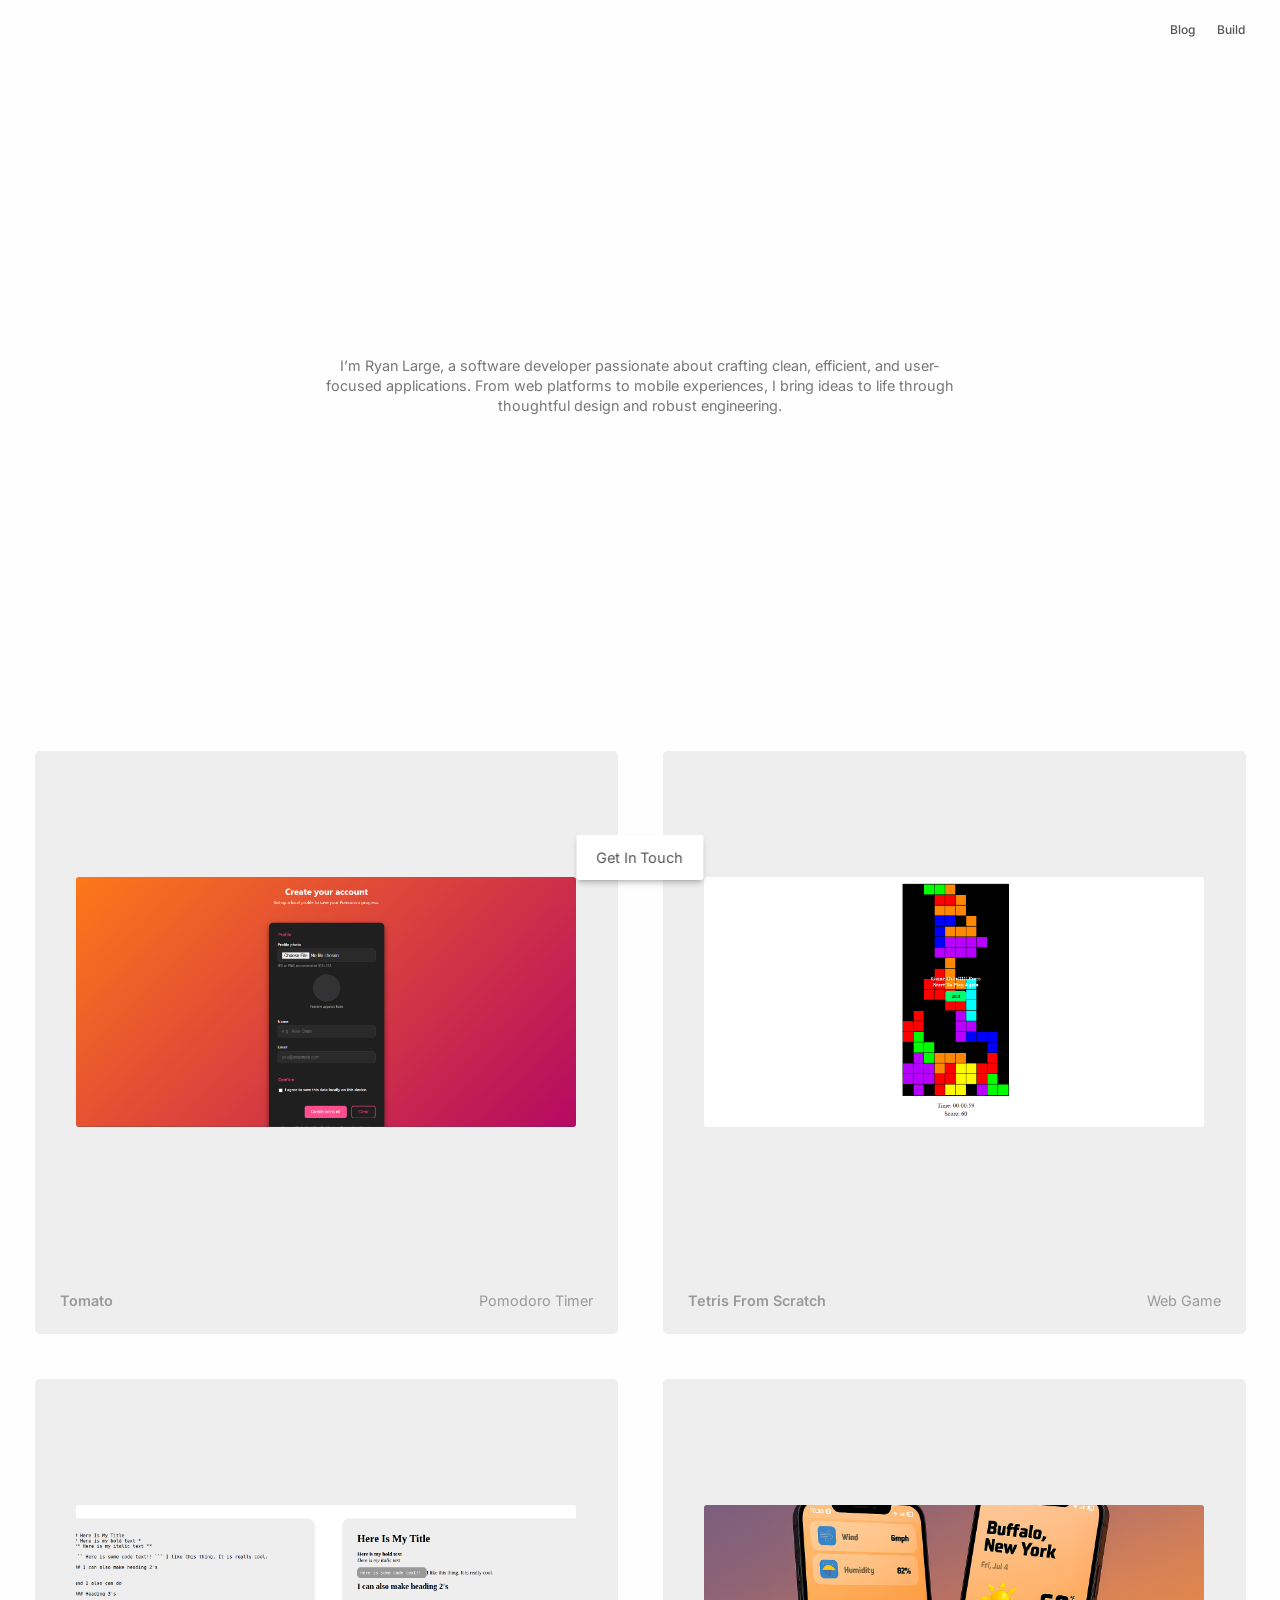
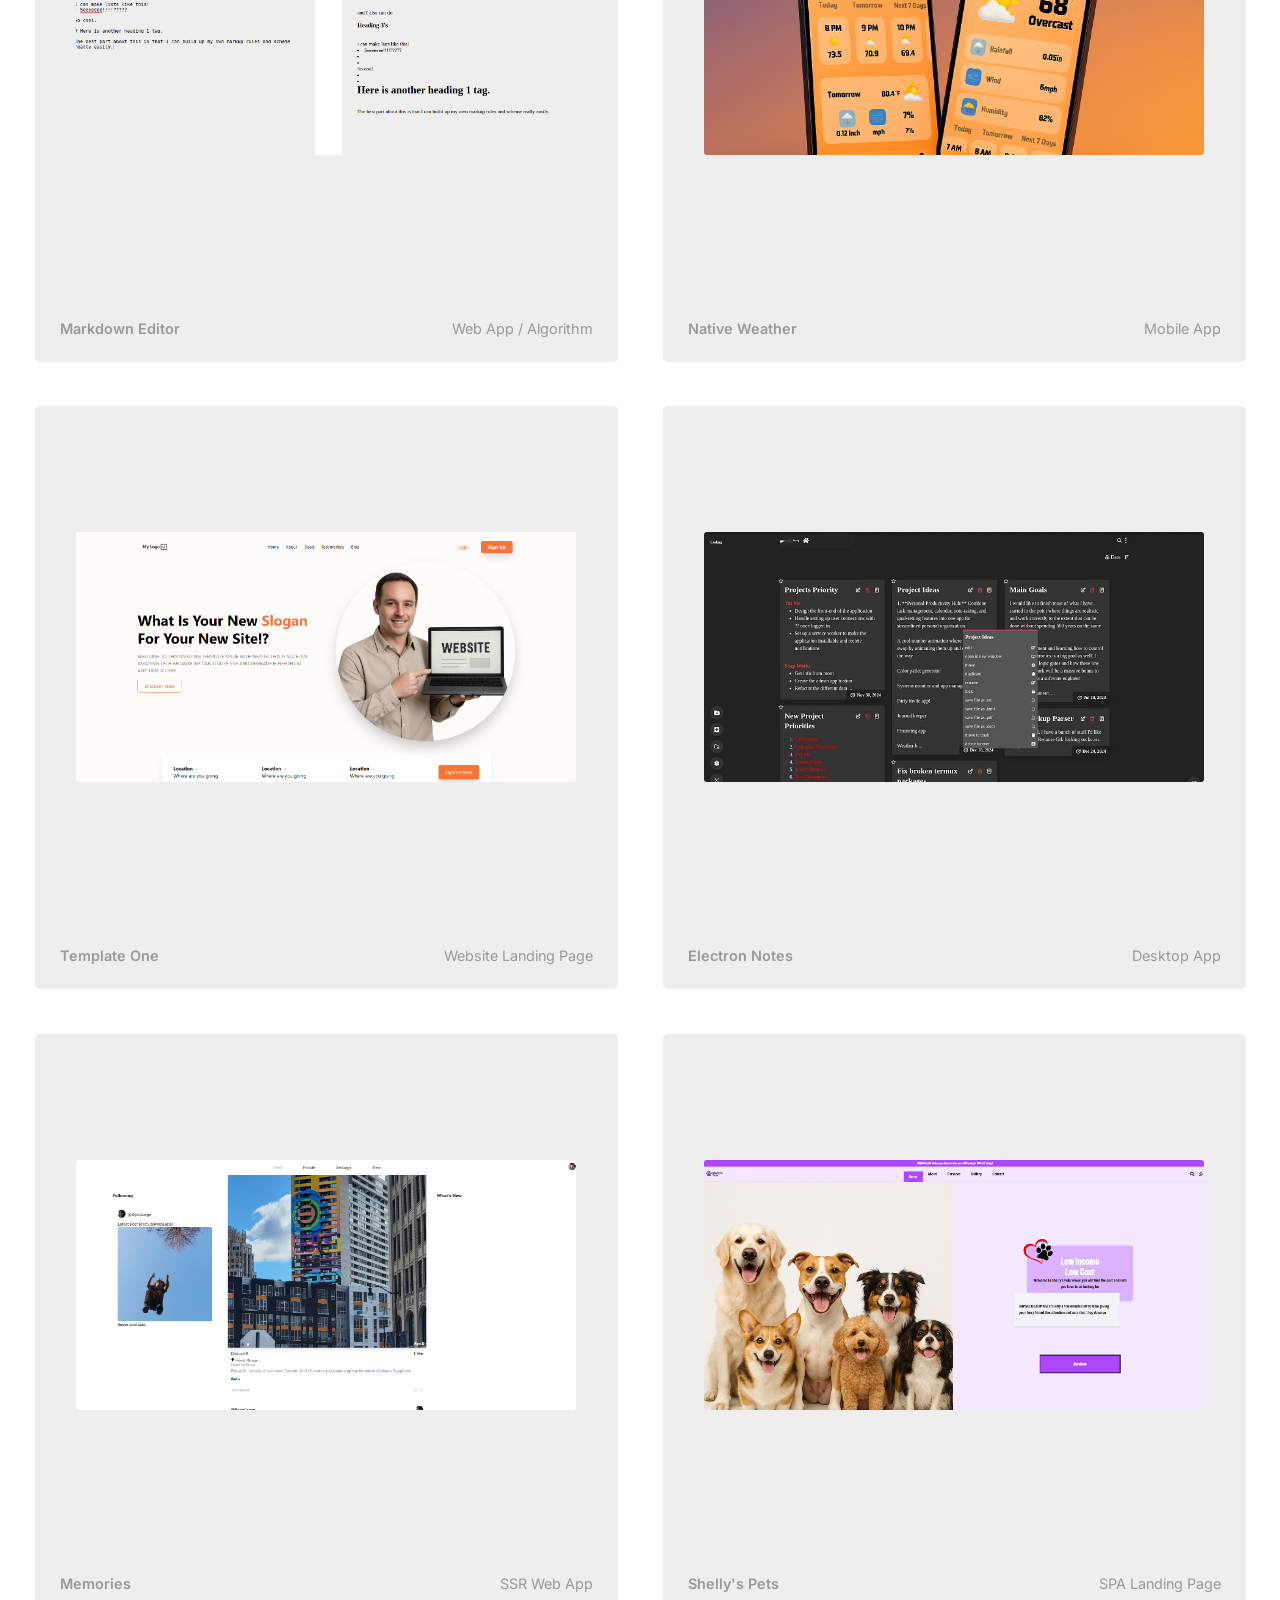
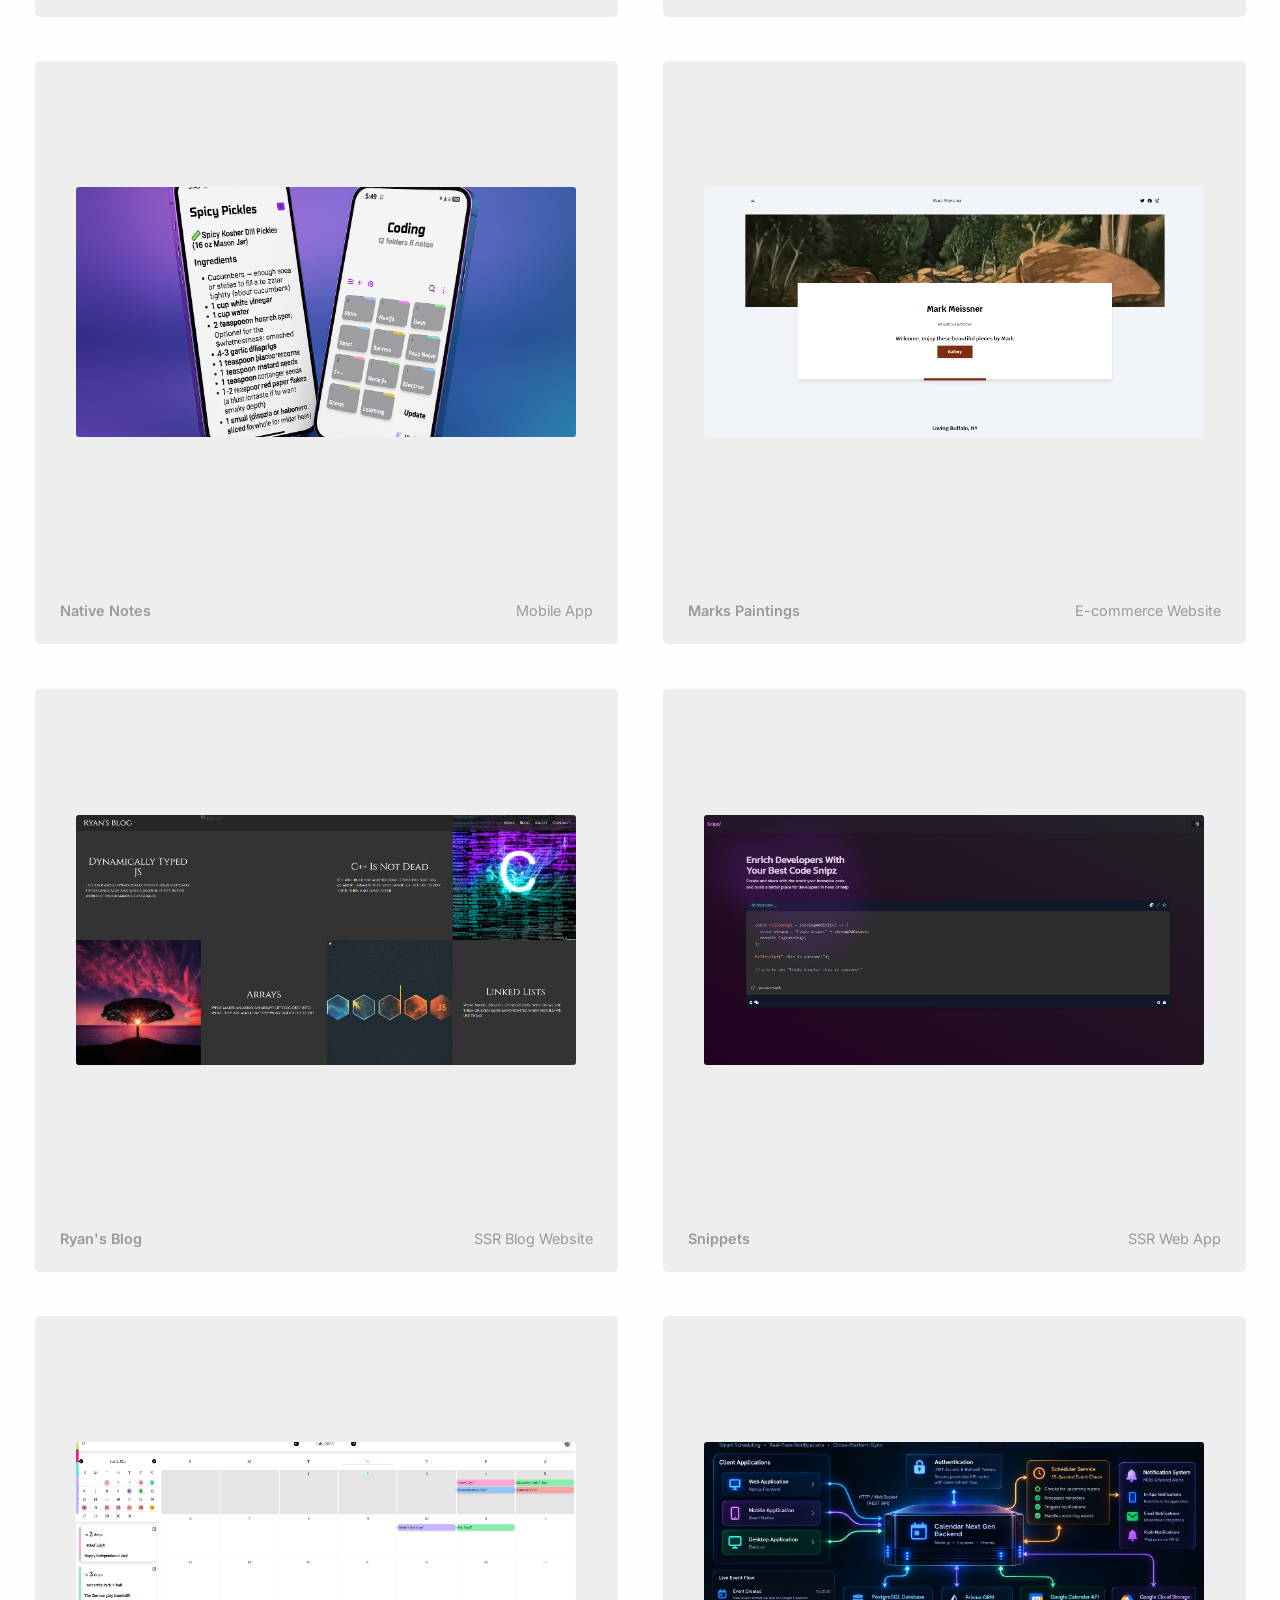
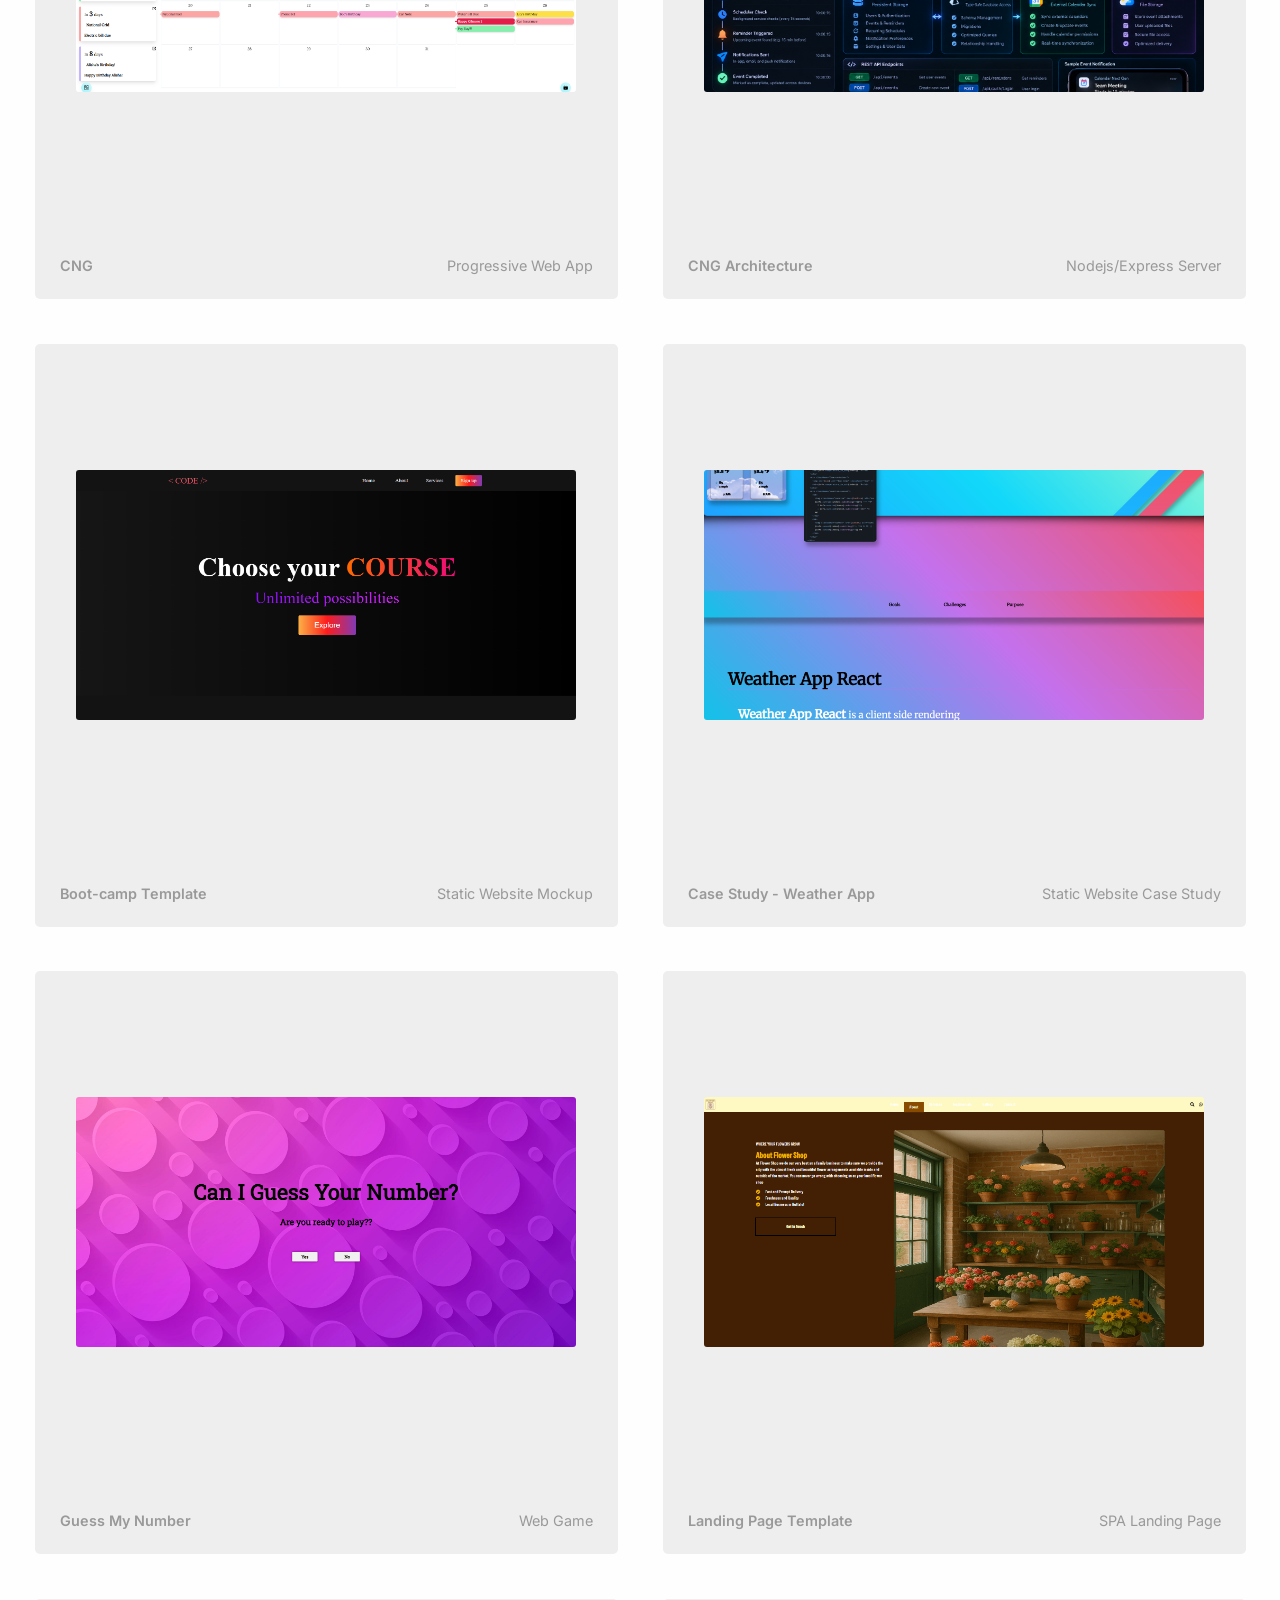
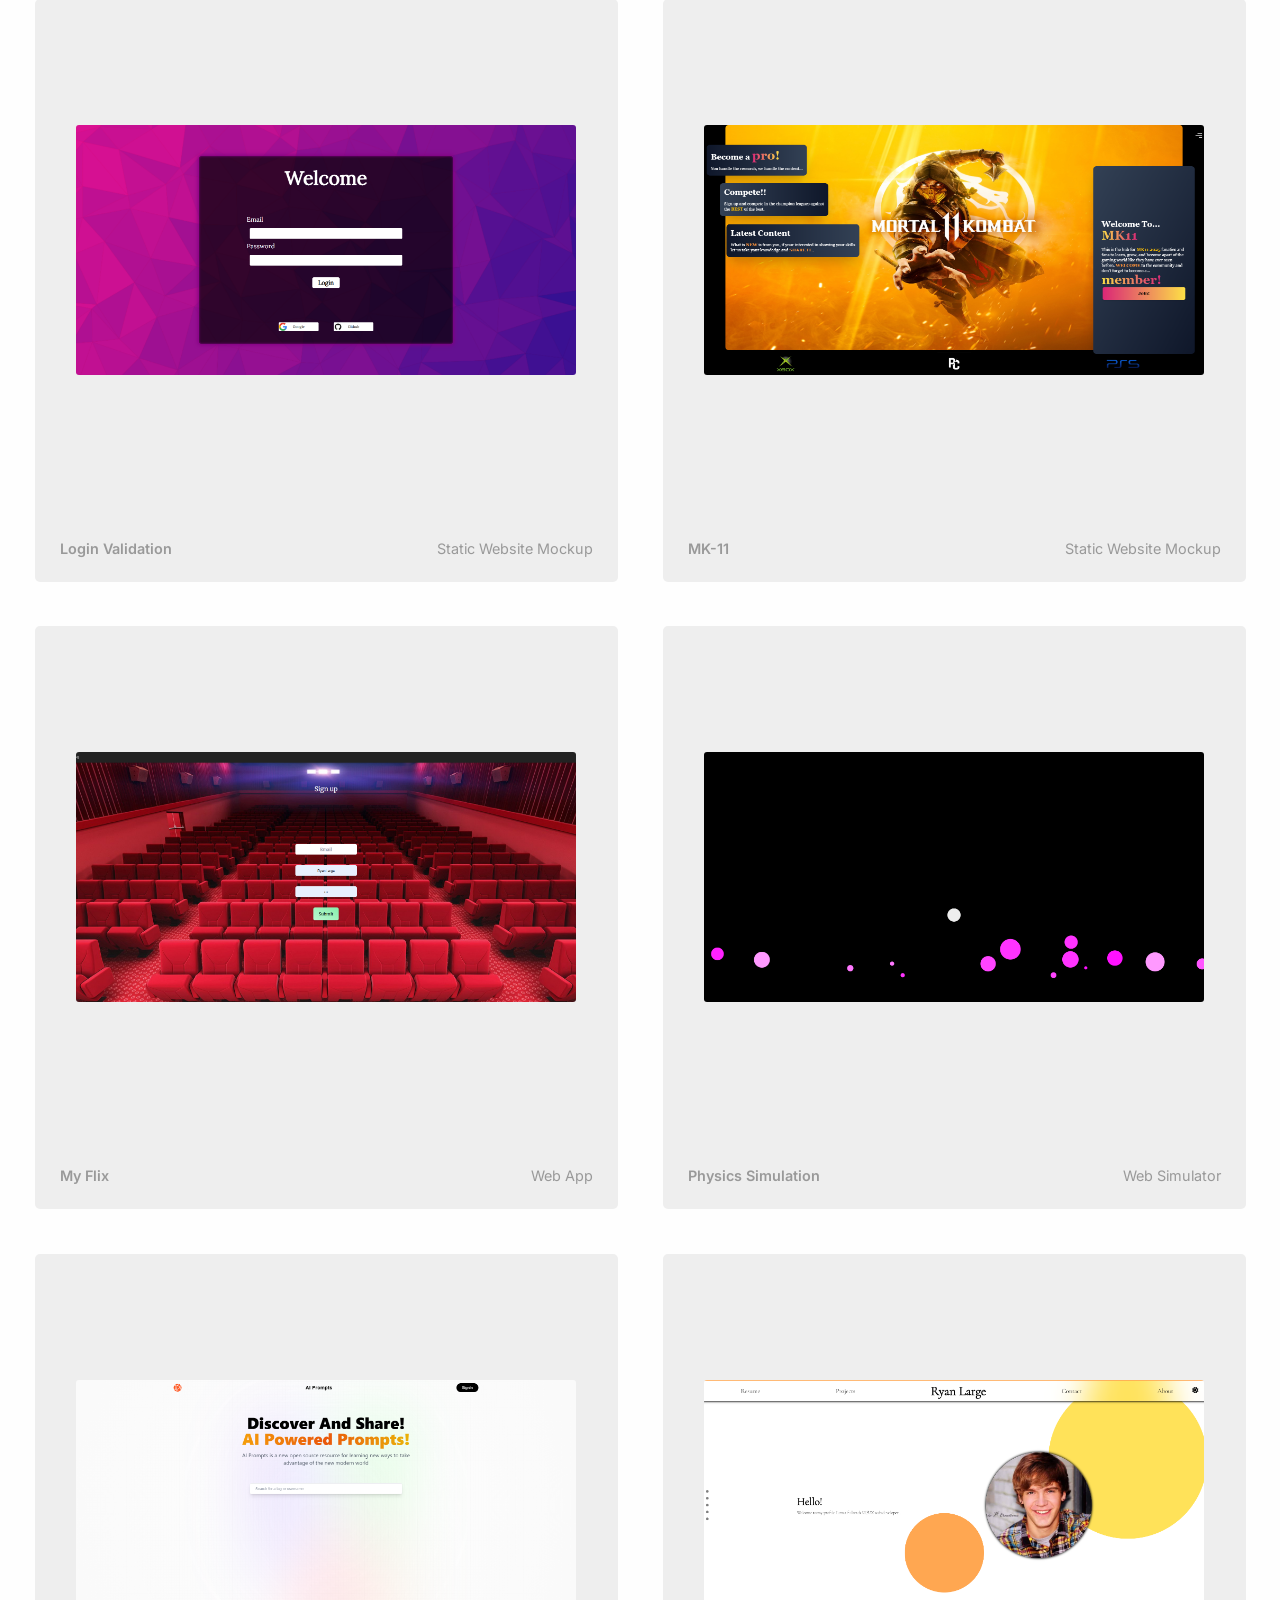
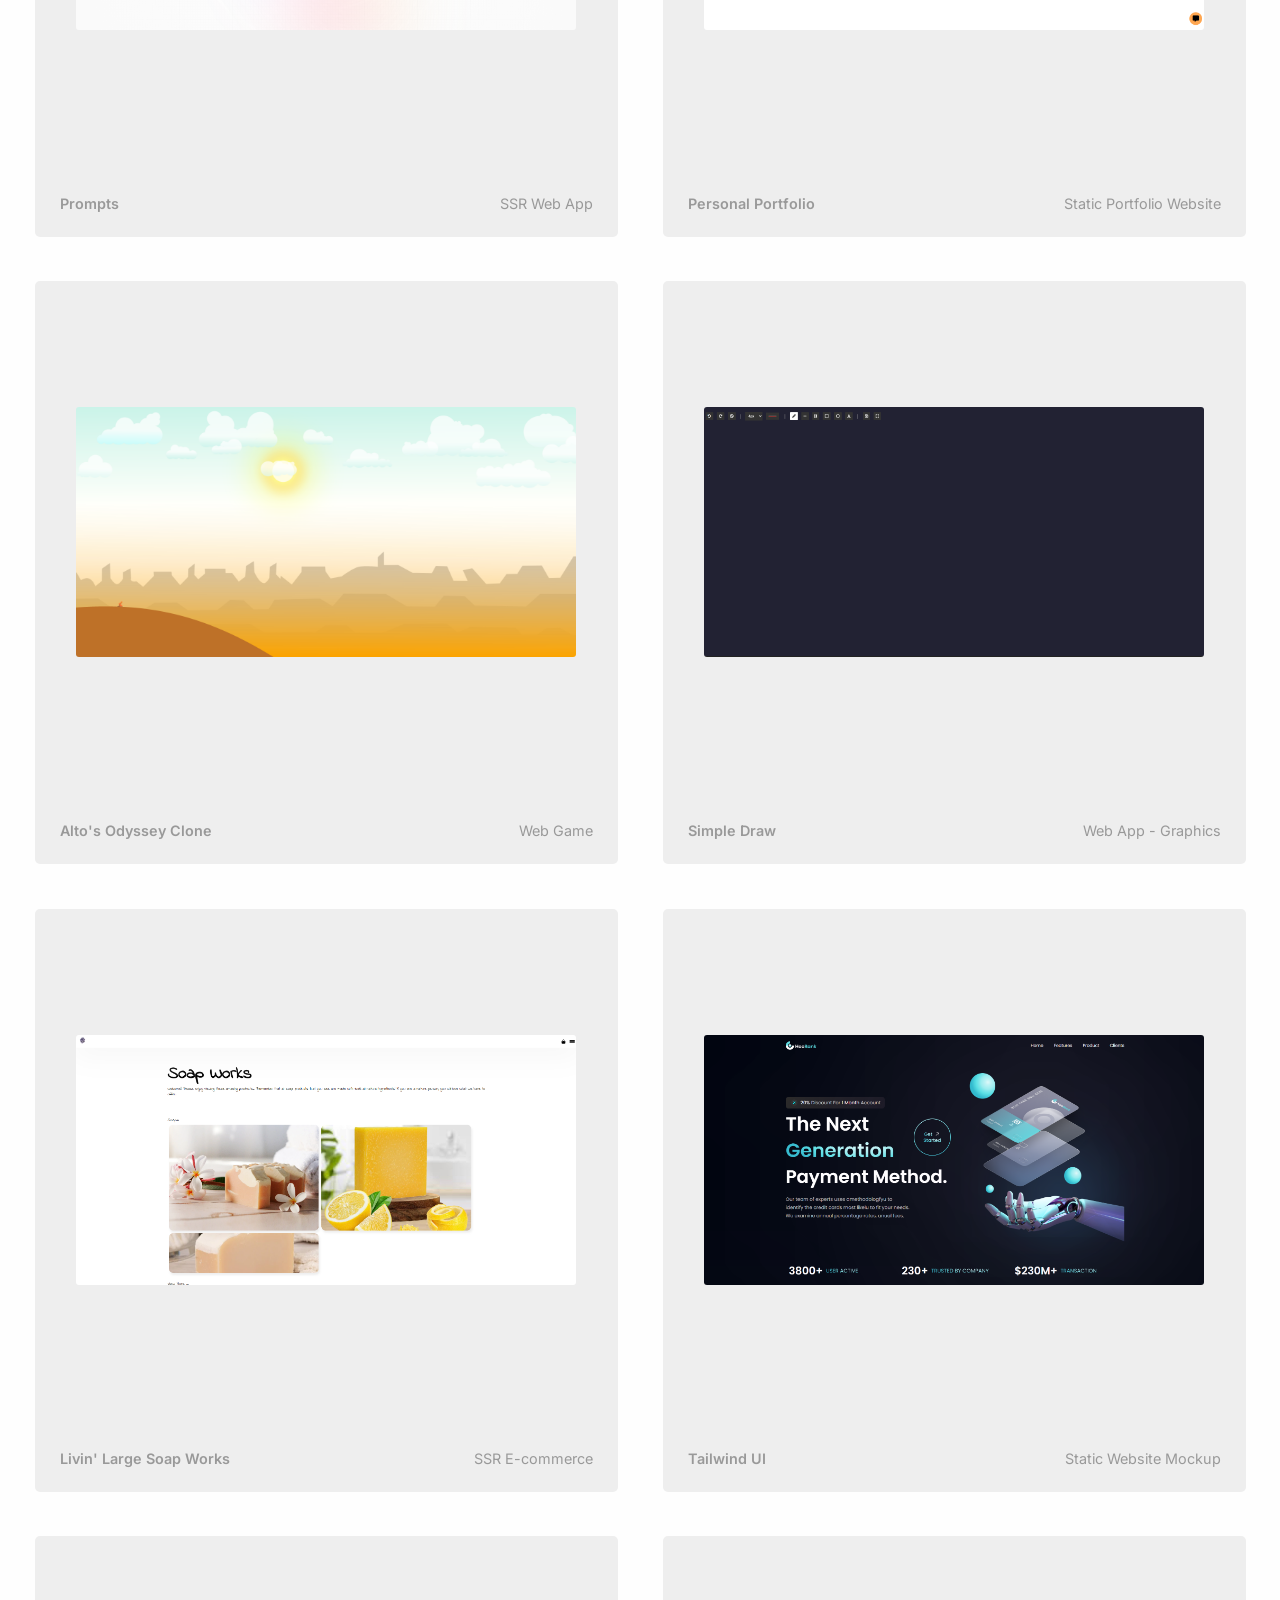
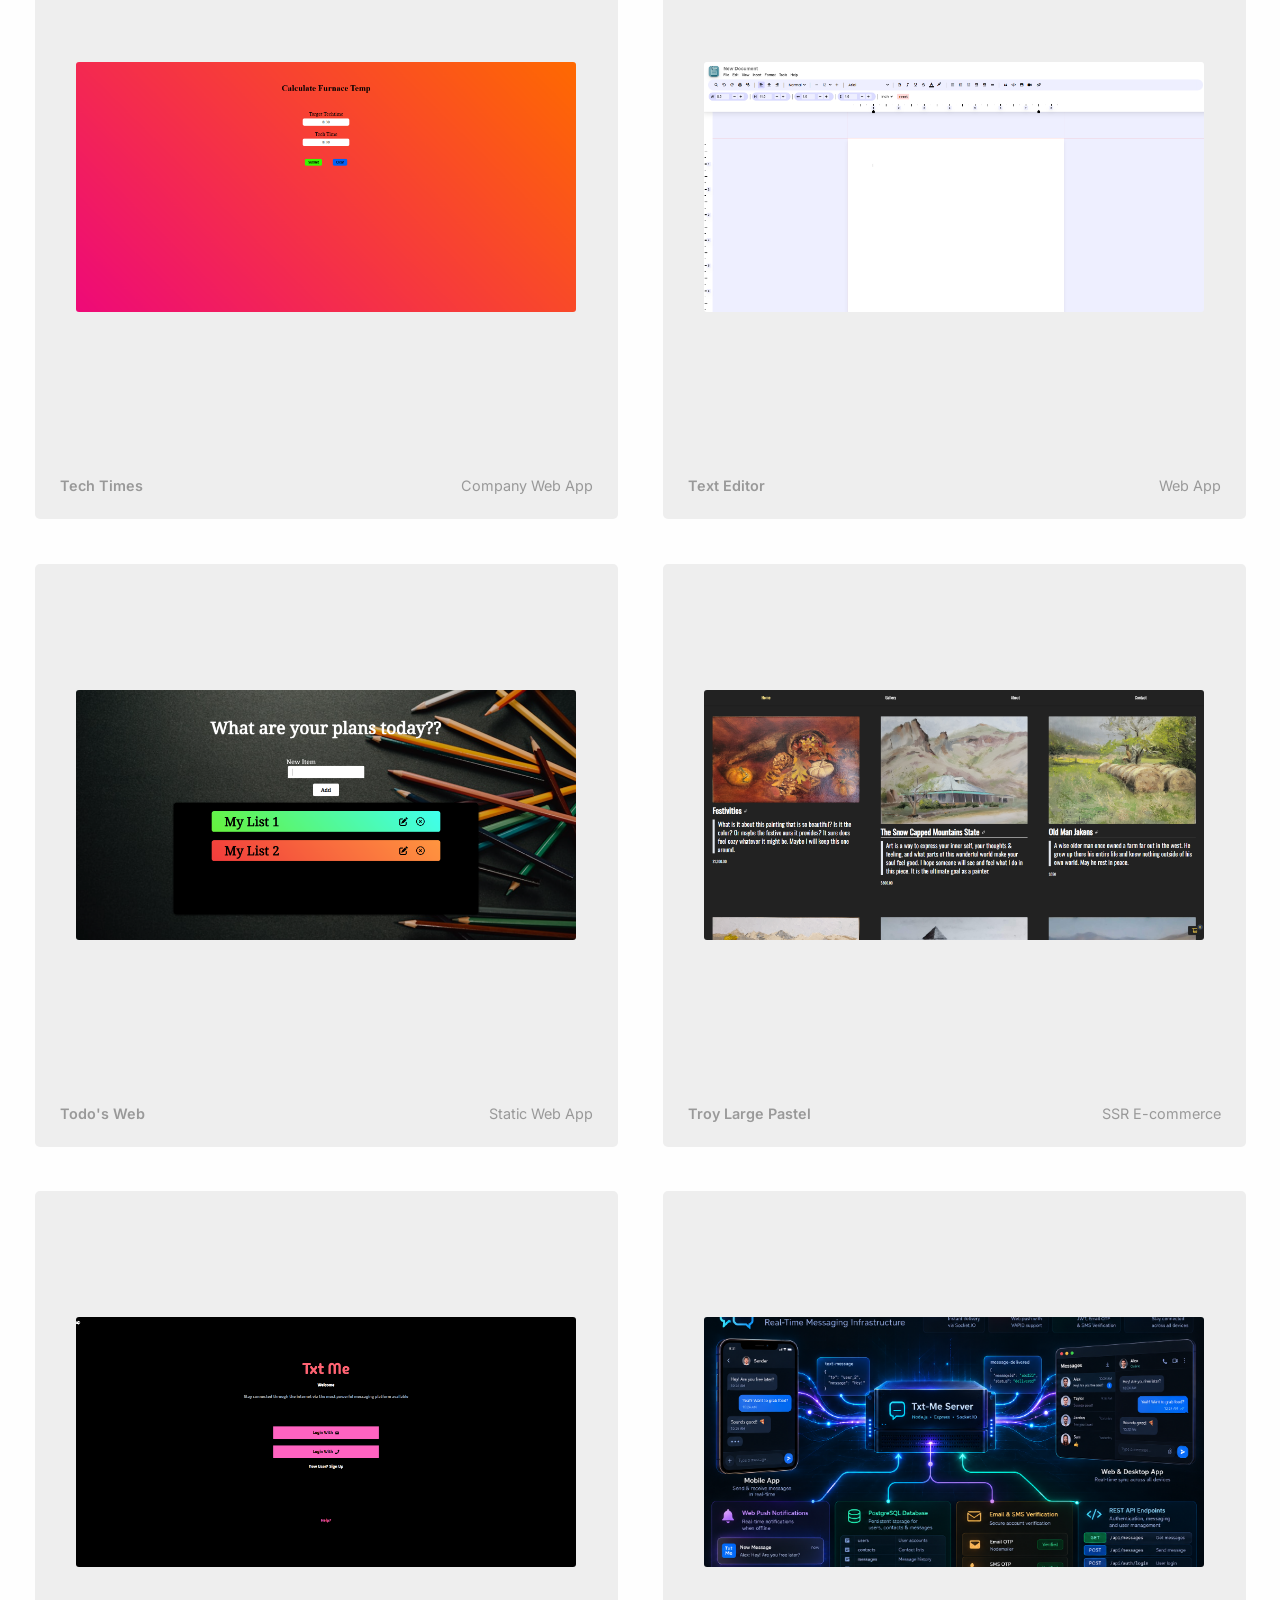
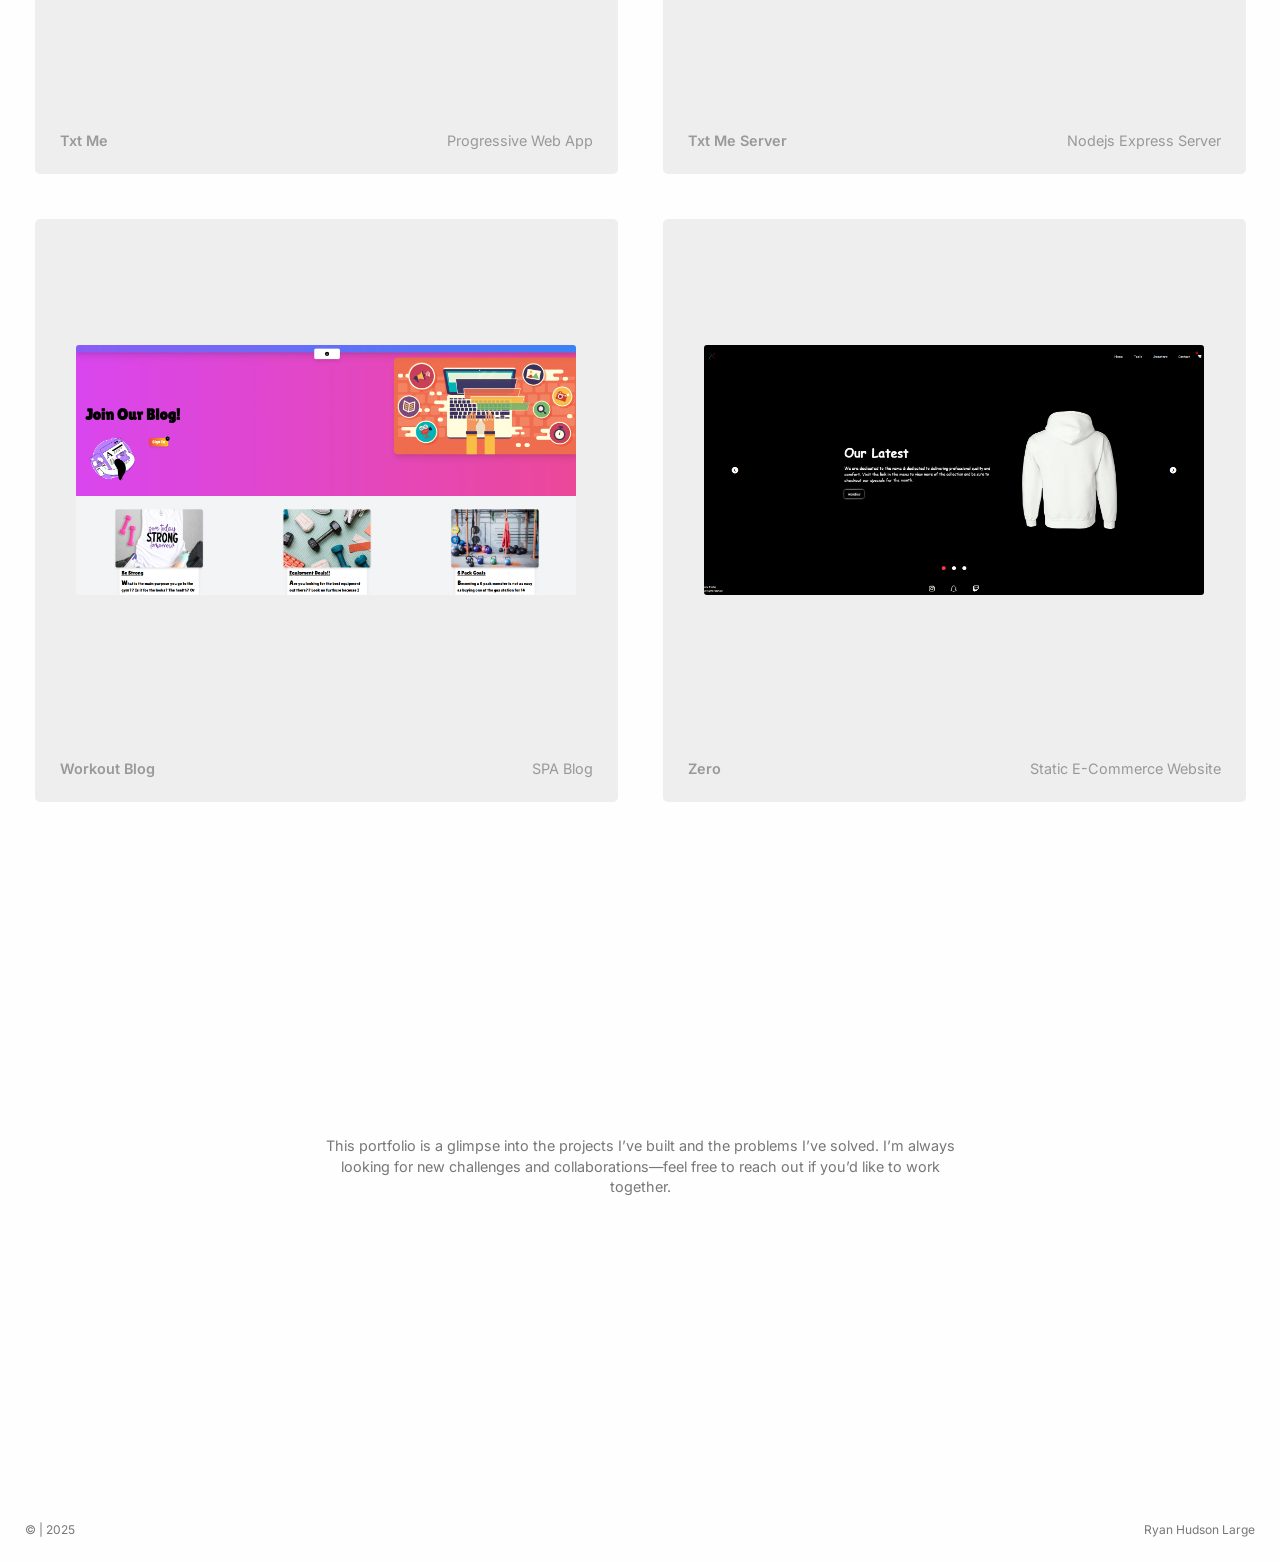
==== index.html @ 361b6d05 "Adding Project" ====
<!doctype html>
<html lang="en">
  <head>
    <meta charset="UTF-8" />
    <meta name="viewport" content="width=device-width, initial-scale=1.0" />
    <link rel="stylesheet" href="./styles.css" />
    <link rel="shortcut icon" href="./assets/favicon.png" type="image/x-icon" />
    <script type="module" src="./script.js"></script>
    <title>Ryan Large | Building Exceptional Software</title>
  </head>
  <body>
    <header>
      <nav>
        <ul>
          <li>
            <a href="https://ryans-blog-roan.vercel.app/">Blog</a>
          </li>
          <li>
            <a href="mailto:ryanlarge@ryanlarge.dev">Build</a>
          </li>
        </ul>
      </nav>
    </header>
    <div class="large-img-display"></div>
    <p class="intro">
      I’m Ryan Large, a software developer passionate about crafting clean,
      efficient, and user-focused applications. From web platforms to mobile
      experiences, I bring ideas to life through thoughtful design and robust
      engineering.
    </p>
    <section class="projects">
      <a
        href="https://ryanlarge13.github.io/Tomato/"
        target="_blank"
        class="project"
      >
        <div class="github-btn-container">
          <img
            src="./assets/gh.png"
            class="github-btn"
            alt="github codebase"
            data-url="https://github.com/RyanLarge13/Tomato"
          />
        </div>
        <div class="img-expand-btn-container">
          <img
            src="./assets/img-expand.png"
            class="img-expand-btn"
            alt="expand img"
            data-url="assets/Tomato.png"
          />
        </div>
        <div
          class="share-btn-container"
          data-shareURL="https://ryanlarge13.github.io/Tomato/"
        >
          <img
            src="./assets/share.png"
            class="share-btn"
            alt="share this work"
            data-share="https://ryanlarge13.github.io/Tomato/"
          />
        </div>
        <p class="project-desc">Pomodoro PWA App</p>
        <div class="project-img-container">
          <img
            class="project-img"
            src="./assets/Tomato.png"
            alt="project Pomodoro"
          />
        </div>
        <div class="project-info">
          <p class="project-title">Tomato</p>
          <p class="project-github">Pomodoro Timer</p>
        </div>
      </a>

      <a
        href="https://ryanlarge13.github.io/Tetris-JS/"
        target="_blank"
        class="project"
      >
        <div class="github-btn-container">
          <img
            src="./assets/gh.png"
            class="github-btn"
            alt="github codebase"
            data-url="https://github.com/RyanLarge13/Tetris-JS"
          />
        </div>
        <div class="img-expand-btn-container">
          <img
            src="./assets/img-expand.png"
            class="img-expand-btn"
            alt="expand img"
            data-url="assets/Tetris.png"
          />
        </div>
        <div
          class="share-btn-container"
          data-shareURL="https://ryanlarge13.github.io/Tetris-JS/"
        >
          <img
            src="./assets/share.png"
            class="share-btn"
            alt="share this work"
            data-share="https://ryanlarge13.github.io/Tetris-JS/"
          />
        </div>
        <p class="project-desc">Vanialla JavaScript Game</p>
        <div class="project-img-container">
          <img
            class="project-img"
            src="./assets/Tetris.png"
            alt="project Tetris"
          />
        </div>
        <div class="project-info">
          <p class="project-title">Tetris From Scratch</p>
          <p class="project-github">Web Game</p>
        </div>
      </a>

      <a
        href="https://ryanlarge13.github.io/Markup-Editor/"
        target="_blank"
        class="project"
      >
        <div class="github-btn-container">
          <img
            src="./assets/gh.png"
            class="github-btn"
            alt="github codebase"
            data-url="https://github.com/RyanLarge13/Markup-Editor"
          />
        </div>
        <div class="img-expand-btn-container">
          <img
            src="./assets/img-expand.png"
            class="img-expand-btn"
            alt="expand img"
            data-url="assets/Markup.png"
          />
        </div>
        <div
          class="share-btn-container"
          data-shareURL="https://ryanlarge13.github.io/Markup-Editor/"
        >
          <img
            src="./assets/share.png"
            class="share-btn"
            alt="share this work"
            data-share="https://ryanlarge13.github.io/Markup-Editor/"
          />
        </div>
        <p class="project-desc">Static Markup Parser</p>
        <div class="project-img-container">
          <img
            class="project-img"
            src="./assets/Markup.png"
            alt="project Markup Editor"
          />
        </div>
        <div class="project-info">
          <p class="project-title">Markdown Editor</p>
          <p class="project-github">Web App / Algorithm</p>
        </div>
      </a>

      <a
        href="https://github.com/RyanLarge13/Native-Weather"
        target="_blank"
        class="project"
      >
        <div class="github-btn-container">
          <img
            src="./assets/gh.png"
            class="github-btn"
            alt="github codebase"
            data-url="https://github.com/RyanLarge13/Native-Weather"
          />
        </div>
        <div class="img-expand-btn-container">
          <img
            src="./assets/img-expand.png"
            class="img-expand-btn"
            alt="expand img"
            data-url="assets/Native-Weather.png"
          />
        </div>
        <div
          class="share-btn-container"
          data-shareURL="https://github.com/RyanLarge13/Native-Weather"
        >
          <img
            src="./assets/share.png"
            class="share-btn"
            alt="share this work"
            data-share="https://github.com/RyanLarge13/Native-Weather"
          />
        </div>
        <p class="project-desc">Android Weather Application</p>
        <div class="project-img-container">
          <img
            class="project-img"
            src="./assets/Native-Weather.png"
            alt="project Electron Notes"
          />
        </div>
        <div class="project-info">
          <p class="project-title">Native Weather</p>
          <p class="project-github">Mobile App</p>
        </div>
      </a>

      <a
        href="https://template-1-gamma-one.vercel.app/"
        target="_blank"
        class="project"
      >
        <div class="github-btn-container">
          <img
            src="./assets/gh.png"
            class="github-btn"
            alt="github codebase"
            data-url="https://github.com/RyanLarge13/Template-1"
          />
        </div>
        <div class="img-expand-btn-container">
          <img
            src="./assets/img-expand.png"
            class="img-expand-btn"
            alt="expand img"
            data-url="assets/Template-1.png"
          />
        </div>
        <div
          class="share-btn-container"
          data-shareURL="https://github.com/RyanLarge13/Template-1"
        >
          <img
            src="./assets/share.png"
            class="share-btn"
            alt="share this work"
            data-share="https://github.com/RyanLarge13/Template-1"
          />
        </div>
        <p class="project-desc">Reusable Template Page</p>
        <div class="project-img-container">
          <img
            class="project-img"
            src="./assets/Template-1.png"
            alt="project Reusable Template"
          />
        </div>
        <div class="project-info">
          <p class="project-title">Template One</p>
          <p class="project-github">Website Landing Page</p>
        </div>
      </a>

      <a href="https://snapcraft.io/web-notes" target="_blank" class="project">
        <div class="github-btn-container">
          <img
            src="./assets/gh.png"
            class="github-btn"
            alt="github codebase"
            data-url="https://github.com/RyanLarge13/Electron-Notes"
          />
        </div>
        <div class="img-expand-btn-container">
          <img
            src="./assets/img-expand.png"
            class="img-expand-btn"
            alt="expand img"
            data-url="assets/Electron-Notes.png"
          />
        </div>
        <div
          class="share-btn-container"
          data-shareURL="https://snapcraft.io/web-notes"
        >
          <img
            src="./assets/share.png"
            class="share-btn"
            alt="share this work"
            data-share="https://snapcraft.io/web-notes"
          />
        </div>
        <p class="project-desc">Notes Taking Desktop App</p>
        <div class="project-img-container">
          <img
            class="project-img"
            src="./assets/Electron-Notes.webp"
            alt="project Electron Notes"
          />
        </div>
        <div class="project-info">
          <p class="project-title">Electron Notes</p>
          <p class="project-github">Desktop App</p>
        </div>
      </a>
      <a
        class="project"
        href="https://memories-omega-gilt.vercel.app/"
        target="_blank"
      >
        <div class="github-btn-container">
          <img
            src="./assets/gh.png"
            class="github-btn"
            alt="github codebase"
            data-url="https://github.com/RyanLarge13/Memories"
          />
        </div>
        <div class="img-expand-btn-container">
          <img
            src="./assets/img-expand.png"
            class="img-expand-btn"
            alt="expand img"
            data-url="assets/Tetris.png"
          />
        </div>
        <div
          class="share-btn-container"
          data-shareURL="https://memories-omega-gilt.vercel.app/"
        >
          <img
            src="./assets/share.png"
            class="share-btn"
            alt="share this work"
            data-share=""
          />
        </div>
        <p class="project-desc">Instagram Like Web App</p>
        <div class="project-img-container">
          <img
            class="project-img"
            src="./assets/Memories.png"
            alt="project Memories"
          />
        </div>
        <div class="project-info">
          <p class="project-title">Memories</p>
          <p class="project-github">SSR Web App</p>
        </div>
      </a>
      <a
        class="project"
        href="https://shellys-pets.vercel.app/"
        target="_blank"
      >
        <div class="github-btn-container">
          <img
            src="./assets/gh.png"
            class="github-btn"
            alt="github codebase"
            data-url="https://github.com/RyanLarge13/Shellys-Pets"
          />
        </div>
        <div class="img-expand-btn-container">
          <img
            src="./assets/img-expand.png"
            class="img-expand-btn"
            alt="expand img"
            data-url="assets/Shellys-Pets.png"
          />
        </div>
        <div class="share-btn-container" data-shareURL="">
          <img
            src="./assets/share.png"
            class="share-btn"
            alt="share this work"
            data-share="https://shellys-pets.vercel.app/"
          />
        </div>
        <p class="project-desc">Local Groomers Page</p>
        <div class="project-img-container">
          <img
            class="project-img"
            src="./assets/Shellys-Pets.png"
            alt="project Shelly's Pets"
          />
        </div>
        <div class="project-info">
          <p class="project-title">Shelly's Pets</p>
          <p class="project-github">SPA Landing Page</p>
        </div>
      </a>
      <a
        href="https://expo.dev/artifacts/eas/ueF9WuMNQdwdRxCQKQC44W.apk"
        target="_blank"
        class="project"
      >
        <div class="github-btn-container">
          <img
            src="./assets/gh.png"
            class="github-btn"
            alt="github codebase"
            data-url="https://github.com/RyanLarge13/Native-Notes"
          />
        </div>
        <div class="img-expand-btn-container">
          <img
            src="./assets/img-expand.png"
            class="img-expand-btn"
            alt="expand img"
            data-url="assets/Native-Notes.png"
          />
        </div>
        <div
          class="share-btn-container"
          data-shareURL="https://expo.dev/artifacts/eas/ueF9WuMNQdwdRxCQKQC44W.apk"
        >
          <img
            src="./assets/share.png"
            class="share-btn"
            alt="share this work"
            data-share=""
          />
        </div>
        <p class="project-desc">Cross Platform Android Notes App</p>
        <div class="project-img-container">
          <img
            class="project-img"
            src="./assets/Native-Notes.png"
            alt="project Native Notes"
          />
        </div>
        <div class="project-info">
          <p class="project-title">Native Notes</p>
          <p class="project-github">Mobile App</p>
        </div>
      </a>
      <a
        class="project"
        href="https://marks-paintings.vercel.app/"
        target="_blank"
      >
        <div class="github-btn-container">
          <img
            src="./assets/gh.png"
            class="github-btn"
            alt="github codebase"
            data-url="https://github.com/RyanLarge13/Marks-Paintings"
          />
        </div>
        <div class="img-expand-btn-container">
          <img
            src="./assets/img-expand.png"
            class="img-expand-btn"
            alt="expand img"
            data-url="assets/Marks-Paintings.png"
          />
        </div>
        <div class="share-btn-container" data-shareURL="">
          <img
            src="./assets/share.png"
            class="share-btn"
            alt="share this work"
            data-share="https://marks-paintings.vercel.app/"
          />
        </div>
        <p class="project-desc">Coworker Selling His Paintings</p>
        <div class="project-img-container">
          <img
            class="project-img"
            src="./assets/Marks-Paintings.png"
            alt="project Marks Paintings"
          />
        </div>
        <div class="project-info">
          <p class="project-title">Marks Paintings</p>
          <p class="project-github">E-commerce Website</p>
        </div>
      </a>
      <a
        class="project"
        href="https://ryans-blog-roan.vercel.app/"
        target="_blank"
      >
        <div class="github-btn-container">
          <img
            src="./assets/gh.png"
            class="github-btn"
            alt="github codebase"
            data-url="https://github.com/RyanLarge13/Ryans-Blog"
          />
        </div>
        <div class="img-expand-btn-container">
          <img
            src="./assets/img-expand.png"
            class="img-expand-btn"
            alt="expand img"
            data-url="assets/Blog.png"
          />
        </div>
        <div class="share-btn-container" data-shareURL="">
          <img
            src="./assets/share.png"
            class="share-btn"
            alt="share this work"
            data-share="https://ryans-blog-roan.vercel.app/"
          />
        </div>
        <p class="project-desc">My Personal Blog</p>
        <div class="project-img-container">
          <img class="project-img" src="./assets/Blog.png" alt="project Blog" />
        </div>
        <div class="project-info">
          <p class="project-title">Ryan's Blog</p>
          <p class="project-github">SSR Blog Website</p>
        </div>
      </a>
      <a
        class="project"
        href="https://snippets-rho.vercel.app/"
        target="_blank"
      >
        <div class="github-btn-container">
          <img
            src="./assets/gh.png"
            class="github-btn"
            alt="github codebase"
            data-url="https://github.com/RyanLarge13/Snippets"
          />
        </div>
        <div class="img-expand-btn-container">
          <img
            src="./assets/img-expand.png"
            class="img-expand-btn"
            alt="expand img"
            data-url="assets/Snippets.png"
          />
        </div>
        <div class="share-btn-container" data-shareURL="">
          <img
            src="./assets/share.png"
            class="share-btn"
            alt="share this work"
            data-share="https://snippets-rho.vercel.app/"
          />
        </div>
        <p class="project-desc">Copy And Paste Your Code</p>
        <div class="project-img-container">
          <img
            class="project-img"
            src="./assets/Snippets.png"
            alt="project Blog"
          />
        </div>
        <div class="project-info">
          <p class="project-title">Snippets</p>
          <p class="project-github">SSR Web App</p>
        </div>
      </a>

      <a class="project" href="https://calng.app/" target="_blank">
        <div class="github-btn-container">
          <img
            src="./assets/gh.png"
            class="github-btn"
            alt="github codebase"
            data-url="https://github.com/RyanLarge13/Calendar-Next-Gen"
          />
        </div>
        <div class="img-expand-btn-container">
          <img
            src="./assets/img-expand.png"
            class="img-expand-btn"
            alt="expand img"
            data-url="assets/CNG.png"
          />
        </div>
        <div class="share-btn-container" data-shareURL="">
          <img
            src="./assets/share.png"
            class="share-btn"
            alt="share this work"
            data-share="https://calng.app/"
          />
        </div>
        <p class="project-desc">Ultimate Utility App</p>
        <div class="project-img-container">
          <img
            class="project-img"
            src="./assets/CNG.png"
            alt="project Calendar Next Gen"
          />
        </div>
        <div class="project-info">
          <p class="project-title">CNG</p>
          <p class="project-github">Progressive Web App</p>
        </div>
      </a>

      <a
        class="project"
        href="https://github.com/RyanLarge13/Calendar-Next-Gen/backend"
        target="_blank"
      >
        <div class="github-btn-container">
          <img
            src="./assets/gh.png"
            class="github-btn"
            alt="github codebase"
            data-url="https://github.com/RyanLarge13/Calendar-Next-Gen/backend"
          />
        </div>
        <div class="img-expand-btn-container">
          <img
            src="./assets/img-expand.png"
            class="img-expand-btn"
            alt="expand img"
            data-url="assets/CNG-Server.png"
          />
        </div>
        <div class="share-btn-container" data-shareURL="">
          <img
            src="./assets/share.png"
            class="share-btn"
            alt="share this work"
            data-share="https://github.com/RyanLarge13/Calendar-Next-Gen/backend"
          />
        </div>
        <p class="project-desc">CNG Server Architecture</p>
        <div class="project-img-container">
          <img
            class="project-img"
            src="./assets/CNG-Server.png"
            alt="project Calendar Next Gen"
          />
        </div>
        <div class="project-info">
          <p class="project-title">CNG Architecture</p>
          <p class="project-github">Nodejs/Express Server</p>
        </div>
      </a>

      <a
        class="project"
        href="https://ryanlarge13.github.io/Bootcamp-Template/"
        target="_blank"
      >
        <div class="github-btn-container">
          <img
            src="./assets/gh.png"
            class="github-btn"
            alt="github codebase"
            data-url="https://github.com/RyanLarge13/Bootcamp-Template"
          />
        </div>
        <div class="img-expand-btn-container">
          <img
            src="./assets/img-expand.png"
            class="img-expand-btn"
            alt="expand img"
            data-url="assets/Boot-Camp-Template.png"
          />
        </div>
        <div class="share-btn-container" data-shareURL="">
          <img
            src="./assets/share.png"
            class="share-btn"
            alt="share this work"
            data-share="https://ryanlarge13.github.io/Bootcamp-Template/"
          />
        </div>
        <p class="project-desc">Design Concept</p>
        <div class="project-img-container">
          <img
            class="project-img"
            src="./assets/Boot-Camp-Template.png"
            alt="project Boot Camp Template"
          />
        </div>
        <div class="project-info">
          <p class="project-title">Boot-camp Template</p>
          <p class="project-github">Static Website Mockup</p>
        </div>
      </a>
      <a
        class="project"
        href="https://ryanlarge13.github.io/Case-Study-Weather-App-React/"
        target="_blank"
      >
        <div class="github-btn-container">
          <img
            src="./assets/gh.png"
            class="github-btn"
            alt="github codebase"
            data-url="https://github.com/RyanLarge13/Case-Study-Weather-App-React"
          />
        </div>
        <div class="img-expand-btn-container">
          <img
            src="./assets/img-expand.png"
            class="img-expand-btn"
            alt="expand img"
            data-url="assets/Case-Study-Weather-App-React.png"
          />
        </div>
        <div class="share-btn-container" data-shareURL="">
          <img
            src="./assets/share.png"
            class="share-btn"
            alt="share this work"
            data-share="https://ryanlarge13.github.io/Case-Study-Weather-App-React/"
          />
        </div>
        <p class="project-desc">Showcasing My Work</p>
        <div class="project-img-container">
          <img
            class="project-img"
            src="./assets/Case-Study-Weather-App-React.png"
            alt="project Case Study Weather App React"
          />
        </div>
        <div class="project-info">
          <p class="project-title">Case Study - Weather App</p>
          <p class="project-github">Static Website Case Study</p>
        </div>
      </a>
      <a
        class="project"
        href="https://ryanlarge13.github.io/Let-Me-Guess/"
        target="_blank"
      >
        <div class="github-btn-container">
          <img
            src="./assets/gh.png"
            class="github-btn"
            alt="github codebase"
            data-url="https://github.com/RyanLarge13/Let-Me-Guess"
          />
        </div>
        <div class="img-expand-btn-container">
          <img
            src="./assets/img-expand.png"
            class="img-expand-btn"
            alt="expand img"
            data-url="assets/Guess-My-Number.png"
          />
        </div>
        <div class="share-btn-container" data-shareURL="">
          <img
            src="./assets/share.png"
            class="share-btn"
            alt="share this work"
            data-share="https://ryanlarge13.github.io/Let-Me-Guess/"
          />
        </div>
        <p class="project-desc">A Fun Game To Try</p>
        <div class="project-img-container">
          <img
            class="project-img"
            src="./assets/Guess-My-Number.png"
            alt="project Guess My Number"
          />
        </div>
        <div class="project-info">
          <p class="project-title">Guess My Number</p>
          <p class="project-github">Web Game</p>
        </div>
      </a>
      <a
        class="project"
        href="https://react-template-landing-page-coral.vercel.app/"
        target="_blank"
      >
        <div class="github-btn-container">
          <img
            src="./assets/gh.png"
            class="github-btn"
            alt="github codebase"
            data-url="https://github.com/RyanLarge13/React-Template-Landing-Page"
          />
        </div>
        <div class="img-expand-btn-container">
          <img
            src="./assets/img-expand.png"
            class="img-expand-btn"
            alt="expand img"
            data-url="assets/Landing-Page-Template.png"
          />
        </div>
        <div class="share-btn-container" data-shareURL="">
          <img
            src="./assets/share.png"
            class="share-btn"
            alt="share this work"
            data-share="https://react-template-landing-page-coral.vercel.app/"
          />
        </div>
        <p class="project-desc">Reusable Website Landing Page</p>
        <div class="project-img-container">
          <img
            class="project-img"
            src="./assets/Landing-Page-Template.png"
            alt="project Landing Page Template"
          />
        </div>
        <div class="project-info">
          <p class="project-title">Landing Page Template</p>
          <p class="project-github">SPA Landing Page</p>
        </div>
      </a>
      <a
        class="project"
        href="https://ryanlarge13.github.io/Login-Validation/"
        target="_blank"
      >
        <div class="github-btn-container">
          <img
            src="./assets/gh.png"
            class="github-btn"
            alt="github codebase"
            data-url="https://github.com/RyanLarge13/Login-Validation"
          />
        </div>
        <div class="img-expand-btn-container">
          <img
            src="./assets/img-expand.png"
            class="img-expand-btn"
            alt="expand img"
            data-url="assets/Login-Validation.png"
          />
        </div>
        <div class="share-btn-container" data-shareURL="">
          <img
            src="./assets/share.png"
            class="share-btn"
            alt="share this work"
            data-share="https://ryanlarge13.github.io/Login-Validation/"
          />
        </div>
        <p class="project-desc">Playing Around With Form Validation</p>
        <div class="project-img-container">
          <img
            class="project-img"
            src="./assets/Login-Validation.png"
            alt="project Login Validation"
          />
        </div>
        <div class="project-info">
          <p class="project-title">Login Validation</p>
          <p class="project-github">Static Website Mockup</p>
        </div>
      </a>
      <a class="project" href="http://mk11-react.vercel.app/" target="_blank">
        <div class="github-btn-container">
          <img
            src="./assets/gh.png"
            class="github-btn"
            alt="github codebase"
            data-url="https://github.com/RyanLarge13/MK-11"
          />
        </div>
        <div class="img-expand-btn-container">
          <img
            src="./assets/img-expand.png"
            class="img-expand-btn"
            alt="expand img"
            data-url="assets/MK-11.png"
          />
        </div>
        <div class="share-btn-container" data-shareURL="">
          <img
            src="./assets/share.png"
            class="share-btn"
            alt="share this work"
            data-share="http://mk11-react.vercel.app/"
          />
        </div>
        <p class="project-desc">Mortal Kombat Design</p>
        <div class="project-img-container">
          <img
            class="project-img"
            src="./assets/MK-11.png"
            alt="project MK-11"
          />
        </div>
        <div class="project-info">
          <p class="project-title">MK-11</p>
          <p class="project-github">Static Website Mockup</p>
        </div>
      </a>
      <a
        class="project"
        href="https://ryans-flix.herokuapp.com/"
        target="_blank"
      >
        <div class="github-btn-container">
          <img
            src="./assets/gh.png"
            class="github-btn"
            alt="github codebase"
            data-url="https://github.com/RyanLarge13/My-Flix"
          />
        </div>
        <div class="img-expand-btn-container">
          <img
            src="./assets/img-expand.png"
            class="img-expand-btn"
            alt="expand img"
            data-url="assets/My-Flix.png"
          />
        </div>
        <div class="share-btn-container" data-shareURL="">
          <img
            src="./assets/share.png"
            class="share-btn"
            alt="share this work"
            data-share="https://ryans-flix.herokuapp.com/"
          />
        </div>
        <p class="project-desc">Career Foundry Project</p>
        <div class="project-img-container">
          <img
            class="project-img"
            src="./assets/My-Flix.png"
            alt="project My Flix"
          />
        </div>
        <div class="project-info">
          <p class="project-title">My Flix</p>
          <p class="project-github">Web App</p>
        </div>
      </a>
      <a
        class="project"
        href="https://ryanlarge13.github.io/Physics-Sym"
        target="_blank"
      >
        <div class="github-btn-container">
          <img
            src="./assets/gh.png"
            class="github-btn"
            alt="github codebase"
            data-url="https://github.com/RyanLarge13/Physics-Sym"
          />
        </div>
        <div class="img-expand-btn-container">
          <img
            src="./assets/img-expand.png"
            class="img-expand-btn"
            alt="expand img"
            data-url="assets/Physics-SIm.png"
          />
        </div>
        <div class="share-btn-container" data-shareURL="">
          <img
            src="./assets/share.png"
            class="share-btn"
            alt="share this work"
            data-share="https://ryanlarge13.github.io/Physics-Sym"
          />
        </div>
        <p class="project-desc">HTML 5 Canvas Gravity Simulator</p>
        <div class="project-img-container">
          <img
            class="project-img"
            src="./assets/Physics-SIm.png"
            alt="project Physics Sim"
          />
        </div>
        <div class="project-info">
          <p class="project-title">Physics Simulation</p>
          <p class="project-github">Web Simulator</p>
        </div>
      </a>
      <a
        class="project"
        href="https://ai-prompts-alpha.vercel.app/"
        target="_blank"
      >
        <div class="github-btn-container">
          <img
            src="./assets/gh.png"
            class="github-btn"
            alt="github codebase"
            data-url="https://github.com/RyanLarge13/AI-Prompts"
          />
        </div>
        <div class="img-expand-btn-container">
          <img
            src="./assets/img-expand.png"
            class="img-expand-btn"
            alt="expand img"
            data-url="assets/Prompts.png"
          />
        </div>
        <div class="share-btn-container" data-shareURL="">
          <img
            src="./assets/share.png"
            class="share-btn"
            alt="share this work"
            data-share="https://ai-prompts-alpha.vercel.app/"
          />
        </div>
        <p class="project-desc">Save AI Prompts On An Account</p>
        <div class="project-img-container">
          <img
            class="project-img"
            src="./assets/Prompts.png"
            alt="project Prompts"
          />
        </div>
        <div class="project-info">
          <p class="project-title">Prompts</p>
          <p class="project-github">SSR Web App</p>
        </div>
      </a>
      <a
        class="project"
        href="https://ryanlarge13.github.io/VanillaJs-Portfolio/"
        target="_blank"
      >
        <div class="github-btn-container">
          <img
            src="./assets/gh.png"
            class="github-btn"
            alt="github codebase"
            data-url="https://github.com/RyanLarge13/VanillaJs-Portfolio"
          />
        </div>
        <div class="img-expand-btn-container">
          <img
            src="./assets/img-expand.png"
            class="img-expand-btn"
            alt="expand img"
            data-url="assets/Ryan-Large.png"
          />
        </div>
        <div class="share-btn-container" data-shareURL="">
          <img
            src="./assets/share.png"
            class="share-btn"
            alt="share this work"
            data-share="https://ryanlarge13.github.io/VanillaJs-Portfolio/"
          />
        </div>
        <p class="project-desc">My First Portfolio</p>
        <div class="project-img-container">
          <img
            class="project-img"
            src="./assets/Ryan-Large.png"
            alt="project Ryan Large"
          />
        </div>
        <div class="project-info">
          <p class="project-title">Personal Portfolio</p>
          <p class="project-github">Static Portfolio Website</p>
        </div>
      </a>
      <a
        class="project"
        href="https://ryanlarge13.github.io/Altos-Odyssey-Clone/"
        target="_blank"
      >
        <div class="github-btn-container">
          <img
            src="./assets/gh.png"
            class="github-btn"
            alt="github codebase"
            data-url="https://github.com/RyanLarge13/Altos-Odyssey-Clone"
          />
        </div>
        <div class="img-expand-btn-container">
          <img
            src="./assets/img-expand.png"
            class="img-expand-btn"
            alt="expand img"
            data-url="assets/Sand-Boarder.png"
          />
        </div>
        <div class="share-btn-container" data-shareURL="">
          <img
            src="./assets/share.png"
            class="share-btn"
            alt="share this work"
            data-share="https://ryanlarge13.github.io/Altos-Odyssey-Clone/"
          />
        </div>
        <p class="project-desc">Sand-Boarding Game</p>
        <div class="project-img-container">
          <img
            class="project-img"
            src="./assets/Sand-Boarder.png"
            alt="project Sand Boarder"
          />
        </div>
        <div class="project-info">
          <p class="project-title">Alto's Odyssey Clone</p>
          <p class="project-github">Web Game</p>
        </div>
      </a>
      <a
        class="project"
        href="https://ryanlarge13.github.io/Simple-Draw/"
        target="_blank"
      >
        <div class="github-btn-container">
          <img
            src="./assets/gh.png"
            class="github-btn"
            alt="github codebase"
            data-url="https://github.com/RyanLarge13/Simple-Draw"
          />
        </div>
        <div class="img-expand-btn-container">
          <img
            src="./assets/img-expand.png"
            class="img-expand-btn"
            alt="expand img"
            data-url="assets/Simple-Draw.png"
          />
        </div>
        <div class="share-btn-container" data-shareURL="">
          <img
            src="./assets/share.png"
            class="share-btn"
            alt="share this work"
            data-share="https://ryanlarge13.github.io/Simple-Draw/"
          />
        </div>
        <p class="project-desc">Draw Whatever You Want</p>
        <div class="project-img-container">
          <img
            class="project-img"
            src="./assets/Simple-Draw.png"
            alt="project Simple Draw"
          />
        </div>
        <div class="project-info">
          <p class="project-title">Simple Draw</p>
          <p class="project-github">Web App - Graphics</p>
        </div>
      </a>
      <a
        class="project"
        href="https://soap-works-production.up.railway.app/"
        target="_blank"
      >
        <div class="github-btn-container">
          <img
            src="./assets/gh.png"
            class="github-btn"
            alt="github codebase"
            data-url="https://github.com/RyanLarge13/Soap-Works"
          />
        </div>
        <div class="img-expand-btn-container">
          <img
            src="./assets/img-expand.png"
            class="img-expand-btn"
            alt="expand img"
            data-url="assets/Soap-Works.png"
          />
        </div>
        <div class="share-btn-container" data-shareURL="">
          <img
            src="./assets/share.png"
            class="share-btn"
            alt="share this work"
            data-share="https://soap-works-production.up.railway.app/"
          />
        </div>
        <p class="project-desc">Selling Soap To The World</p>
        <div class="project-img-container">
          <img
            class="project-img"
            src="./assets/Soap-Works.png"
            alt="project Soap Works"
          />
        </div>
        <div class="project-info">
          <p class="project-title">Livin' Large Soap Works</p>
          <p class="project-github">SSR E-commerce</p>
        </div>
      </a>
      <a
        class="project"
        href="https://react-tailwind-modern-ui.vercel.app/"
        target="_blank"
      >
        <div class="github-btn-container">
          <img
            src="./assets/gh.png"
            class="github-btn"
            alt="github codebase"
            data-url="https://github.com/RyanLarge13/React-Tailwind-ModernUI"
          />
        </div>
        <div class="img-expand-btn-container">
          <img
            src="./assets/img-expand.png"
            class="img-expand-btn"
            alt="expand img"
            data-url="assets/Tailwind-UI.png"
          />
        </div>
        <div class="share-btn-container" data-shareURL="">
          <img
            src="./assets/share.png"
            class="share-btn"
            alt="share this work"
            data-share="https://react-tailwind-modern-ui.vercel.app/"
          />
        </div>
        <p class="project-desc">Design Practice For Websites</p>
        <div class="project-img-container">
          <img
            class="project-img"
            src="./assets/Tailwind-UI.png"
            alt="project Tailwind UI"
          />
        </div>
        <div class="project-info">
          <p class="project-title">Tailwind UI</p>
          <p class="project-github">Static Website Mockup</p>
        </div>
      </a>
      <a
        class="project"
        href="https://ryanlarge13.github.io/FiveFurnace-Beta/"
        target="_blank"
      >
        <div class="github-btn-container">
          <img
            src="./assets/gh.png"
            class="github-btn"
            alt="github codebase"
            data-url="https://github.com/RyanLarge13/FiveFurnace-Beta"
          />
        </div>
        <div class="img-expand-btn-container">
          <img
            src="./assets/img-expand.png"
            class="img-expand-btn"
            alt="expand img"
            data-url="assets/Tech-Time.png"
          />
        </div>
        <div class="share-btn-container" data-shareURL="">
          <img
            src="./assets/share.png"
            class="share-btn"
            alt="share this work"
            data-share="https://ryanlarge13.github.io/FiveFurnace-Beta/"
          />
        </div>
        <p class="project-desc">Herrshoff Furnace Operator App</p>
        <div class="project-img-container">
          <img
            class="project-img"
            src="./assets/Tech-Time.png"
            alt="project Tech Time"
          />
        </div>
        <div class="project-info">
          <p class="project-title">Tech Times</p>
          <p class="project-github">Company Web App</p>
        </div>
      </a>
      <a
        class="project"
        href="https://ryanlarge13.github.io/Text-Editor-JS/"
        target="_blank"
      >
        <div class="github-btn-container">
          <img
            src="./assets/gh.png"
            class="github-btn"
            alt="github codebase"
            data-url="https://github.com/RyanLarge13/Text-Editor-JS"
          />
        </div>
        <div class="img-expand-btn-container">
          <img
            src="./assets/img-expand.png"
            class="img-expand-btn"
            alt="expand img"
            data-url="assets/Text-Editor.png"
          />
        </div>
        <div class="share-btn-container" data-shareURL="">
          <img
            src="./assets/share.png"
            class="share-btn"
            alt="share this work"
            data-share="https://ryanlarge13.github.io/Text-Editor-JS/"
          />
        </div>
        <p class="project-desc">A Text Editor Under Construction</p>
        <div class="project-img-container">
          <img
            class="project-img"
            src="./assets/Text-Editor.png"
            alt="project Text Editor"
          />
        </div>
        <div class="project-info">
          <p class="project-title">Text Editor</p>
          <p class="project-github">Web App</p>
        </div>
      </a>
      <a
        class="project"
        href="https://ryanlarge13.github.io/Vanilla-Todo/"
        target="_blank"
      >
        <div class="github-btn-container">
          <img
            src="./assets/gh.png"
            class="github-btn"
            alt="github codebase"
            data-url="https://github.com/RyanLarge13/Vanilla-Todo"
          />
        </div>
        <div class="img-expand-btn-container">
          <img
            src="./assets/img-expand.png"
            class="img-expand-btn"
            alt="expand img"
            data-url="assets/Todo-Web.png"
          />
        </div>
        <div class="share-btn-container" data-shareURL="">
          <img
            src="./assets/share.png"
            class="share-btn"
            alt="share this work"
            data-share="https://ryanlarge13.github.io/Vanilla-Todo/"
          />
        </div>
        <p class="project-desc">My First Todo Project</p>
        <div class="project-img-container">
          <img
            class="project-img"
            src="./assets/Todo-Web.png"
            alt="project Todo Web"
          />
        </div>
        <div class="project-info">
          <p class="project-title">Todo's Web</p>
          <p class="project-github">Static Web App</p>
        </div>
      </a>
      <a class="project" href="https://troy-large.vercel.app/" target="_blank">
        <div class="github-btn-container">
          <img
            src="./assets/gh.png"
            class="github-btn"
            alt="github codebase"
            data-url="https://github.com/RyanLarge13/Troy-Large"
          />
        </div>
        <div class="img-expand-btn-container">
          <img
            src="./assets/img-expand.png"
            class="img-expand-btn"
            alt="expand img"
            data-url="assets/Troy-Large-Pastel.png"
          />
        </div>
        <div class="share-btn-container" data-shareURL="">
          <img
            src="./assets/share.png"
            class="share-btn"
            alt="share this work"
            data-share="https://troy-large.vercel.app/"
          />
        </div>
        <p class="project-desc">My Father Selling His Paintings</p>
        <div class="project-img-container">
          <img
            class="project-img"
            src="./assets/Troy-Large-Pastel.png"
            alt="project Troy Large Pastel"
          />
        </div>
        <div class="project-info">
          <p class="project-title">Troy Large Pastel</p>
          <p class="project-github">SSR E-commerce</p>
        </div>
      </a>
      <a class="project" href="https://txt-me.vercel.app/" target="_blank">
        <div class="github-btn-container">
          <img
            src="./assets/gh.png"
            class="github-btn"
            alt="github codebase"
            data-url="https://github.com/RyanLarge13/Txt-Me"
          />
        </div>
        <div class="img-expand-btn-container">
          <img
            src="./assets/img-expand.png"
            class="img-expand-btn"
            alt="expand img"
            data-url="assets/Txt-Me.png"
          />
        </div>
        <div class="share-btn-container" data-shareURL="">
          <img
            src="./assets/share.png"
            class="share-btn"
            alt="share this work"
            data-share="https://txt-me.vercel.app/"
          />
        </div>
        <p class="project-desc">End To End Encryption Messaging App</p>
        <div class="project-img-container">
          <img
            class="project-img"
            src="./assets/Txt-Me.png"
            alt="project Txt Me"
          />
        </div>
        <div class="project-info">
          <p class="project-title">Txt Me</p>
          <p class="project-github">Progressive Web App</p>
        </div>
      </a>

      <a class="project" href="https://txt-me.vercel.app/" target="_blank">
        <div class="github-btn-container">
          <img
            src="./assets/gh.png"
            class="github-btn"
            alt="github codebase"
            data-url="https://github.com/RyanLarge13/Txt-Me-Server"
          />
        </div>
        <div class="img-expand-btn-container">
          <img
            src="./assets/img-expand.png"
            class="img-expand-btn"
            alt="expand img"
            data-url="assets/Txt-Me-Server.png"
          />
        </div>
        <div class="share-btn-container" data-shareURL="">
          <img
            src="./assets/share.png"
            class="share-btn"
            alt="share this work"
            data-share="https://txt-me.vercel.app/"
          />
        </div>
        <p class="project-desc">Real Time Chat Backend Architecture</p>
        <div class="project-img-container">
          <img
            class="project-img"
            src="./assets/Txt-Me-Server.png"
            alt="project Txt Me Server"
          />
        </div>
        <div class="project-info">
          <p class="project-title">Txt Me Server</p>
          <p class="project-github">Nodejs Express Server</p>
        </div>
      </a>

      <a
        class="project"
        href="https://workout-blog.vercel.app/"
        target="_blank"
      >
        <div class="github-btn-container">
          <img
            src="./assets/gh.png"
            class="github-btn"
            alt="github codebase"
            data-url="https://github.com/RyanLarge13/Workout-Blog"
          />
        </div>
        <div class="img-expand-btn-container">
          <img
            src="./assets/img-expand.png"
            class="img-expand-btn"
            alt="expand img"
            data-url="assets/Workout-Blog.png"
          />
        </div>
        <div class="share-btn-container" data-shareURL="">
          <img
            src="./assets/share.png"
            class="share-btn"
            alt="share this work"
            data-share="https://workout-blog.vercel.app/"
          />
        </div>
        <p class="project-desc">Blog For Workout Enthusiasts</p>
        <div class="project-img-container">
          <img
            class="project-img"
            src="./assets/Workout-Blog.png"
            alt="project Workout Blog"
          />
        </div>
        <div class="project-info">
          <p class="project-title">Workout Blog</p>
          <p class="project-github">SPA Blog</p>
        </div>
      </a>
      <a class="project" href="http://zero-omega.vercel.app/" target="_blank">
        <div class="github-btn-container">
          <img
            src="./assets/gh.png"
            class="github-btn"
            alt="github codebase"
            data-url="https://github.com/RyanLarge13/Zero"
          />
        </div>
        <div class="img-expand-btn-container">
          <img
            src="./assets/img-expand.png"
            class="img-expand-btn"
            alt="expand img"
            data-url="assets/Zero.png"
          />
        </div>
        <div
          class="share-btn-container"
          data-shareURL="http://zero-omega.vercel.app/"
        >
          <img
            src="./assets/share.png"
            class="share-btn"
            alt="share this work"
            data-share=""
          />
        </div>
        <p class="project-desc">Hoodie Business Mockup</p>
        <div class="project-img-container">
          <img class="project-img" src="./assets/Zero.png" alt="project Zero" />
        </div>
        <div class="project-info">
          <p class="project-title">Zero</p>
          <p class="project-github">Static E-Commerce Website</p>
        </div>
      </a>
    </section>
    <p class="extro">
      This portfolio is a glimpse into the projects I’ve built and the problems
      I’ve solved. I’m always looking for new challenges and collaborations—feel
      free to reach out if you’d like to work together.
    </p>
    <a class="get-in-touch-button" href="mailto:ryanlarge@ryanlarge.dev"
      >Get In Touch</a
    >
    <footer>
      <p>© | 2025</p>
      <p>Ryan Hudson Large</p>
    </footer>
  </body>
</html>
---- styles.css ----
@import url("https://fonts.googleapis.com/css2?family=Inter:ital,opsz,wght@0,14..32,100..900;1,14..32,100..900&display=swap");

* {
  padding: 0;
  margin: 0;
  box-sizing: border-box;
  user-select: none;
}

html {
  scroll-behavior: smooth;
}

body {
  background-color: #fefefe;
  font-family: "Inter", sans-serif;
  font-optical-sizing: auto;
}

a {
  -webkit-tap-highlight-color: transparent;
}

a,
a:visited,
a:focus,
a:active,
a:hover {
  color: inherit;
  text-decoration: none;
  outline: none;
}

/* ---------------- NAVIGATION ---------------- */

nav {
  display: flex;
  justify-content: flex-end;
  align-items: center;
  padding: 18px 25px;
}

ul {
  display: flex;
  justify-content: center;
  align-items: center;
  list-style-type: none;
  gap: 22px;
  margin-right: 10px;
}

ul li a {
  position: relative;
  text-decoration: none;
  color: #555555;
  font-size: 0.75em;
  font-weight: 500;
  padding: 6px 0;
  transition: color 200ms ease-in-out;
}

ul li a::after {
  content: "";
  position: absolute;
  left: 0;
  bottom: 0;
  width: 100%;
  height: 1px;
  background-color: #777777;
  transform: scaleX(0);
  transform-origin: right;
  transition: transform 200ms ease-in-out;
}

ul li a:hover {
  color: #111111;
}

ul li a:hover::after {
  transform: scaleX(1);
  transform-origin: left;
}

/* ---------------- INTRO ---------------- */

.intro {
  text-align: center;
  max-width: 700px;
  margin: 300px auto;
  font-size: 0.9em;
  color: #777777;
  line-height: 1.4em;
  padding: 0 30px;
}

/* ---------------- PROJECT GRID ---------------- */

.projects {
  display: grid;
  grid-template-columns: 1fr;
  padding: 35px;
  gap: 45px;
  place-items: center;
}

.project {
  cursor: pointer;
  aspect-ratio: 1 / 1;
  background-color: #eeeeee;
  border-radius: 5px;
  display: flex;
  justify-content: flex-end;
  align-items: center;
  flex-direction: column;
  position: relative;
  max-width: 540px;
  width: 100%;
  transition: 300ms ease-in-out;
  will-change: transform;
  user-select: none;
  overflow: hidden;
}

/* ---------------- PROJECT DESCRIPTION ---------------- */

.project-desc {
  color: #777777;
  font-weight: 600;
  font-size: 0.75em;
  position: absolute;
  left: 50%;
  top: 50%;
  width: calc(100% - 50px);
  text-align: center;
  transform: translate(-50%, 0);
  transition: 400ms ease-in-out;
  will-change: transform;
  opacity: 0;
}

.project:hover > .project-desc {
  transform: translate(-30%, 100px);
  opacity: 1;
}

/* ---------------- PROJECT IMAGE ---------------- */

.project-img-container {
  position: absolute;
  inset: 0;
  display: flex;
  justify-content: center;
  align-items: center;
  transition: transform 300ms ease-in-out;
  will-change: transform;
  perspective: 1000px;
  pointer-events: none;
  user-select: none;
}

.project-img {
  transform: translateY(-40px);

  /*
    Relative sizing keeps the image inside the card at every
    grid width while allowing it to grow with larger cards.
  */
  width: 88%;
  max-width: 500px;
  height: auto;
  aspect-ratio: 16 / 8;
  object-fit: cover;

  border-radius: 3px;

  transition:
    transform 300ms ease-in-out,
    box-shadow 300ms ease-in-out;

  transform-style: preserve-3d;
  user-select: none;
}

/* ---------------- PROJECT HOVER ---------------- */

.project:hover {
  background-color: #dedede;
  box-shadow:
    0 4px 6px -1px rgb(0 0 0 / 0.2),
    0 2px 4px -2px rgb(0 0 0 / 0.2);
}

.project:hover > .project-img-container > .project-img {
  transform: translateY(-40px) rotateY(25deg) translateX(-40px) scale(0.92);

  box-shadow:
    0 10px 15px -3px rgb(0 0 0 / 0.1),
    0 4px 6px -4px rgb(0 0 0 / 0.1);
}

/* ---------------- PROJECT BUTTONS ---------------- */

.github-btn-container,
.share-btn-container,
.img-expand-btn-container {
  opacity: 0;
  position: absolute;
  top: 8px;
  width: 35px;
  height: 35px;
  display: flex;
  justify-content: center;
  align-items: center;
  transition: 300ms ease-in-out;
  border-radius: 5px;
  will-change: transform;
}

.github-btn-container {
  right: 8px;
}

.share-btn-container {
  right: 48px;
}

.img-expand-btn-container {
  right: 88px;
}

.project:hover > .github-btn-container,
.project:hover > .share-btn-container,
.project:hover > .img-expand-btn-container {
  opacity: 0.6;
  background-color: #777777;
}

.github-btn-container:hover,
.share-btn-container:hover,
.img-expand-btn-container:hover {
  box-shadow:
    0 4px 6px -1px rgb(0 0 0 / 0.2),
    0 2px 4px -2px rgb(0 0 0 / 0.2);

  background-color: #ffffff !important;
  opacity: 1 !important;
}

.github-btn,
.share-btn,
.img-expand-btn {
  width: 25px;
  height: 25px;
}

/* ---------------- PROJECT INFO ---------------- */

.project-info {
  display: flex;
  justify-self: flex-end;
  justify-content: space-between;
  align-items: center;
  width: 100%;
  padding: 25px;
  font-size: 0.9em;
  color: #999999;
}

.project-title {
  font-weight: 600;
}

/* ---------------- EXTRO ---------------- */

.extro {
  text-align: center;
  max-width: 700px;
  margin: 300px auto;
  font-size: 0.9em;
  color: #777777;
  line-height: 1.4em;
  padding: 0 30px;
}

/* ---------------- FOOTER ---------------- */

footer {
  padding: 25px;
  display: flex;
  justify-content: space-between;
  align-items: center;
}

footer p {
  text-align: center;
  font-size: 0.75em;
  color: #777777;
}

/* ---------------- CONTACT BUTTON ---------------- */

.get-in-touch-button {
  color: #555555;
  font-size: 0.9em;
  border: none;
  outline: none;
  background-color: #ffffff;

  box-shadow:
    0 4px 6px -1px rgb(0 0 0 / 0.2),
    0 2px 4px -2px rgb(0 0 0 / 0.2);

  padding: 14px 20px;
  border-radius: 3px;

  position: fixed;
  bottom: 20px;
  left: 50%;

  transform: translateX(-50%);
  transition: 300ms ease-in-out;
  will-change: transform;
}

.get-in-touch-button:hover {
  background-color: #555555;
  color: #ffffff;
  scale: 1.025;
}

/* ---------------- TOUCH / JS TRANSFORM STATE ---------------- */

.project.transform > .project-desc {
  transform: translate(-50%, 65px);
  opacity: 1;
}

.project.transform {
  background-color: #dedede;

  box-shadow:
    0 4px 6px -1px rgb(0 0 0 / 0.2),
    0 2px 4px -2px rgb(0 0 0 / 0.2);
}

.project.transform > .project-img-container > .project-img {
  transform: translateY(-40px) rotateY(25deg) translateX(-40px) scale(0.92);

  box-shadow:
    0 10px 15px -3px rgb(0 0 0 / 0.1),
    0 4px 6px -4px rgb(0 0 0 / 0.1);
}

.project.transform > .github-btn-container,
.project.transform > .share-btn-container,
.project.transform > .img-expand-btn-container {
  opacity: 0.6;
  background-color: #777777;
}

/* ---------------- RESPONSIVE GRID ---------------- */

@media (min-width: 1050px) {
  .projects {
    grid-template-columns: repeat(2, minmax(0, 1fr));
  }

  .project {
    max-width: none;
  }
}

@media (min-width: 1500px) {
  .projects {
    grid-template-columns: repeat(3, minmax(0, 1fr));
  }
}
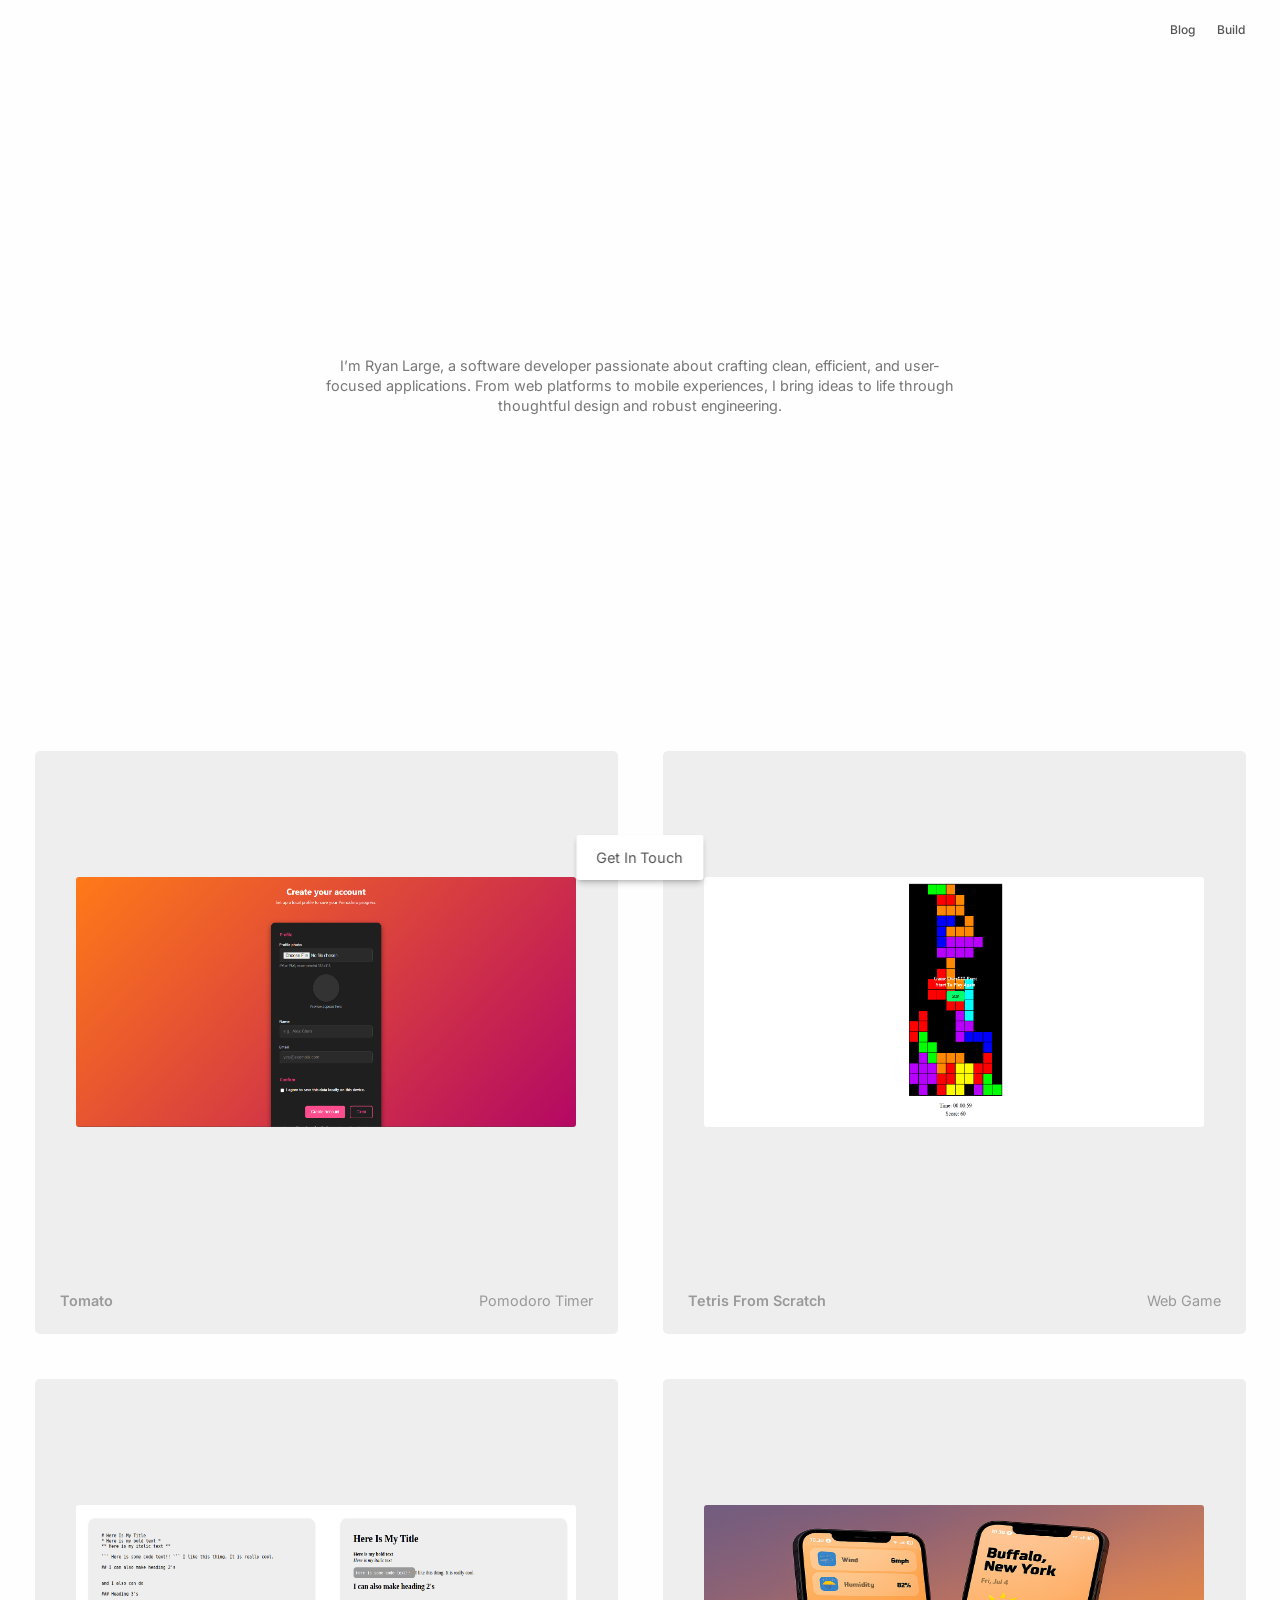
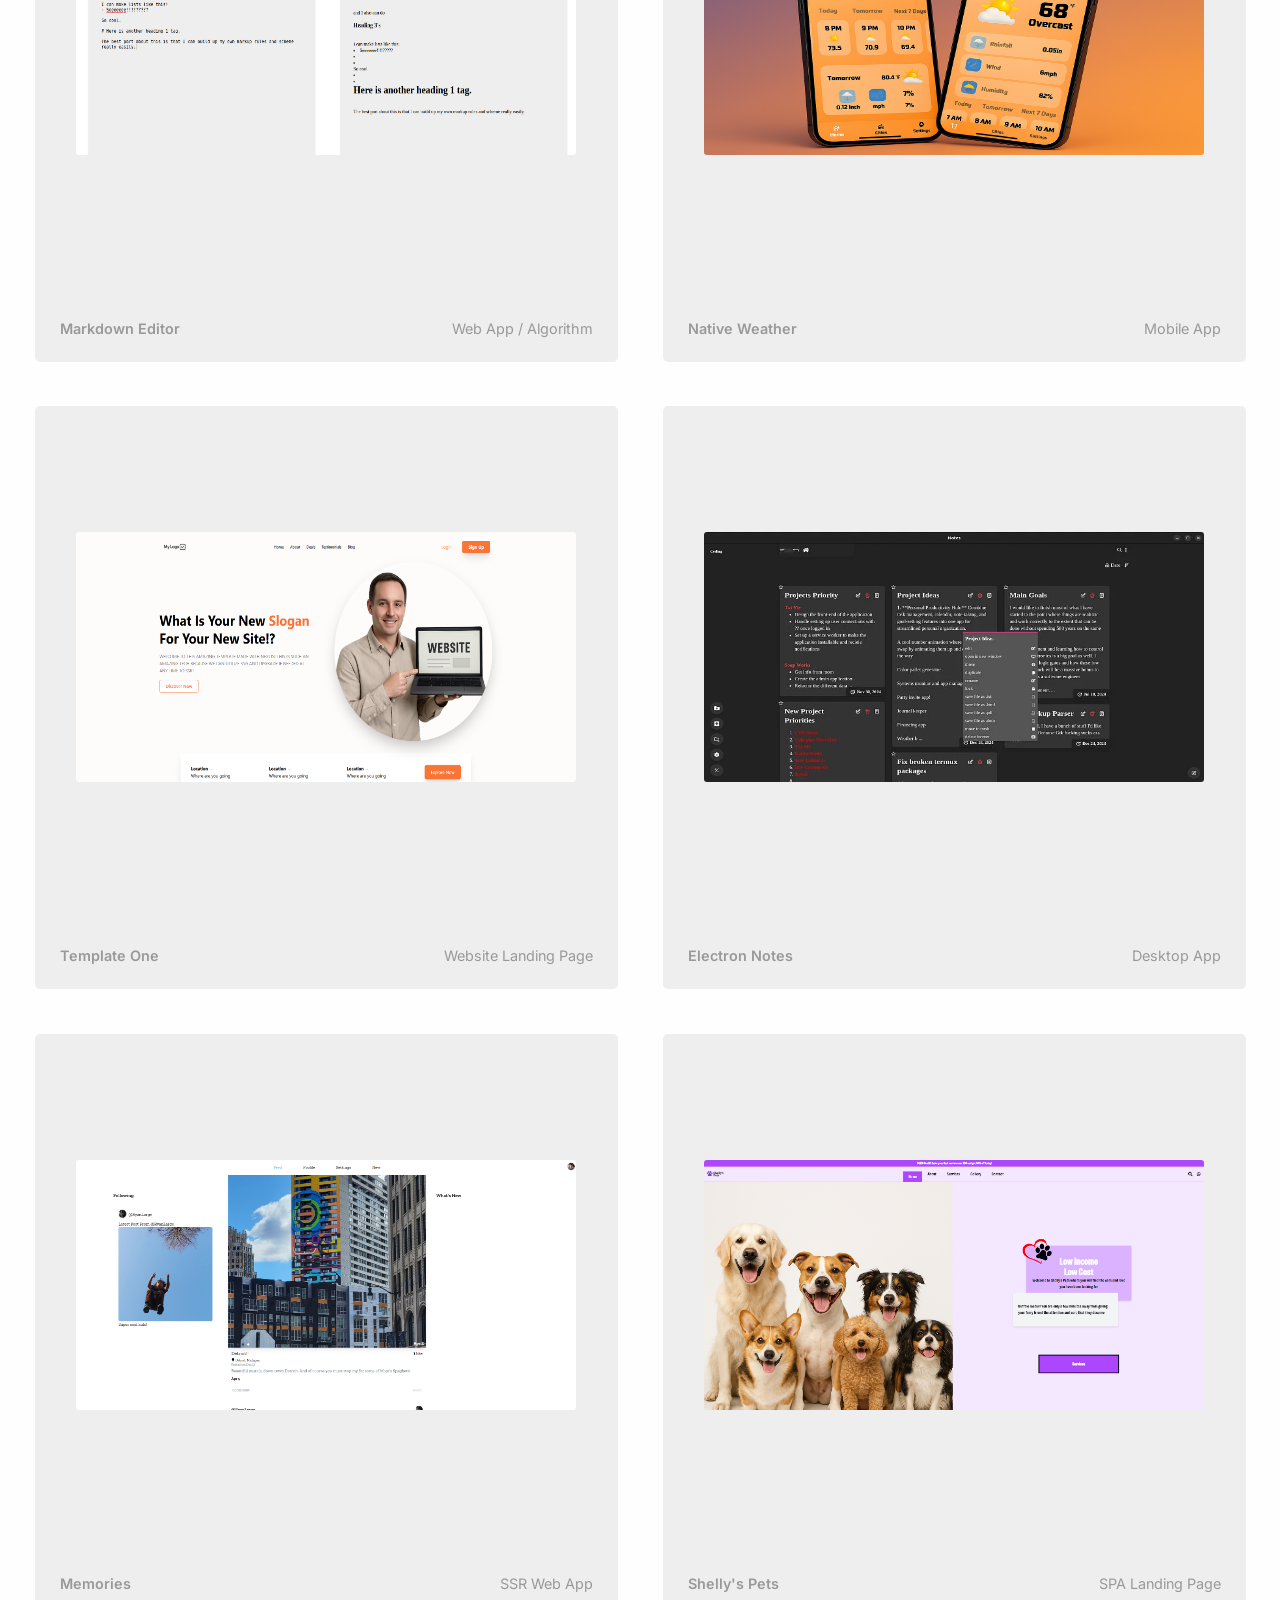
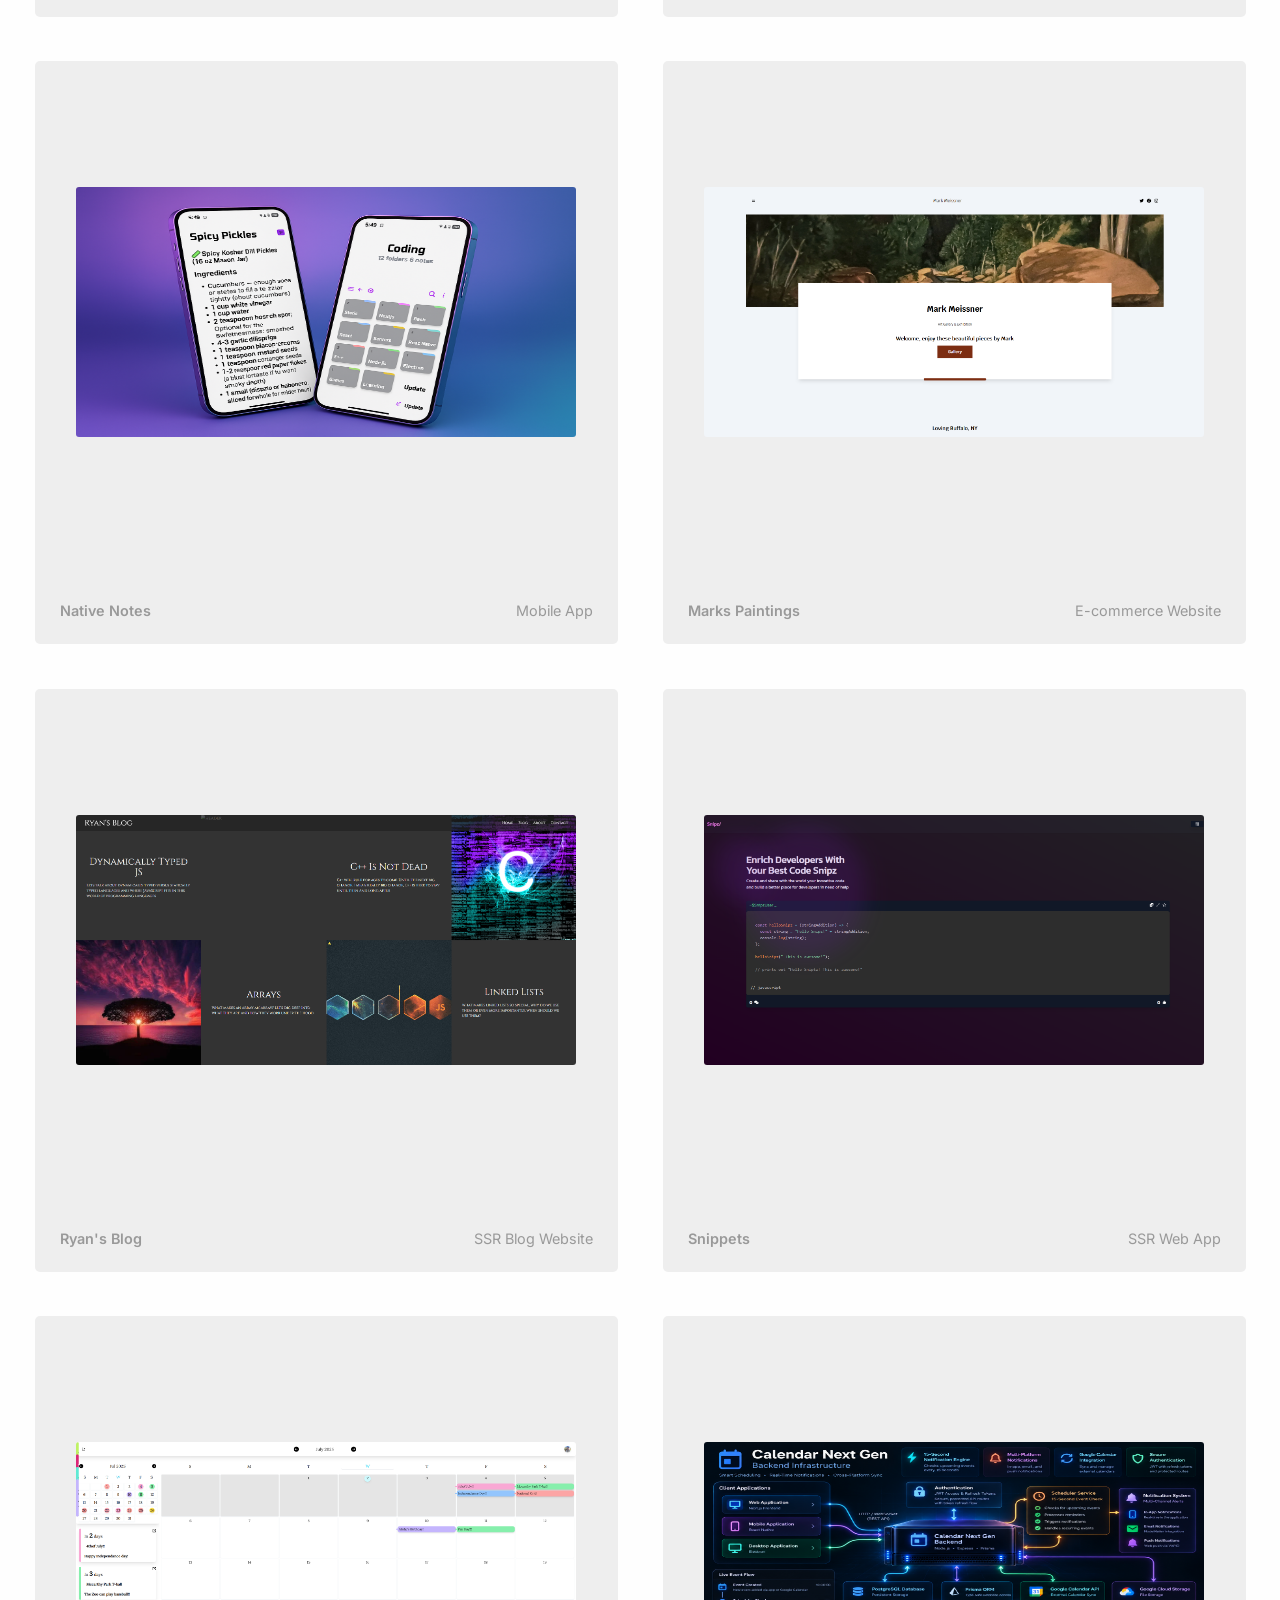
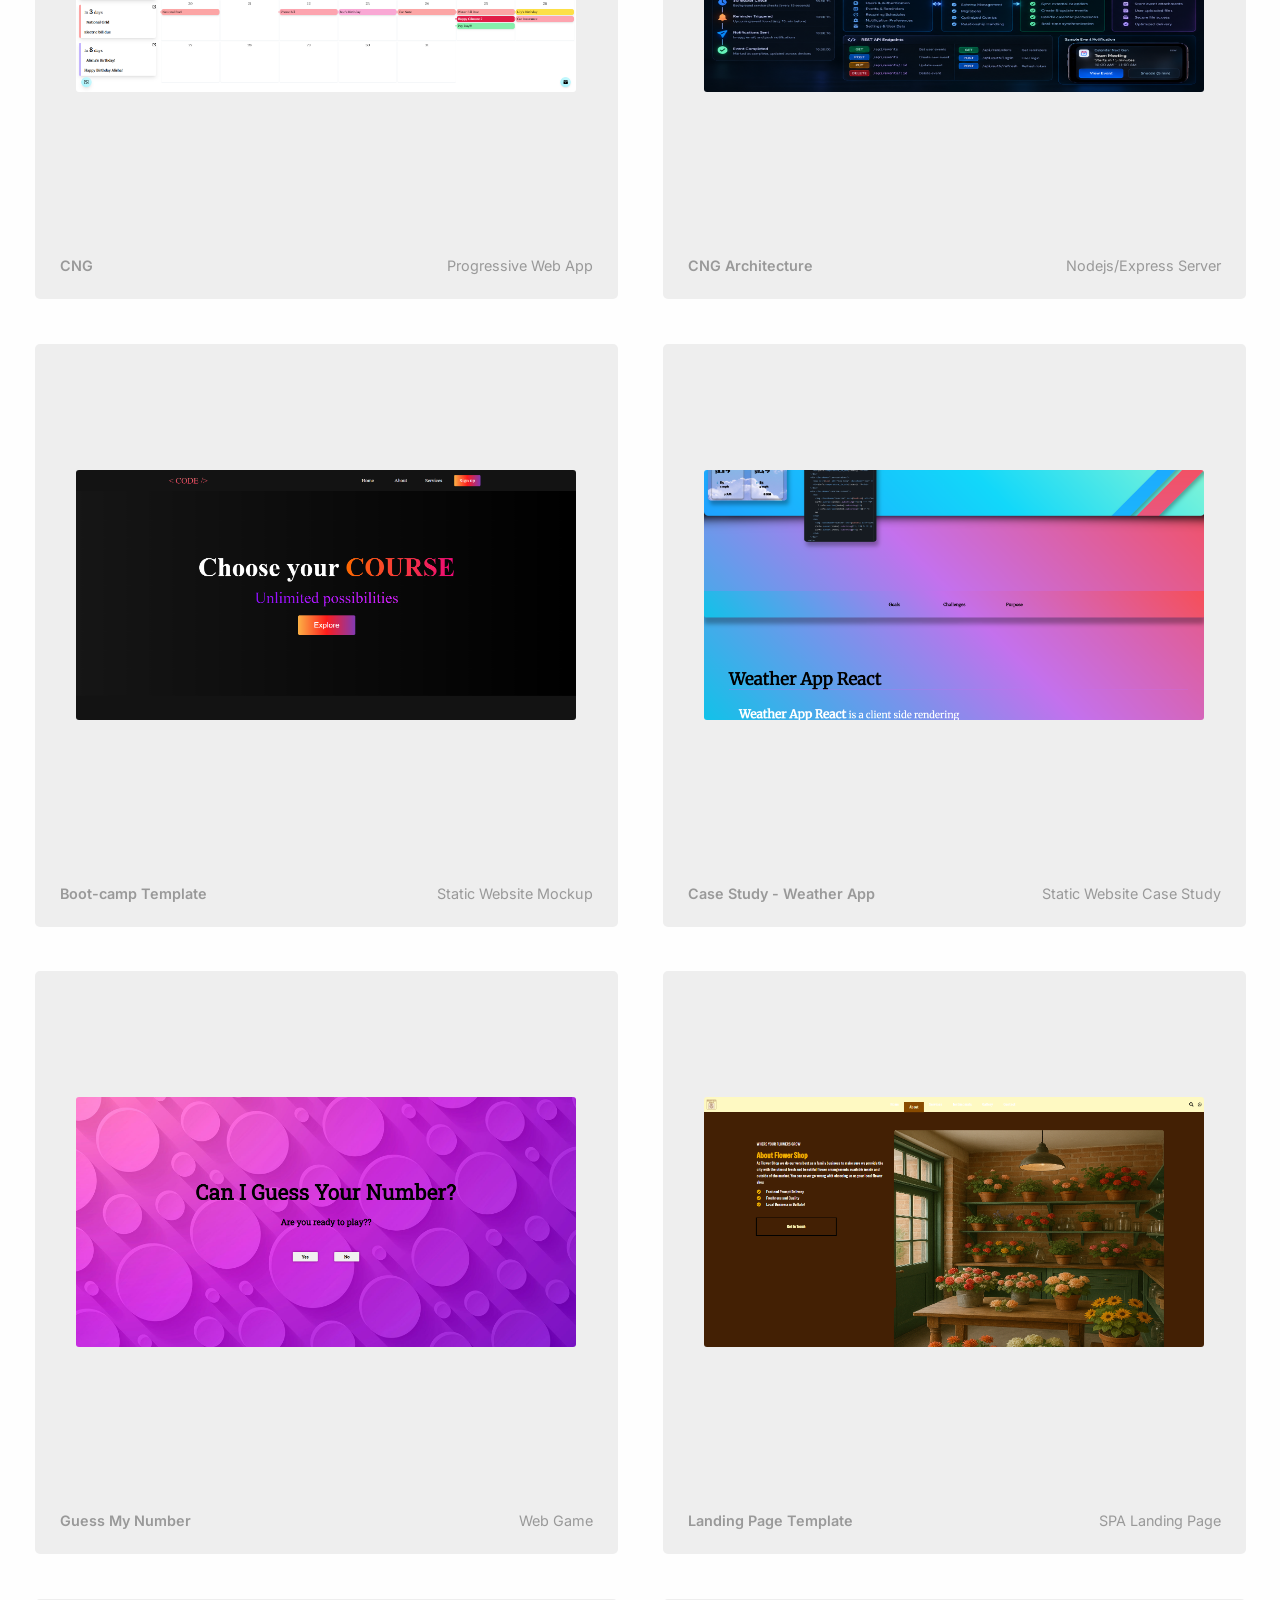
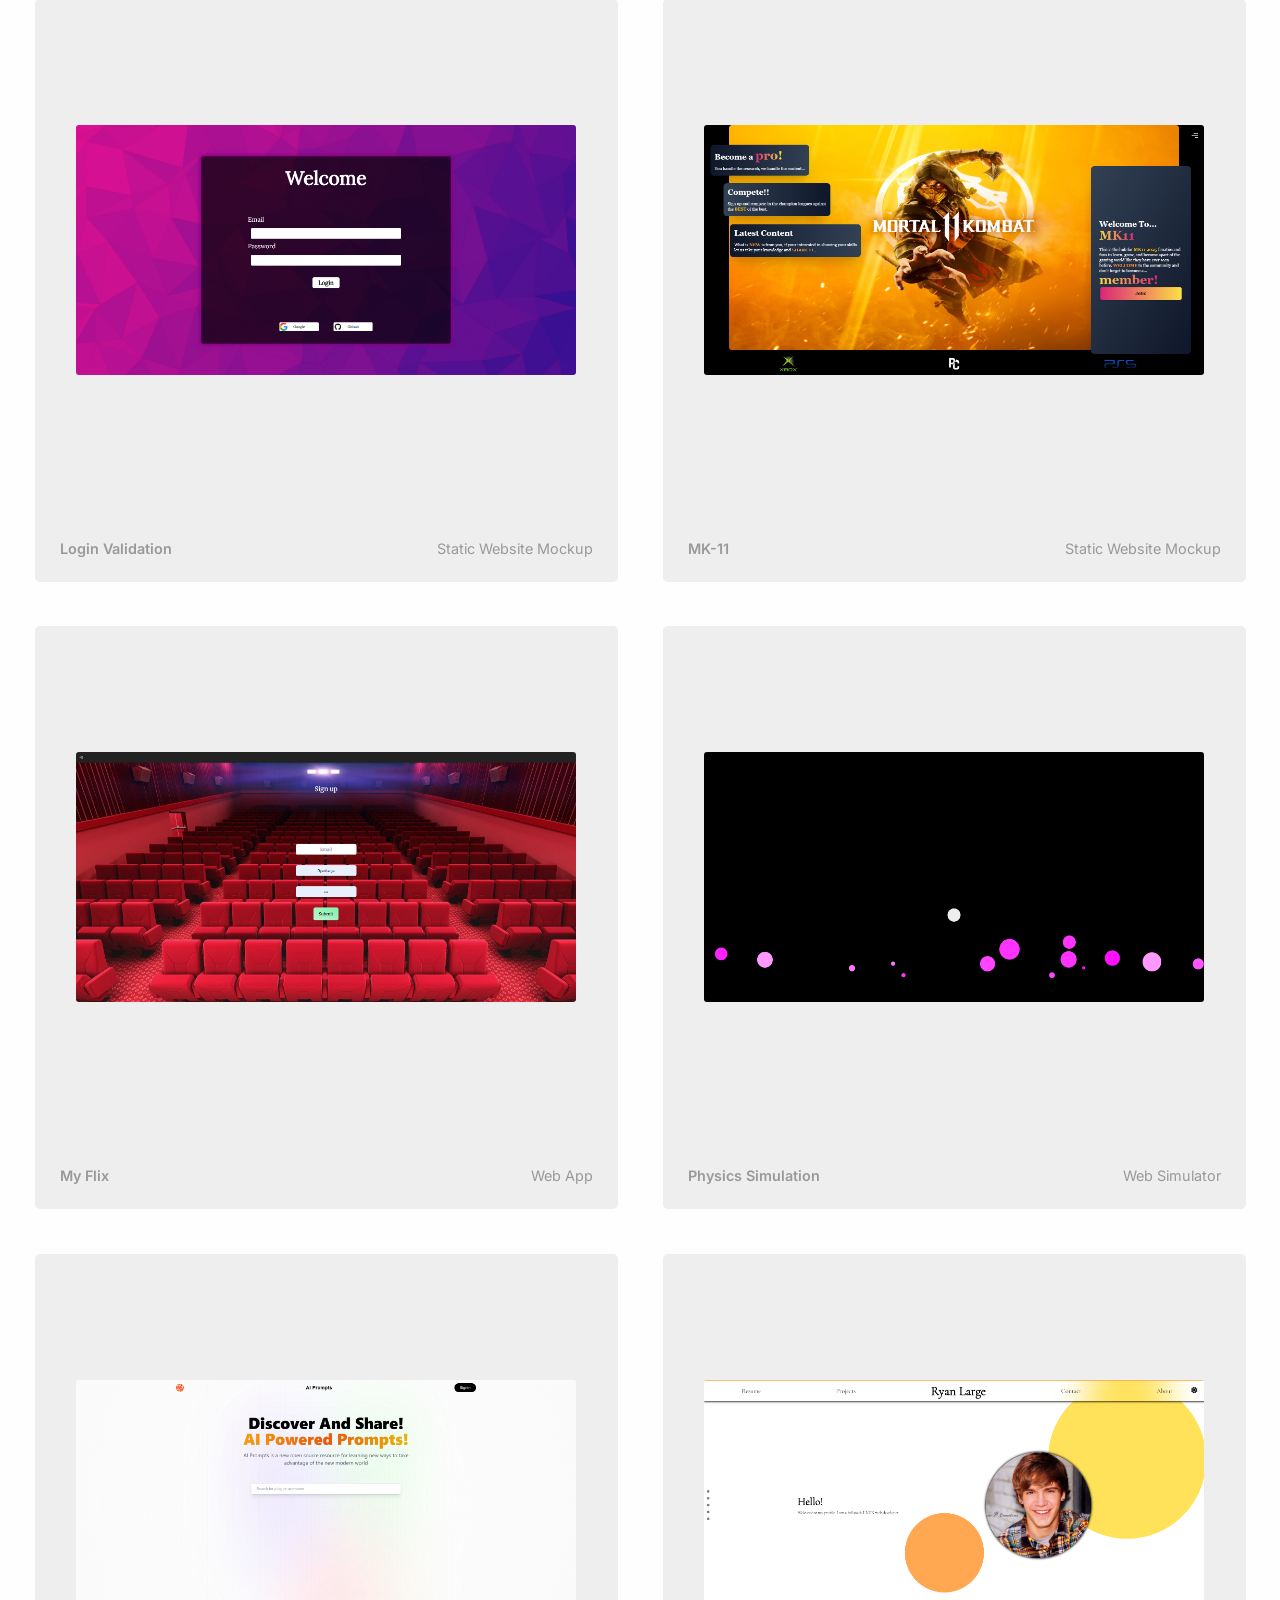
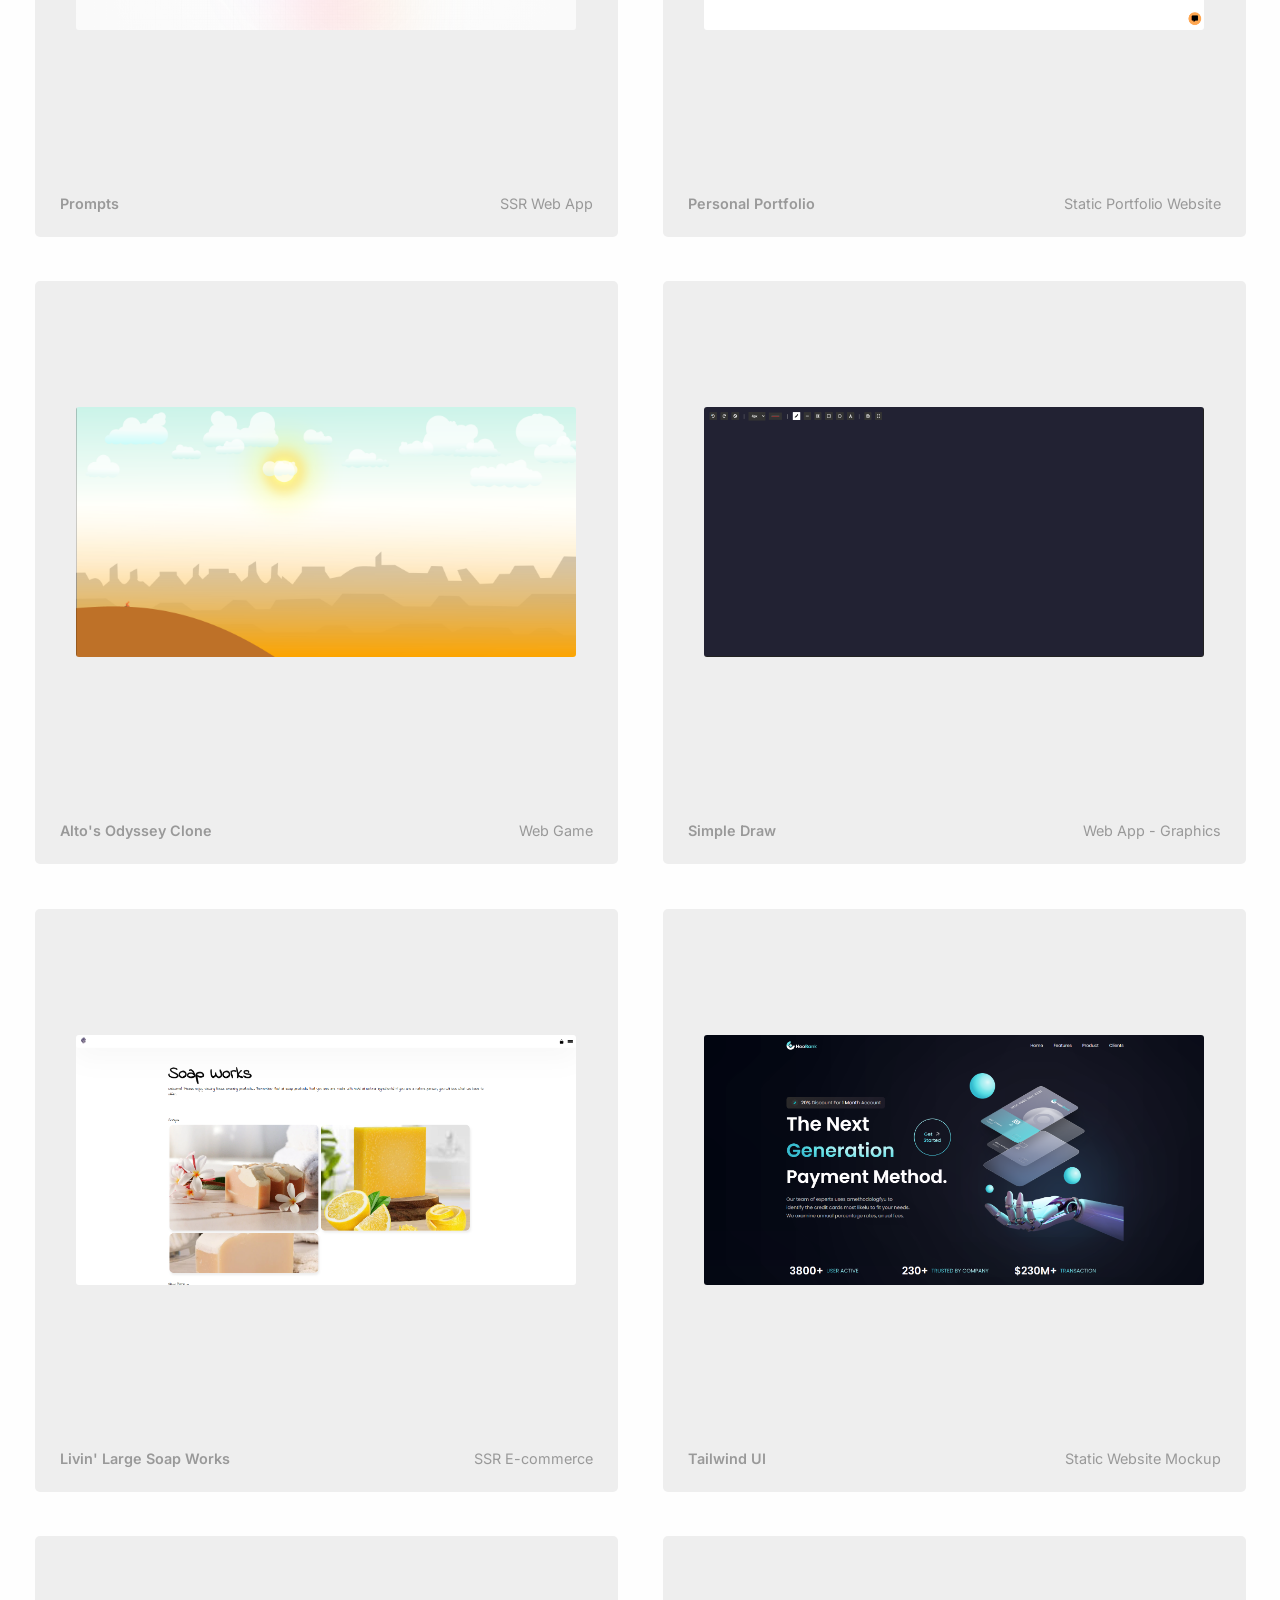
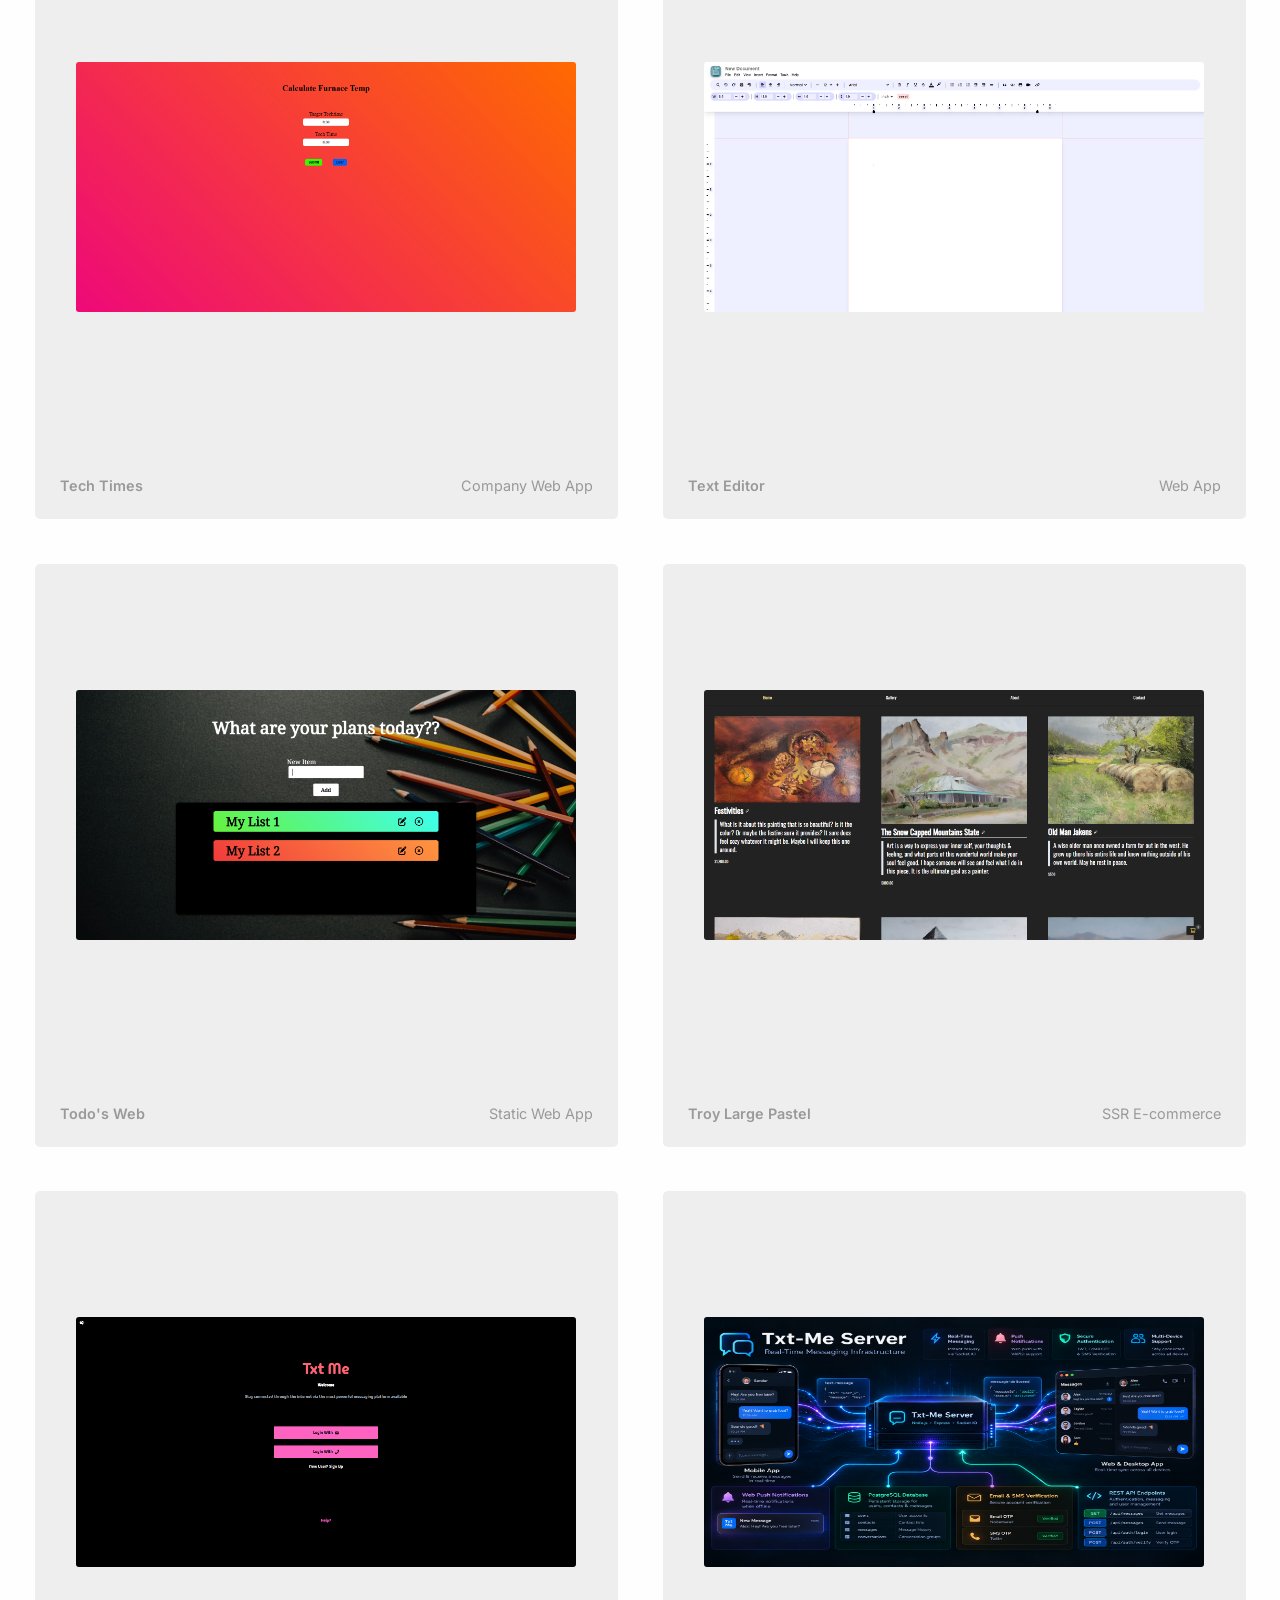
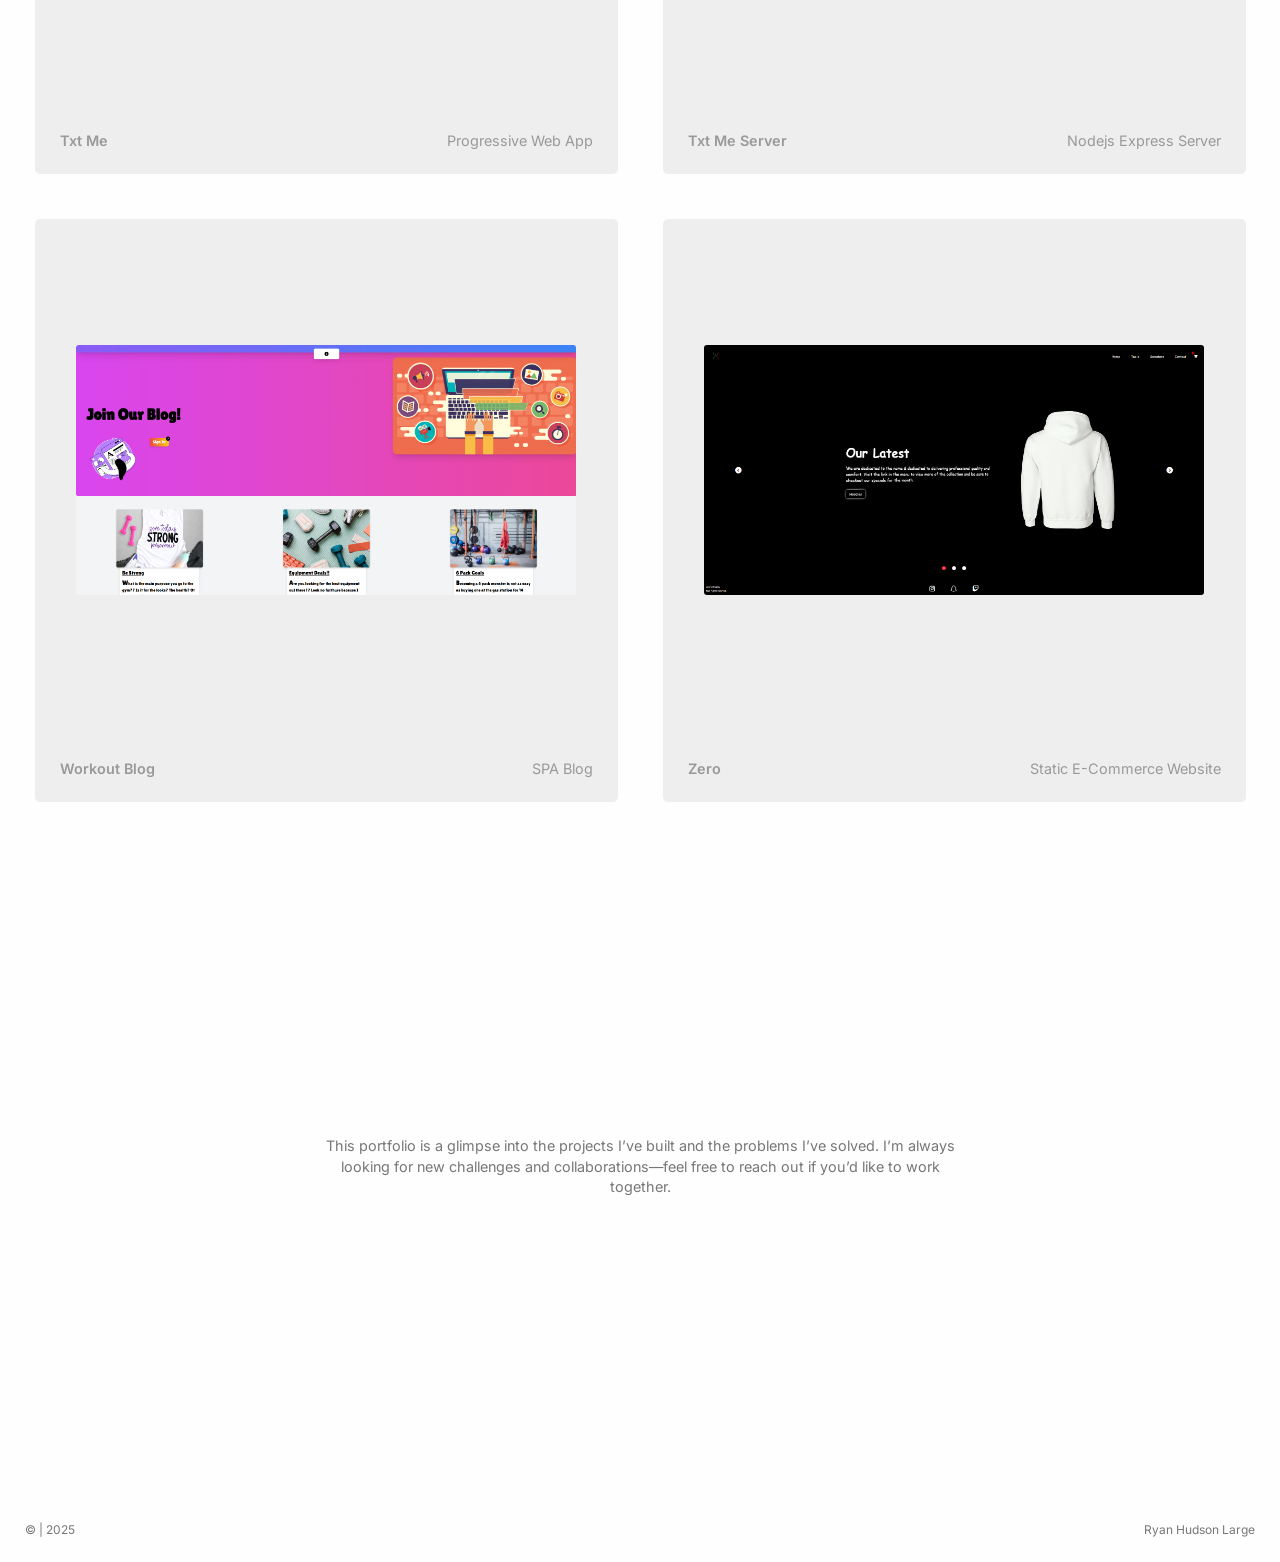
==== commit ffd09831: "Touching Up Image Grainy-ness" ====
--- a/index.html
+++ b/index.html
@@ -16,7 +16,7 @@
             <a href="https://ryans-blog-roan.vercel.app/">Blog</a>
           </li>
           <li>
-            <a href="mailto:ryanlarge@ryanlarge.dev">Build</a>
+            <a href="/services/index.html">Build</a>
           </li>
         </ul>
       </nav>
@@ -273,7 +273,7 @@
             src="./assets/img-expand.png"
             class="img-expand-btn"
             alt="expand img"
-            data-url="assets/Electron-Notes.png"
+            data-url="assets/Electron-Notes.webp"
           />
         </div>
         <div
@@ -318,7 +318,7 @@
             src="./assets/img-expand.png"
             class="img-expand-btn"
             alt="expand img"
-            data-url="assets/Tetris.png"
+            data-url="assets/Memories.png"
           />
         </div>
         <div
--- a/styles.css
+++ b/styles.css
@@ -9,6 +9,7 @@
 
 html {
   scroll-behavior: smooth;
+  overflow-x: hidden;
 }
 
 body {
@@ -118,7 +119,6 @@
   transition: 300ms ease-in-out;
   will-change: transform;
   user-select: none;
-  overflow: hidden;
 }
 
 /* ---------------- PROJECT DESCRIPTION ---------------- */
@@ -161,15 +161,11 @@
 .project-img {
   transform: translateY(-40px);
 
-  /*
-    Relative sizing keeps the image inside the card at every
-    grid width while allowing it to grow with larger cards.
-  */
   width: 88%;
   max-width: 500px;
   height: auto;
   aspect-ratio: 16 / 8;
-  object-fit: cover;
+  /* object-fit: cover; */
 
   border-radius: 3px;
 
@@ -191,7 +187,8 @@
 }
 
 .project:hover > .project-img-container > .project-img {
-  transform: translateY(-40px) rotateY(25deg) translateX(-40px) scale(0.92);
+  transform: translateY(-45px) rotateY(25deg) translateX(-40px) scale(0.92)
+    scale(1.1);
 
   box-shadow:
     0 10px 15px -3px rgb(0 0 0 / 0.1),
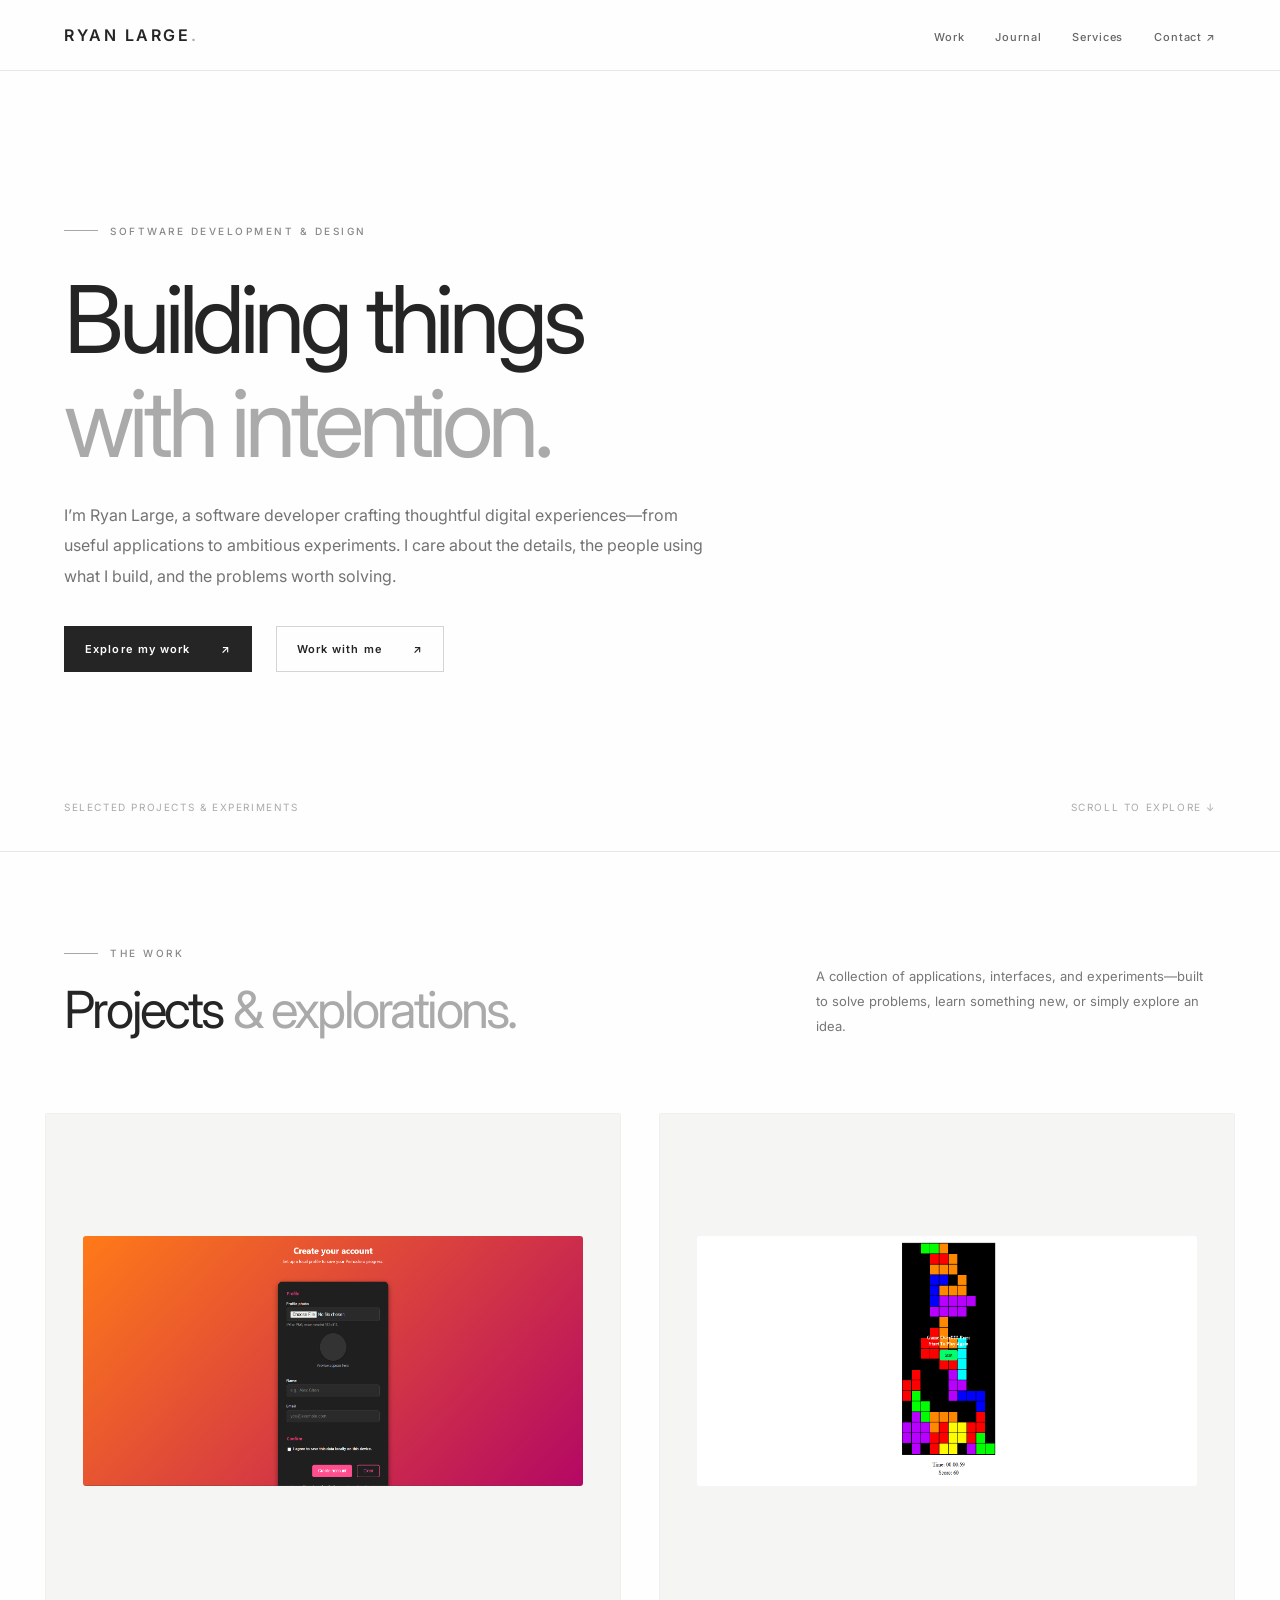
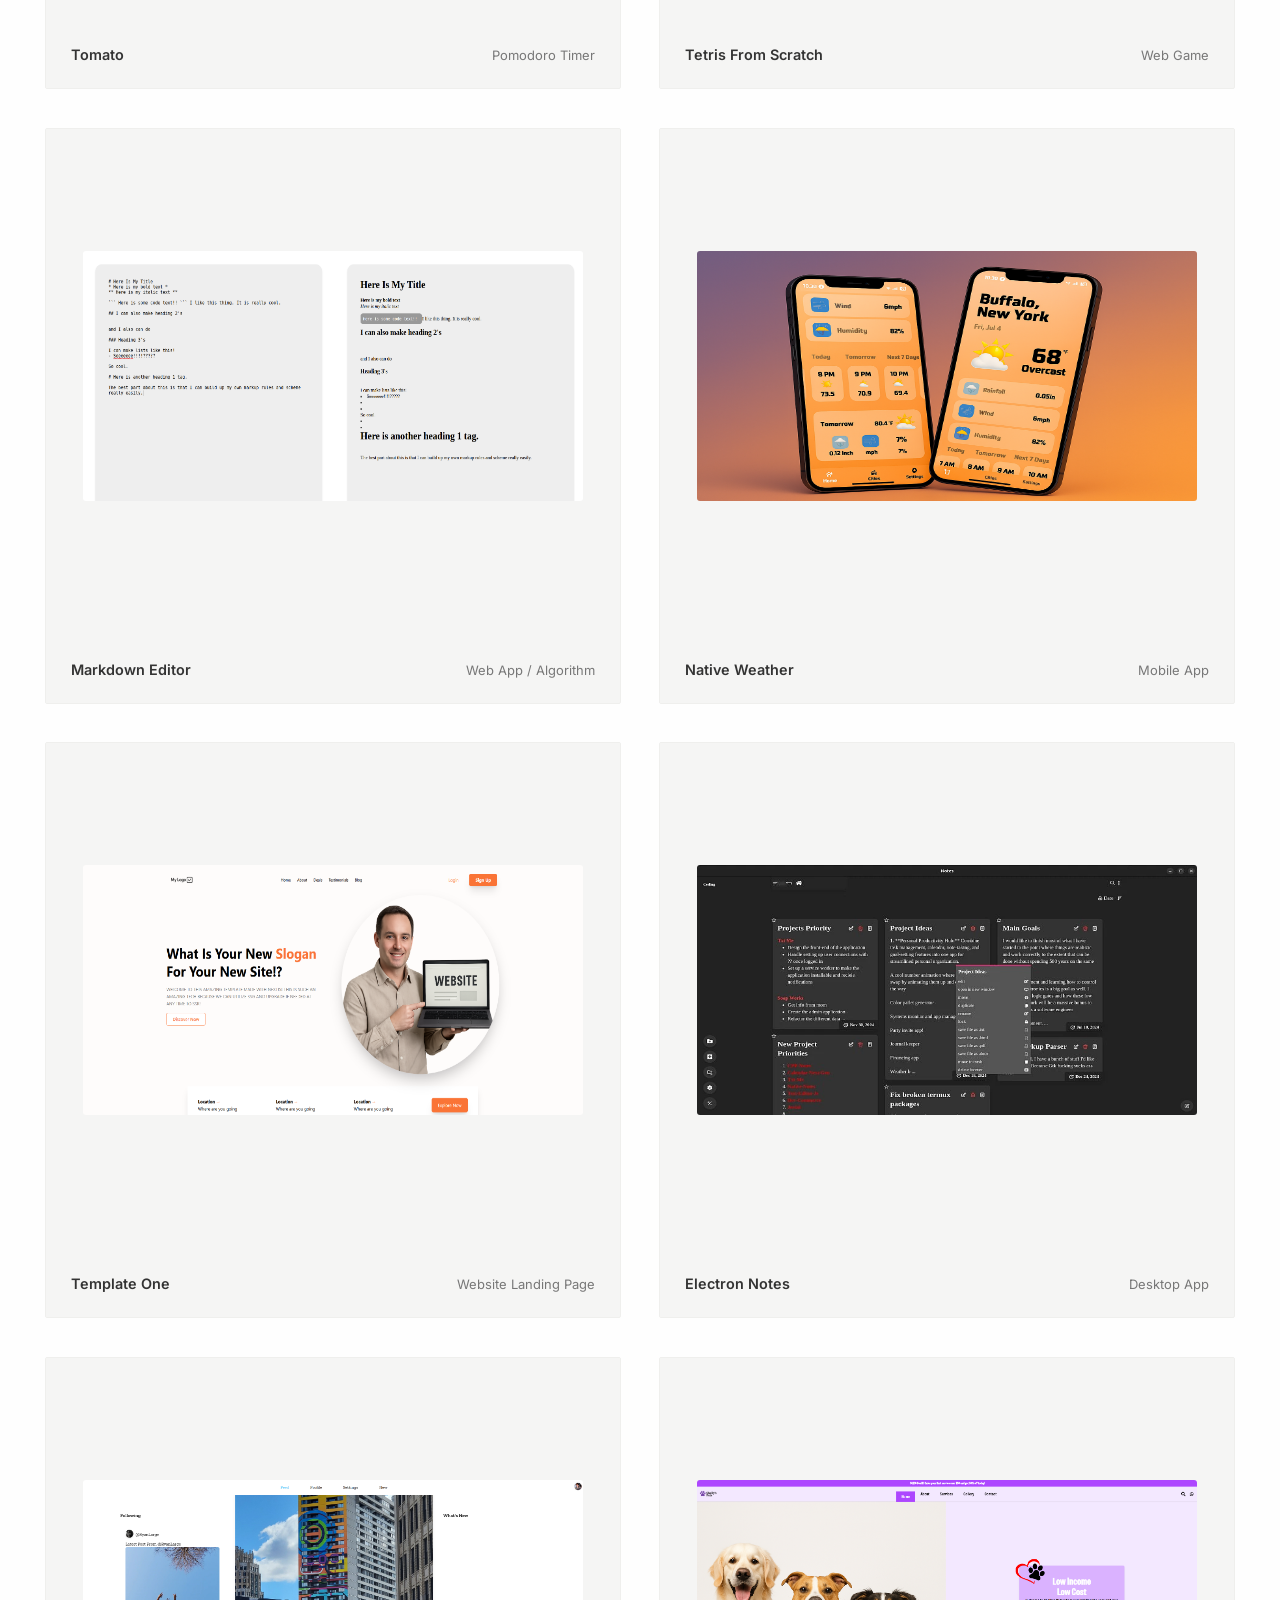
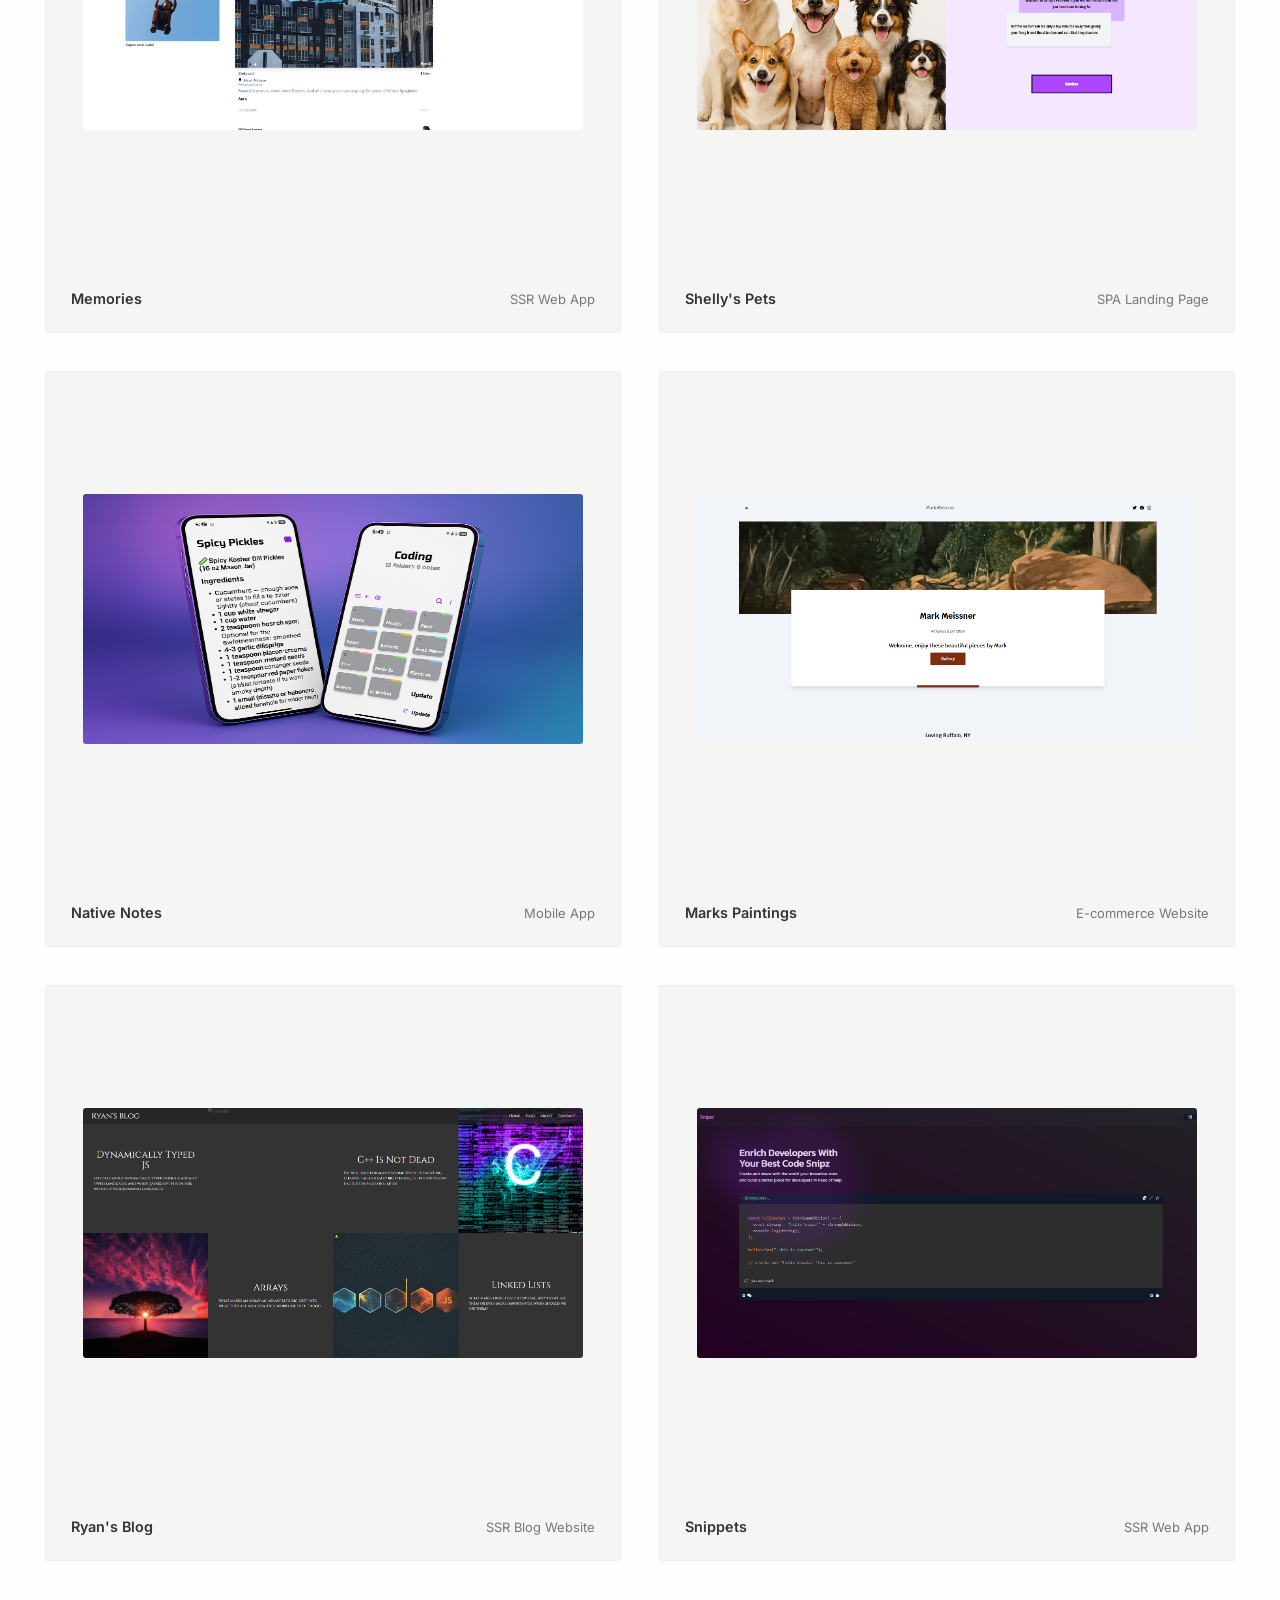
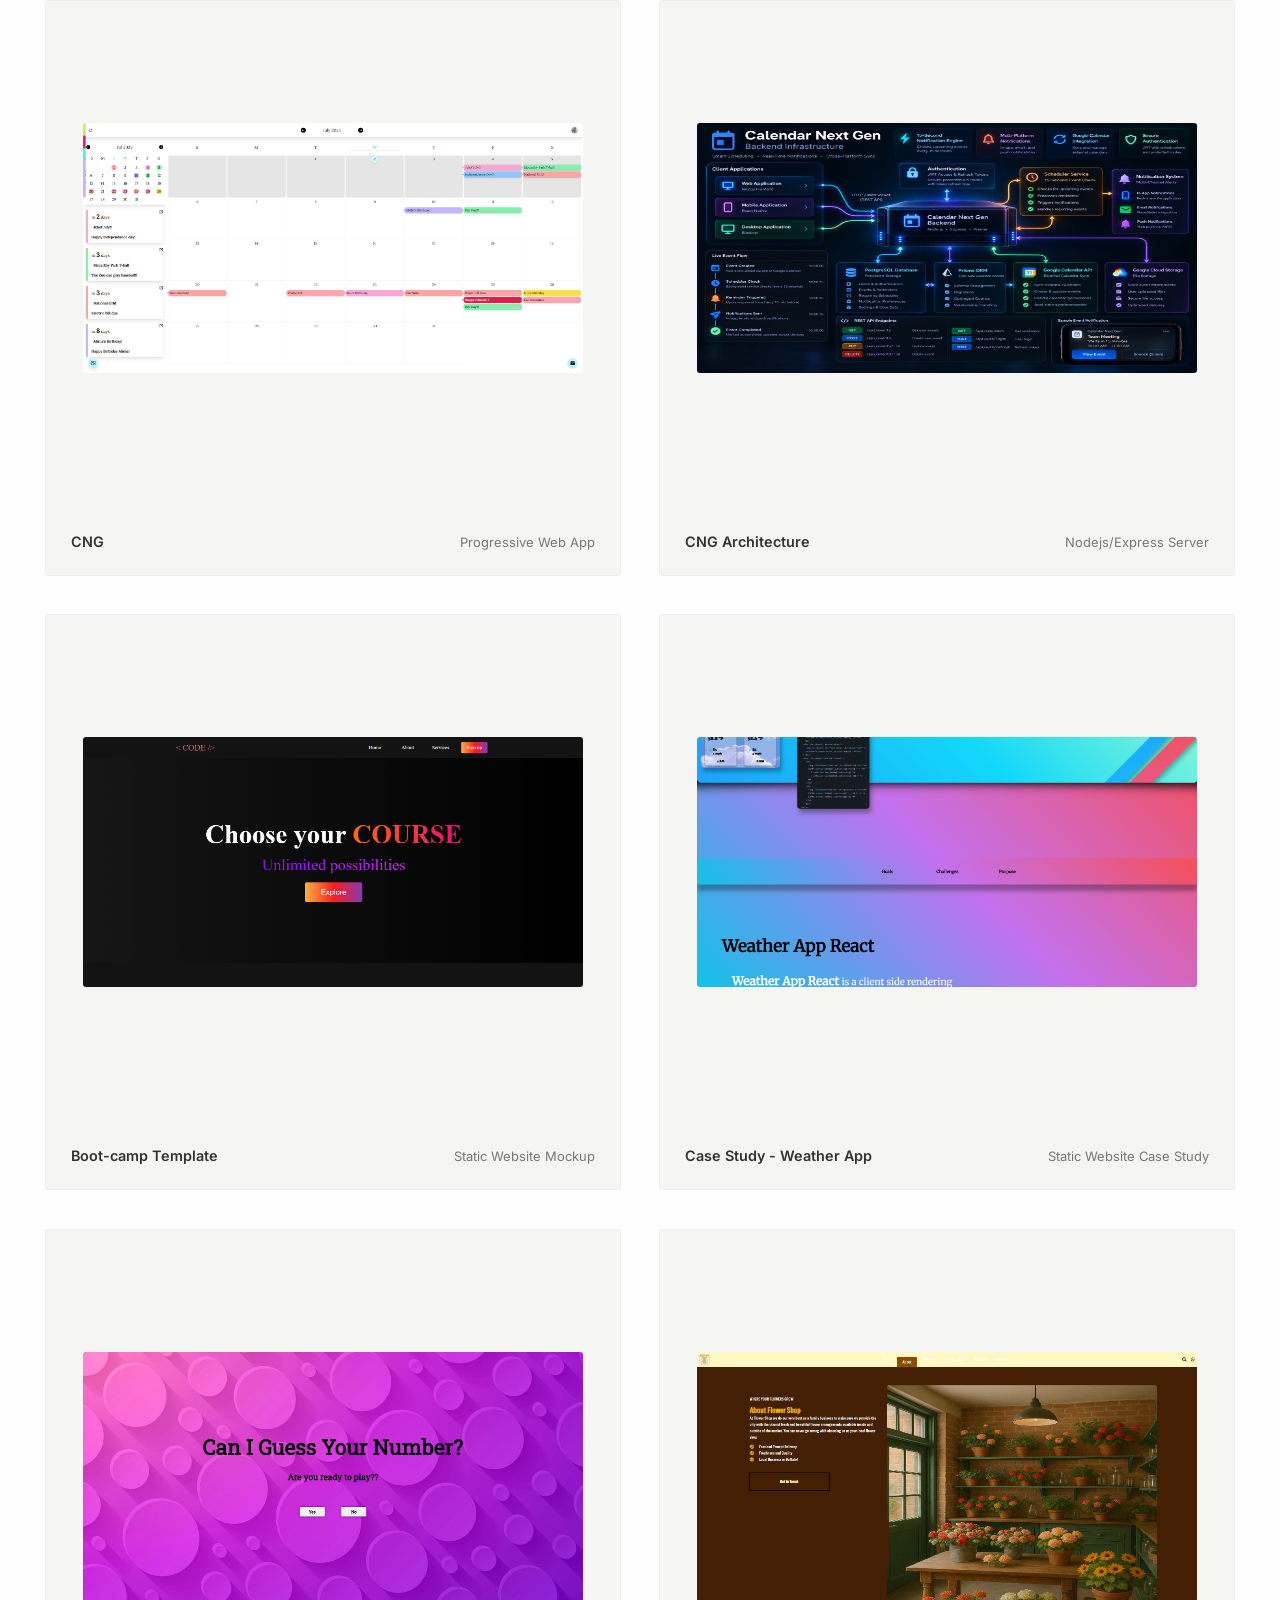
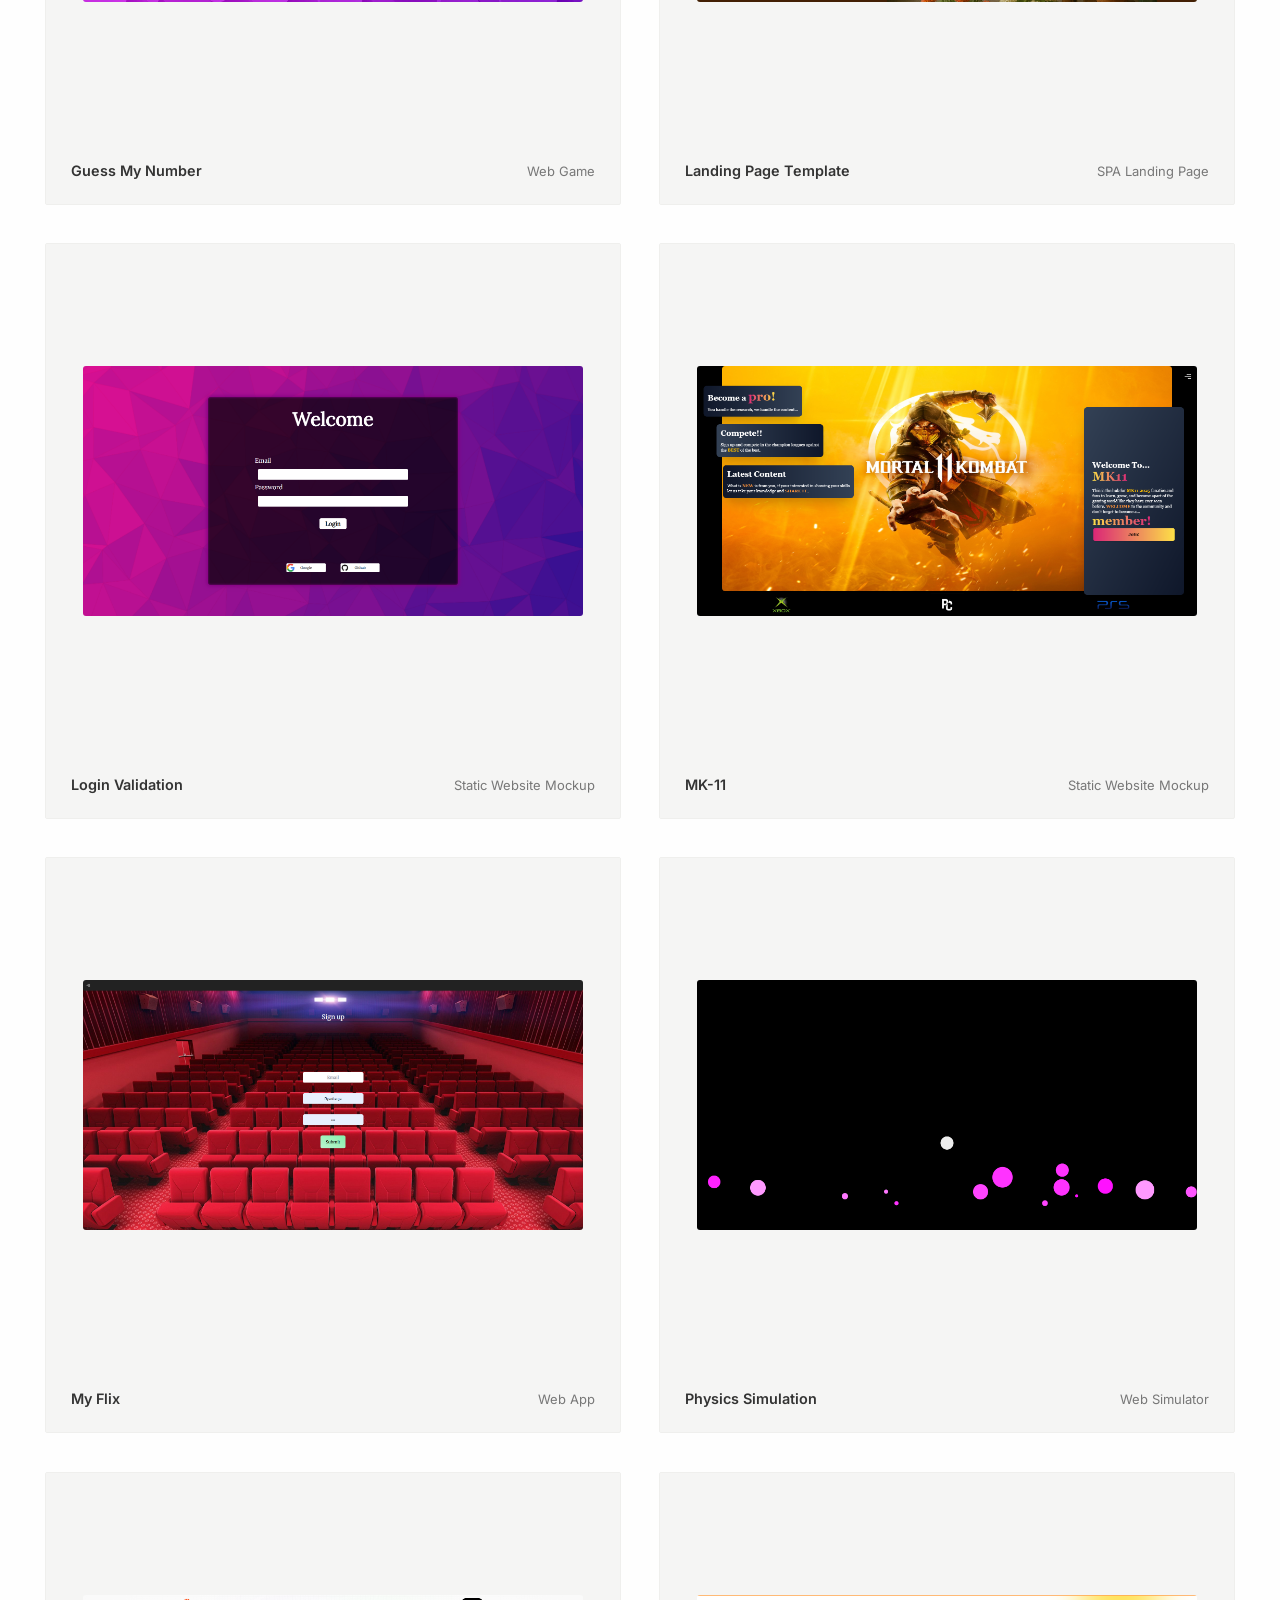
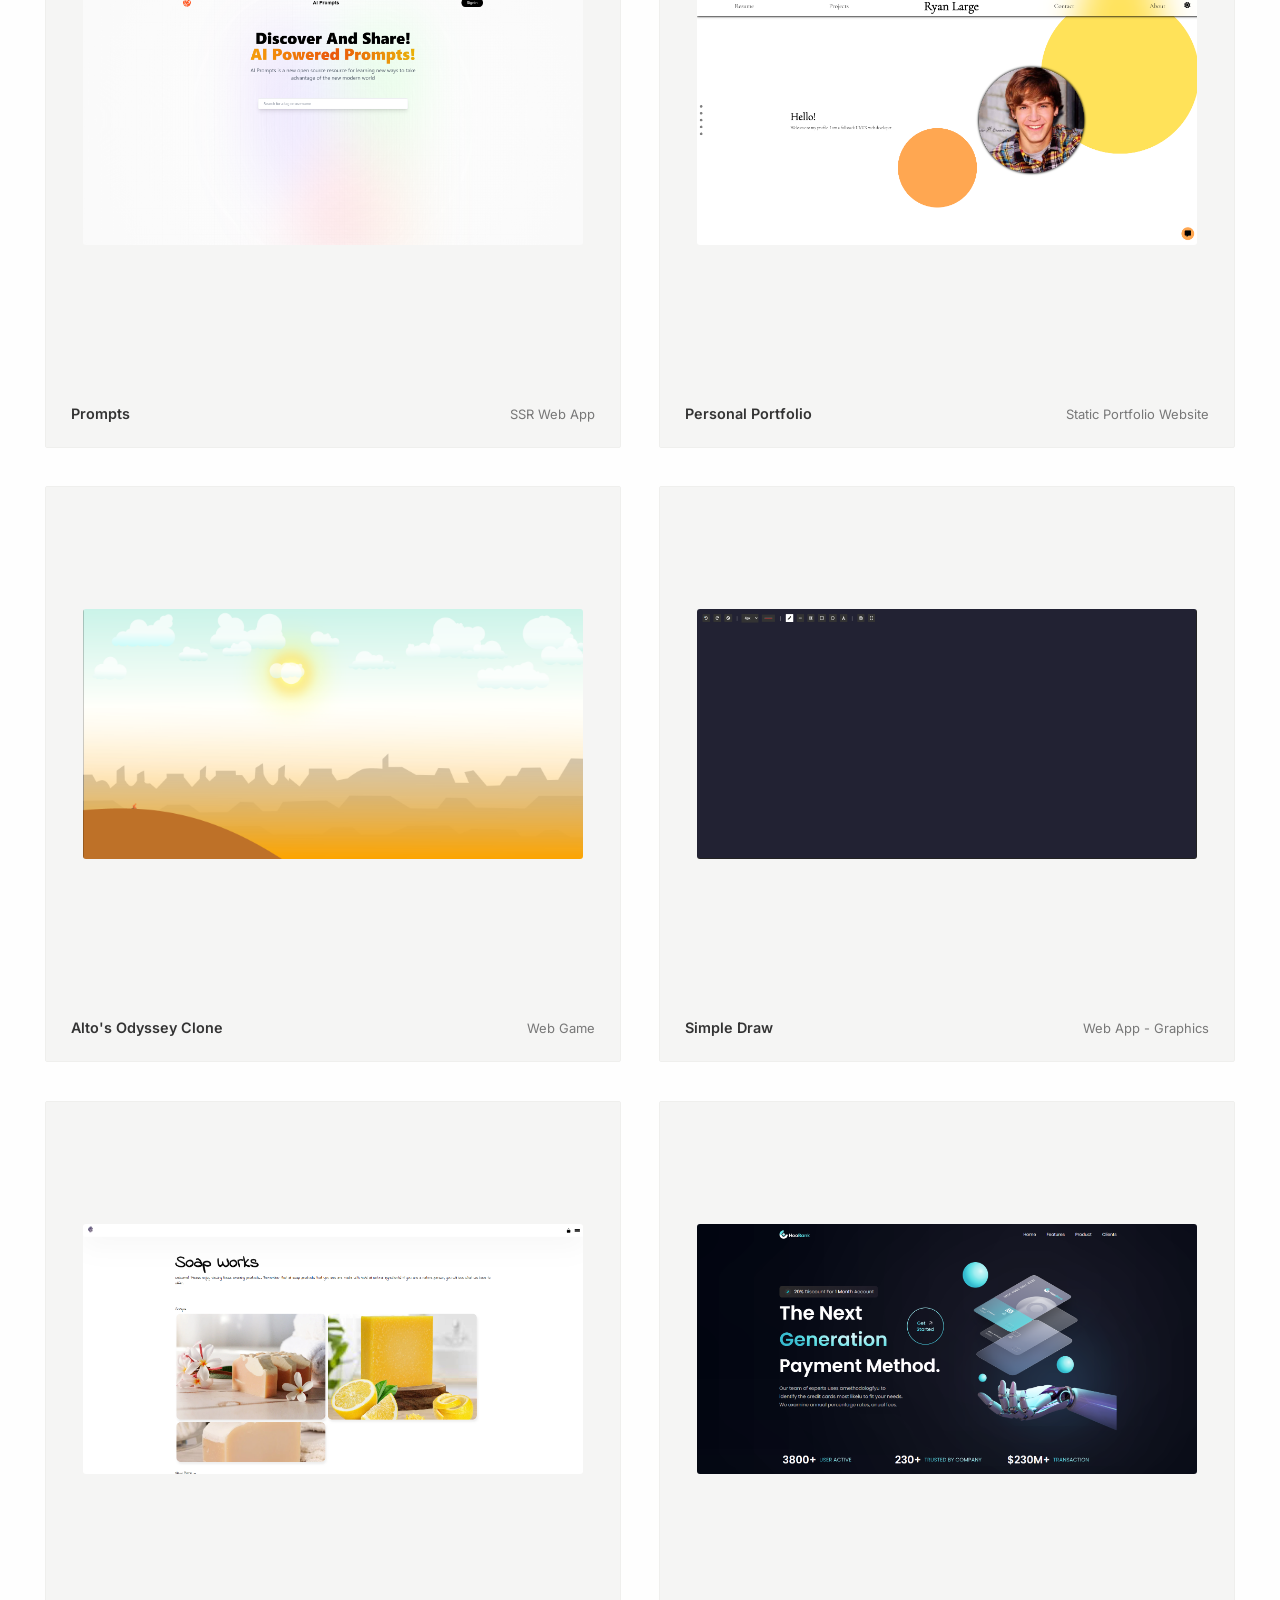
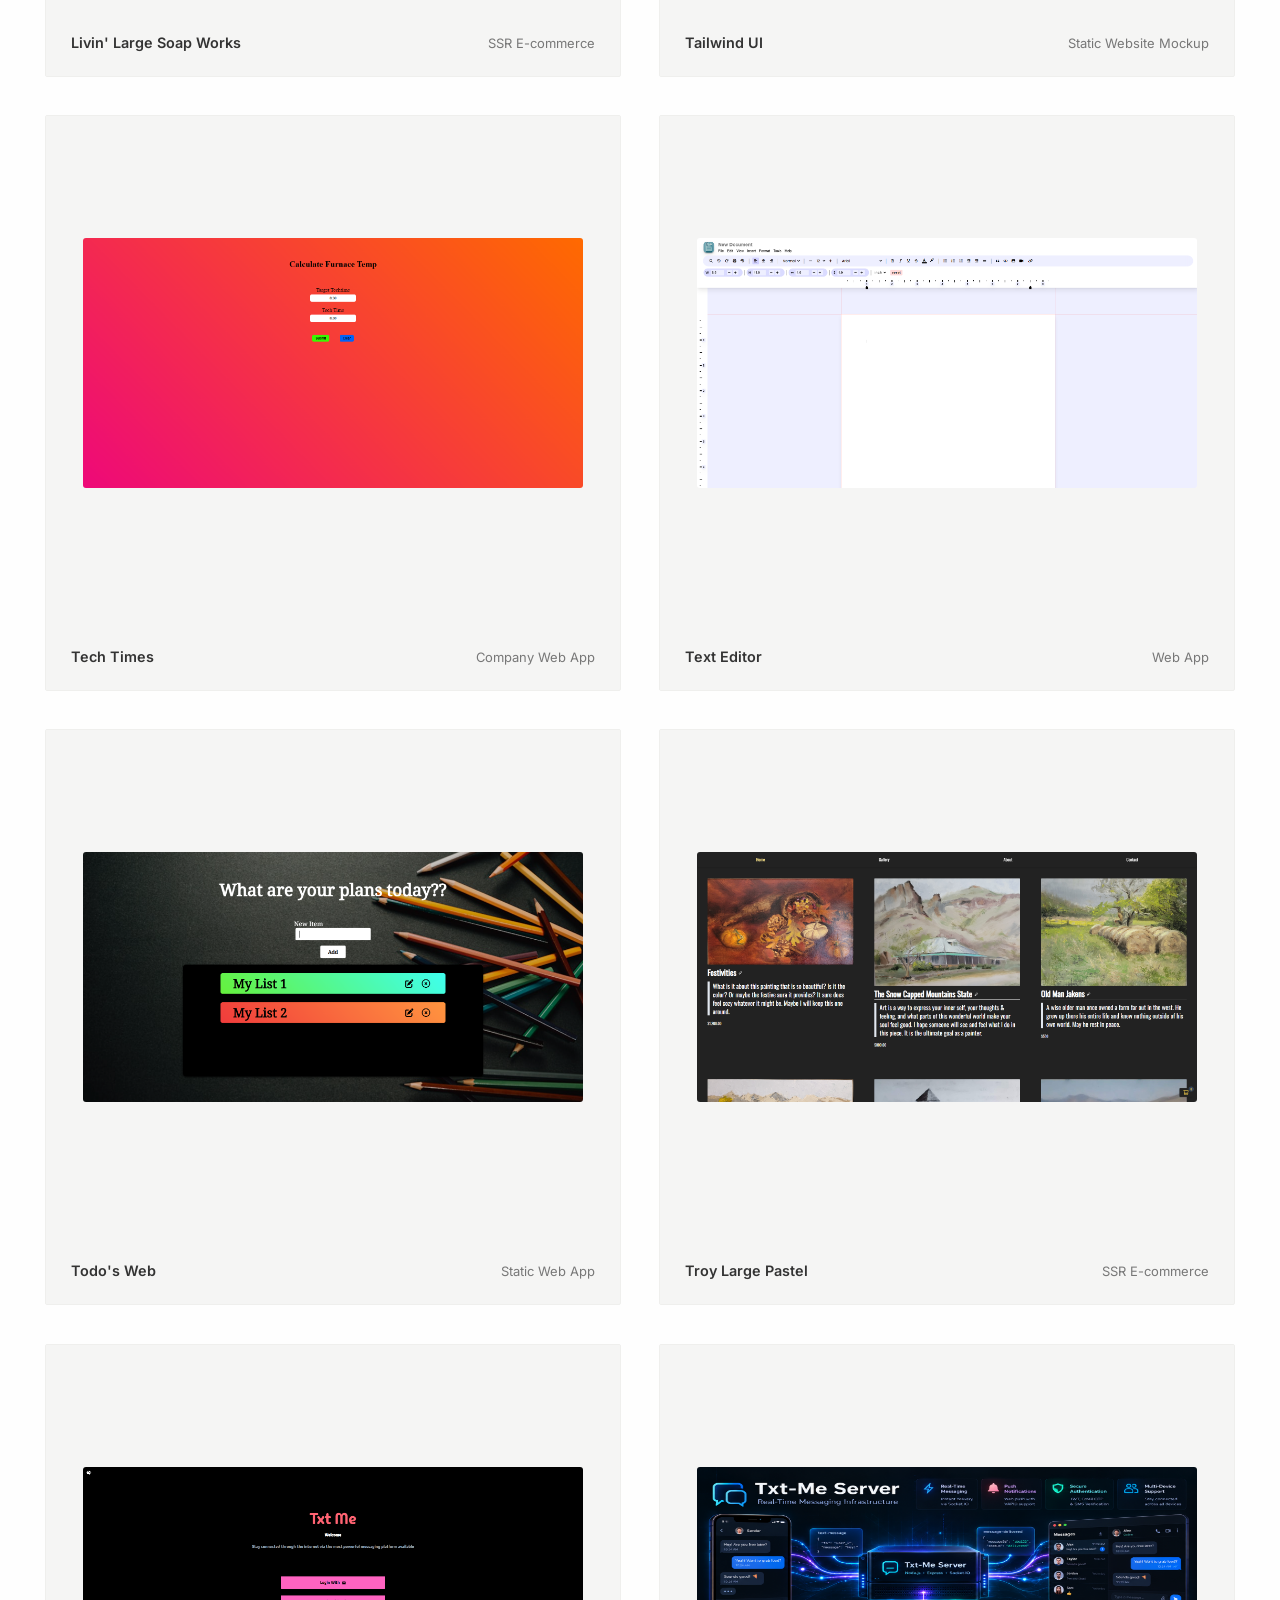
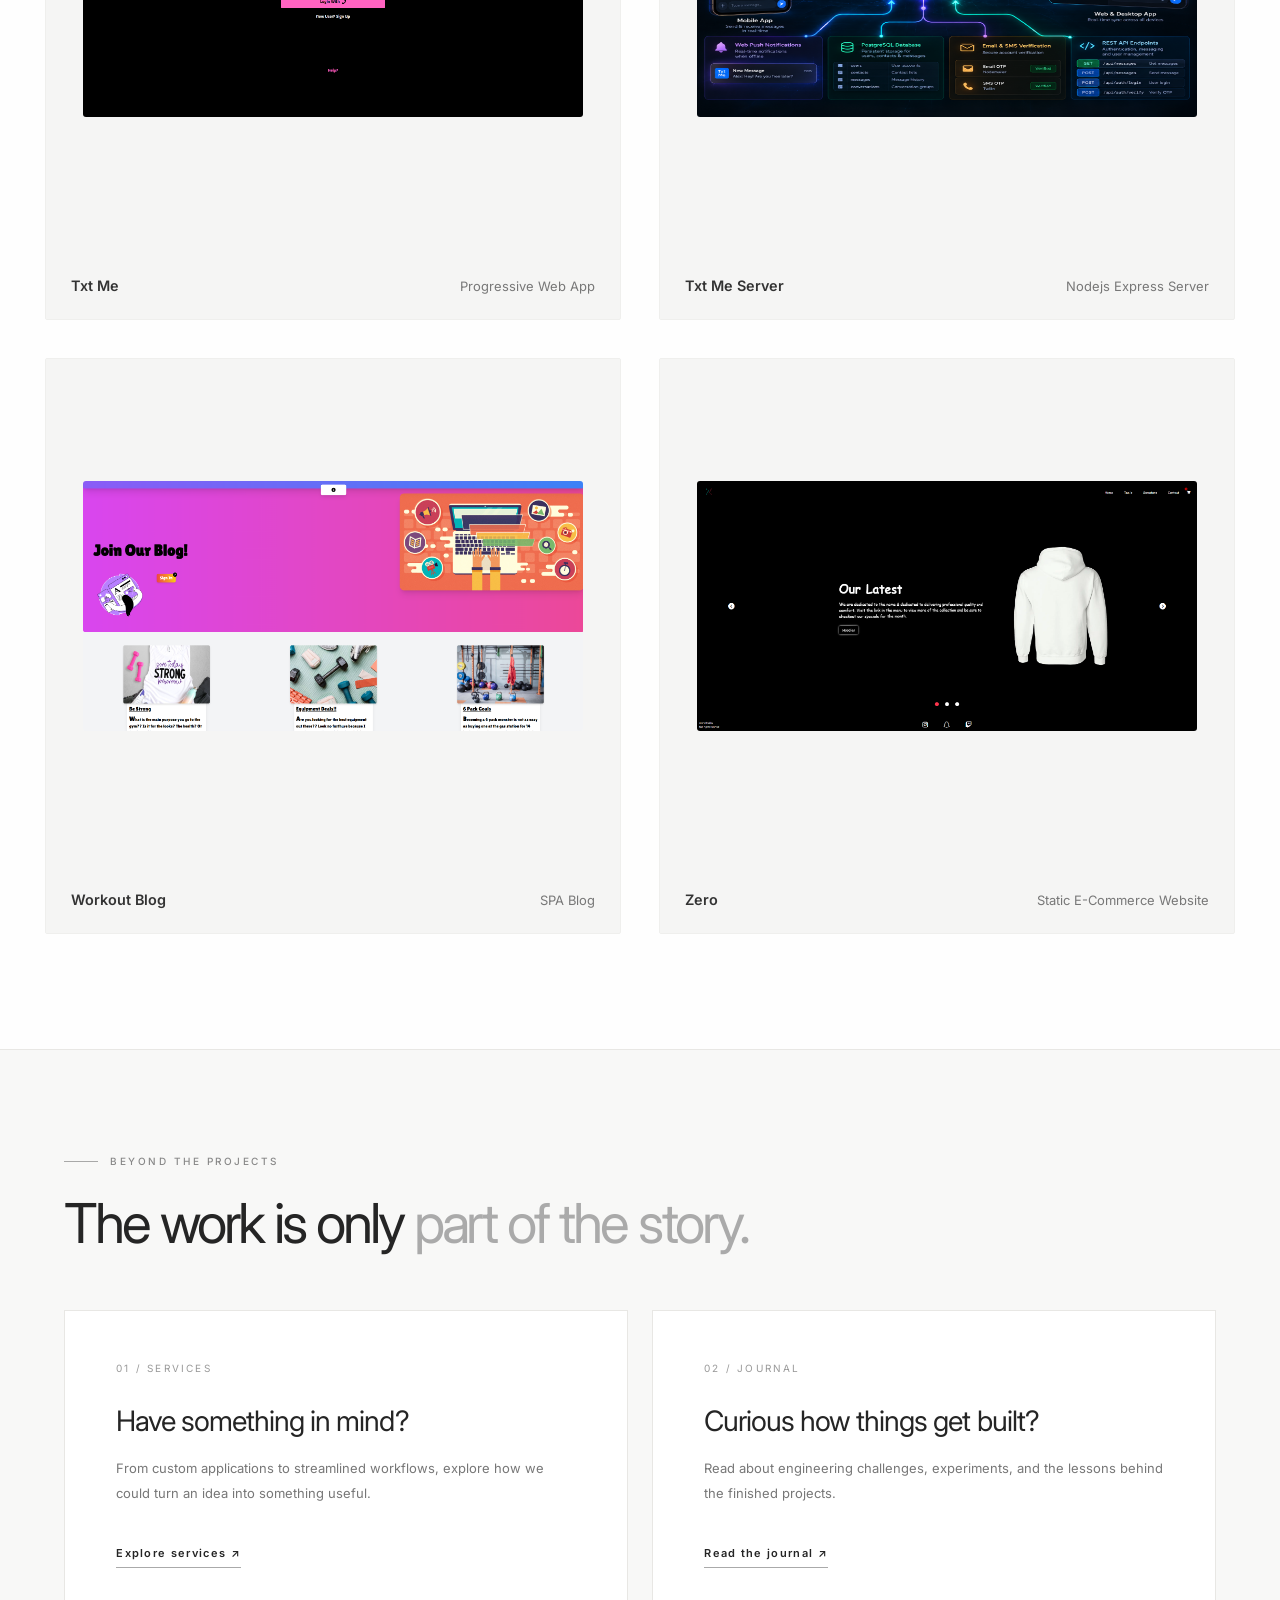
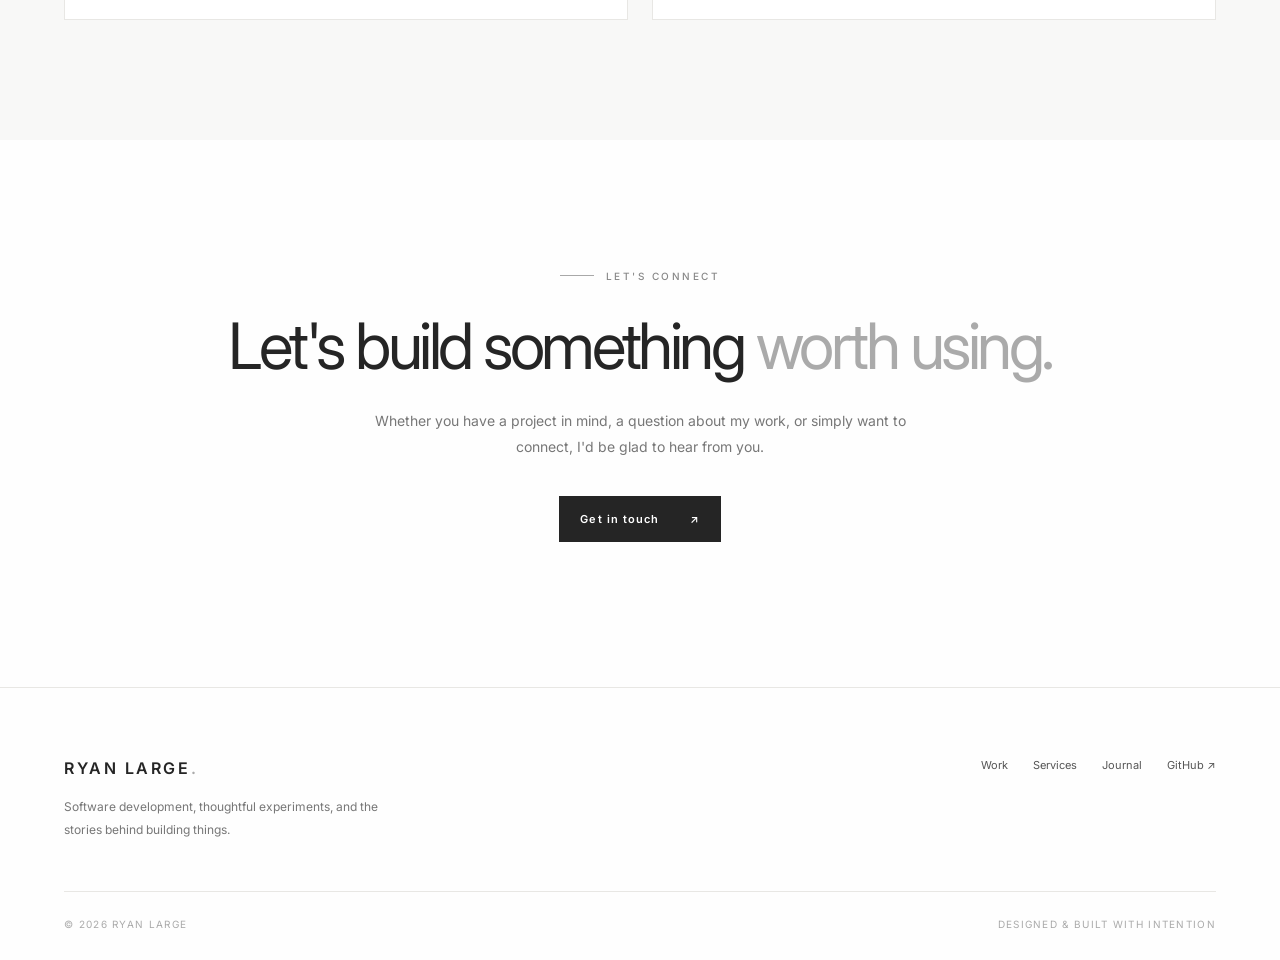
==== commit 8ae50d97: "Syncronizing Styles And Content" ====
--- a/index.html
+++ b/index.html
@@ -3,35 +3,50 @@
   <head>
     <meta charset="UTF-8" />
     <meta name="viewport" content="width=device-width, initial-scale=1.0" />
+    <meta name="description" content="Explore software projects, engineering experiments, and custom development services by Ryan Large." />
     <link rel="stylesheet" href="./styles.css" />
     <link rel="shortcut icon" href="./assets/favicon.png" type="image/x-icon" />
     <script type="module" src="./script.js"></script>
     <title>Ryan Large | Building Exceptional Software</title>
   </head>
   <body>
-    <header>
-      <nav>
-        <ul>
-          <li>
-            <a href="https://ryans-blog-roan.vercel.app/">Blog</a>
-          </li>
-          <li>
-            <a href="/services/index.html">Build</a>
-          </li>
+    <header class="site-header">
+      <nav class="site-nav" aria-label="Main navigation">
+        <a class="site-brand" href="#top" aria-label="Ryan Large, back to top">RYAN LARGE<span>.</span></a>
+        <ul class="nav-links">
+          <li><a href="#work">Work</a></li>
+          <li><a href="https://ryans-blog-roan.vercel.app/">Journal</a></li>
+          <li><a href="./services/index.html">Services</a></li>
+          <li><a href="mailto:ryanlarge@ryanlarge.dev">Contact <span aria-hidden="true">↗</span></a></li>
         </ul>
       </nav>
     </header>
     <div class="large-img-display"></div>
-    <p class="intro">
-      I’m Ryan Large, a software developer passionate about crafting clean,
-      efficient, and user-focused applications. From web platforms to mobile
-      experiences, I bring ideas to life through thoughtful design and robust
-      engineering.
-    </p>
+    <main id="top">
+      <section class="portfolio-hero" aria-labelledby="hero-heading">
+        <div class="eyebrow"><span class="eyebrow-line"></span> SOFTWARE DEVELOPMENT & DESIGN</div>
+        <h1 id="hero-heading">Building things<br /><span>with intention.</span></h1>
+        <p class="intro">
+          I’m Ryan Large, a software developer crafting thoughtful digital experiences—from
+          useful applications to ambitious experiments. I care about the details,
+          the people using what I build, and the problems worth solving.
+        </p>
+        <div class="hero-actions">
+          <a class="action-link action-link-primary" href="#work">Explore my work <span aria-hidden="true">↗</span></a>
+          <a class="action-link" href="./services/index.html">Work with me <span aria-hidden="true">↗</span></a>
+        </div>
+        <div class="hero-bottom"><span>SELECTED PROJECTS & EXPERIMENTS</span><span>SCROLL TO EXPLORE ↓</span></div>
+      </section>
+      <section class="work-section" id="work" aria-labelledby="work-heading">
+        <div class="section-heading">
+          <div><div class="eyebrow"><span class="eyebrow-line"></span> THE WORK</div>
+          <h2 id="work-heading">Projects <span>& explorations.</span></h2></div>
+          <p>A collection of applications, interfaces, and experiments—built to solve problems, learn something new, or simply explore an idea.</p>
+        </div>
     <section class="projects">
       <a
         href="https://ryanlarge13.github.io/Tomato/"
-        target="_blank"
+        target="_blank" rel="noopener noreferrer"
         class="project"
       >
         <div class="github-btn-container">
@@ -77,7 +92,7 @@
 
       <a
         href="https://ryanlarge13.github.io/Tetris-JS/"
-        target="_blank"
+        target="_blank" rel="noopener noreferrer"
         class="project"
       >
         <div class="github-btn-container">
@@ -123,7 +138,7 @@
 
       <a
         href="https://ryanlarge13.github.io/Markup-Editor/"
-        target="_blank"
+        target="_blank" rel="noopener noreferrer"
         class="project"
       >
         <div class="github-btn-container">
@@ -169,7 +184,7 @@
 
       <a
         href="https://github.com/RyanLarge13/Native-Weather"
-        target="_blank"
+        target="_blank" rel="noopener noreferrer"
         class="project"
       >
         <div class="github-btn-container">
@@ -215,7 +230,7 @@
 
       <a
         href="https://template-1-gamma-one.vercel.app/"
-        target="_blank"
+        target="_blank" rel="noopener noreferrer"
         class="project"
       >
         <div class="github-btn-container">
@@ -259,7 +274,7 @@
         </div>
       </a>
 
-      <a href="https://snapcraft.io/web-notes" target="_blank" class="project">
+      <a href="https://snapcraft.io/web-notes" target="_blank" rel="noopener noreferrer" class="project">
         <div class="github-btn-container">
           <img
             src="./assets/gh.png"
@@ -303,7 +318,7 @@
       <a
         class="project"
         href="https://memories-omega-gilt.vercel.app/"
-        target="_blank"
+        target="_blank" rel="noopener noreferrer"
       >
         <div class="github-btn-container">
           <img
@@ -348,7 +363,7 @@
       <a
         class="project"
         href="https://shellys-pets.vercel.app/"
-        target="_blank"
+        target="_blank" rel="noopener noreferrer"
       >
         <div class="github-btn-container">
           <img
@@ -389,7 +404,7 @@
       </a>
       <a
         href="https://expo.dev/artifacts/eas/ueF9WuMNQdwdRxCQKQC44W.apk"
-        target="_blank"
+        target="_blank" rel="noopener noreferrer"
         class="project"
       >
         <div class="github-btn-container">
@@ -435,7 +450,7 @@
       <a
         class="project"
         href="https://marks-paintings.vercel.app/"
-        target="_blank"
+        target="_blank" rel="noopener noreferrer"
       >
         <div class="github-btn-container">
           <img
@@ -477,7 +492,7 @@
       <a
         class="project"
         href="https://ryans-blog-roan.vercel.app/"
-        target="_blank"
+        target="_blank" rel="noopener noreferrer"
       >
         <div class="github-btn-container">
           <img
@@ -515,7 +530,7 @@
       <a
         class="project"
         href="https://snippets-rho.vercel.app/"
-        target="_blank"
+        target="_blank" rel="noopener noreferrer"
       >
         <div class="github-btn-container">
           <img
@@ -555,7 +570,7 @@
         </div>
       </a>
 
-      <a class="project" href="https://calng.app/" target="_blank">
+      <a class="project" href="https://calng.app/" target="_blank" rel="noopener noreferrer">
         <div class="github-btn-container">
           <img
             src="./assets/gh.png"
@@ -597,7 +612,7 @@
       <a
         class="project"
         href="https://github.com/RyanLarge13/Calendar-Next-Gen/backend"
-        target="_blank"
+        target="_blank" rel="noopener noreferrer"
       >
         <div class="github-btn-container">
           <img
@@ -640,7 +655,7 @@
       <a
         class="project"
         href="https://ryanlarge13.github.io/Bootcamp-Template/"
-        target="_blank"
+        target="_blank" rel="noopener noreferrer"
       >
         <div class="github-btn-container">
           <img
@@ -682,7 +697,7 @@
       <a
         class="project"
         href="https://ryanlarge13.github.io/Case-Study-Weather-App-React/"
-        target="_blank"
+        target="_blank" rel="noopener noreferrer"
       >
         <div class="github-btn-container">
           <img
@@ -724,7 +739,7 @@
       <a
         class="project"
         href="https://ryanlarge13.github.io/Let-Me-Guess/"
-        target="_blank"
+        target="_blank" rel="noopener noreferrer"
       >
         <div class="github-btn-container">
           <img
@@ -766,7 +781,7 @@
       <a
         class="project"
         href="https://react-template-landing-page-coral.vercel.app/"
-        target="_blank"
+        target="_blank" rel="noopener noreferrer"
       >
         <div class="github-btn-container">
           <img
@@ -808,7 +823,7 @@
       <a
         class="project"
         href="https://ryanlarge13.github.io/Login-Validation/"
-        target="_blank"
+        target="_blank" rel="noopener noreferrer"
       >
         <div class="github-btn-container">
           <img
@@ -847,7 +862,7 @@
           <p class="project-github">Static Website Mockup</p>
         </div>
       </a>
-      <a class="project" href="http://mk11-react.vercel.app/" target="_blank">
+      <a class="project" href="https://mk11-react.vercel.app/" target="_blank" rel="noopener noreferrer">
         <div class="github-btn-container">
           <img
             src="./assets/gh.png"
@@ -888,7 +903,7 @@
       <a
         class="project"
         href="https://ryans-flix.herokuapp.com/"
-        target="_blank"
+        target="_blank" rel="noopener noreferrer"
       >
         <div class="github-btn-container">
           <img
@@ -930,7 +945,7 @@
       <a
         class="project"
         href="https://ryanlarge13.github.io/Physics-Sym"
-        target="_blank"
+        target="_blank" rel="noopener noreferrer"
       >
         <div class="github-btn-container">
           <img
@@ -972,7 +987,7 @@
       <a
         class="project"
         href="https://ai-prompts-alpha.vercel.app/"
-        target="_blank"
+        target="_blank" rel="noopener noreferrer"
       >
         <div class="github-btn-container">
           <img
@@ -1014,7 +1029,7 @@
       <a
         class="project"
         href="https://ryanlarge13.github.io/VanillaJs-Portfolio/"
-        target="_blank"
+        target="_blank" rel="noopener noreferrer"
       >
         <div class="github-btn-container">
           <img
@@ -1056,7 +1071,7 @@
       <a
         class="project"
         href="https://ryanlarge13.github.io/Altos-Odyssey-Clone/"
-        target="_blank"
+        target="_blank" rel="noopener noreferrer"
       >
         <div class="github-btn-container">
           <img
@@ -1098,7 +1113,7 @@
       <a
         class="project"
         href="https://ryanlarge13.github.io/Simple-Draw/"
-        target="_blank"
+        target="_blank" rel="noopener noreferrer"
       >
         <div class="github-btn-container">
           <img
@@ -1140,7 +1155,7 @@
       <a
         class="project"
         href="https://soap-works-production.up.railway.app/"
-        target="_blank"
+        target="_blank" rel="noopener noreferrer"
       >
         <div class="github-btn-container">
           <img
@@ -1182,7 +1197,7 @@
       <a
         class="project"
         href="https://react-tailwind-modern-ui.vercel.app/"
-        target="_blank"
+        target="_blank" rel="noopener noreferrer"
       >
         <div class="github-btn-container">
           <img
@@ -1224,7 +1239,7 @@
       <a
         class="project"
         href="https://ryanlarge13.github.io/FiveFurnace-Beta/"
-        target="_blank"
+        target="_blank" rel="noopener noreferrer"
       >
         <div class="github-btn-container">
           <img
@@ -1266,7 +1281,7 @@
       <a
         class="project"
         href="https://ryanlarge13.github.io/Text-Editor-JS/"
-        target="_blank"
+        target="_blank" rel="noopener noreferrer"
       >
         <div class="github-btn-container">
           <img
@@ -1308,7 +1323,7 @@
       <a
         class="project"
         href="https://ryanlarge13.github.io/Vanilla-Todo/"
-        target="_blank"
+        target="_blank" rel="noopener noreferrer"
       >
         <div class="github-btn-container">
           <img
@@ -1347,7 +1362,7 @@
           <p class="project-github">Static Web App</p>
         </div>
       </a>
-      <a class="project" href="https://troy-large.vercel.app/" target="_blank">
+      <a class="project" href="https://troy-large.vercel.app/" target="_blank" rel="noopener noreferrer">
         <div class="github-btn-container">
           <img
             src="./assets/gh.png"
@@ -1385,7 +1400,7 @@
           <p class="project-github">SSR E-commerce</p>
         </div>
       </a>
-      <a class="project" href="https://txt-me.vercel.app/" target="_blank">
+      <a class="project" href="https://txt-me.vercel.app/" target="_blank" rel="noopener noreferrer">
         <div class="github-btn-container">
           <img
             src="./assets/gh.png"
@@ -1424,7 +1439,7 @@
         </div>
       </a>
 
-      <a class="project" href="https://txt-me.vercel.app/" target="_blank">
+      <a class="project" href="https://txt-me.vercel.app/" target="_blank" rel="noopener noreferrer">
         <div class="github-btn-container">
           <img
             src="./assets/gh.png"
@@ -1466,7 +1481,7 @@
       <a
         class="project"
         href="https://workout-blog.vercel.app/"
-        target="_blank"
+        target="_blank" rel="noopener noreferrer"
       >
         <div class="github-btn-container">
           <img
@@ -1505,7 +1520,7 @@
           <p class="project-github">SPA Blog</p>
         </div>
       </a>
-      <a class="project" href="http://zero-omega.vercel.app/" target="_blank">
+      <a class="project" href="https://zero-omega.vercel.app/" target="_blank" rel="noopener noreferrer">
         <div class="github-btn-container">
           <img
             src="./assets/gh.png"
@@ -1542,18 +1557,37 @@
           <p class="project-github">Static E-Commerce Website</p>
         </div>
       </a>
-    </section>
-    <p class="extro">
-      This portfolio is a glimpse into the projects I’ve built and the problems
-      I’ve solved. I’m always looking for new challenges and collaborations—feel
-      free to reach out if you’d like to work together.
-    </p>
-    <a class="get-in-touch-button" href="mailto:ryanlarge@ryanlarge.dev"
-      >Get In Touch</a
-    >
-    <footer>
-      <p>© | 2025</p>
-      <p>Ryan Hudson Large</p>
+      </section>
+      </section>
+      <section class="next-steps" aria-labelledby="next-heading">
+        <div class="eyebrow"><span class="eyebrow-line"></span> BEYOND THE PROJECTS</div>
+        <h2 id="next-heading">The work is only <span>part of the story.</span></h2>
+        <div class="pathways">
+          <a class="pathway" href="./services/index.html">
+            <span class="pathway-number">01 / SERVICES</span>
+            <h3>Have something in mind?</h3>
+            <p>From custom applications to streamlined workflows, explore how we could turn an idea into something useful.</p>
+            <span class="pathway-link">Explore services <span aria-hidden="true">↗</span></span>
+          </a>
+          <a class="pathway" href="https://ryans-blog-roan.vercel.app/">
+            <span class="pathway-number">02 / JOURNAL</span>
+            <h3>Curious how things get built?</h3>
+            <p>Read about engineering challenges, experiments, and the lessons behind the finished projects.</p>
+            <span class="pathway-link">Read the journal <span aria-hidden="true">↗</span></span>
+          </a>
+        </div>
+      </section>
+      <section class="closing" aria-labelledby="closing-heading">
+        <div class="eyebrow"><span class="eyebrow-line"></span> LET'S CONNECT</div>
+        <h2 id="closing-heading">Let's build something <span>worth using.</span></h2>
+        <p class="extro">Whether you have a project in mind, a question about my work, or simply want to connect, I'd be glad to hear from you.</p>
+        <a class="action-link action-link-primary" href="mailto:ryanlarge@ryanlarge.dev">Get in touch <span aria-hidden="true">↗</span></a>
+      </section>
+    </main>
+    <footer class="site-footer">
+      <div><a class="site-brand" href="#top">RYAN LARGE<span>.</span></a><p>Software development, thoughtful experiments, and the stories behind building things.</p></div>
+      <div class="footer-links"><a href="#work">Work</a><a href="./services/index.html">Services</a><a href="https://ryans-blog-roan.vercel.app/">Journal</a><a href="https://github.com/RyanLarge13" target="_blank" rel="noopener noreferrer">GitHub ↗</a></div>
+      <div class="footer-bottom"><span>© 2026 RYAN LARGE</span><span>DESIGNED & BUILT WITH INTENTION</span></div>
     </footer>
   </body>
 </html>
--- a/styles.css
+++ b/styles.css
@@ -372,3 +372,458 @@
     grid-template-columns: repeat(3, minmax(0, 1fr));
   }
 }
+
+/* ===== 2026 PORTFOLIO REFINEMENT — EDITORIAL SYSTEM ===== */
+
+:root {
+  --paper: #fefefe;
+  --ink: #252525;
+  --muted: #777;
+  --rule: #e8e7e4;
+  --soft: #f8f8f7;
+}
+
+body {
+  color: var(--ink);
+}
+
+.site-header {
+  position: relative;
+  z-index: 20;
+  background: var(--paper);
+  border-bottom: 1px solid var(--rule);
+}
+
+.site-nav {
+  max-width: 1500px;
+  margin: auto;
+  padding: 25px clamp(24px, 5vw, 78px);
+  justify-content: space-between;
+  gap: 24px;
+}
+
+.site-brand {
+  font-size: 16px;
+  font-weight: 600;
+  letter-spacing: 0.16em;
+  white-space: nowrap;
+  color: var(--ink);
+}
+
+.site-brand span {
+  color: #aaa;
+}
+
+.site-nav .nav-links {
+  margin: 0;
+  gap: clamp(12px, 2.4vw, 34px);
+  flex-wrap: wrap;
+}
+
+.site-nav .nav-links a {
+  font-size: 11px;
+  letter-spacing: 0.08em;
+  color: #666;
+}
+
+.site-nav .nav-links a:hover {
+  color: #111;
+}
+
+a:focus-visible,
+button:focus-visible {
+  outline: 2px solid #555 !important;
+  outline-offset: 5px;
+}
+
+.portfolio-hero {
+  max-width: 1500px;
+  margin: auto;
+  padding: clamp(100px, 12vw, 195px) clamp(24px, 5vw, 78px) 38px;
+  min-height: min(780px, 90svh);
+  display: flex;
+  flex-direction: column;
+  align-items: flex-start;
+}
+
+.eyebrow {
+  display: flex;
+  align-items: center;
+  gap: 12px;
+  color: #888;
+  font-size: 10px;
+  font-weight: 500;
+  letter-spacing: 0.25em;
+}
+
+.eyebrow-line {
+  display: inline-block;
+  height: 1px;
+  width: 34px;
+  background: #a8a8a8;
+  flex: none;
+}
+
+.portfolio-hero h1,
+.section-heading h2,
+.next-steps h2,
+.closing h2 {
+  font-weight: 400;
+  letter-spacing: -0.055em;
+  line-height: 1.12;
+}
+
+.portfolio-hero h1 {
+  font-size: clamp(54px, 7.3vw, 112px);
+  margin: 30px 0 24px;
+}
+
+.portfolio-hero h1 span,
+.section-heading h2 span,
+.next-steps h2 span,
+.closing h2 span {
+  color: #aaa;
+}
+
+.portfolio-hero .intro {
+  margin: 0;
+  padding: 0;
+  max-width: 640px;
+  text-align: left;
+  color: #737373;
+  font-size: clamp(14px, 1.25vw, 17px);
+  line-height: 1.9;
+}
+
+.hero-actions {
+  display: flex;
+  gap: 24px;
+  flex-wrap: wrap;
+  margin-top: 35px;
+}
+
+.action-link {
+  display: inline-flex;
+  align-items: center;
+  justify-content: space-between;
+  gap: 30px;
+  padding: 15px 20px;
+  border: 1px solid #d4d4d4;
+  font-size: 11px;
+  font-weight: 600;
+  letter-spacing: 0.1em;
+  transition:
+    background 0.2s,
+    border-color 0.2s,
+    transform 0.2s;
+}
+
+.action-link:hover {
+  background: #f1f1f0;
+  border-color: #aaa;
+  transform: translateY(-2px);
+}
+
+.action-link-primary {
+  background: #252525;
+  color: #fff !important;
+  border-color: #252525;
+}
+
+.action-link-primary:hover {
+  background: #444;
+}
+
+.hero-bottom {
+  width: 100%;
+  display: flex;
+  justify-content: space-between;
+  gap: 12px;
+  margin-top: auto;
+  padding-top: 90px;
+  color: #aaa;
+  font-size: 10px;
+  letter-spacing: 0.16em;
+}
+
+.work-section {
+  border-top: 1px solid var(--rule);
+  background: var(--paper);
+  padding-top: 95px;
+}
+
+.section-heading {
+  max-width: 1500px;
+  margin: auto;
+  padding: 0 clamp(24px, 5vw, 78px) 55px;
+  display: flex;
+  align-items: end;
+  justify-content: space-between;
+  gap: 40px;
+}
+
+.section-heading h2 {
+  font-size: clamp(38px, 4vw, 64px);
+  margin-top: 22px;
+}
+
+.section-heading > p {
+  max-width: 400px;
+  color: #777;
+  font-size: 13px;
+  line-height: 1.9;
+}
+
+.work-section .projects {
+  max-width: 1600px;
+  margin: 0 auto;
+  padding: 20px clamp(18px, 3.5vw, 55px) 115px;
+  gap: clamp(22px, 3vw, 45px);
+}
+
+/* Keep the existing image-first card design; refine its surface and typography. */
+
+.work-section .project {
+  background: #f5f5f4;
+  border: 1px solid #efefed;
+  border-radius: 2px;
+}
+
+.work-section .project:hover,
+.work-section .project.transform {
+  background: #ebebea;
+  box-shadow: 0 14px 32px rgba(0, 0, 0, 0.065);
+}
+
+.work-section .project-info {
+  color: #777;
+  gap: 12px;
+}
+
+.work-section .project-title {
+  color: #333;
+  font-weight: 600;
+}
+
+.work-section .project-github {
+  font-size: 0.9em;
+  text-align: right;
+}
+
+.work-section .project-desc {
+  color: #666;
+}
+
+.next-steps {
+  background: var(--soft);
+  border-top: 1px solid var(--rule);
+  padding: 105px clamp(24px, 5vw, 78px) 120px;
+}
+
+.next-steps > .eyebrow,
+.next-steps > h2,
+.pathways {
+  max-width: 1350px;
+  margin-left: auto;
+  margin-right: auto;
+}
+
+.next-steps h2 {
+  font-size: clamp(38px, 4.3vw, 66px);
+  margin-top: 26px;
+  margin-bottom: 55px;
+}
+
+.pathways {
+  display: grid;
+  grid-template-columns: repeat(2, minmax(0, 1fr));
+  gap: 24px;
+}
+
+.pathway {
+  display: flex;
+  flex-direction: column;
+  align-items: flex-start;
+  min-height: 310px;
+  padding: clamp(26px, 4vw, 55px);
+  background: #fff;
+  border: 1px solid var(--rule);
+  transition:
+    border-color 0.25s,
+    transform 0.25s,
+    box-shadow 0.25s;
+}
+
+.pathway:hover {
+  transform: translateY(-4px);
+  border-color: #ccc;
+  box-shadow: 0 12px 25px rgba(0, 0, 0, 0.035);
+}
+
+.pathway-number {
+  font-size: 10px;
+  color: #999;
+  letter-spacing: 0.22em;
+}
+
+.pathway h3 {
+  font-size: clamp(23px, 2.2vw, 32px);
+  font-weight: 400;
+  letter-spacing: -0.035em;
+  margin-top: 30px;
+}
+
+.pathway p {
+  color: #777;
+  font-size: 13px;
+  line-height: 1.9;
+  max-width: 460px;
+  margin: 18px 0 35px;
+}
+
+.pathway-link {
+  margin-top: auto;
+  font-size: 11px;
+  font-weight: 600;
+  letter-spacing: 0.12em;
+  border-bottom: 1px solid #aaa;
+  padding-bottom: 7px;
+}
+
+.closing {
+  padding: 130px 24px 145px;
+  text-align: center;
+  display: flex;
+  flex-direction: column;
+  align-items: center;
+}
+
+.closing h2 {
+  font-size: clamp(40px, 5vw, 75px);
+  margin-top: 28px;
+}
+
+.closing .extro {
+  margin: 26px auto 35px;
+  padding: 0;
+  max-width: 570px;
+  font-size: 14px;
+  line-height: 1.9;
+}
+
+.site-footer {
+  border-top: 1px solid var(--rule);
+  background: #fefefe;
+  padding: 70px clamp(24px, 5vw, 78px) 30px;
+  display: grid;
+  grid-template-columns: 1fr auto;
+  align-items: start;
+  gap: 50px;
+}
+
+.site-footer > div:first-child p {
+  max-width: 350px;
+  margin-top: 18px;
+  font-size: 12px;
+  line-height: 1.9;
+  text-align: left;
+}
+
+.footer-links {
+  display: flex;
+  gap: 25px;
+  flex-wrap: wrap;
+}
+
+.footer-links a {
+  font-size: 11px;
+  color: #555;
+}
+
+.footer-links a:hover {
+  color: #111;
+}
+
+.footer-bottom {
+  grid-column: 1/-1;
+  width: 100%;
+  padding-top: 26px;
+  border-top: 1px solid var(--rule);
+  display: flex;
+  justify-content: space-between;
+  gap: 15px;
+  color: #aaa;
+  font-size: 10px;
+  letter-spacing: 0.13em;
+}
+
+@media (max-width: 760px) {
+  .site-nav {
+    flex-wrap: wrap;
+    padding: 22px 20px;
+  }
+
+  .site-nav .nav-links {
+    gap: 14px;
+  }
+
+  .portfolio-hero {
+    min-height: 690px;
+    padding: 95px 24px 30px;
+  }
+
+  .portfolio-hero h1 {
+    font-size: clamp(49px, 11vw, 76px);
+  }
+
+  .hero-bottom {
+    font-size: 9px;
+  }
+
+  .section-heading {
+    display: block;
+    padding: 0 24px 40px;
+  }
+
+  .section-heading > p {
+    margin-top: 22px;
+  }
+
+  .work-section {
+    padding-top: 75px;
+  }
+
+  .work-section .projects {
+    padding-bottom: 85px;
+  }
+
+  .pathways {
+    grid-template-columns: 1fr;
+  }
+
+  .next-steps {
+    padding-top: 80px;
+    padding-bottom: 85px;
+  }
+
+  .site-footer {
+    grid-template-columns: 1fr;
+    gap: 30px;
+  }
+
+  .footer-bottom {
+    flex-wrap: wrap;
+  }
+}
+
+@media (prefers-reduced-motion: reduce) {
+  .action-link,
+  .pathway {
+    transition: none;
+  }
+
+  .action-link:hover,
+  .pathway:hover {
+    transform: none;
+  }
+}
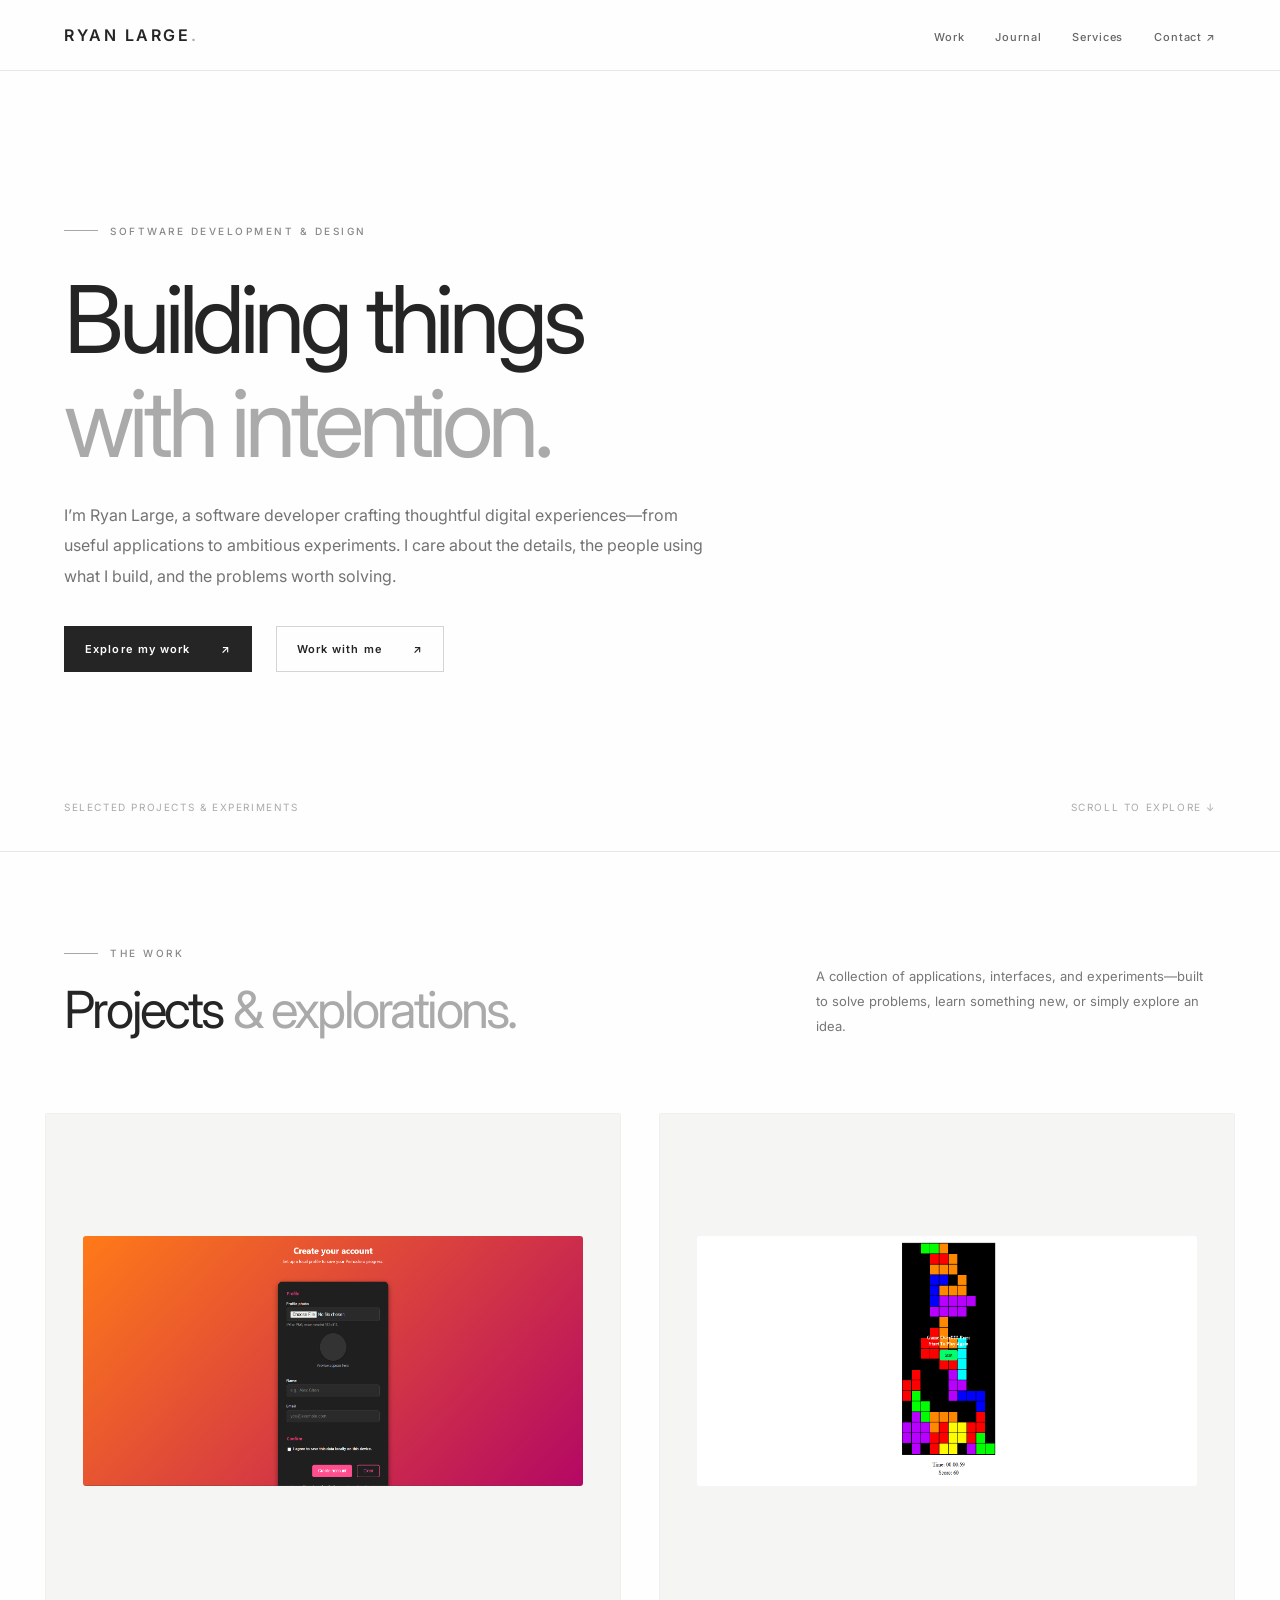
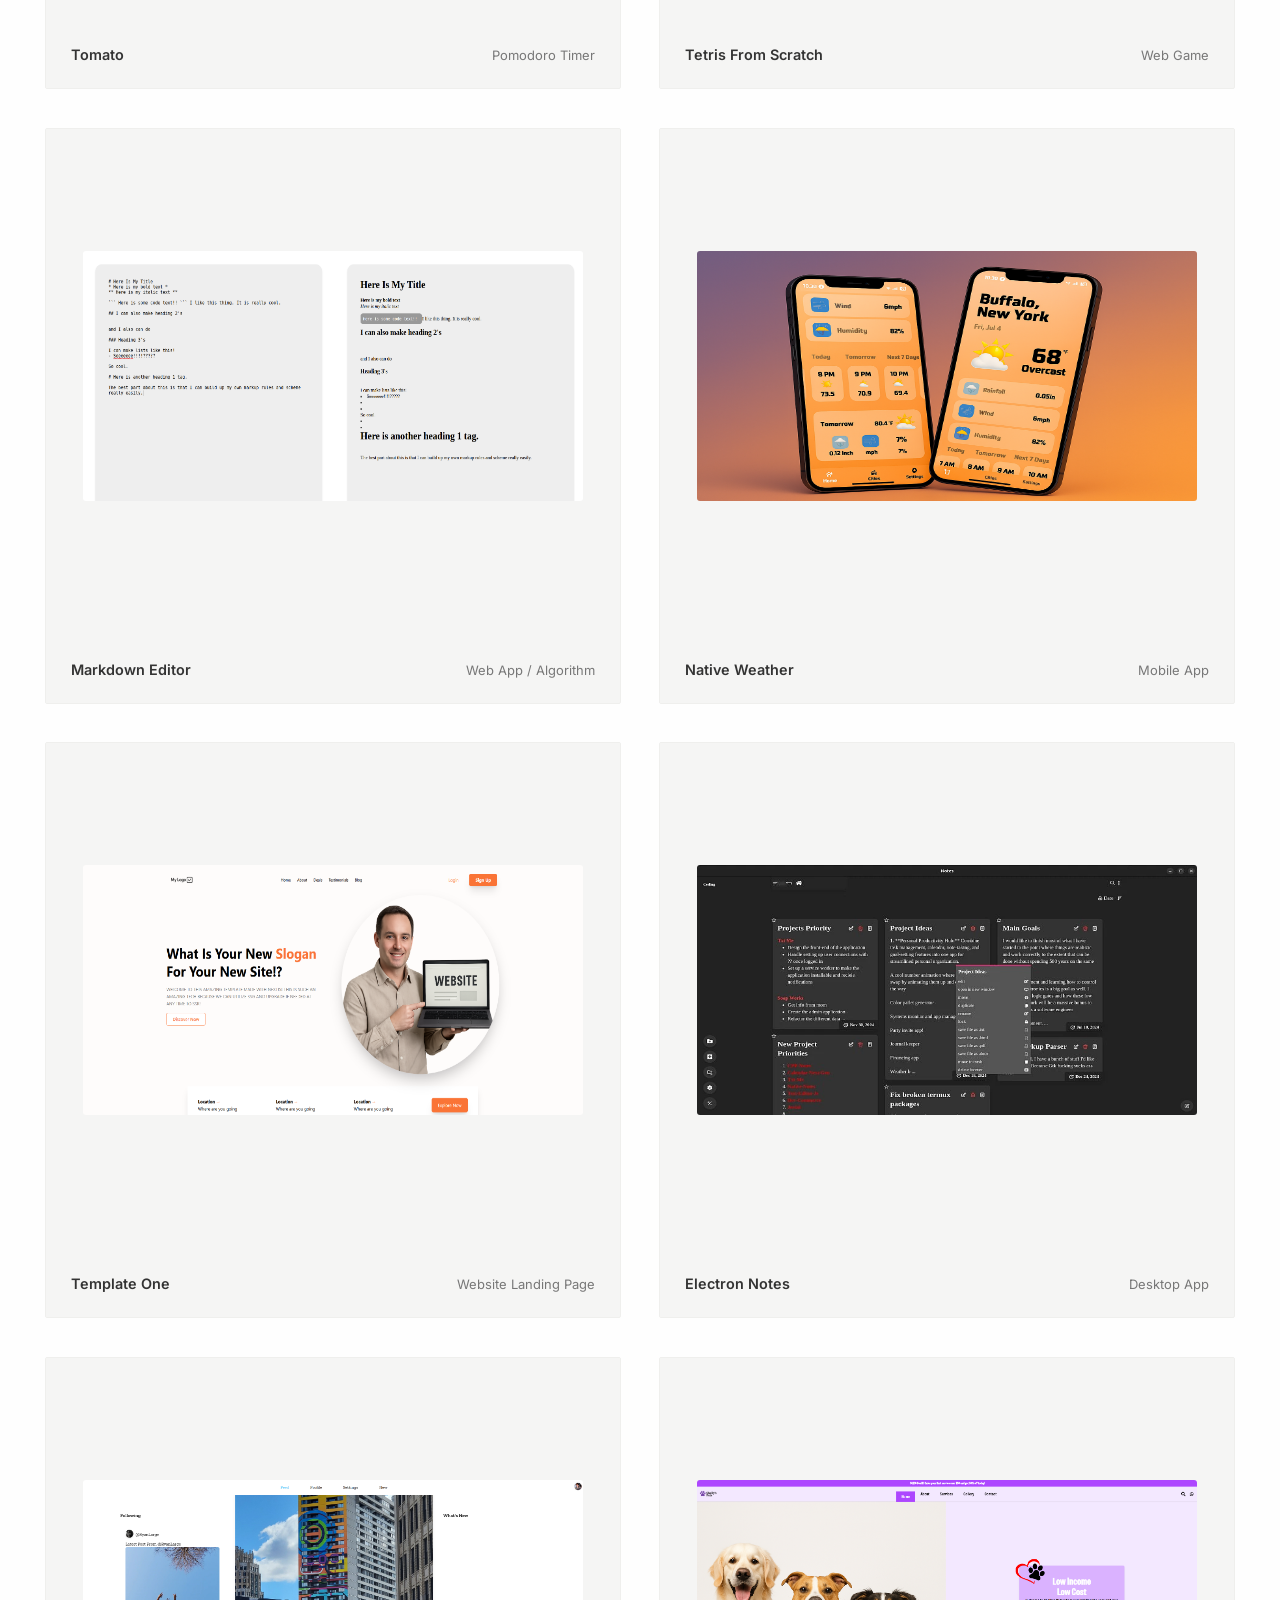
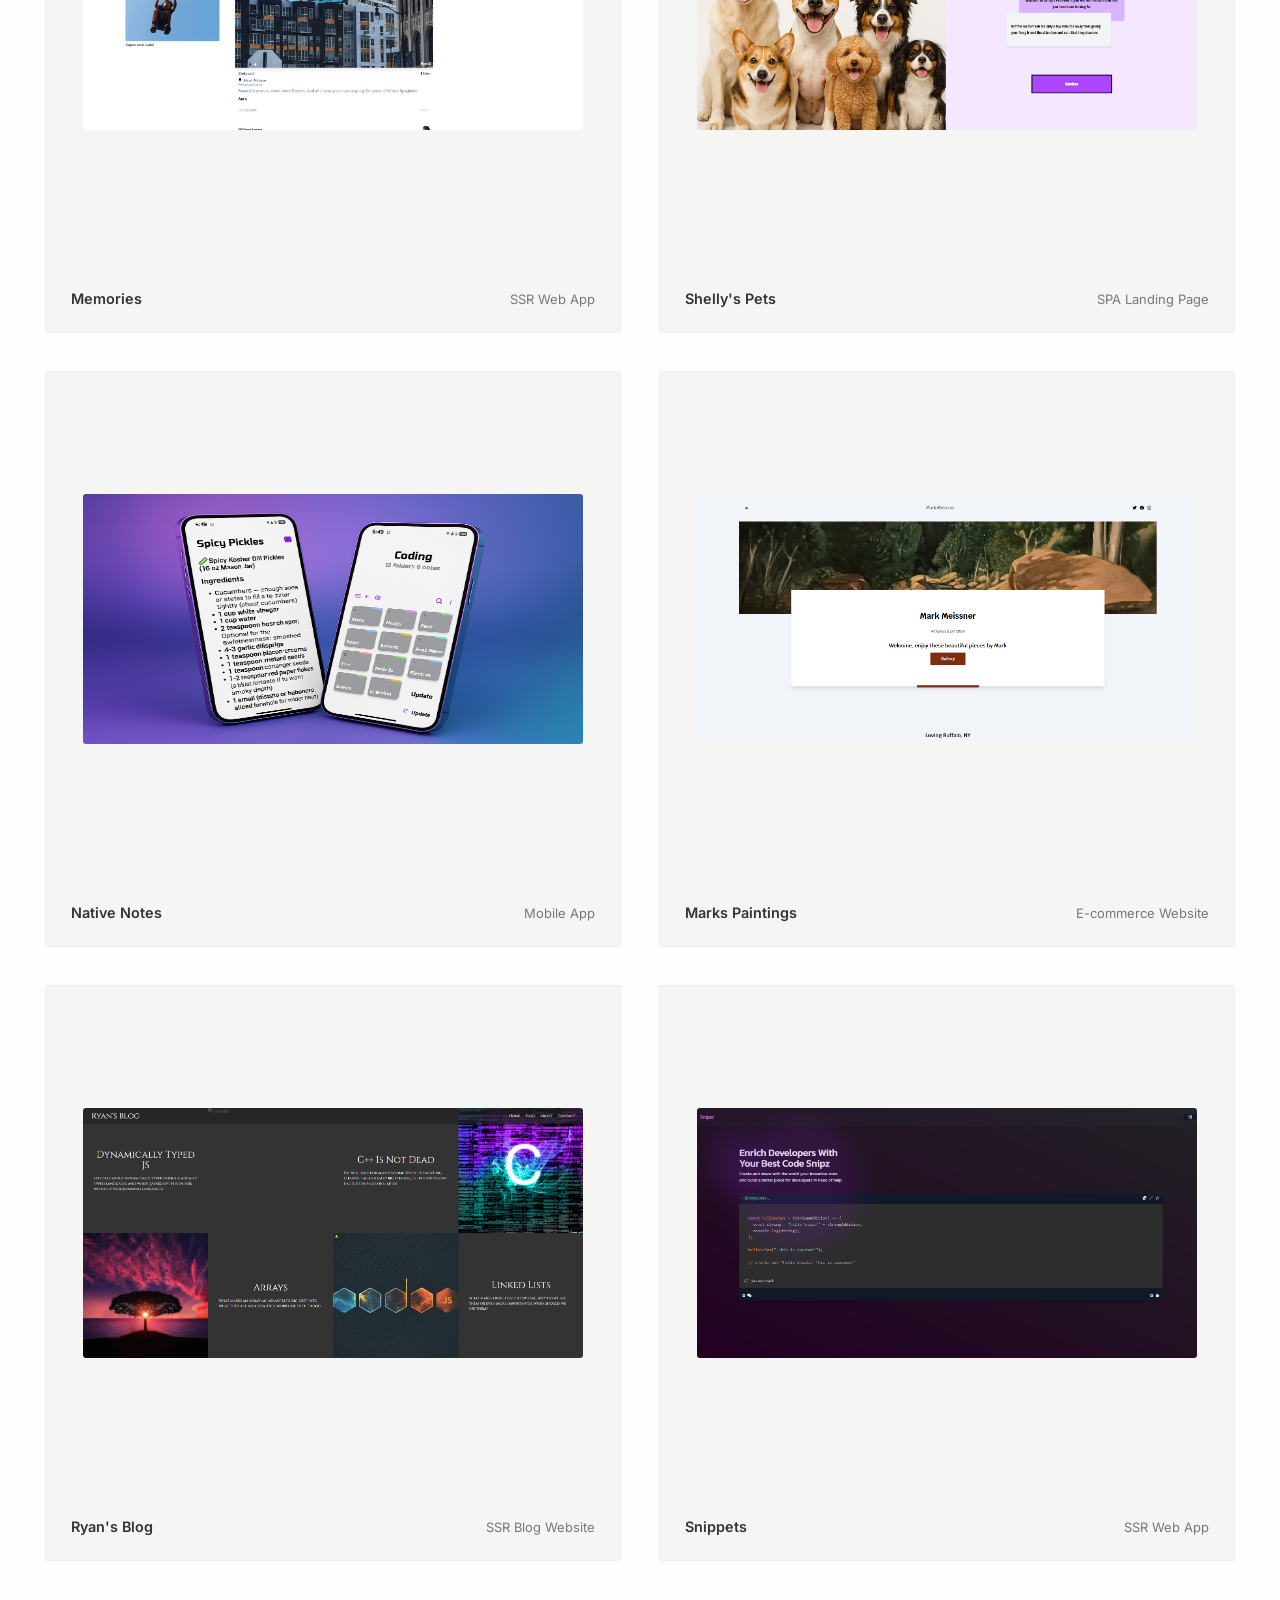
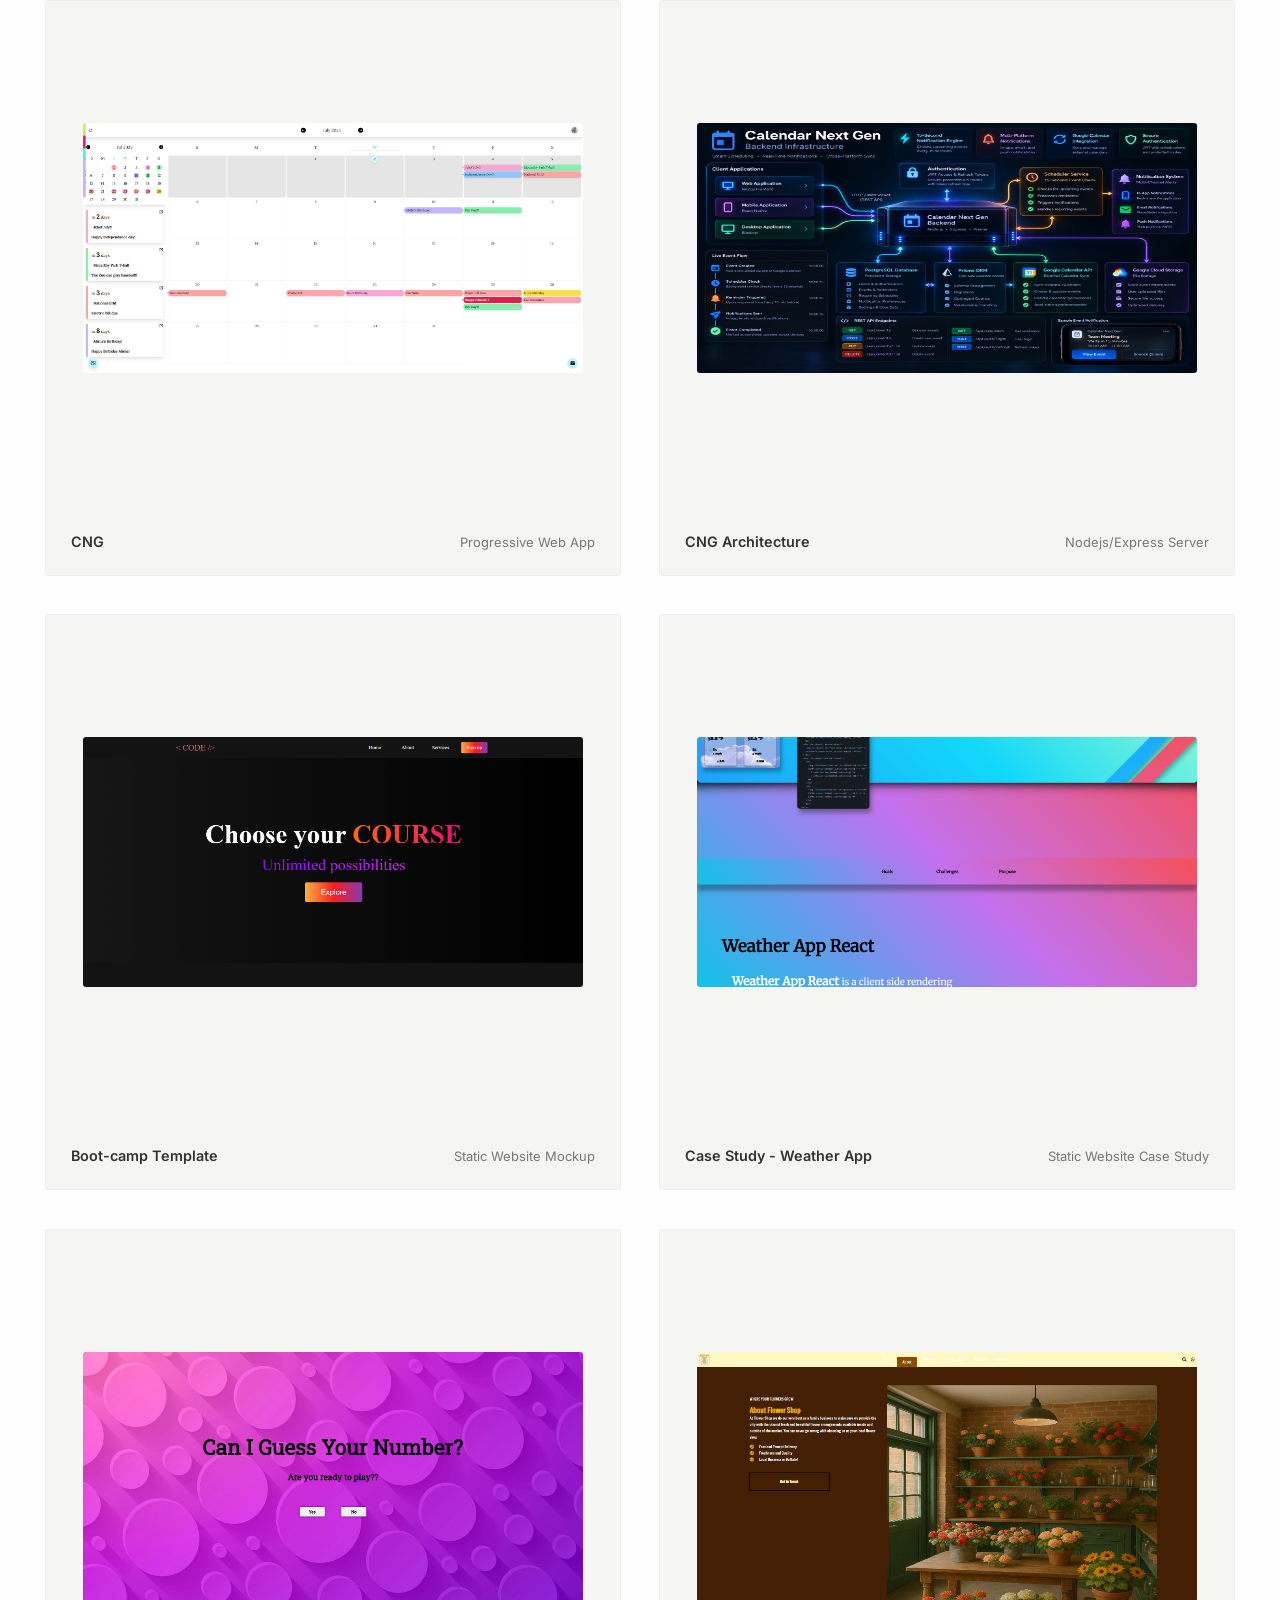
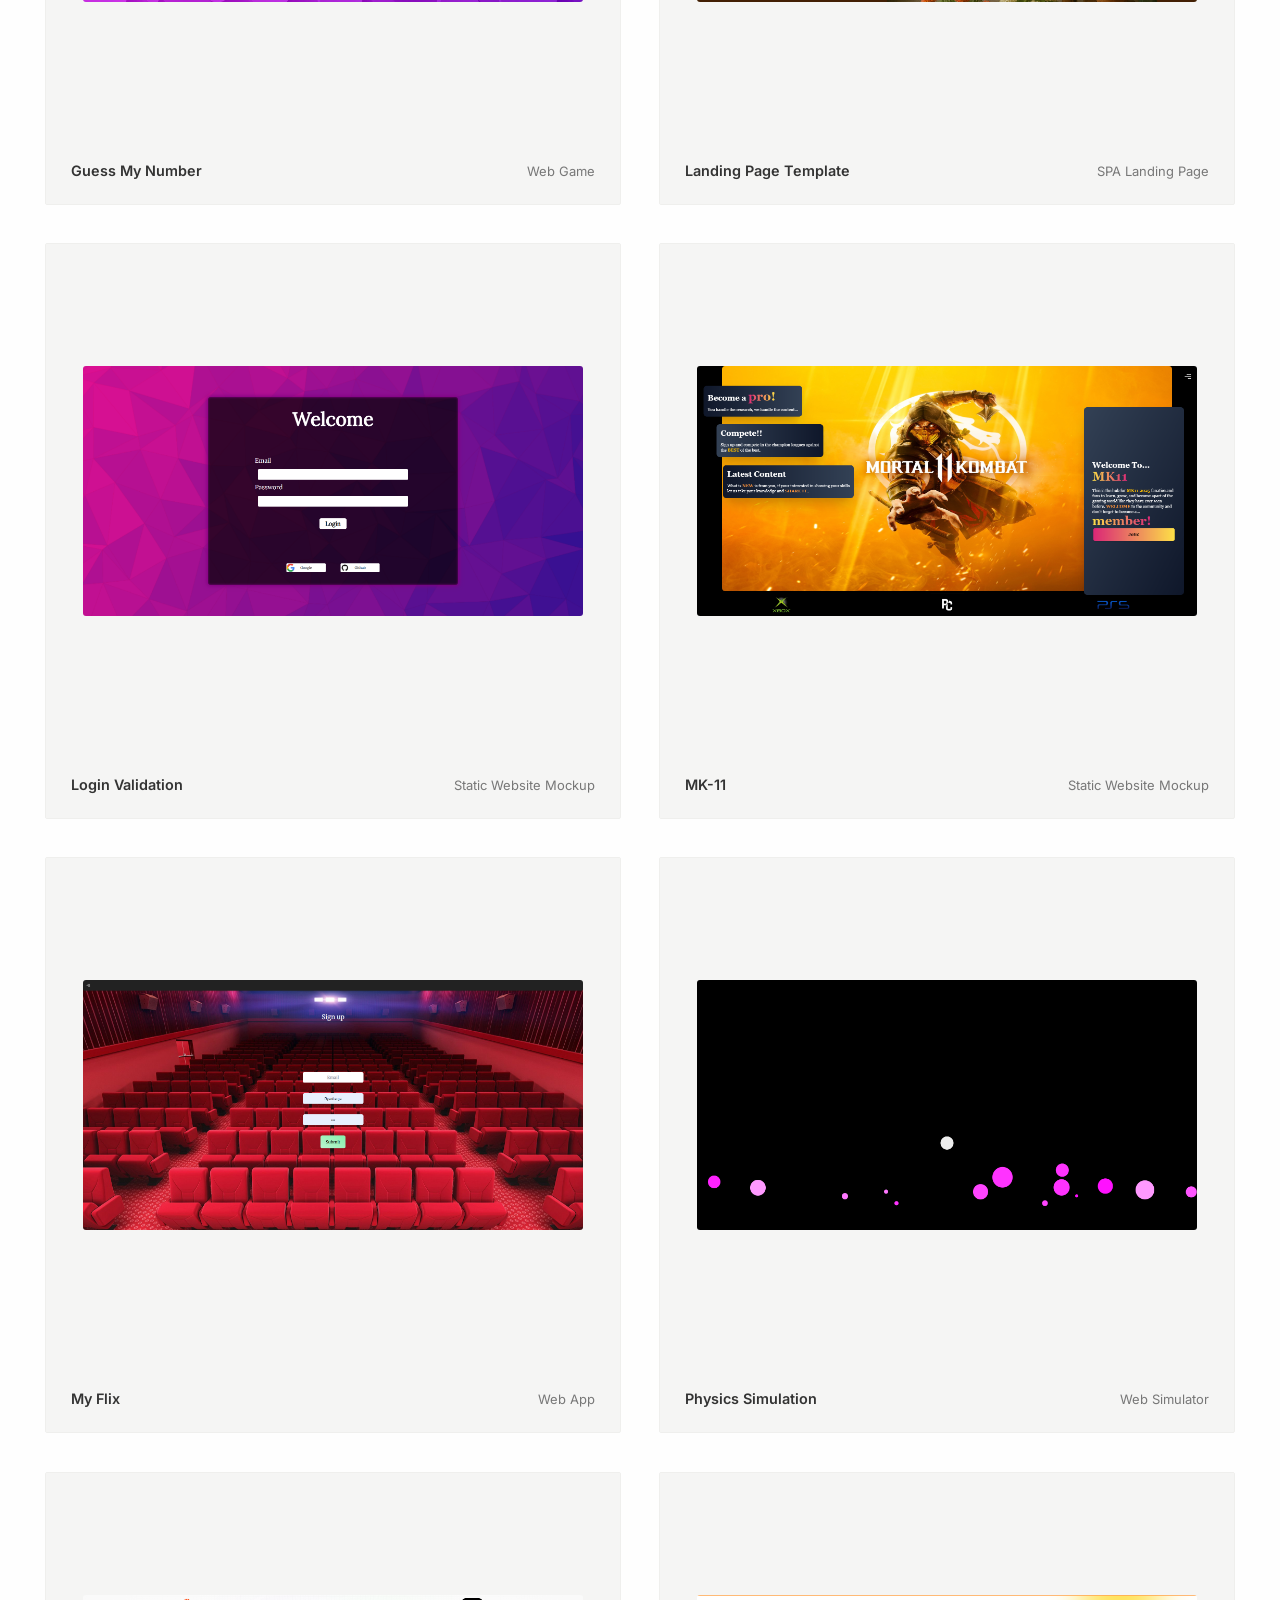
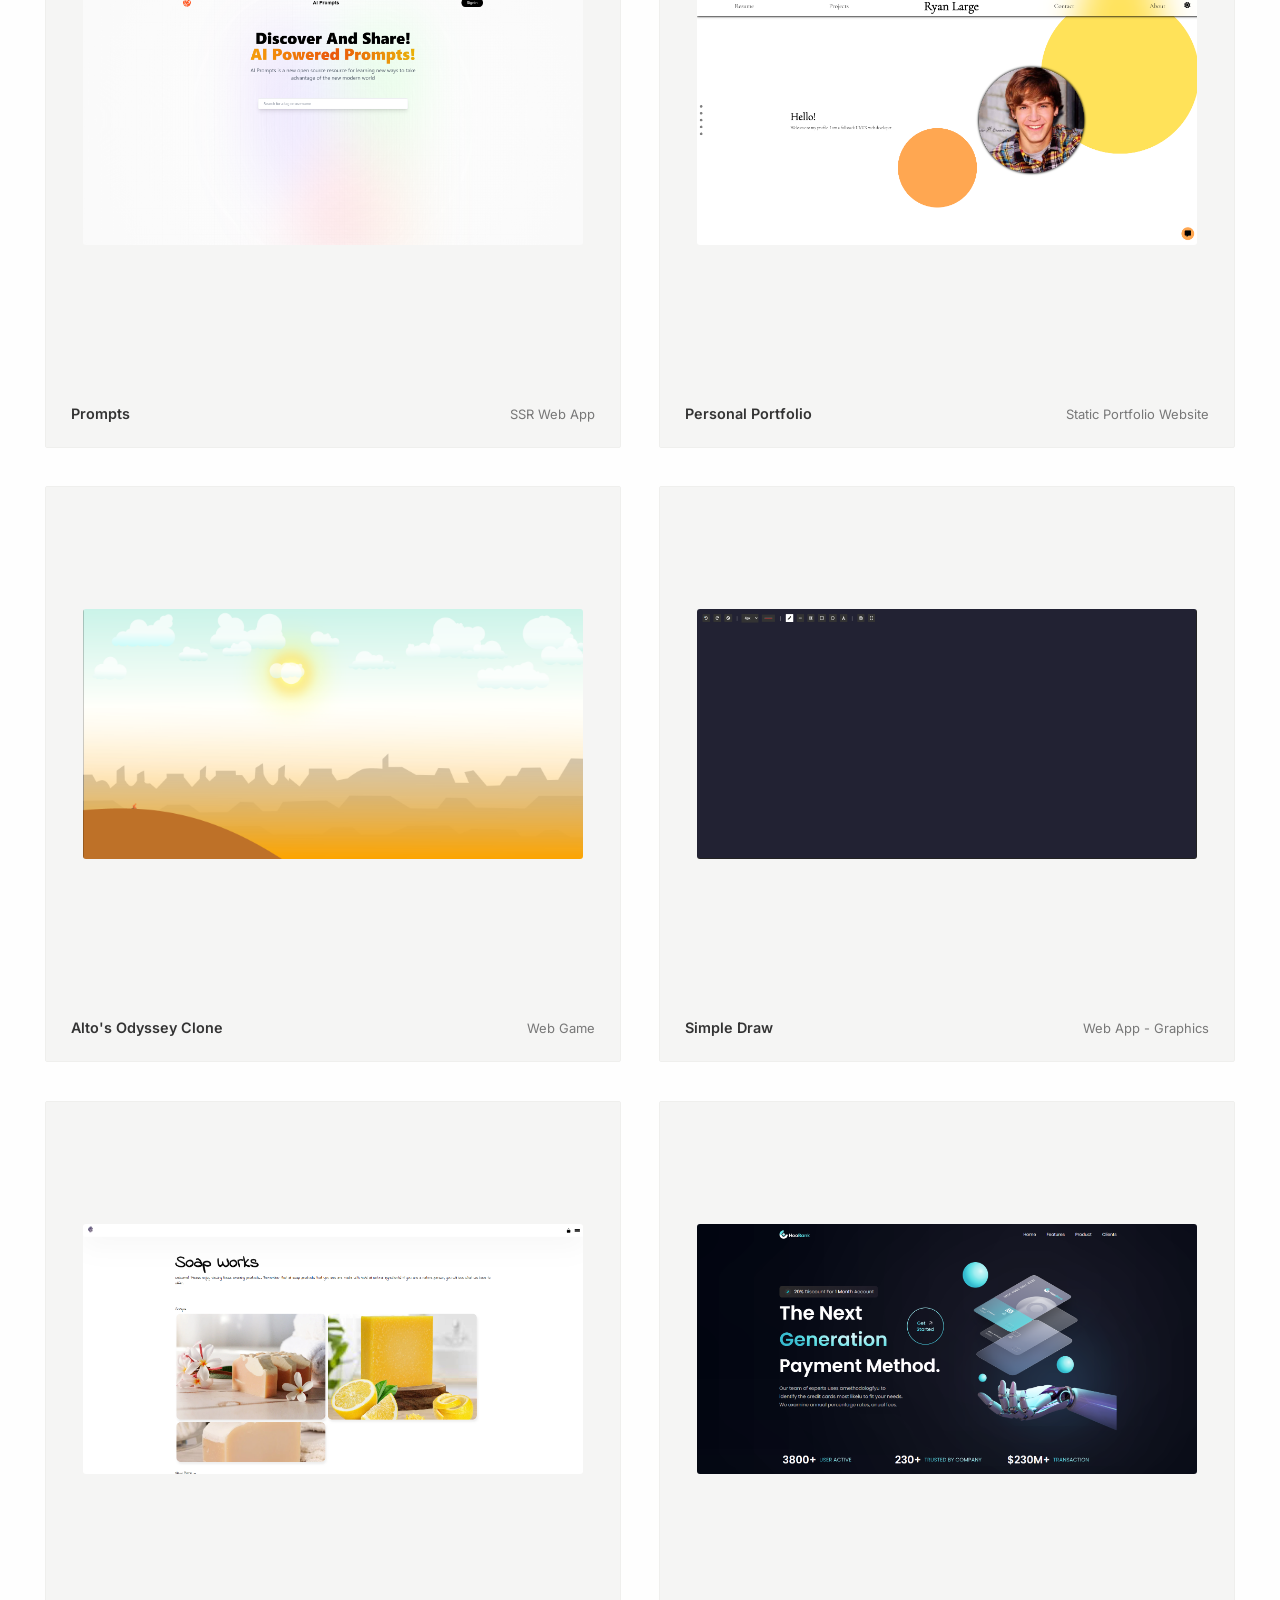
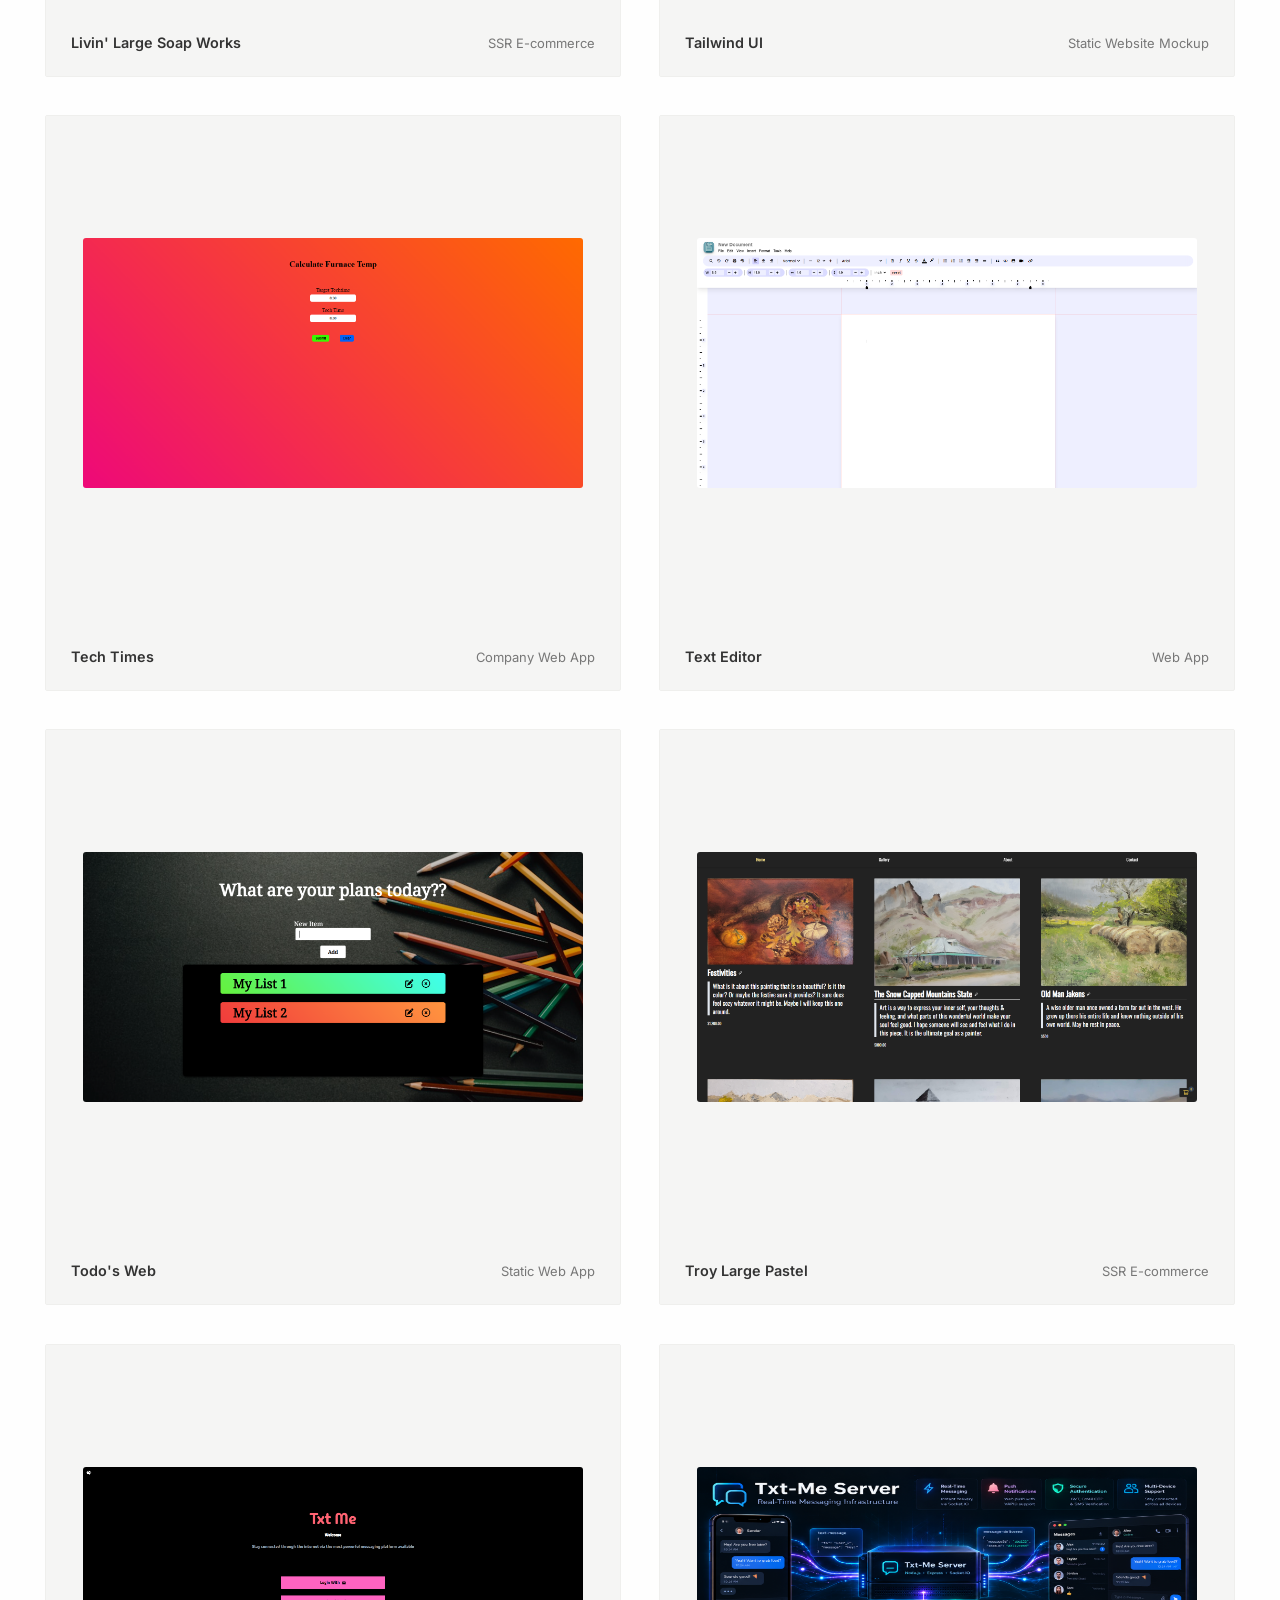
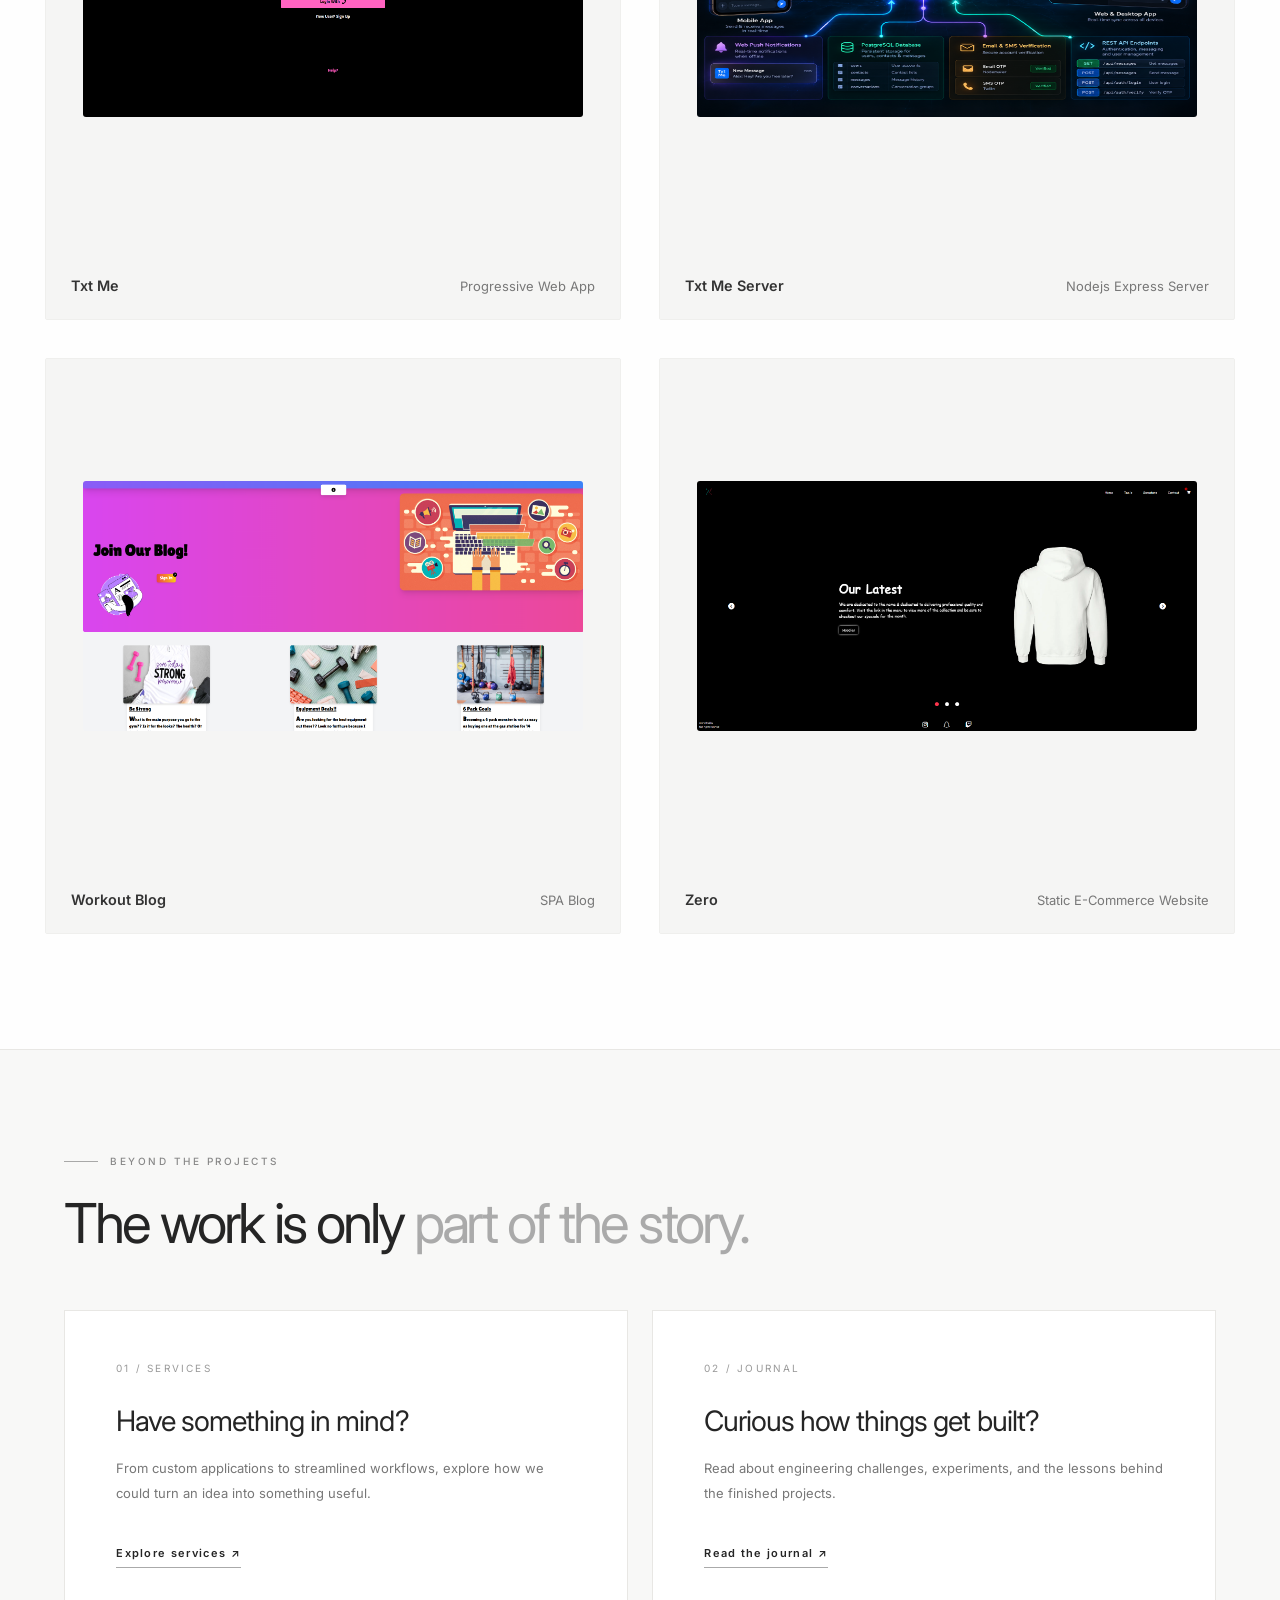
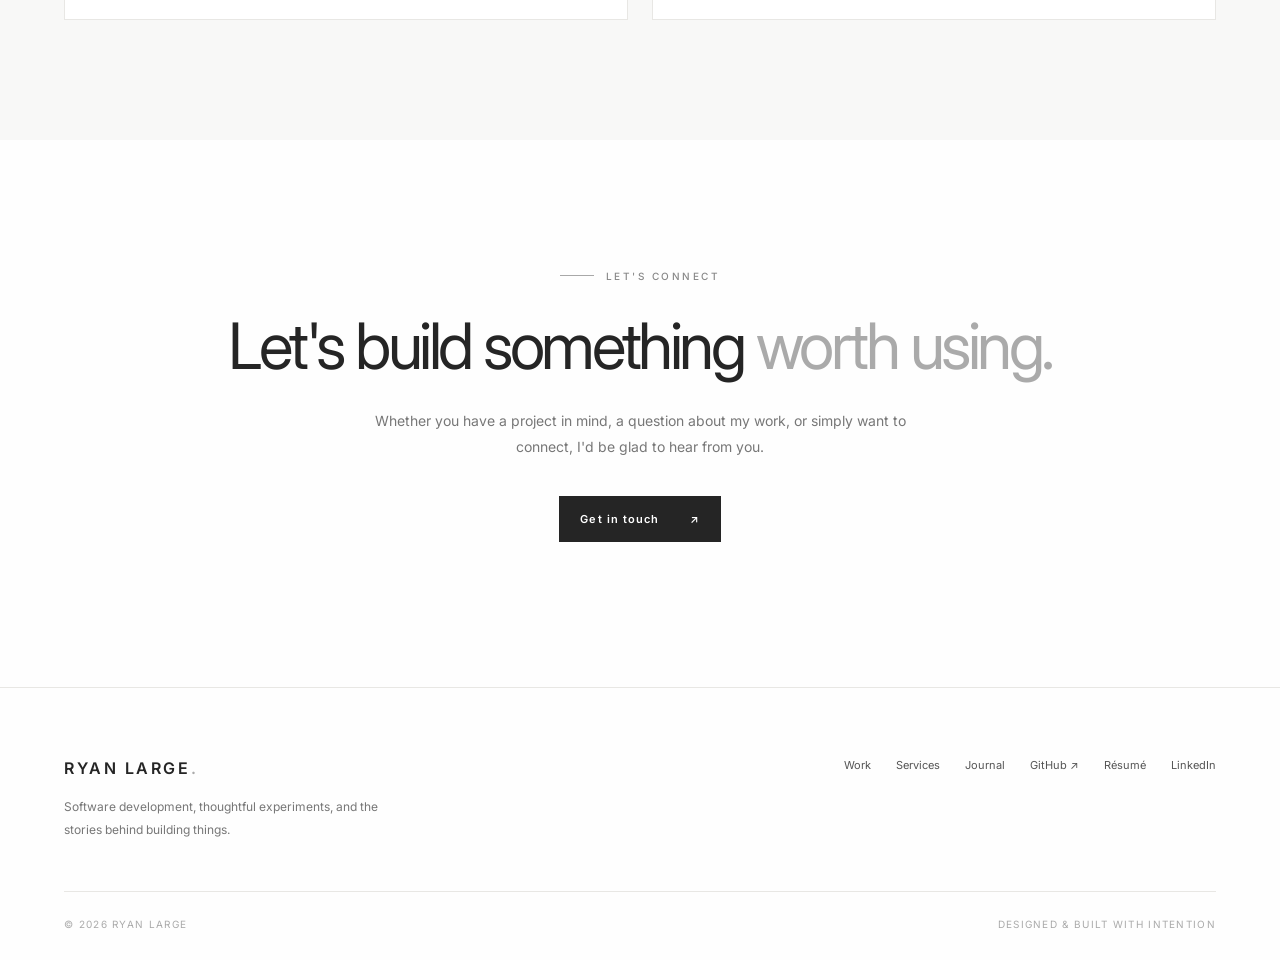
==== commit f8e0f21c: "Adding Footer Links" ====
--- a/index.html
+++ b/index.html
@@ -3,7 +3,10 @@
   <head>
     <meta charset="UTF-8" />
     <meta name="viewport" content="width=device-width, initial-scale=1.0" />
-    <meta name="description" content="Explore software projects, engineering experiments, and custom development services by Ryan Large." />
+    <meta
+      name="description"
+      content="Explore software projects, engineering experiments, and custom development services by Ryan Large."
+    />
     <link rel="stylesheet" href="./styles.css" />
     <link rel="shortcut icon" href="./assets/favicon.png" type="image/x-icon" />
     <script type="module" src="./script.js"></script>
@@ -12,1582 +15,1730 @@
   <body>
     <header class="site-header">
       <nav class="site-nav" aria-label="Main navigation">
-        <a class="site-brand" href="#top" aria-label="Ryan Large, back to top">RYAN LARGE<span>.</span></a>
+        <a class="site-brand" href="#top" aria-label="Ryan Large, back to top"
+          >RYAN LARGE<span>.</span></a
+        >
         <ul class="nav-links">
           <li><a href="#work">Work</a></li>
           <li><a href="https://ryans-blog-roan.vercel.app/">Journal</a></li>
           <li><a href="./services/index.html">Services</a></li>
-          <li><a href="mailto:ryanlarge@ryanlarge.dev">Contact <span aria-hidden="true">↗</span></a></li>
+          <li
+            ><a href="mailto:ryanlarge@ryanlarge.dev"
+              >Contact <span aria-hidden="true">↗</span></a
+            ></li
+          >
         </ul>
       </nav>
     </header>
     <div class="large-img-display"></div>
     <main id="top">
       <section class="portfolio-hero" aria-labelledby="hero-heading">
-        <div class="eyebrow"><span class="eyebrow-line"></span> SOFTWARE DEVELOPMENT & DESIGN</div>
-        <h1 id="hero-heading">Building things<br /><span>with intention.</span></h1>
+        <div class="eyebrow"
+          ><span class="eyebrow-line"></span> SOFTWARE DEVELOPMENT & DESIGN</div
+        >
+        <h1 id="hero-heading"
+          >Building things<br /><span>with intention.</span></h1
+        >
         <p class="intro">
-          I’m Ryan Large, a software developer crafting thoughtful digital experiences—from
-          useful applications to ambitious experiments. I care about the details,
-          the people using what I build, and the problems worth solving.
+          I’m Ryan Large, a software developer crafting thoughtful digital
+          experiences—from useful applications to ambitious experiments. I care
+          about the details, the people using what I build, and the problems
+          worth solving.
         </p>
         <div class="hero-actions">
-          <a class="action-link action-link-primary" href="#work">Explore my work <span aria-hidden="true">↗</span></a>
-          <a class="action-link" href="./services/index.html">Work with me <span aria-hidden="true">↗</span></a>
+          <a class="action-link action-link-primary" href="#work"
+            >Explore my work <span aria-hidden="true">↗</span></a
+          >
+          <a class="action-link" href="./services/index.html"
+            >Work with me <span aria-hidden="true">↗</span></a
+          >
         </div>
-        <div class="hero-bottom"><span>SELECTED PROJECTS & EXPERIMENTS</span><span>SCROLL TO EXPLORE ↓</span></div>
+        <div class="hero-bottom"
+          ><span>SELECTED PROJECTS & EXPERIMENTS</span
+          ><span>SCROLL TO EXPLORE ↓</span></div
+        >
       </section>
       <section class="work-section" id="work" aria-labelledby="work-heading">
         <div class="section-heading">
-          <div><div class="eyebrow"><span class="eyebrow-line"></span> THE WORK</div>
-          <h2 id="work-heading">Projects <span>& explorations.</span></h2></div>
-          <p>A collection of applications, interfaces, and experiments—built to solve problems, learn something new, or simply explore an idea.</p>
+          <div
+            ><div class="eyebrow"
+              ><span class="eyebrow-line"></span> THE WORK</div
+            >
+            <h2 id="work-heading"
+              >Projects <span>& explorations.</span></h2
+            ></div
+          >
+          <p
+            >A collection of applications, interfaces, and experiments—built to
+            solve problems, learn something new, or simply explore an idea.</p
+          >
         </div>
-    <section class="projects">
-      <a
-        href="https://ryanlarge13.github.io/Tomato/"
-        target="_blank" rel="noopener noreferrer"
-        class="project"
-      >
-        <div class="github-btn-container">
-          <img
-            src="./assets/gh.png"
-            class="github-btn"
-            alt="github codebase"
-            data-url="https://github.com/RyanLarge13/Tomato"
-          />
-        </div>
-        <div class="img-expand-btn-container">
-          <img
-            src="./assets/img-expand.png"
-            class="img-expand-btn"
-            alt="expand img"
-            data-url="assets/Tomato.png"
-          />
-        </div>
-        <div
-          class="share-btn-container"
-          data-shareURL="https://ryanlarge13.github.io/Tomato/"
-        >
-          <img
-            src="./assets/share.png"
-            class="share-btn"
-            alt="share this work"
-            data-share="https://ryanlarge13.github.io/Tomato/"
-          />
-        </div>
-        <p class="project-desc">Pomodoro PWA App</p>
-        <div class="project-img-container">
-          <img
-            class="project-img"
-            src="./assets/Tomato.png"
-            alt="project Pomodoro"
-          />
-        </div>
-        <div class="project-info">
-          <p class="project-title">Tomato</p>
-          <p class="project-github">Pomodoro Timer</p>
-        </div>
-      </a>
+        <section class="projects">
+          <a
+            href="https://ryanlarge13.github.io/Tomato/"
+            target="_blank"
+            rel="noopener noreferrer"
+            class="project"
+          >
+            <div class="github-btn-container">
+              <img
+                src="./assets/gh.png"
+                class="github-btn"
+                alt="github codebase"
+                data-url="https://github.com/RyanLarge13/Tomato"
+              />
+            </div>
+            <div class="img-expand-btn-container">
+              <img
+                src="./assets/img-expand.png"
+                class="img-expand-btn"
+                alt="expand img"
+                data-url="assets/Tomato.png"
+              />
+            </div>
+            <div
+              class="share-btn-container"
+              data-shareURL="https://ryanlarge13.github.io/Tomato/"
+            >
+              <img
+                src="./assets/share.png"
+                class="share-btn"
+                alt="share this work"
+                data-share="https://ryanlarge13.github.io/Tomato/"
+              />
+            </div>
+            <p class="project-desc">Pomodoro PWA App</p>
+            <div class="project-img-container">
+              <img
+                class="project-img"
+                src="./assets/Tomato.png"
+                alt="project Pomodoro"
+              />
+            </div>
+            <div class="project-info">
+              <p class="project-title">Tomato</p>
+              <p class="project-github">Pomodoro Timer</p>
+            </div>
+          </a>
 
-      <a
-        href="https://ryanlarge13.github.io/Tetris-JS/"
-        target="_blank" rel="noopener noreferrer"
-        class="project"
-      >
-        <div class="github-btn-container">
-          <img
-            src="./assets/gh.png"
-            class="github-btn"
-            alt="github codebase"
-            data-url="https://github.com/RyanLarge13/Tetris-JS"
-          />
-        </div>
-        <div class="img-expand-btn-container">
-          <img
-            src="./assets/img-expand.png"
-            class="img-expand-btn"
-            alt="expand img"
-            data-url="assets/Tetris.png"
-          />
-        </div>
-        <div
-          class="share-btn-container"
-          data-shareURL="https://ryanlarge13.github.io/Tetris-JS/"
-        >
-          <img
-            src="./assets/share.png"
-            class="share-btn"
-            alt="share this work"
-            data-share="https://ryanlarge13.github.io/Tetris-JS/"
-          />
-        </div>
-        <p class="project-desc">Vanialla JavaScript Game</p>
-        <div class="project-img-container">
-          <img
-            class="project-img"
-            src="./assets/Tetris.png"
-            alt="project Tetris"
-          />
-        </div>
-        <div class="project-info">
-          <p class="project-title">Tetris From Scratch</p>
-          <p class="project-github">Web Game</p>
-        </div>
-      </a>
+          <a
+            href="https://ryanlarge13.github.io/Tetris-JS/"
+            target="_blank"
+            rel="noopener noreferrer"
+            class="project"
+          >
+            <div class="github-btn-container">
+              <img
+                src="./assets/gh.png"
+                class="github-btn"
+                alt="github codebase"
+                data-url="https://github.com/RyanLarge13/Tetris-JS"
+              />
+            </div>
+            <div class="img-expand-btn-container">
+              <img
+                src="./assets/img-expand.png"
+                class="img-expand-btn"
+                alt="expand img"
+                data-url="assets/Tetris.png"
+              />
+            </div>
+            <div
+              class="share-btn-container"
+              data-shareURL="https://ryanlarge13.github.io/Tetris-JS/"
+            >
+              <img
+                src="./assets/share.png"
+                class="share-btn"
+                alt="share this work"
+                data-share="https://ryanlarge13.github.io/Tetris-JS/"
+              />
+            </div>
+            <p class="project-desc">Vanialla JavaScript Game</p>
+            <div class="project-img-container">
+              <img
+                class="project-img"
+                src="./assets/Tetris.png"
+                alt="project Tetris"
+              />
+            </div>
+            <div class="project-info">
+              <p class="project-title">Tetris From Scratch</p>
+              <p class="project-github">Web Game</p>
+            </div>
+          </a>
 
-      <a
-        href="https://ryanlarge13.github.io/Markup-Editor/"
-        target="_blank" rel="noopener noreferrer"
-        class="project"
-      >
-        <div class="github-btn-container">
-          <img
-            src="./assets/gh.png"
-            class="github-btn"
-            alt="github codebase"
-            data-url="https://github.com/RyanLarge13/Markup-Editor"
-          />
-        </div>
-        <div class="img-expand-btn-container">
-          <img
-            src="./assets/img-expand.png"
-            class="img-expand-btn"
-            alt="expand img"
-            data-url="assets/Markup.png"
-          />
-        </div>
-        <div
-          class="share-btn-container"
-          data-shareURL="https://ryanlarge13.github.io/Markup-Editor/"
-        >
-          <img
-            src="./assets/share.png"
-            class="share-btn"
-            alt="share this work"
-            data-share="https://ryanlarge13.github.io/Markup-Editor/"
-          />
-        </div>
-        <p class="project-desc">Static Markup Parser</p>
-        <div class="project-img-container">
-          <img
-            class="project-img"
-            src="./assets/Markup.png"
-            alt="project Markup Editor"
-          />
-        </div>
-        <div class="project-info">
-          <p class="project-title">Markdown Editor</p>
-          <p class="project-github">Web App / Algorithm</p>
-        </div>
-      </a>
+          <a
+            href="https://ryanlarge13.github.io/Markup-Editor/"
+            target="_blank"
+            rel="noopener noreferrer"
+            class="project"
+          >
+            <div class="github-btn-container">
+              <img
+                src="./assets/gh.png"
+                class="github-btn"
+                alt="github codebase"
+                data-url="https://github.com/RyanLarge13/Markup-Editor"
+              />
+            </div>
+            <div class="img-expand-btn-container">
+              <img
+                src="./assets/img-expand.png"
+                class="img-expand-btn"
+                alt="expand img"
+                data-url="assets/Markup.png"
+              />
+            </div>
+            <div
+              class="share-btn-container"
+              data-shareURL="https://ryanlarge13.github.io/Markup-Editor/"
+            >
+              <img
+                src="./assets/share.png"
+                class="share-btn"
+                alt="share this work"
+                data-share="https://ryanlarge13.github.io/Markup-Editor/"
+              />
+            </div>
+            <p class="project-desc">Static Markup Parser</p>
+            <div class="project-img-container">
+              <img
+                class="project-img"
+                src="./assets/Markup.png"
+                alt="project Markup Editor"
+              />
+            </div>
+            <div class="project-info">
+              <p class="project-title">Markdown Editor</p>
+              <p class="project-github">Web App / Algorithm</p>
+            </div>
+          </a>
 
-      <a
-        href="https://github.com/RyanLarge13/Native-Weather"
-        target="_blank" rel="noopener noreferrer"
-        class="project"
-      >
-        <div class="github-btn-container">
-          <img
-            src="./assets/gh.png"
-            class="github-btn"
-            alt="github codebase"
-            data-url="https://github.com/RyanLarge13/Native-Weather"
-          />
-        </div>
-        <div class="img-expand-btn-container">
-          <img
-            src="./assets/img-expand.png"
-            class="img-expand-btn"
-            alt="expand img"
-            data-url="assets/Native-Weather.png"
-          />
-        </div>
-        <div
-          class="share-btn-container"
-          data-shareURL="https://github.com/RyanLarge13/Native-Weather"
-        >
-          <img
-            src="./assets/share.png"
-            class="share-btn"
-            alt="share this work"
-            data-share="https://github.com/RyanLarge13/Native-Weather"
-          />
-        </div>
-        <p class="project-desc">Android Weather Application</p>
-        <div class="project-img-container">
-          <img
-            class="project-img"
-            src="./assets/Native-Weather.png"
-            alt="project Electron Notes"
-          />
-        </div>
-        <div class="project-info">
-          <p class="project-title">Native Weather</p>
-          <p class="project-github">Mobile App</p>
-        </div>
-      </a>
+          <a
+            href="https://github.com/RyanLarge13/Native-Weather"
+            target="_blank"
+            rel="noopener noreferrer"
+            class="project"
+          >
+            <div class="github-btn-container">
+              <img
+                src="./assets/gh.png"
+                class="github-btn"
+                alt="github codebase"
+                data-url="https://github.com/RyanLarge13/Native-Weather"
+              />
+            </div>
+            <div class="img-expand-btn-container">
+              <img
+                src="./assets/img-expand.png"
+                class="img-expand-btn"
+                alt="expand img"
+                data-url="assets/Native-Weather.png"
+              />
+            </div>
+            <div
+              class="share-btn-container"
+              data-shareURL="https://github.com/RyanLarge13/Native-Weather"
+            >
+              <img
+                src="./assets/share.png"
+                class="share-btn"
+                alt="share this work"
+                data-share="https://github.com/RyanLarge13/Native-Weather"
+              />
+            </div>
+            <p class="project-desc">Android Weather Application</p>
+            <div class="project-img-container">
+              <img
+                class="project-img"
+                src="./assets/Native-Weather.png"
+                alt="project Electron Notes"
+              />
+            </div>
+            <div class="project-info">
+              <p class="project-title">Native Weather</p>
+              <p class="project-github">Mobile App</p>
+            </div>
+          </a>
 
-      <a
-        href="https://template-1-gamma-one.vercel.app/"
-        target="_blank" rel="noopener noreferrer"
-        class="project"
-      >
-        <div class="github-btn-container">
-          <img
-            src="./assets/gh.png"
-            class="github-btn"
-            alt="github codebase"
-            data-url="https://github.com/RyanLarge13/Template-1"
-          />
-        </div>
-        <div class="img-expand-btn-container">
-          <img
-            src="./assets/img-expand.png"
-            class="img-expand-btn"
-            alt="expand img"
-            data-url="assets/Template-1.png"
-          />
-        </div>
-        <div
-          class="share-btn-container"
-          data-shareURL="https://github.com/RyanLarge13/Template-1"
-        >
-          <img
-            src="./assets/share.png"
-            class="share-btn"
-            alt="share this work"
-            data-share="https://github.com/RyanLarge13/Template-1"
-          />
-        </div>
-        <p class="project-desc">Reusable Template Page</p>
-        <div class="project-img-container">
-          <img
-            class="project-img"
-            src="./assets/Template-1.png"
-            alt="project Reusable Template"
-          />
-        </div>
-        <div class="project-info">
-          <p class="project-title">Template One</p>
-          <p class="project-github">Website Landing Page</p>
-        </div>
-      </a>
+          <a
+            href="https://template-1-gamma-one.vercel.app/"
+            target="_blank"
+            rel="noopener noreferrer"
+            class="project"
+          >
+            <div class="github-btn-container">
+              <img
+                src="./assets/gh.png"
+                class="github-btn"
+                alt="github codebase"
+                data-url="https://github.com/RyanLarge13/Template-1"
+              />
+            </div>
+            <div class="img-expand-btn-container">
+              <img
+                src="./assets/img-expand.png"
+                class="img-expand-btn"
+                alt="expand img"
+                data-url="assets/Template-1.png"
+              />
+            </div>
+            <div
+              class="share-btn-container"
+              data-shareURL="https://github.com/RyanLarge13/Template-1"
+            >
+              <img
+                src="./assets/share.png"
+                class="share-btn"
+                alt="share this work"
+                data-share="https://github.com/RyanLarge13/Template-1"
+              />
+            </div>
+            <p class="project-desc">Reusable Template Page</p>
+            <div class="project-img-container">
+              <img
+                class="project-img"
+                src="./assets/Template-1.png"
+                alt="project Reusable Template"
+              />
+            </div>
+            <div class="project-info">
+              <p class="project-title">Template One</p>
+              <p class="project-github">Website Landing Page</p>
+            </div>
+          </a>
 
-      <a href="https://snapcraft.io/web-notes" target="_blank" rel="noopener noreferrer" class="project">
-        <div class="github-btn-container">
-          <img
-            src="./assets/gh.png"
-            class="github-btn"
-            alt="github codebase"
-            data-url="https://github.com/RyanLarge13/Electron-Notes"
-          />
-        </div>
-        <div class="img-expand-btn-container">
-          <img
-            src="./assets/img-expand.png"
-            class="img-expand-btn"
-            alt="expand img"
-            data-url="assets/Electron-Notes.webp"
-          />
-        </div>
-        <div
-          class="share-btn-container"
-          data-shareURL="https://snapcraft.io/web-notes"
-        >
-          <img
-            src="./assets/share.png"
-            class="share-btn"
-            alt="share this work"
-            data-share="https://snapcraft.io/web-notes"
-          />
-        </div>
-        <p class="project-desc">Notes Taking Desktop App</p>
-        <div class="project-img-container">
-          <img
-            class="project-img"
-            src="./assets/Electron-Notes.webp"
-            alt="project Electron Notes"
-          />
-        </div>
-        <div class="project-info">
-          <p class="project-title">Electron Notes</p>
-          <p class="project-github">Desktop App</p>
-        </div>
-      </a>
-      <a
-        class="project"
-        href="https://memories-omega-gilt.vercel.app/"
-        target="_blank" rel="noopener noreferrer"
-      >
-        <div class="github-btn-container">
-          <img
-            src="./assets/gh.png"
-            class="github-btn"
-            alt="github codebase"
-            data-url="https://github.com/RyanLarge13/Memories"
-          />
-        </div>
-        <div class="img-expand-btn-container">
-          <img
-            src="./assets/img-expand.png"
-            class="img-expand-btn"
-            alt="expand img"
-            data-url="assets/Memories.png"
-          />
-        </div>
-        <div
-          class="share-btn-container"
-          data-shareURL="https://memories-omega-gilt.vercel.app/"
-        >
-          <img
-            src="./assets/share.png"
-            class="share-btn"
-            alt="share this work"
-            data-share=""
-          />
-        </div>
-        <p class="project-desc">Instagram Like Web App</p>
-        <div class="project-img-container">
-          <img
-            class="project-img"
-            src="./assets/Memories.png"
-            alt="project Memories"
-          />
-        </div>
-        <div class="project-info">
-          <p class="project-title">Memories</p>
-          <p class="project-github">SSR Web App</p>
-        </div>
-      </a>
-      <a
-        class="project"
-        href="https://shellys-pets.vercel.app/"
-        target="_blank" rel="noopener noreferrer"
-      >
-        <div class="github-btn-container">
-          <img
-            src="./assets/gh.png"
-            class="github-btn"
-            alt="github codebase"
-            data-url="https://github.com/RyanLarge13/Shellys-Pets"
-          />
-        </div>
-        <div class="img-expand-btn-container">
-          <img
-            src="./assets/img-expand.png"
-            class="img-expand-btn"
-            alt="expand img"
-            data-url="assets/Shellys-Pets.png"
-          />
-        </div>
-        <div class="share-btn-container" data-shareURL="">
-          <img
-            src="./assets/share.png"
-            class="share-btn"
-            alt="share this work"
-            data-share="https://shellys-pets.vercel.app/"
-          />
-        </div>
-        <p class="project-desc">Local Groomers Page</p>
-        <div class="project-img-container">
-          <img
-            class="project-img"
-            src="./assets/Shellys-Pets.png"
-            alt="project Shelly's Pets"
-          />
-        </div>
-        <div class="project-info">
-          <p class="project-title">Shelly's Pets</p>
-          <p class="project-github">SPA Landing Page</p>
-        </div>
-      </a>
-      <a
-        href="https://expo.dev/artifacts/eas/ueF9WuMNQdwdRxCQKQC44W.apk"
-        target="_blank" rel="noopener noreferrer"
-        class="project"
-      >
-        <div class="github-btn-container">
-          <img
-            src="./assets/gh.png"
-            class="github-btn"
-            alt="github codebase"
-            data-url="https://github.com/RyanLarge13/Native-Notes"
-          />
-        </div>
-        <div class="img-expand-btn-container">
-          <img
-            src="./assets/img-expand.png"
-            class="img-expand-btn"
-            alt="expand img"
-            data-url="assets/Native-Notes.png"
-          />
-        </div>
-        <div
-          class="share-btn-container"
-          data-shareURL="https://expo.dev/artifacts/eas/ueF9WuMNQdwdRxCQKQC44W.apk"
-        >
-          <img
-            src="./assets/share.png"
-            class="share-btn"
-            alt="share this work"
-            data-share=""
-          />
-        </div>
-        <p class="project-desc">Cross Platform Android Notes App</p>
-        <div class="project-img-container">
-          <img
-            class="project-img"
-            src="./assets/Native-Notes.png"
-            alt="project Native Notes"
-          />
-        </div>
-        <div class="project-info">
-          <p class="project-title">Native Notes</p>
-          <p class="project-github">Mobile App</p>
-        </div>
-      </a>
-      <a
-        class="project"
-        href="https://marks-paintings.vercel.app/"
-        target="_blank" rel="noopener noreferrer"
-      >
-        <div class="github-btn-container">
-          <img
-            src="./assets/gh.png"
-            class="github-btn"
-            alt="github codebase"
-            data-url="https://github.com/RyanLarge13/Marks-Paintings"
-          />
-        </div>
-        <div class="img-expand-btn-container">
-          <img
-            src="./assets/img-expand.png"
-            class="img-expand-btn"
-            alt="expand img"
-            data-url="assets/Marks-Paintings.png"
-          />
-        </div>
-        <div class="share-btn-container" data-shareURL="">
-          <img
-            src="./assets/share.png"
-            class="share-btn"
-            alt="share this work"
-            data-share="https://marks-paintings.vercel.app/"
-          />
-        </div>
-        <p class="project-desc">Coworker Selling His Paintings</p>
-        <div class="project-img-container">
-          <img
-            class="project-img"
-            src="./assets/Marks-Paintings.png"
-            alt="project Marks Paintings"
-          />
-        </div>
-        <div class="project-info">
-          <p class="project-title">Marks Paintings</p>
-          <p class="project-github">E-commerce Website</p>
-        </div>
-      </a>
-      <a
-        class="project"
-        href="https://ryans-blog-roan.vercel.app/"
-        target="_blank" rel="noopener noreferrer"
-      >
-        <div class="github-btn-container">
-          <img
-            src="./assets/gh.png"
-            class="github-btn"
-            alt="github codebase"
-            data-url="https://github.com/RyanLarge13/Ryans-Blog"
-          />
-        </div>
-        <div class="img-expand-btn-container">
-          <img
-            src="./assets/img-expand.png"
-            class="img-expand-btn"
-            alt="expand img"
-            data-url="assets/Blog.png"
-          />
-        </div>
-        <div class="share-btn-container" data-shareURL="">
-          <img
-            src="./assets/share.png"
-            class="share-btn"
-            alt="share this work"
-            data-share="https://ryans-blog-roan.vercel.app/"
-          />
-        </div>
-        <p class="project-desc">My Personal Blog</p>
-        <div class="project-img-container">
-          <img class="project-img" src="./assets/Blog.png" alt="project Blog" />
-        </div>
-        <div class="project-info">
-          <p class="project-title">Ryan's Blog</p>
-          <p class="project-github">SSR Blog Website</p>
-        </div>
-      </a>
-      <a
-        class="project"
-        href="https://snippets-rho.vercel.app/"
-        target="_blank" rel="noopener noreferrer"
-      >
-        <div class="github-btn-container">
-          <img
-            src="./assets/gh.png"
-            class="github-btn"
-            alt="github codebase"
-            data-url="https://github.com/RyanLarge13/Snippets"
-          />
-        </div>
-        <div class="img-expand-btn-container">
-          <img
-            src="./assets/img-expand.png"
-            class="img-expand-btn"
-            alt="expand img"
-            data-url="assets/Snippets.png"
-          />
-        </div>
-        <div class="share-btn-container" data-shareURL="">
-          <img
-            src="./assets/share.png"
-            class="share-btn"
-            alt="share this work"
-            data-share="https://snippets-rho.vercel.app/"
-          />
-        </div>
-        <p class="project-desc">Copy And Paste Your Code</p>
-        <div class="project-img-container">
-          <img
-            class="project-img"
-            src="./assets/Snippets.png"
-            alt="project Blog"
-          />
-        </div>
-        <div class="project-info">
-          <p class="project-title">Snippets</p>
-          <p class="project-github">SSR Web App</p>
-        </div>
-      </a>
+          <a
+            href="https://snapcraft.io/web-notes"
+            target="_blank"
+            rel="noopener noreferrer"
+            class="project"
+          >
+            <div class="github-btn-container">
+              <img
+                src="./assets/gh.png"
+                class="github-btn"
+                alt="github codebase"
+                data-url="https://github.com/RyanLarge13/Electron-Notes"
+              />
+            </div>
+            <div class="img-expand-btn-container">
+              <img
+                src="./assets/img-expand.png"
+                class="img-expand-btn"
+                alt="expand img"
+                data-url="assets/Electron-Notes.webp"
+              />
+            </div>
+            <div
+              class="share-btn-container"
+              data-shareURL="https://snapcraft.io/web-notes"
+            >
+              <img
+                src="./assets/share.png"
+                class="share-btn"
+                alt="share this work"
+                data-share="https://snapcraft.io/web-notes"
+              />
+            </div>
+            <p class="project-desc">Notes Taking Desktop App</p>
+            <div class="project-img-container">
+              <img
+                class="project-img"
+                src="./assets/Electron-Notes.webp"
+                alt="project Electron Notes"
+              />
+            </div>
+            <div class="project-info">
+              <p class="project-title">Electron Notes</p>
+              <p class="project-github">Desktop App</p>
+            </div>
+          </a>
+          <a
+            class="project"
+            href="https://memories-omega-gilt.vercel.app/"
+            target="_blank"
+            rel="noopener noreferrer"
+          >
+            <div class="github-btn-container">
+              <img
+                src="./assets/gh.png"
+                class="github-btn"
+                alt="github codebase"
+                data-url="https://github.com/RyanLarge13/Memories"
+              />
+            </div>
+            <div class="img-expand-btn-container">
+              <img
+                src="./assets/img-expand.png"
+                class="img-expand-btn"
+                alt="expand img"
+                data-url="assets/Memories.png"
+              />
+            </div>
+            <div
+              class="share-btn-container"
+              data-shareURL="https://memories-omega-gilt.vercel.app/"
+            >
+              <img
+                src="./assets/share.png"
+                class="share-btn"
+                alt="share this work"
+                data-share=""
+              />
+            </div>
+            <p class="project-desc">Instagram Like Web App</p>
+            <div class="project-img-container">
+              <img
+                class="project-img"
+                src="./assets/Memories.png"
+                alt="project Memories"
+              />
+            </div>
+            <div class="project-info">
+              <p class="project-title">Memories</p>
+              <p class="project-github">SSR Web App</p>
+            </div>
+          </a>
+          <a
+            class="project"
+            href="https://shellys-pets.vercel.app/"
+            target="_blank"
+            rel="noopener noreferrer"
+          >
+            <div class="github-btn-container">
+              <img
+                src="./assets/gh.png"
+                class="github-btn"
+                alt="github codebase"
+                data-url="https://github.com/RyanLarge13/Shellys-Pets"
+              />
+            </div>
+            <div class="img-expand-btn-container">
+              <img
+                src="./assets/img-expand.png"
+                class="img-expand-btn"
+                alt="expand img"
+                data-url="assets/Shellys-Pets.png"
+              />
+            </div>
+            <div class="share-btn-container" data-shareURL="">
+              <img
+                src="./assets/share.png"
+                class="share-btn"
+                alt="share this work"
+                data-share="https://shellys-pets.vercel.app/"
+              />
+            </div>
+            <p class="project-desc">Local Groomers Page</p>
+            <div class="project-img-container">
+              <img
+                class="project-img"
+                src="./assets/Shellys-Pets.png"
+                alt="project Shelly's Pets"
+              />
+            </div>
+            <div class="project-info">
+              <p class="project-title">Shelly's Pets</p>
+              <p class="project-github">SPA Landing Page</p>
+            </div>
+          </a>
+          <a
+            href="https://expo.dev/artifacts/eas/ueF9WuMNQdwdRxCQKQC44W.apk"
+            target="_blank"
+            rel="noopener noreferrer"
+            class="project"
+          >
+            <div class="github-btn-container">
+              <img
+                src="./assets/gh.png"
+                class="github-btn"
+                alt="github codebase"
+                data-url="https://github.com/RyanLarge13/Native-Notes"
+              />
+            </div>
+            <div class="img-expand-btn-container">
+              <img
+                src="./assets/img-expand.png"
+                class="img-expand-btn"
+                alt="expand img"
+                data-url="assets/Native-Notes.png"
+              />
+            </div>
+            <div
+              class="share-btn-container"
+              data-shareURL="https://expo.dev/artifacts/eas/ueF9WuMNQdwdRxCQKQC44W.apk"
+            >
+              <img
+                src="./assets/share.png"
+                class="share-btn"
+                alt="share this work"
+                data-share=""
+              />
+            </div>
+            <p class="project-desc">Cross Platform Android Notes App</p>
+            <div class="project-img-container">
+              <img
+                class="project-img"
+                src="./assets/Native-Notes.png"
+                alt="project Native Notes"
+              />
+            </div>
+            <div class="project-info">
+              <p class="project-title">Native Notes</p>
+              <p class="project-github">Mobile App</p>
+            </div>
+          </a>
+          <a
+            class="project"
+            href="https://marks-paintings.vercel.app/"
+            target="_blank"
+            rel="noopener noreferrer"
+          >
+            <div class="github-btn-container">
+              <img
+                src="./assets/gh.png"
+                class="github-btn"
+                alt="github codebase"
+                data-url="https://github.com/RyanLarge13/Marks-Paintings"
+              />
+            </div>
+            <div class="img-expand-btn-container">
+              <img
+                src="./assets/img-expand.png"
+                class="img-expand-btn"
+                alt="expand img"
+                data-url="assets/Marks-Paintings.png"
+              />
+            </div>
+            <div class="share-btn-container" data-shareURL="">
+              <img
+                src="./assets/share.png"
+                class="share-btn"
+                alt="share this work"
+                data-share="https://marks-paintings.vercel.app/"
+              />
+            </div>
+            <p class="project-desc">Coworker Selling His Paintings</p>
+            <div class="project-img-container">
+              <img
+                class="project-img"
+                src="./assets/Marks-Paintings.png"
+                alt="project Marks Paintings"
+              />
+            </div>
+            <div class="project-info">
+              <p class="project-title">Marks Paintings</p>
+              <p class="project-github">E-commerce Website</p>
+            </div>
+          </a>
+          <a
+            class="project"
+            href="https://ryans-blog-roan.vercel.app/"
+            target="_blank"
+            rel="noopener noreferrer"
+          >
+            <div class="github-btn-container">
+              <img
+                src="./assets/gh.png"
+                class="github-btn"
+                alt="github codebase"
+                data-url="https://github.com/RyanLarge13/Ryans-Blog"
+              />
+            </div>
+            <div class="img-expand-btn-container">
+              <img
+                src="./assets/img-expand.png"
+                class="img-expand-btn"
+                alt="expand img"
+                data-url="assets/Blog.png"
+              />
+            </div>
+            <div class="share-btn-container" data-shareURL="">
+              <img
+                src="./assets/share.png"
+                class="share-btn"
+                alt="share this work"
+                data-share="https://ryans-blog-roan.vercel.app/"
+              />
+            </div>
+            <p class="project-desc">My Personal Blog</p>
+            <div class="project-img-container">
+              <img
+                class="project-img"
+                src="./assets/Blog.png"
+                alt="project Blog"
+              />
+            </div>
+            <div class="project-info">
+              <p class="project-title">Ryan's Blog</p>
+              <p class="project-github">SSR Blog Website</p>
+            </div>
+          </a>
+          <a
+            class="project"
+            href="https://snippets-rho.vercel.app/"
+            target="_blank"
+            rel="noopener noreferrer"
+          >
+            <div class="github-btn-container">
+              <img
+                src="./assets/gh.png"
+                class="github-btn"
+                alt="github codebase"
+                data-url="https://github.com/RyanLarge13/Snippets"
+              />
+            </div>
+            <div class="img-expand-btn-container">
+              <img
+                src="./assets/img-expand.png"
+                class="img-expand-btn"
+                alt="expand img"
+                data-url="assets/Snippets.png"
+              />
+            </div>
+            <div class="share-btn-container" data-shareURL="">
+              <img
+                src="./assets/share.png"
+                class="share-btn"
+                alt="share this work"
+                data-share="https://snippets-rho.vercel.app/"
+              />
+            </div>
+            <p class="project-desc">Copy And Paste Your Code</p>
+            <div class="project-img-container">
+              <img
+                class="project-img"
+                src="./assets/Snippets.png"
+                alt="project Blog"
+              />
+            </div>
+            <div class="project-info">
+              <p class="project-title">Snippets</p>
+              <p class="project-github">SSR Web App</p>
+            </div>
+          </a>
 
-      <a class="project" href="https://calng.app/" target="_blank" rel="noopener noreferrer">
-        <div class="github-btn-container">
-          <img
-            src="./assets/gh.png"
-            class="github-btn"
-            alt="github codebase"
-            data-url="https://github.com/RyanLarge13/Calendar-Next-Gen"
-          />
-        </div>
-        <div class="img-expand-btn-container">
-          <img
-            src="./assets/img-expand.png"
-            class="img-expand-btn"
-            alt="expand img"
-            data-url="assets/CNG.png"
-          />
-        </div>
-        <div class="share-btn-container" data-shareURL="">
-          <img
-            src="./assets/share.png"
-            class="share-btn"
-            alt="share this work"
-            data-share="https://calng.app/"
-          />
-        </div>
-        <p class="project-desc">Ultimate Utility App</p>
-        <div class="project-img-container">
-          <img
-            class="project-img"
-            src="./assets/CNG.png"
-            alt="project Calendar Next Gen"
-          />
-        </div>
-        <div class="project-info">
-          <p class="project-title">CNG</p>
-          <p class="project-github">Progressive Web App</p>
-        </div>
-      </a>
+          <a
+            class="project"
+            href="https://calng.app/"
+            target="_blank"
+            rel="noopener noreferrer"
+          >
+            <div class="github-btn-container">
+              <img
+                src="./assets/gh.png"
+                class="github-btn"
+                alt="github codebase"
+                data-url="https://github.com/RyanLarge13/Calendar-Next-Gen"
+              />
+            </div>
+            <div class="img-expand-btn-container">
+              <img
+                src="./assets/img-expand.png"
+                class="img-expand-btn"
+                alt="expand img"
+                data-url="assets/CNG.png"
+              />
+            </div>
+            <div class="share-btn-container" data-shareURL="">
+              <img
+                src="./assets/share.png"
+                class="share-btn"
+                alt="share this work"
+                data-share="https://calng.app/"
+              />
+            </div>
+            <p class="project-desc">Ultimate Utility App</p>
+            <div class="project-img-container">
+              <img
+                class="project-img"
+                src="./assets/CNG.png"
+                alt="project Calendar Next Gen"
+              />
+            </div>
+            <div class="project-info">
+              <p class="project-title">CNG</p>
+              <p class="project-github">Progressive Web App</p>
+            </div>
+          </a>
 
-      <a
-        class="project"
-        href="https://github.com/RyanLarge13/Calendar-Next-Gen/backend"
-        target="_blank" rel="noopener noreferrer"
-      >
-        <div class="github-btn-container">
-          <img
-            src="./assets/gh.png"
-            class="github-btn"
-            alt="github codebase"
-            data-url="https://github.com/RyanLarge13/Calendar-Next-Gen/backend"
-          />
-        </div>
-        <div class="img-expand-btn-container">
-          <img
-            src="./assets/img-expand.png"
-            class="img-expand-btn"
-            alt="expand img"
-            data-url="assets/CNG-Server.png"
-          />
-        </div>
-        <div class="share-btn-container" data-shareURL="">
-          <img
-            src="./assets/share.png"
-            class="share-btn"
-            alt="share this work"
-            data-share="https://github.com/RyanLarge13/Calendar-Next-Gen/backend"
-          />
-        </div>
-        <p class="project-desc">CNG Server Architecture</p>
-        <div class="project-img-container">
-          <img
-            class="project-img"
-            src="./assets/CNG-Server.png"
-            alt="project Calendar Next Gen"
-          />
-        </div>
-        <div class="project-info">
-          <p class="project-title">CNG Architecture</p>
-          <p class="project-github">Nodejs/Express Server</p>
-        </div>
-      </a>
+          <a
+            class="project"
+            href="https://github.com/RyanLarge13/Calendar-Next-Gen/backend"
+            target="_blank"
+            rel="noopener noreferrer"
+          >
+            <div class="github-btn-container">
+              <img
+                src="./assets/gh.png"
+                class="github-btn"
+                alt="github codebase"
+                data-url="https://github.com/RyanLarge13/Calendar-Next-Gen/backend"
+              />
+            </div>
+            <div class="img-expand-btn-container">
+              <img
+                src="./assets/img-expand.png"
+                class="img-expand-btn"
+                alt="expand img"
+                data-url="assets/CNG-Server.png"
+              />
+            </div>
+            <div class="share-btn-container" data-shareURL="">
+              <img
+                src="./assets/share.png"
+                class="share-btn"
+                alt="share this work"
+                data-share="https://github.com/RyanLarge13/Calendar-Next-Gen/backend"
+              />
+            </div>
+            <p class="project-desc">CNG Server Architecture</p>
+            <div class="project-img-container">
+              <img
+                class="project-img"
+                src="./assets/CNG-Server.png"
+                alt="project Calendar Next Gen"
+              />
+            </div>
+            <div class="project-info">
+              <p class="project-title">CNG Architecture</p>
+              <p class="project-github">Nodejs/Express Server</p>
+            </div>
+          </a>
 
-      <a
-        class="project"
-        href="https://ryanlarge13.github.io/Bootcamp-Template/"
-        target="_blank" rel="noopener noreferrer"
-      >
-        <div class="github-btn-container">
-          <img
-            src="./assets/gh.png"
-            class="github-btn"
-            alt="github codebase"
-            data-url="https://github.com/RyanLarge13/Bootcamp-Template"
-          />
-        </div>
-        <div class="img-expand-btn-container">
-          <img
-            src="./assets/img-expand.png"
-            class="img-expand-btn"
-            alt="expand img"
-            data-url="assets/Boot-Camp-Template.png"
-          />
-        </div>
-        <div class="share-btn-container" data-shareURL="">
-          <img
-            src="./assets/share.png"
-            class="share-btn"
-            alt="share this work"
-            data-share="https://ryanlarge13.github.io/Bootcamp-Template/"
-          />
-        </div>
-        <p class="project-desc">Design Concept</p>
-        <div class="project-img-container">
-          <img
-            class="project-img"
-            src="./assets/Boot-Camp-Template.png"
-            alt="project Boot Camp Template"
-          />
-        </div>
-        <div class="project-info">
-          <p class="project-title">Boot-camp Template</p>
-          <p class="project-github">Static Website Mockup</p>
-        </div>
-      </a>
-      <a
-        class="project"
-        href="https://ryanlarge13.github.io/Case-Study-Weather-App-React/"
-        target="_blank" rel="noopener noreferrer"
-      >
-        <div class="github-btn-container">
-          <img
-            src="./assets/gh.png"
-            class="github-btn"
-            alt="github codebase"
-            data-url="https://github.com/RyanLarge13/Case-Study-Weather-App-React"
-          />
-        </div>
-        <div class="img-expand-btn-container">
-          <img
-            src="./assets/img-expand.png"
-            class="img-expand-btn"
-            alt="expand img"
-            data-url="assets/Case-Study-Weather-App-React.png"
-          />
-        </div>
-        <div class="share-btn-container" data-shareURL="">
-          <img
-            src="./assets/share.png"
-            class="share-btn"
-            alt="share this work"
-            data-share="https://ryanlarge13.github.io/Case-Study-Weather-App-React/"
-          />
-        </div>
-        <p class="project-desc">Showcasing My Work</p>
-        <div class="project-img-container">
-          <img
-            class="project-img"
-            src="./assets/Case-Study-Weather-App-React.png"
-            alt="project Case Study Weather App React"
-          />
-        </div>
-        <div class="project-info">
-          <p class="project-title">Case Study - Weather App</p>
-          <p class="project-github">Static Website Case Study</p>
-        </div>
-      </a>
-      <a
-        class="project"
-        href="https://ryanlarge13.github.io/Let-Me-Guess/"
-        target="_blank" rel="noopener noreferrer"
-      >
-        <div class="github-btn-container">
-          <img
-            src="./assets/gh.png"
-            class="github-btn"
-            alt="github codebase"
-            data-url="https://github.com/RyanLarge13/Let-Me-Guess"
-          />
-        </div>
-        <div class="img-expand-btn-container">
-          <img
-            src="./assets/img-expand.png"
-            class="img-expand-btn"
-            alt="expand img"
-            data-url="assets/Guess-My-Number.png"
-          />
-        </div>
-        <div class="share-btn-container" data-shareURL="">
-          <img
-            src="./assets/share.png"
-            class="share-btn"
-            alt="share this work"
-            data-share="https://ryanlarge13.github.io/Let-Me-Guess/"
-          />
-        </div>
-        <p class="project-desc">A Fun Game To Try</p>
-        <div class="project-img-container">
-          <img
-            class="project-img"
-            src="./assets/Guess-My-Number.png"
-            alt="project Guess My Number"
-          />
-        </div>
-        <div class="project-info">
-          <p class="project-title">Guess My Number</p>
-          <p class="project-github">Web Game</p>
-        </div>
-      </a>
-      <a
-        class="project"
-        href="https://react-template-landing-page-coral.vercel.app/"
-        target="_blank" rel="noopener noreferrer"
-      >
-        <div class="github-btn-container">
-          <img
-            src="./assets/gh.png"
-            class="github-btn"
-            alt="github codebase"
-            data-url="https://github.com/RyanLarge13/React-Template-Landing-Page"
-          />
-        </div>
-        <div class="img-expand-btn-container">
-          <img
-            src="./assets/img-expand.png"
-            class="img-expand-btn"
-            alt="expand img"
-            data-url="assets/Landing-Page-Template.png"
-          />
-        </div>
-        <div class="share-btn-container" data-shareURL="">
-          <img
-            src="./assets/share.png"
-            class="share-btn"
-            alt="share this work"
-            data-share="https://react-template-landing-page-coral.vercel.app/"
-          />
-        </div>
-        <p class="project-desc">Reusable Website Landing Page</p>
-        <div class="project-img-container">
-          <img
-            class="project-img"
-            src="./assets/Landing-Page-Template.png"
-            alt="project Landing Page Template"
-          />
-        </div>
-        <div class="project-info">
-          <p class="project-title">Landing Page Template</p>
-          <p class="project-github">SPA Landing Page</p>
-        </div>
-      </a>
-      <a
-        class="project"
-        href="https://ryanlarge13.github.io/Login-Validation/"
-        target="_blank" rel="noopener noreferrer"
-      >
-        <div class="github-btn-container">
-          <img
-            src="./assets/gh.png"
-            class="github-btn"
-            alt="github codebase"
-            data-url="https://github.com/RyanLarge13/Login-Validation"
-          />
-        </div>
-        <div class="img-expand-btn-container">
-          <img
-            src="./assets/img-expand.png"
-            class="img-expand-btn"
-            alt="expand img"
-            data-url="assets/Login-Validation.png"
-          />
-        </div>
-        <div class="share-btn-container" data-shareURL="">
-          <img
-            src="./assets/share.png"
-            class="share-btn"
-            alt="share this work"
-            data-share="https://ryanlarge13.github.io/Login-Validation/"
-          />
-        </div>
-        <p class="project-desc">Playing Around With Form Validation</p>
-        <div class="project-img-container">
-          <img
-            class="project-img"
-            src="./assets/Login-Validation.png"
-            alt="project Login Validation"
-          />
-        </div>
-        <div class="project-info">
-          <p class="project-title">Login Validation</p>
-          <p class="project-github">Static Website Mockup</p>
-        </div>
-      </a>
-      <a class="project" href="https://mk11-react.vercel.app/" target="_blank" rel="noopener noreferrer">
-        <div class="github-btn-container">
-          <img
-            src="./assets/gh.png"
-            class="github-btn"
-            alt="github codebase"
-            data-url="https://github.com/RyanLarge13/MK-11"
-          />
-        </div>
-        <div class="img-expand-btn-container">
-          <img
-            src="./assets/img-expand.png"
-            class="img-expand-btn"
-            alt="expand img"
-            data-url="assets/MK-11.png"
-          />
-        </div>
-        <div class="share-btn-container" data-shareURL="">
-          <img
-            src="./assets/share.png"
-            class="share-btn"
-            alt="share this work"
-            data-share="http://mk11-react.vercel.app/"
-          />
-        </div>
-        <p class="project-desc">Mortal Kombat Design</p>
-        <div class="project-img-container">
-          <img
-            class="project-img"
-            src="./assets/MK-11.png"
-            alt="project MK-11"
-          />
-        </div>
-        <div class="project-info">
-          <p class="project-title">MK-11</p>
-          <p class="project-github">Static Website Mockup</p>
-        </div>
-      </a>
-      <a
-        class="project"
-        href="https://ryans-flix.herokuapp.com/"
-        target="_blank" rel="noopener noreferrer"
-      >
-        <div class="github-btn-container">
-          <img
-            src="./assets/gh.png"
-            class="github-btn"
-            alt="github codebase"
-            data-url="https://github.com/RyanLarge13/My-Flix"
-          />
-        </div>
-        <div class="img-expand-btn-container">
-          <img
-            src="./assets/img-expand.png"
-            class="img-expand-btn"
-            alt="expand img"
-            data-url="assets/My-Flix.png"
-          />
-        </div>
-        <div class="share-btn-container" data-shareURL="">
-          <img
-            src="./assets/share.png"
-            class="share-btn"
-            alt="share this work"
-            data-share="https://ryans-flix.herokuapp.com/"
-          />
-        </div>
-        <p class="project-desc">Career Foundry Project</p>
-        <div class="project-img-container">
-          <img
-            class="project-img"
-            src="./assets/My-Flix.png"
-            alt="project My Flix"
-          />
-        </div>
-        <div class="project-info">
-          <p class="project-title">My Flix</p>
-          <p class="project-github">Web App</p>
-        </div>
-      </a>
-      <a
-        class="project"
-        href="https://ryanlarge13.github.io/Physics-Sym"
-        target="_blank" rel="noopener noreferrer"
-      >
-        <div class="github-btn-container">
-          <img
-            src="./assets/gh.png"
-            class="github-btn"
-            alt="github codebase"
-            data-url="https://github.com/RyanLarge13/Physics-Sym"
-          />
-        </div>
-        <div class="img-expand-btn-container">
-          <img
-            src="./assets/img-expand.png"
-            class="img-expand-btn"
-            alt="expand img"
-            data-url="assets/Physics-SIm.png"
-          />
-        </div>
-        <div class="share-btn-container" data-shareURL="">
-          <img
-            src="./assets/share.png"
-            class="share-btn"
-            alt="share this work"
-            data-share="https://ryanlarge13.github.io/Physics-Sym"
-          />
-        </div>
-        <p class="project-desc">HTML 5 Canvas Gravity Simulator</p>
-        <div class="project-img-container">
-          <img
-            class="project-img"
-            src="./assets/Physics-SIm.png"
-            alt="project Physics Sim"
-          />
-        </div>
-        <div class="project-info">
-          <p class="project-title">Physics Simulation</p>
-          <p class="project-github">Web Simulator</p>
-        </div>
-      </a>
-      <a
-        class="project"
-        href="https://ai-prompts-alpha.vercel.app/"
-        target="_blank" rel="noopener noreferrer"
-      >
-        <div class="github-btn-container">
-          <img
-            src="./assets/gh.png"
-            class="github-btn"
-            alt="github codebase"
-            data-url="https://github.com/RyanLarge13/AI-Prompts"
-          />
-        </div>
-        <div class="img-expand-btn-container">
-          <img
-            src="./assets/img-expand.png"
-            class="img-expand-btn"
-            alt="expand img"
-            data-url="assets/Prompts.png"
-          />
-        </div>
-        <div class="share-btn-container" data-shareURL="">
-          <img
-            src="./assets/share.png"
-            class="share-btn"
-            alt="share this work"
-            data-share="https://ai-prompts-alpha.vercel.app/"
-          />
-        </div>
-        <p class="project-desc">Save AI Prompts On An Account</p>
-        <div class="project-img-container">
-          <img
-            class="project-img"
-            src="./assets/Prompts.png"
-            alt="project Prompts"
-          />
-        </div>
-        <div class="project-info">
-          <p class="project-title">Prompts</p>
-          <p class="project-github">SSR Web App</p>
-        </div>
-      </a>
-      <a
-        class="project"
-        href="https://ryanlarge13.github.io/VanillaJs-Portfolio/"
-        target="_blank" rel="noopener noreferrer"
-      >
-        <div class="github-btn-container">
-          <img
-            src="./assets/gh.png"
-            class="github-btn"
-            alt="github codebase"
-            data-url="https://github.com/RyanLarge13/VanillaJs-Portfolio"
-          />
-        </div>
-        <div class="img-expand-btn-container">
-          <img
-            src="./assets/img-expand.png"
-            class="img-expand-btn"
-            alt="expand img"
-            data-url="assets/Ryan-Large.png"
-          />
-        </div>
-        <div class="share-btn-container" data-shareURL="">
-          <img
-            src="./assets/share.png"
-            class="share-btn"
-            alt="share this work"
-            data-share="https://ryanlarge13.github.io/VanillaJs-Portfolio/"
-          />
-        </div>
-        <p class="project-desc">My First Portfolio</p>
-        <div class="project-img-container">
-          <img
-            class="project-img"
-            src="./assets/Ryan-Large.png"
-            alt="project Ryan Large"
-          />
-        </div>
-        <div class="project-info">
-          <p class="project-title">Personal Portfolio</p>
-          <p class="project-github">Static Portfolio Website</p>
-        </div>
-      </a>
-      <a
-        class="project"
-        href="https://ryanlarge13.github.io/Altos-Odyssey-Clone/"
-        target="_blank" rel="noopener noreferrer"
-      >
-        <div class="github-btn-container">
-          <img
-            src="./assets/gh.png"
-            class="github-btn"
-            alt="github codebase"
-            data-url="https://github.com/RyanLarge13/Altos-Odyssey-Clone"
-          />
-        </div>
-        <div class="img-expand-btn-container">
-          <img
-            src="./assets/img-expand.png"
-            class="img-expand-btn"
-            alt="expand img"
-            data-url="assets/Sand-Boarder.png"
-          />
-        </div>
-        <div class="share-btn-container" data-shareURL="">
-          <img
-            src="./assets/share.png"
-            class="share-btn"
-            alt="share this work"
-            data-share="https://ryanlarge13.github.io/Altos-Odyssey-Clone/"
-          />
-        </div>
-        <p class="project-desc">Sand-Boarding Game</p>
-        <div class="project-img-container">
-          <img
-            class="project-img"
-            src="./assets/Sand-Boarder.png"
-            alt="project Sand Boarder"
-          />
-        </div>
-        <div class="project-info">
-          <p class="project-title">Alto's Odyssey Clone</p>
-          <p class="project-github">Web Game</p>
-        </div>
-      </a>
-      <a
-        class="project"
-        href="https://ryanlarge13.github.io/Simple-Draw/"
-        target="_blank" rel="noopener noreferrer"
-      >
-        <div class="github-btn-container">
-          <img
-            src="./assets/gh.png"
-            class="github-btn"
-            alt="github codebase"
-            data-url="https://github.com/RyanLarge13/Simple-Draw"
-          />
-        </div>
-        <div class="img-expand-btn-container">
-          <img
-            src="./assets/img-expand.png"
-            class="img-expand-btn"
-            alt="expand img"
-            data-url="assets/Simple-Draw.png"
-          />
-        </div>
-        <div class="share-btn-container" data-shareURL="">
-          <img
-            src="./assets/share.png"
-            class="share-btn"
-            alt="share this work"
-            data-share="https://ryanlarge13.github.io/Simple-Draw/"
-          />
-        </div>
-        <p class="project-desc">Draw Whatever You Want</p>
-        <div class="project-img-container">
-          <img
-            class="project-img"
-            src="./assets/Simple-Draw.png"
-            alt="project Simple Draw"
-          />
-        </div>
-        <div class="project-info">
-          <p class="project-title">Simple Draw</p>
-          <p class="project-github">Web App - Graphics</p>
-        </div>
-      </a>
-      <a
-        class="project"
-        href="https://soap-works-production.up.railway.app/"
-        target="_blank" rel="noopener noreferrer"
-      >
-        <div class="github-btn-container">
-          <img
-            src="./assets/gh.png"
-            class="github-btn"
-            alt="github codebase"
-            data-url="https://github.com/RyanLarge13/Soap-Works"
-          />
-        </div>
-        <div class="img-expand-btn-container">
-          <img
-            src="./assets/img-expand.png"
-            class="img-expand-btn"
-            alt="expand img"
-            data-url="assets/Soap-Works.png"
-          />
-        </div>
-        <div class="share-btn-container" data-shareURL="">
-          <img
-            src="./assets/share.png"
-            class="share-btn"
-            alt="share this work"
-            data-share="https://soap-works-production.up.railway.app/"
-          />
-        </div>
-        <p class="project-desc">Selling Soap To The World</p>
-        <div class="project-img-container">
-          <img
-            class="project-img"
-            src="./assets/Soap-Works.png"
-            alt="project Soap Works"
-          />
-        </div>
-        <div class="project-info">
-          <p class="project-title">Livin' Large Soap Works</p>
-          <p class="project-github">SSR E-commerce</p>
-        </div>
-      </a>
-      <a
-        class="project"
-        href="https://react-tailwind-modern-ui.vercel.app/"
-        target="_blank" rel="noopener noreferrer"
-      >
-        <div class="github-btn-container">
-          <img
-            src="./assets/gh.png"
-            class="github-btn"
-            alt="github codebase"
-            data-url="https://github.com/RyanLarge13/React-Tailwind-ModernUI"
-          />
-        </div>
-        <div class="img-expand-btn-container">
-          <img
-            src="./assets/img-expand.png"
-            class="img-expand-btn"
-            alt="expand img"
-            data-url="assets/Tailwind-UI.png"
-          />
-        </div>
-        <div class="share-btn-container" data-shareURL="">
-          <img
-            src="./assets/share.png"
-            class="share-btn"
-            alt="share this work"
-            data-share="https://react-tailwind-modern-ui.vercel.app/"
-          />
-        </div>
-        <p class="project-desc">Design Practice For Websites</p>
-        <div class="project-img-container">
-          <img
-            class="project-img"
-            src="./assets/Tailwind-UI.png"
-            alt="project Tailwind UI"
-          />
-        </div>
-        <div class="project-info">
-          <p class="project-title">Tailwind UI</p>
-          <p class="project-github">Static Website Mockup</p>
-        </div>
-      </a>
-      <a
-        class="project"
-        href="https://ryanlarge13.github.io/FiveFurnace-Beta/"
-        target="_blank" rel="noopener noreferrer"
-      >
-        <div class="github-btn-container">
-          <img
-            src="./assets/gh.png"
-            class="github-btn"
-            alt="github codebase"
-            data-url="https://github.com/RyanLarge13/FiveFurnace-Beta"
-          />
-        </div>
-        <div class="img-expand-btn-container">
-          <img
-            src="./assets/img-expand.png"
-            class="img-expand-btn"
-            alt="expand img"
-            data-url="assets/Tech-Time.png"
-          />
-        </div>
-        <div class="share-btn-container" data-shareURL="">
-          <img
-            src="./assets/share.png"
-            class="share-btn"
-            alt="share this work"
-            data-share="https://ryanlarge13.github.io/FiveFurnace-Beta/"
-          />
-        </div>
-        <p class="project-desc">Herrshoff Furnace Operator App</p>
-        <div class="project-img-container">
-          <img
-            class="project-img"
-            src="./assets/Tech-Time.png"
-            alt="project Tech Time"
-          />
-        </div>
-        <div class="project-info">
-          <p class="project-title">Tech Times</p>
-          <p class="project-github">Company Web App</p>
-        </div>
-      </a>
-      <a
-        class="project"
-        href="https://ryanlarge13.github.io/Text-Editor-JS/"
-        target="_blank" rel="noopener noreferrer"
-      >
-        <div class="github-btn-container">
-          <img
-            src="./assets/gh.png"
-            class="github-btn"
-            alt="github codebase"
-            data-url="https://github.com/RyanLarge13/Text-Editor-JS"
-          />
-        </div>
-        <div class="img-expand-btn-container">
-          <img
-            src="./assets/img-expand.png"
-            class="img-expand-btn"
-            alt="expand img"
-            data-url="assets/Text-Editor.png"
-          />
-        </div>
-        <div class="share-btn-container" data-shareURL="">
-          <img
-            src="./assets/share.png"
-            class="share-btn"
-            alt="share this work"
-            data-share="https://ryanlarge13.github.io/Text-Editor-JS/"
-          />
-        </div>
-        <p class="project-desc">A Text Editor Under Construction</p>
-        <div class="project-img-container">
-          <img
-            class="project-img"
-            src="./assets/Text-Editor.png"
-            alt="project Text Editor"
-          />
-        </div>
-        <div class="project-info">
-          <p class="project-title">Text Editor</p>
-          <p class="project-github">Web App</p>
-        </div>
-      </a>
-      <a
-        class="project"
-        href="https://ryanlarge13.github.io/Vanilla-Todo/"
-        target="_blank" rel="noopener noreferrer"
-      >
-        <div class="github-btn-container">
-          <img
-            src="./assets/gh.png"
-            class="github-btn"
-            alt="github codebase"
-            data-url="https://github.com/RyanLarge13/Vanilla-Todo"
-          />
-        </div>
-        <div class="img-expand-btn-container">
-          <img
-            src="./assets/img-expand.png"
-            class="img-expand-btn"
-            alt="expand img"
-            data-url="assets/Todo-Web.png"
-          />
-        </div>
-        <div class="share-btn-container" data-shareURL="">
-          <img
-            src="./assets/share.png"
-            class="share-btn"
-            alt="share this work"
-            data-share="https://ryanlarge13.github.io/Vanilla-Todo/"
-          />
-        </div>
-        <p class="project-desc">My First Todo Project</p>
-        <div class="project-img-container">
-          <img
-            class="project-img"
-            src="./assets/Todo-Web.png"
-            alt="project Todo Web"
-          />
-        </div>
-        <div class="project-info">
-          <p class="project-title">Todo's Web</p>
-          <p class="project-github">Static Web App</p>
-        </div>
-      </a>
-      <a class="project" href="https://troy-large.vercel.app/" target="_blank" rel="noopener noreferrer">
-        <div class="github-btn-container">
-          <img
-            src="./assets/gh.png"
-            class="github-btn"
-            alt="github codebase"
-            data-url="https://github.com/RyanLarge13/Troy-Large"
-          />
-        </div>
-        <div class="img-expand-btn-container">
-          <img
-            src="./assets/img-expand.png"
-            class="img-expand-btn"
-            alt="expand img"
-            data-url="assets/Troy-Large-Pastel.png"
-          />
-        </div>
-        <div class="share-btn-container" data-shareURL="">
-          <img
-            src="./assets/share.png"
-            class="share-btn"
-            alt="share this work"
-            data-share="https://troy-large.vercel.app/"
-          />
-        </div>
-        <p class="project-desc">My Father Selling His Paintings</p>
-        <div class="project-img-container">
-          <img
-            class="project-img"
-            src="./assets/Troy-Large-Pastel.png"
-            alt="project Troy Large Pastel"
-          />
-        </div>
-        <div class="project-info">
-          <p class="project-title">Troy Large Pastel</p>
-          <p class="project-github">SSR E-commerce</p>
-        </div>
-      </a>
-      <a class="project" href="https://txt-me.vercel.app/" target="_blank" rel="noopener noreferrer">
-        <div class="github-btn-container">
-          <img
-            src="./assets/gh.png"
-            class="github-btn"
-            alt="github codebase"
-            data-url="https://github.com/RyanLarge13/Txt-Me"
-          />
-        </div>
-        <div class="img-expand-btn-container">
-          <img
-            src="./assets/img-expand.png"
-            class="img-expand-btn"
-            alt="expand img"
-            data-url="assets/Txt-Me.png"
-          />
-        </div>
-        <div class="share-btn-container" data-shareURL="">
-          <img
-            src="./assets/share.png"
-            class="share-btn"
-            alt="share this work"
-            data-share="https://txt-me.vercel.app/"
-          />
-        </div>
-        <p class="project-desc">End To End Encryption Messaging App</p>
-        <div class="project-img-container">
-          <img
-            class="project-img"
-            src="./assets/Txt-Me.png"
-            alt="project Txt Me"
-          />
-        </div>
-        <div class="project-info">
-          <p class="project-title">Txt Me</p>
-          <p class="project-github">Progressive Web App</p>
-        </div>
-      </a>
+          <a
+            class="project"
+            href="https://ryanlarge13.github.io/Bootcamp-Template/"
+            target="_blank"
+            rel="noopener noreferrer"
+          >
+            <div class="github-btn-container">
+              <img
+                src="./assets/gh.png"
+                class="github-btn"
+                alt="github codebase"
+                data-url="https://github.com/RyanLarge13/Bootcamp-Template"
+              />
+            </div>
+            <div class="img-expand-btn-container">
+              <img
+                src="./assets/img-expand.png"
+                class="img-expand-btn"
+                alt="expand img"
+                data-url="assets/Boot-Camp-Template.png"
+              />
+            </div>
+            <div class="share-btn-container" data-shareURL="">
+              <img
+                src="./assets/share.png"
+                class="share-btn"
+                alt="share this work"
+                data-share="https://ryanlarge13.github.io/Bootcamp-Template/"
+              />
+            </div>
+            <p class="project-desc">Design Concept</p>
+            <div class="project-img-container">
+              <img
+                class="project-img"
+                src="./assets/Boot-Camp-Template.png"
+                alt="project Boot Camp Template"
+              />
+            </div>
+            <div class="project-info">
+              <p class="project-title">Boot-camp Template</p>
+              <p class="project-github">Static Website Mockup</p>
+            </div>
+          </a>
+          <a
+            class="project"
+            href="https://ryanlarge13.github.io/Case-Study-Weather-App-React/"
+            target="_blank"
+            rel="noopener noreferrer"
+          >
+            <div class="github-btn-container">
+              <img
+                src="./assets/gh.png"
+                class="github-btn"
+                alt="github codebase"
+                data-url="https://github.com/RyanLarge13/Case-Study-Weather-App-React"
+              />
+            </div>
+            <div class="img-expand-btn-container">
+              <img
+                src="./assets/img-expand.png"
+                class="img-expand-btn"
+                alt="expand img"
+                data-url="assets/Case-Study-Weather-App-React.png"
+              />
+            </div>
+            <div class="share-btn-container" data-shareURL="">
+              <img
+                src="./assets/share.png"
+                class="share-btn"
+                alt="share this work"
+                data-share="https://ryanlarge13.github.io/Case-Study-Weather-App-React/"
+              />
+            </div>
+            <p class="project-desc">Showcasing My Work</p>
+            <div class="project-img-container">
+              <img
+                class="project-img"
+                src="./assets/Case-Study-Weather-App-React.png"
+                alt="project Case Study Weather App React"
+              />
+            </div>
+            <div class="project-info">
+              <p class="project-title">Case Study - Weather App</p>
+              <p class="project-github">Static Website Case Study</p>
+            </div>
+          </a>
+          <a
+            class="project"
+            href="https://ryanlarge13.github.io/Let-Me-Guess/"
+            target="_blank"
+            rel="noopener noreferrer"
+          >
+            <div class="github-btn-container">
+              <img
+                src="./assets/gh.png"
+                class="github-btn"
+                alt="github codebase"
+                data-url="https://github.com/RyanLarge13/Let-Me-Guess"
+              />
+            </div>
+            <div class="img-expand-btn-container">
+              <img
+                src="./assets/img-expand.png"
+                class="img-expand-btn"
+                alt="expand img"
+                data-url="assets/Guess-My-Number.png"
+              />
+            </div>
+            <div class="share-btn-container" data-shareURL="">
+              <img
+                src="./assets/share.png"
+                class="share-btn"
+                alt="share this work"
+                data-share="https://ryanlarge13.github.io/Let-Me-Guess/"
+              />
+            </div>
+            <p class="project-desc">A Fun Game To Try</p>
+            <div class="project-img-container">
+              <img
+                class="project-img"
+                src="./assets/Guess-My-Number.png"
+                alt="project Guess My Number"
+              />
+            </div>
+            <div class="project-info">
+              <p class="project-title">Guess My Number</p>
+              <p class="project-github">Web Game</p>
+            </div>
+          </a>
+          <a
+            class="project"
+            href="https://react-template-landing-page-coral.vercel.app/"
+            target="_blank"
+            rel="noopener noreferrer"
+          >
+            <div class="github-btn-container">
+              <img
+                src="./assets/gh.png"
+                class="github-btn"
+                alt="github codebase"
+                data-url="https://github.com/RyanLarge13/React-Template-Landing-Page"
+              />
+            </div>
+            <div class="img-expand-btn-container">
+              <img
+                src="./assets/img-expand.png"
+                class="img-expand-btn"
+                alt="expand img"
+                data-url="assets/Landing-Page-Template.png"
+              />
+            </div>
+            <div class="share-btn-container" data-shareURL="">
+              <img
+                src="./assets/share.png"
+                class="share-btn"
+                alt="share this work"
+                data-share="https://react-template-landing-page-coral.vercel.app/"
+              />
+            </div>
+            <p class="project-desc">Reusable Website Landing Page</p>
+            <div class="project-img-container">
+              <img
+                class="project-img"
+                src="./assets/Landing-Page-Template.png"
+                alt="project Landing Page Template"
+              />
+            </div>
+            <div class="project-info">
+              <p class="project-title">Landing Page Template</p>
+              <p class="project-github">SPA Landing Page</p>
+            </div>
+          </a>
+          <a
+            class="project"
+            href="https://ryanlarge13.github.io/Login-Validation/"
+            target="_blank"
+            rel="noopener noreferrer"
+          >
+            <div class="github-btn-container">
+              <img
+                src="./assets/gh.png"
+                class="github-btn"
+                alt="github codebase"
+                data-url="https://github.com/RyanLarge13/Login-Validation"
+              />
+            </div>
+            <div class="img-expand-btn-container">
+              <img
+                src="./assets/img-expand.png"
+                class="img-expand-btn"
+                alt="expand img"
+                data-url="assets/Login-Validation.png"
+              />
+            </div>
+            <div class="share-btn-container" data-shareURL="">
+              <img
+                src="./assets/share.png"
+                class="share-btn"
+                alt="share this work"
+                data-share="https://ryanlarge13.github.io/Login-Validation/"
+              />
+            </div>
+            <p class="project-desc">Playing Around With Form Validation</p>
+            <div class="project-img-container">
+              <img
+                class="project-img"
+                src="./assets/Login-Validation.png"
+                alt="project Login Validation"
+              />
+            </div>
+            <div class="project-info">
+              <p class="project-title">Login Validation</p>
+              <p class="project-github">Static Website Mockup</p>
+            </div>
+          </a>
+          <a
+            class="project"
+            href="https://mk11-react.vercel.app/"
+            target="_blank"
+            rel="noopener noreferrer"
+          >
+            <div class="github-btn-container">
+              <img
+                src="./assets/gh.png"
+                class="github-btn"
+                alt="github codebase"
+                data-url="https://github.com/RyanLarge13/MK-11"
+              />
+            </div>
+            <div class="img-expand-btn-container">
+              <img
+                src="./assets/img-expand.png"
+                class="img-expand-btn"
+                alt="expand img"
+                data-url="assets/MK-11.png"
+              />
+            </div>
+            <div class="share-btn-container" data-shareURL="">
+              <img
+                src="./assets/share.png"
+                class="share-btn"
+                alt="share this work"
+                data-share="http://mk11-react.vercel.app/"
+              />
+            </div>
+            <p class="project-desc">Mortal Kombat Design</p>
+            <div class="project-img-container">
+              <img
+                class="project-img"
+                src="./assets/MK-11.png"
+                alt="project MK-11"
+              />
+            </div>
+            <div class="project-info">
+              <p class="project-title">MK-11</p>
+              <p class="project-github">Static Website Mockup</p>
+            </div>
+          </a>
+          <a
+            class="project"
+            href="https://ryans-flix.herokuapp.com/"
+            target="_blank"
+            rel="noopener noreferrer"
+          >
+            <div class="github-btn-container">
+              <img
+                src="./assets/gh.png"
+                class="github-btn"
+                alt="github codebase"
+                data-url="https://github.com/RyanLarge13/My-Flix"
+              />
+            </div>
+            <div class="img-expand-btn-container">
+              <img
+                src="./assets/img-expand.png"
+                class="img-expand-btn"
+                alt="expand img"
+                data-url="assets/My-Flix.png"
+              />
+            </div>
+            <div class="share-btn-container" data-shareURL="">
+              <img
+                src="./assets/share.png"
+                class="share-btn"
+                alt="share this work"
+                data-share="https://ryans-flix.herokuapp.com/"
+              />
+            </div>
+            <p class="project-desc">Career Foundry Project</p>
+            <div class="project-img-container">
+              <img
+                class="project-img"
+                src="./assets/My-Flix.png"
+                alt="project My Flix"
+              />
+            </div>
+            <div class="project-info">
+              <p class="project-title">My Flix</p>
+              <p class="project-github">Web App</p>
+            </div>
+          </a>
+          <a
+            class="project"
+            href="https://ryanlarge13.github.io/Physics-Sym"
+            target="_blank"
+            rel="noopener noreferrer"
+          >
+            <div class="github-btn-container">
+              <img
+                src="./assets/gh.png"
+                class="github-btn"
+                alt="github codebase"
+                data-url="https://github.com/RyanLarge13/Physics-Sym"
+              />
+            </div>
+            <div class="img-expand-btn-container">
+              <img
+                src="./assets/img-expand.png"
+                class="img-expand-btn"
+                alt="expand img"
+                data-url="assets/Physics-SIm.png"
+              />
+            </div>
+            <div class="share-btn-container" data-shareURL="">
+              <img
+                src="./assets/share.png"
+                class="share-btn"
+                alt="share this work"
+                data-share="https://ryanlarge13.github.io/Physics-Sym"
+              />
+            </div>
+            <p class="project-desc">HTML 5 Canvas Gravity Simulator</p>
+            <div class="project-img-container">
+              <img
+                class="project-img"
+                src="./assets/Physics-SIm.png"
+                alt="project Physics Sim"
+              />
+            </div>
+            <div class="project-info">
+              <p class="project-title">Physics Simulation</p>
+              <p class="project-github">Web Simulator</p>
+            </div>
+          </a>
+          <a
+            class="project"
+            href="https://ai-prompts-alpha.vercel.app/"
+            target="_blank"
+            rel="noopener noreferrer"
+          >
+            <div class="github-btn-container">
+              <img
+                src="./assets/gh.png"
+                class="github-btn"
+                alt="github codebase"
+                data-url="https://github.com/RyanLarge13/AI-Prompts"
+              />
+            </div>
+            <div class="img-expand-btn-container">
+              <img
+                src="./assets/img-expand.png"
+                class="img-expand-btn"
+                alt="expand img"
+                data-url="assets/Prompts.png"
+              />
+            </div>
+            <div class="share-btn-container" data-shareURL="">
+              <img
+                src="./assets/share.png"
+                class="share-btn"
+                alt="share this work"
+                data-share="https://ai-prompts-alpha.vercel.app/"
+              />
+            </div>
+            <p class="project-desc">Save AI Prompts On An Account</p>
+            <div class="project-img-container">
+              <img
+                class="project-img"
+                src="./assets/Prompts.png"
+                alt="project Prompts"
+              />
+            </div>
+            <div class="project-info">
+              <p class="project-title">Prompts</p>
+              <p class="project-github">SSR Web App</p>
+            </div>
+          </a>
+          <a
+            class="project"
+            href="https://ryanlarge13.github.io/VanillaJs-Portfolio/"
+            target="_blank"
+            rel="noopener noreferrer"
+          >
+            <div class="github-btn-container">
+              <img
+                src="./assets/gh.png"
+                class="github-btn"
+                alt="github codebase"
+                data-url="https://github.com/RyanLarge13/VanillaJs-Portfolio"
+              />
+            </div>
+            <div class="img-expand-btn-container">
+              <img
+                src="./assets/img-expand.png"
+                class="img-expand-btn"
+                alt="expand img"
+                data-url="assets/Ryan-Large.png"
+              />
+            </div>
+            <div class="share-btn-container" data-shareURL="">
+              <img
+                src="./assets/share.png"
+                class="share-btn"
+                alt="share this work"
+                data-share="https://ryanlarge13.github.io/VanillaJs-Portfolio/"
+              />
+            </div>
+            <p class="project-desc">My First Portfolio</p>
+            <div class="project-img-container">
+              <img
+                class="project-img"
+                src="./assets/Ryan-Large.png"
+                alt="project Ryan Large"
+              />
+            </div>
+            <div class="project-info">
+              <p class="project-title">Personal Portfolio</p>
+              <p class="project-github">Static Portfolio Website</p>
+            </div>
+          </a>
+          <a
+            class="project"
+            href="https://ryanlarge13.github.io/Altos-Odyssey-Clone/"
+            target="_blank"
+            rel="noopener noreferrer"
+          >
+            <div class="github-btn-container">
+              <img
+                src="./assets/gh.png"
+                class="github-btn"
+                alt="github codebase"
+                data-url="https://github.com/RyanLarge13/Altos-Odyssey-Clone"
+              />
+            </div>
+            <div class="img-expand-btn-container">
+              <img
+                src="./assets/img-expand.png"
+                class="img-expand-btn"
+                alt="expand img"
+                data-url="assets/Sand-Boarder.png"
+              />
+            </div>
+            <div class="share-btn-container" data-shareURL="">
+              <img
+                src="./assets/share.png"
+                class="share-btn"
+                alt="share this work"
+                data-share="https://ryanlarge13.github.io/Altos-Odyssey-Clone/"
+              />
+            </div>
+            <p class="project-desc">Sand-Boarding Game</p>
+            <div class="project-img-container">
+              <img
+                class="project-img"
+                src="./assets/Sand-Boarder.png"
+                alt="project Sand Boarder"
+              />
+            </div>
+            <div class="project-info">
+              <p class="project-title">Alto's Odyssey Clone</p>
+              <p class="project-github">Web Game</p>
+            </div>
+          </a>
+          <a
+            class="project"
+            href="https://ryanlarge13.github.io/Simple-Draw/"
+            target="_blank"
+            rel="noopener noreferrer"
+          >
+            <div class="github-btn-container">
+              <img
+                src="./assets/gh.png"
+                class="github-btn"
+                alt="github codebase"
+                data-url="https://github.com/RyanLarge13/Simple-Draw"
+              />
+            </div>
+            <div class="img-expand-btn-container">
+              <img
+                src="./assets/img-expand.png"
+                class="img-expand-btn"
+                alt="expand img"
+                data-url="assets/Simple-Draw.png"
+              />
+            </div>
+            <div class="share-btn-container" data-shareURL="">
+              <img
+                src="./assets/share.png"
+                class="share-btn"
+                alt="share this work"
+                data-share="https://ryanlarge13.github.io/Simple-Draw/"
+              />
+            </div>
+            <p class="project-desc">Draw Whatever You Want</p>
+            <div class="project-img-container">
+              <img
+                class="project-img"
+                src="./assets/Simple-Draw.png"
+                alt="project Simple Draw"
+              />
+            </div>
+            <div class="project-info">
+              <p class="project-title">Simple Draw</p>
+              <p class="project-github">Web App - Graphics</p>
+            </div>
+          </a>
+          <a
+            class="project"
+            href="https://soap-works-production.up.railway.app/"
+            target="_blank"
+            rel="noopener noreferrer"
+          >
+            <div class="github-btn-container">
+              <img
+                src="./assets/gh.png"
+                class="github-btn"
+                alt="github codebase"
+                data-url="https://github.com/RyanLarge13/Soap-Works"
+              />
+            </div>
+            <div class="img-expand-btn-container">
+              <img
+                src="./assets/img-expand.png"
+                class="img-expand-btn"
+                alt="expand img"
+                data-url="assets/Soap-Works.png"
+              />
+            </div>
+            <div class="share-btn-container" data-shareURL="">
+              <img
+                src="./assets/share.png"
+                class="share-btn"
+                alt="share this work"
+                data-share="https://soap-works-production.up.railway.app/"
+              />
+            </div>
+            <p class="project-desc">Selling Soap To The World</p>
+            <div class="project-img-container">
+              <img
+                class="project-img"
+                src="./assets/Soap-Works.png"
+                alt="project Soap Works"
+              />
+            </div>
+            <div class="project-info">
+              <p class="project-title">Livin' Large Soap Works</p>
+              <p class="project-github">SSR E-commerce</p>
+            </div>
+          </a>
+          <a
+            class="project"
+            href="https://react-tailwind-modern-ui.vercel.app/"
+            target="_blank"
+            rel="noopener noreferrer"
+          >
+            <div class="github-btn-container">
+              <img
+                src="./assets/gh.png"
+                class="github-btn"
+                alt="github codebase"
+                data-url="https://github.com/RyanLarge13/React-Tailwind-ModernUI"
+              />
+            </div>
+            <div class="img-expand-btn-container">
+              <img
+                src="./assets/img-expand.png"
+                class="img-expand-btn"
+                alt="expand img"
+                data-url="assets/Tailwind-UI.png"
+              />
+            </div>
+            <div class="share-btn-container" data-shareURL="">
+              <img
+                src="./assets/share.png"
+                class="share-btn"
+                alt="share this work"
+                data-share="https://react-tailwind-modern-ui.vercel.app/"
+              />
+            </div>
+            <p class="project-desc">Design Practice For Websites</p>
+            <div class="project-img-container">
+              <img
+                class="project-img"
+                src="./assets/Tailwind-UI.png"
+                alt="project Tailwind UI"
+              />
+            </div>
+            <div class="project-info">
+              <p class="project-title">Tailwind UI</p>
+              <p class="project-github">Static Website Mockup</p>
+            </div>
+          </a>
+          <a
+            class="project"
+            href="https://ryanlarge13.github.io/FiveFurnace-Beta/"
+            target="_blank"
+            rel="noopener noreferrer"
+          >
+            <div class="github-btn-container">
+              <img
+                src="./assets/gh.png"
+                class="github-btn"
+                alt="github codebase"
+                data-url="https://github.com/RyanLarge13/FiveFurnace-Beta"
+              />
+            </div>
+            <div class="img-expand-btn-container">
+              <img
+                src="./assets/img-expand.png"
+                class="img-expand-btn"
+                alt="expand img"
+                data-url="assets/Tech-Time.png"
+              />
+            </div>
+            <div class="share-btn-container" data-shareURL="">
+              <img
+                src="./assets/share.png"
+                class="share-btn"
+                alt="share this work"
+                data-share="https://ryanlarge13.github.io/FiveFurnace-Beta/"
+              />
+            </div>
+            <p class="project-desc">Herrshoff Furnace Operator App</p>
+            <div class="project-img-container">
+              <img
+                class="project-img"
+                src="./assets/Tech-Time.png"
+                alt="project Tech Time"
+              />
+            </div>
+            <div class="project-info">
+              <p class="project-title">Tech Times</p>
+              <p class="project-github">Company Web App</p>
+            </div>
+          </a>
+          <a
+            class="project"
+            href="https://ryanlarge13.github.io/Text-Editor-JS/"
+            target="_blank"
+            rel="noopener noreferrer"
+          >
+            <div class="github-btn-container">
+              <img
+                src="./assets/gh.png"
+                class="github-btn"
+                alt="github codebase"
+                data-url="https://github.com/RyanLarge13/Text-Editor-JS"
+              />
+            </div>
+            <div class="img-expand-btn-container">
+              <img
+                src="./assets/img-expand.png"
+                class="img-expand-btn"
+                alt="expand img"
+                data-url="assets/Text-Editor.png"
+              />
+            </div>
+            <div class="share-btn-container" data-shareURL="">
+              <img
+                src="./assets/share.png"
+                class="share-btn"
+                alt="share this work"
+                data-share="https://ryanlarge13.github.io/Text-Editor-JS/"
+              />
+            </div>
+            <p class="project-desc">A Text Editor Under Construction</p>
+            <div class="project-img-container">
+              <img
+                class="project-img"
+                src="./assets/Text-Editor.png"
+                alt="project Text Editor"
+              />
+            </div>
+            <div class="project-info">
+              <p class="project-title">Text Editor</p>
+              <p class="project-github">Web App</p>
+            </div>
+          </a>
+          <a
+            class="project"
+            href="https://ryanlarge13.github.io/Vanilla-Todo/"
+            target="_blank"
+            rel="noopener noreferrer"
+          >
+            <div class="github-btn-container">
+              <img
+                src="./assets/gh.png"
+                class="github-btn"
+                alt="github codebase"
+                data-url="https://github.com/RyanLarge13/Vanilla-Todo"
+              />
+            </div>
+            <div class="img-expand-btn-container">
+              <img
+                src="./assets/img-expand.png"
+                class="img-expand-btn"
+                alt="expand img"
+                data-url="assets/Todo-Web.png"
+              />
+            </div>
+            <div class="share-btn-container" data-shareURL="">
+              <img
+                src="./assets/share.png"
+                class="share-btn"
+                alt="share this work"
+                data-share="https://ryanlarge13.github.io/Vanilla-Todo/"
+              />
+            </div>
+            <p class="project-desc">My First Todo Project</p>
+            <div class="project-img-container">
+              <img
+                class="project-img"
+                src="./assets/Todo-Web.png"
+                alt="project Todo Web"
+              />
+            </div>
+            <div class="project-info">
+              <p class="project-title">Todo's Web</p>
+              <p class="project-github">Static Web App</p>
+            </div>
+          </a>
+          <a
+            class="project"
+            href="https://troy-large.vercel.app/"
+            target="_blank"
+            rel="noopener noreferrer"
+          >
+            <div class="github-btn-container">
+              <img
+                src="./assets/gh.png"
+                class="github-btn"
+                alt="github codebase"
+                data-url="https://github.com/RyanLarge13/Troy-Large"
+              />
+            </div>
+            <div class="img-expand-btn-container">
+              <img
+                src="./assets/img-expand.png"
+                class="img-expand-btn"
+                alt="expand img"
+                data-url="assets/Troy-Large-Pastel.png"
+              />
+            </div>
+            <div class="share-btn-container" data-shareURL="">
+              <img
+                src="./assets/share.png"
+                class="share-btn"
+                alt="share this work"
+                data-share="https://troy-large.vercel.app/"
+              />
+            </div>
+            <p class="project-desc">My Father Selling His Paintings</p>
+            <div class="project-img-container">
+              <img
+                class="project-img"
+                src="./assets/Troy-Large-Pastel.png"
+                alt="project Troy Large Pastel"
+              />
+            </div>
+            <div class="project-info">
+              <p class="project-title">Troy Large Pastel</p>
+              <p class="project-github">SSR E-commerce</p>
+            </div>
+          </a>
+          <a
+            class="project"
+            href="https://txt-me.vercel.app/"
+            target="_blank"
+            rel="noopener noreferrer"
+          >
+            <div class="github-btn-container">
+              <img
+                src="./assets/gh.png"
+                class="github-btn"
+                alt="github codebase"
+                data-url="https://github.com/RyanLarge13/Txt-Me"
+              />
+            </div>
+            <div class="img-expand-btn-container">
+              <img
+                src="./assets/img-expand.png"
+                class="img-expand-btn"
+                alt="expand img"
+                data-url="assets/Txt-Me.png"
+              />
+            </div>
+            <div class="share-btn-container" data-shareURL="">
+              <img
+                src="./assets/share.png"
+                class="share-btn"
+                alt="share this work"
+                data-share="https://txt-me.vercel.app/"
+              />
+            </div>
+            <p class="project-desc">End To End Encryption Messaging App</p>
+            <div class="project-img-container">
+              <img
+                class="project-img"
+                src="./assets/Txt-Me.png"
+                alt="project Txt Me"
+              />
+            </div>
+            <div class="project-info">
+              <p class="project-title">Txt Me</p>
+              <p class="project-github">Progressive Web App</p>
+            </div>
+          </a>
 
-      <a class="project" href="https://txt-me.vercel.app/" target="_blank" rel="noopener noreferrer">
-        <div class="github-btn-container">
-          <img
-            src="./assets/gh.png"
-            class="github-btn"
-            alt="github codebase"
-            data-url="https://github.com/RyanLarge13/Txt-Me-Server"
-          />
-        </div>
-        <div class="img-expand-btn-container">
-          <img
-            src="./assets/img-expand.png"
-            class="img-expand-btn"
-            alt="expand img"
-            data-url="assets/Txt-Me-Server.png"
-          />
-        </div>
-        <div class="share-btn-container" data-shareURL="">
-          <img
-            src="./assets/share.png"
-            class="share-btn"
-            alt="share this work"
-            data-share="https://txt-me.vercel.app/"
-          />
-        </div>
-        <p class="project-desc">Real Time Chat Backend Architecture</p>
-        <div class="project-img-container">
-          <img
-            class="project-img"
-            src="./assets/Txt-Me-Server.png"
-            alt="project Txt Me Server"
-          />
-        </div>
-        <div class="project-info">
-          <p class="project-title">Txt Me Server</p>
-          <p class="project-github">Nodejs Express Server</p>
-        </div>
-      </a>
+          <a
+            class="project"
+            href="https://txt-me.vercel.app/"
+            target="_blank"
+            rel="noopener noreferrer"
+          >
+            <div class="github-btn-container">
+              <img
+                src="./assets/gh.png"
+                class="github-btn"
+                alt="github codebase"
+                data-url="https://github.com/RyanLarge13/Txt-Me-Server"
+              />
+            </div>
+            <div class="img-expand-btn-container">
+              <img
+                src="./assets/img-expand.png"
+                class="img-expand-btn"
+                alt="expand img"
+                data-url="assets/Txt-Me-Server.png"
+              />
+            </div>
+            <div class="share-btn-container" data-shareURL="">
+              <img
+                src="./assets/share.png"
+                class="share-btn"
+                alt="share this work"
+                data-share="https://txt-me.vercel.app/"
+              />
+            </div>
+            <p class="project-desc">Real Time Chat Backend Architecture</p>
+            <div class="project-img-container">
+              <img
+                class="project-img"
+                src="./assets/Txt-Me-Server.png"
+                alt="project Txt Me Server"
+              />
+            </div>
+            <div class="project-info">
+              <p class="project-title">Txt Me Server</p>
+              <p class="project-github">Nodejs Express Server</p>
+            </div>
+          </a>
 
-      <a
-        class="project"
-        href="https://workout-blog.vercel.app/"
-        target="_blank" rel="noopener noreferrer"
-      >
-        <div class="github-btn-container">
-          <img
-            src="./assets/gh.png"
-            class="github-btn"
-            alt="github codebase"
-            data-url="https://github.com/RyanLarge13/Workout-Blog"
-          />
-        </div>
-        <div class="img-expand-btn-container">
-          <img
-            src="./assets/img-expand.png"
-            class="img-expand-btn"
-            alt="expand img"
-            data-url="assets/Workout-Blog.png"
-          />
-        </div>
-        <div class="share-btn-container" data-shareURL="">
-          <img
-            src="./assets/share.png"
-            class="share-btn"
-            alt="share this work"
-            data-share="https://workout-blog.vercel.app/"
-          />
-        </div>
-        <p class="project-desc">Blog For Workout Enthusiasts</p>
-        <div class="project-img-container">
-          <img
-            class="project-img"
-            src="./assets/Workout-Blog.png"
-            alt="project Workout Blog"
-          />
-        </div>
-        <div class="project-info">
-          <p class="project-title">Workout Blog</p>
-          <p class="project-github">SPA Blog</p>
-        </div>
-      </a>
-      <a class="project" href="https://zero-omega.vercel.app/" target="_blank" rel="noopener noreferrer">
-        <div class="github-btn-container">
-          <img
-            src="./assets/gh.png"
-            class="github-btn"
-            alt="github codebase"
-            data-url="https://github.com/RyanLarge13/Zero"
-          />
-        </div>
-        <div class="img-expand-btn-container">
-          <img
-            src="./assets/img-expand.png"
-            class="img-expand-btn"
-            alt="expand img"
-            data-url="assets/Zero.png"
-          />
-        </div>
-        <div
-          class="share-btn-container"
-          data-shareURL="http://zero-omega.vercel.app/"
-        >
-          <img
-            src="./assets/share.png"
-            class="share-btn"
-            alt="share this work"
-            data-share=""
-          />
-        </div>
-        <p class="project-desc">Hoodie Business Mockup</p>
-        <div class="project-img-container">
-          <img class="project-img" src="./assets/Zero.png" alt="project Zero" />
-        </div>
-        <div class="project-info">
-          <p class="project-title">Zero</p>
-          <p class="project-github">Static E-Commerce Website</p>
-        </div>
-      </a>
-      </section>
+          <a
+            class="project"
+            href="https://workout-blog.vercel.app/"
+            target="_blank"
+            rel="noopener noreferrer"
+          >
+            <div class="github-btn-container">
+              <img
+                src="./assets/gh.png"
+                class="github-btn"
+                alt="github codebase"
+                data-url="https://github.com/RyanLarge13/Workout-Blog"
+              />
+            </div>
+            <div class="img-expand-btn-container">
+              <img
+                src="./assets/img-expand.png"
+                class="img-expand-btn"
+                alt="expand img"
+                data-url="assets/Workout-Blog.png"
+              />
+            </div>
+            <div class="share-btn-container" data-shareURL="">
+              <img
+                src="./assets/share.png"
+                class="share-btn"
+                alt="share this work"
+                data-share="https://workout-blog.vercel.app/"
+              />
+            </div>
+            <p class="project-desc">Blog For Workout Enthusiasts</p>
+            <div class="project-img-container">
+              <img
+                class="project-img"
+                src="./assets/Workout-Blog.png"
+                alt="project Workout Blog"
+              />
+            </div>
+            <div class="project-info">
+              <p class="project-title">Workout Blog</p>
+              <p class="project-github">SPA Blog</p>
+            </div>
+          </a>
+          <a
+            class="project"
+            href="https://zero-omega.vercel.app/"
+            target="_blank"
+            rel="noopener noreferrer"
+          >
+            <div class="github-btn-container">
+              <img
+                src="./assets/gh.png"
+                class="github-btn"
+                alt="github codebase"
+                data-url="https://github.com/RyanLarge13/Zero"
+              />
+            </div>
+            <div class="img-expand-btn-container">
+              <img
+                src="./assets/img-expand.png"
+                class="img-expand-btn"
+                alt="expand img"
+                data-url="assets/Zero.png"
+              />
+            </div>
+            <div
+              class="share-btn-container"
+              data-shareURL="http://zero-omega.vercel.app/"
+            >
+              <img
+                src="./assets/share.png"
+                class="share-btn"
+                alt="share this work"
+                data-share=""
+              />
+            </div>
+            <p class="project-desc">Hoodie Business Mockup</p>
+            <div class="project-img-container">
+              <img
+                class="project-img"
+                src="./assets/Zero.png"
+                alt="project Zero"
+              />
+            </div>
+            <div class="project-info">
+              <p class="project-title">Zero</p>
+              <p class="project-github">Static E-Commerce Website</p>
+            </div>
+          </a>
+        </section>
       </section>
       <section class="next-steps" aria-labelledby="next-heading">
-        <div class="eyebrow"><span class="eyebrow-line"></span> BEYOND THE PROJECTS</div>
-        <h2 id="next-heading">The work is only <span>part of the story.</span></h2>
+        <div class="eyebrow"
+          ><span class="eyebrow-line"></span> BEYOND THE PROJECTS</div
+        >
+        <h2 id="next-heading"
+          >The work is only <span>part of the story.</span></h2
+        >
         <div class="pathways">
           <a class="pathway" href="./services/index.html">
             <span class="pathway-number">01 / SERVICES</span>
             <h3>Have something in mind?</h3>
-            <p>From custom applications to streamlined workflows, explore how we could turn an idea into something useful.</p>
-            <span class="pathway-link">Explore services <span aria-hidden="true">↗</span></span>
+            <p
+              >From custom applications to streamlined workflows, explore how we
+              could turn an idea into something useful.</p
+            >
+            <span class="pathway-link"
+              >Explore services <span aria-hidden="true">↗</span></span
+            >
           </a>
           <a class="pathway" href="https://ryans-blog-roan.vercel.app/">
             <span class="pathway-number">02 / JOURNAL</span>
             <h3>Curious how things get built?</h3>
-            <p>Read about engineering challenges, experiments, and the lessons behind the finished projects.</p>
-            <span class="pathway-link">Read the journal <span aria-hidden="true">↗</span></span>
+            <p
+              >Read about engineering challenges, experiments, and the lessons
+              behind the finished projects.</p
+            >
+            <span class="pathway-link"
+              >Read the journal <span aria-hidden="true">↗</span></span
+            >
           </a>
         </div>
       </section>
       <section class="closing" aria-labelledby="closing-heading">
-        <div class="eyebrow"><span class="eyebrow-line"></span> LET'S CONNECT</div>
-        <h2 id="closing-heading">Let's build something <span>worth using.</span></h2>
-        <p class="extro">Whether you have a project in mind, a question about my work, or simply want to connect, I'd be glad to hear from you.</p>
-        <a class="action-link action-link-primary" href="mailto:ryanlarge@ryanlarge.dev">Get in touch <span aria-hidden="true">↗</span></a>
+        <div class="eyebrow"
+          ><span class="eyebrow-line"></span> LET'S CONNECT</div
+        >
+        <h2 id="closing-heading"
+          >Let's build something <span>worth using.</span></h2
+        >
+        <p class="extro"
+          >Whether you have a project in mind, a question about my work, or
+          simply want to connect, I'd be glad to hear from you.</p
+        >
+        <a
+          class="action-link action-link-primary"
+          href="mailto:ryanlarge@ryanlarge.dev"
+          >Get in touch <span aria-hidden="true">↗</span></a
+        >
       </section>
     </main>
     <footer class="site-footer">
-      <div><a class="site-brand" href="#top">RYAN LARGE<span>.</span></a><p>Software development, thoughtful experiments, and the stories behind building things.</p></div>
-      <div class="footer-links"><a href="#work">Work</a><a href="./services/index.html">Services</a><a href="https://ryans-blog-roan.vercel.app/">Journal</a><a href="https://github.com/RyanLarge13" target="_blank" rel="noopener noreferrer">GitHub ↗</a></div>
-      <div class="footer-bottom"><span>© 2026 RYAN LARGE</span><span>DESIGNED & BUILT WITH INTENTION</span></div>
+      <div
+        ><a class="site-brand" href="#top">RYAN LARGE<span>.</span></a
+        ><p
+          >Software development, thoughtful experiments, and the stories behind
+          building things.</p
+        ></div
+      >
+      <div class="footer-links"
+        ><a href="#work">Work</a><a href="./services/index.html">Services</a
+        ><a href="https://ryans-blog-roan.vercel.app/">Journal</a
+        ><a
+          href="https://github.com/RyanLarge13"
+          target="_blank"
+          rel="noopener noreferrer"
+          >GitHub ↗</a
+        ><a target="_blank" rel="noopener" href="/resume.pdf">Résumé</a>
+        <a
+          target="_blank"
+          rel="noopener"
+          href="https://www.linkedin.com/in/ryan-large/"
+          >LinkedIn</a
+        ></div
+      >
+      <div class="footer-bottom"
+        ><span>© 2026 RYAN LARGE</span
+        ><span>DESIGNED & BUILT WITH INTENTION</span></div
+      >
     </footer>
   </body>
 </html>
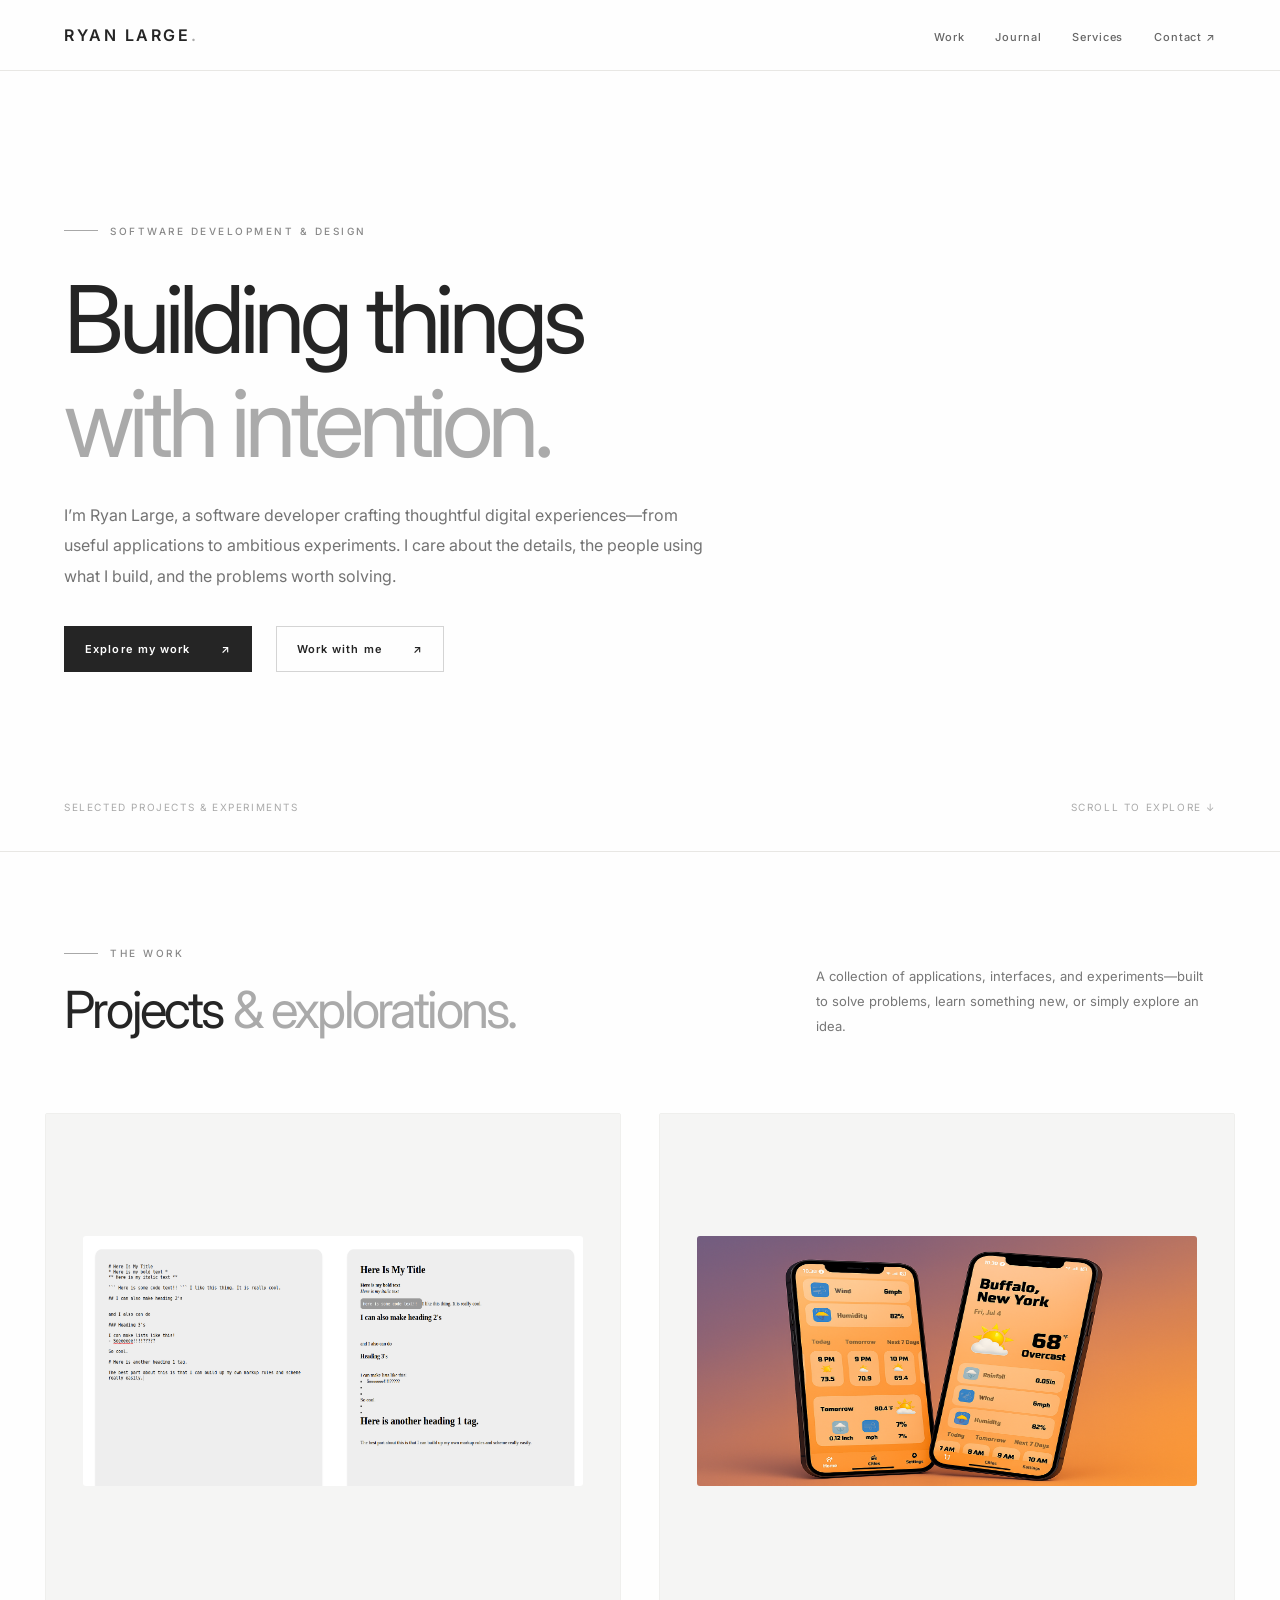
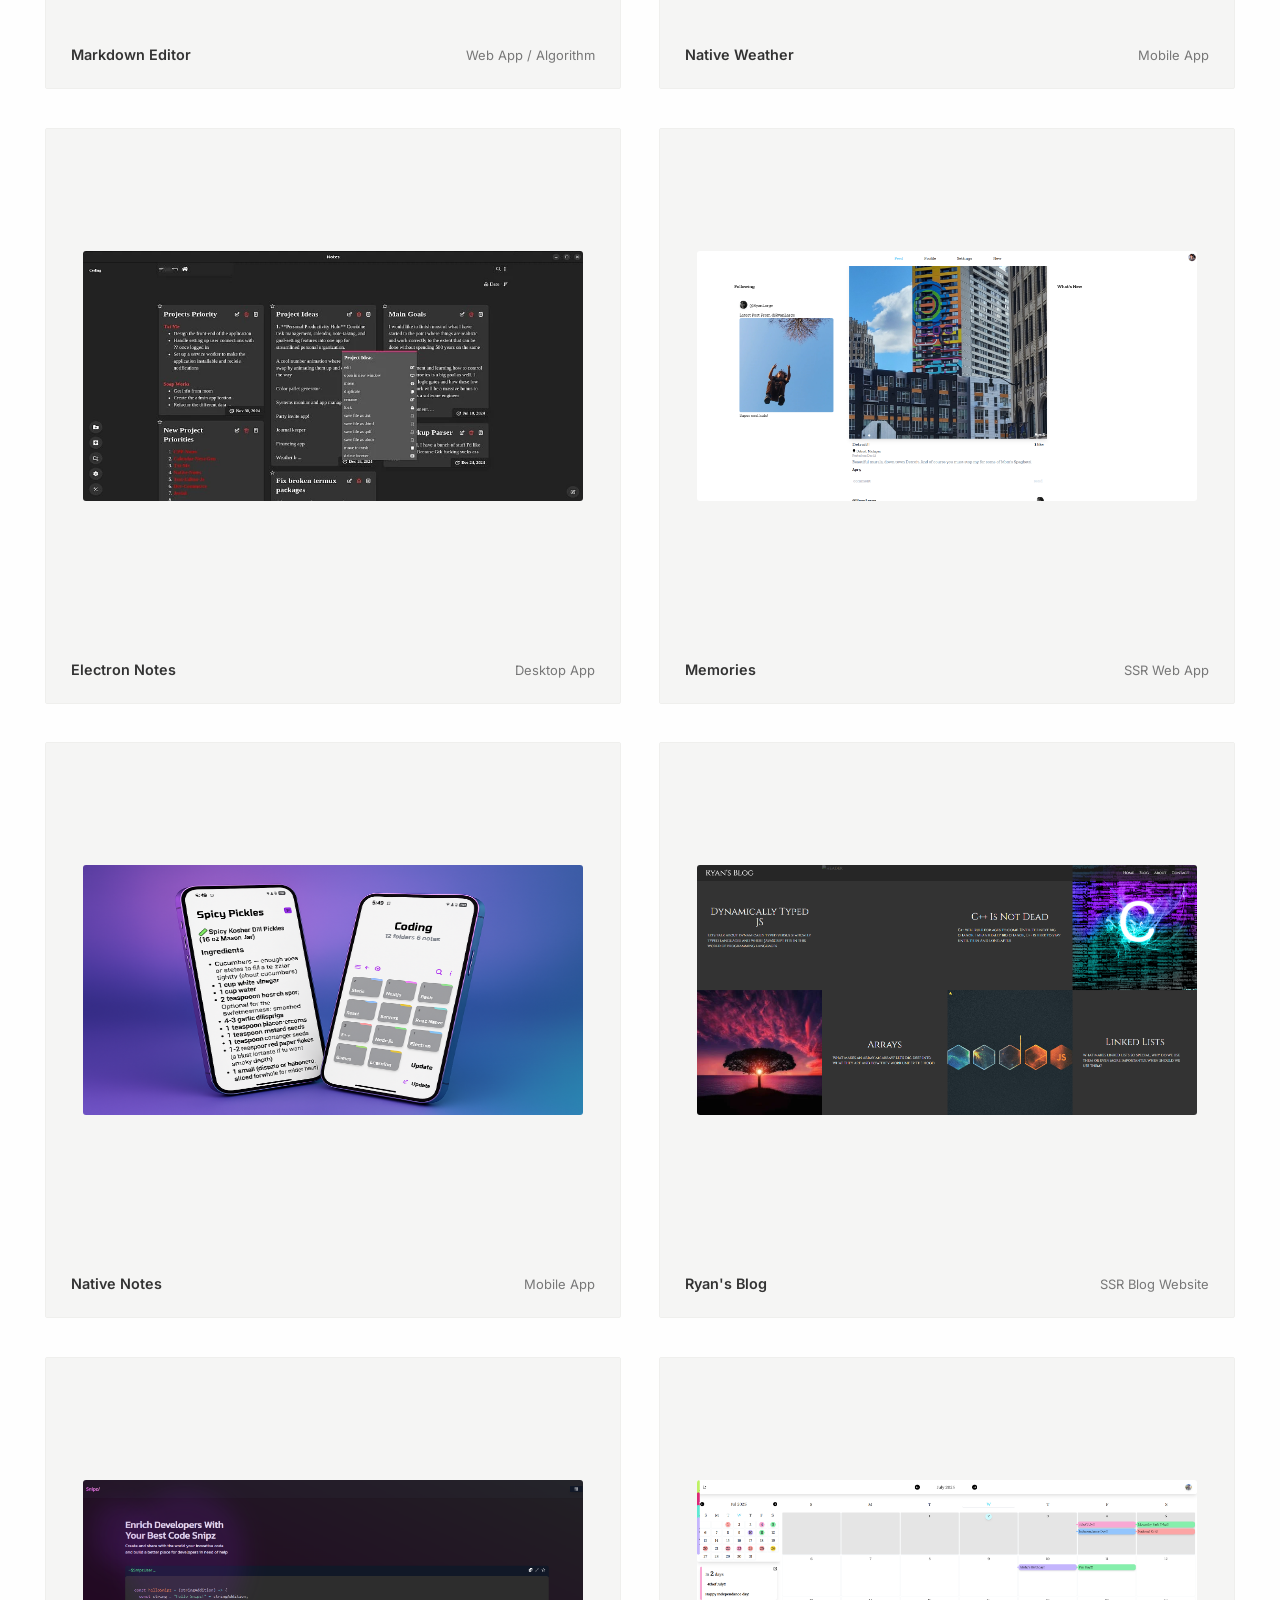
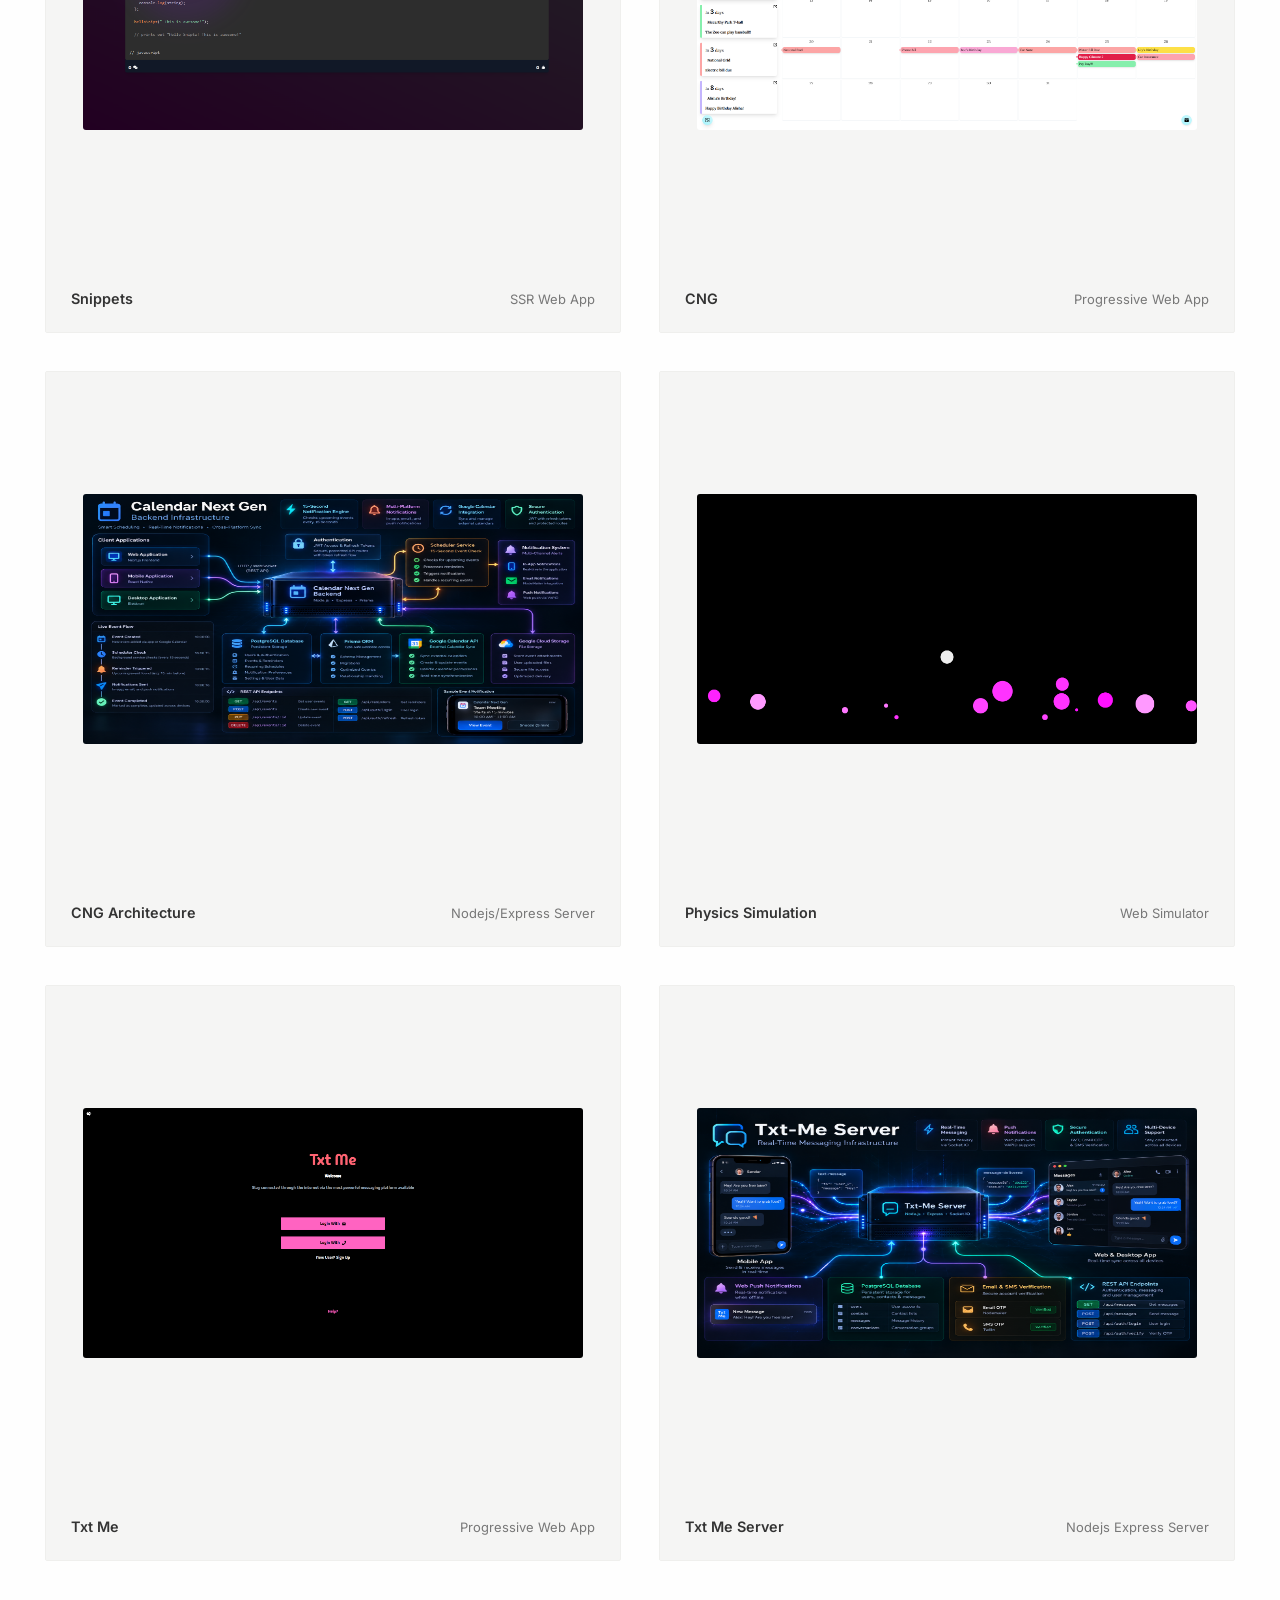
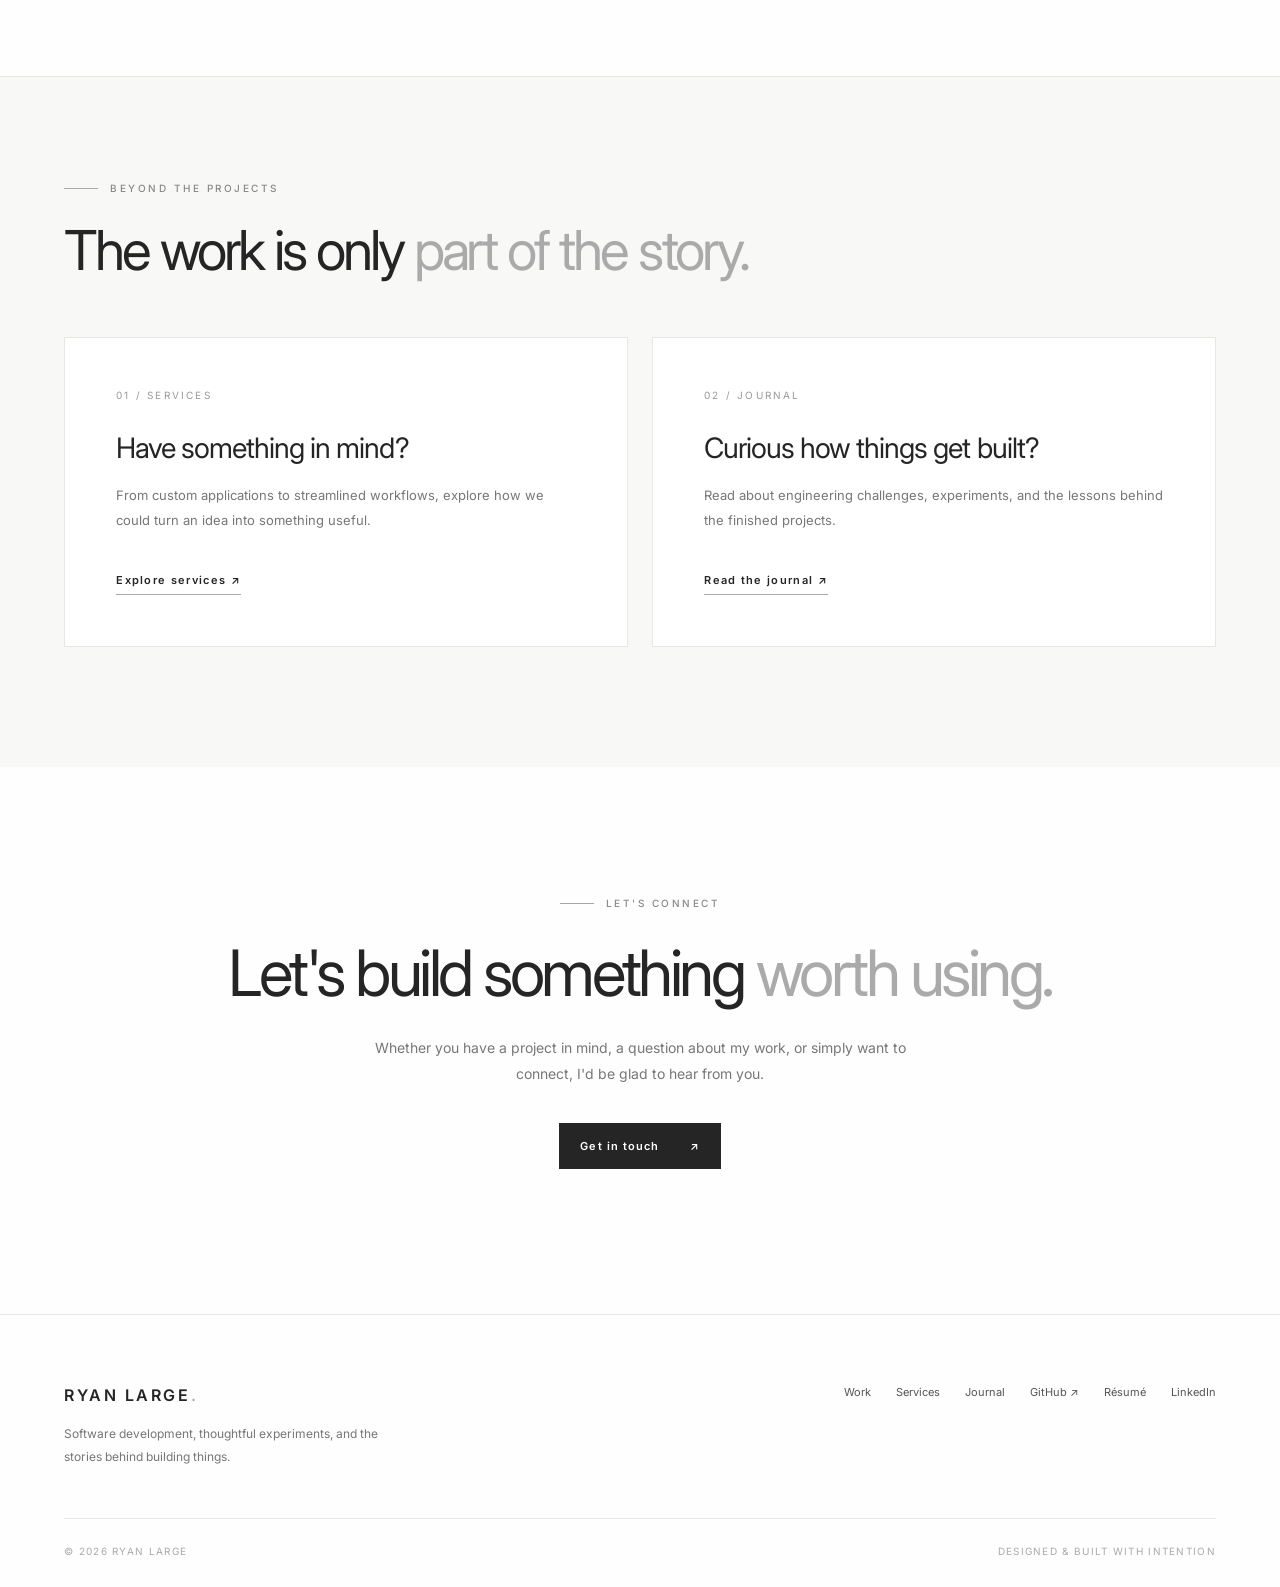
==== commit 9a3c2ee2: "Curate portfolio projects and point blog links to custom domain" ====
--- a/index.html
+++ b/index.html
@@ -20,10 +20,10 @@
         >
         <ul class="nav-links">
           <li><a href="#work">Work</a></li>
-          <li><a href="https://ryans-blog-roan.vercel.app/">Journal</a></li>
+          <li><a href="https://blog.ryanlarge.dev/">Journal</a></li>
           <li><a href="./services/index.html">Services</a></li>
           <li
-            ><a href="mailto:ryanlarge@ryanlarge.dev"
+            ><a href="mailto:contact@ryanlarge.dev"
               >Contact <span aria-hidden="true">↗</span></a
             ></li
           >
@@ -74,99 +74,9 @@
           >
         </div>
         <section class="projects">
-          <a
-            href="https://ryanlarge13.github.io/Tomato/"
-            target="_blank"
-            rel="noopener noreferrer"
-            class="project"
-          >
-            <div class="github-btn-container">
-              <img
-                src="./assets/gh.png"
-                class="github-btn"
-                alt="github codebase"
-                data-url="https://github.com/RyanLarge13/Tomato"
-              />
-            </div>
-            <div class="img-expand-btn-container">
-              <img
-                src="./assets/img-expand.png"
-                class="img-expand-btn"
-                alt="expand img"
-                data-url="assets/Tomato.png"
-              />
-            </div>
-            <div
-              class="share-btn-container"
-              data-shareURL="https://ryanlarge13.github.io/Tomato/"
-            >
-              <img
-                src="./assets/share.png"
-                class="share-btn"
-                alt="share this work"
-                data-share="https://ryanlarge13.github.io/Tomato/"
-              />
-            </div>
-            <p class="project-desc">Pomodoro PWA App</p>
-            <div class="project-img-container">
-              <img
-                class="project-img"
-                src="./assets/Tomato.png"
-                alt="project Pomodoro"
-              />
-            </div>
-            <div class="project-info">
-              <p class="project-title">Tomato</p>
-              <p class="project-github">Pomodoro Timer</p>
-            </div>
-          </a>
-
-          <a
-            href="https://ryanlarge13.github.io/Tetris-JS/"
-            target="_blank"
-            rel="noopener noreferrer"
-            class="project"
-          >
-            <div class="github-btn-container">
-              <img
-                src="./assets/gh.png"
-                class="github-btn"
-                alt="github codebase"
-                data-url="https://github.com/RyanLarge13/Tetris-JS"
-              />
-            </div>
-            <div class="img-expand-btn-container">
-              <img
-                src="./assets/img-expand.png"
-                class="img-expand-btn"
-                alt="expand img"
-                data-url="assets/Tetris.png"
-              />
-            </div>
-            <div
-              class="share-btn-container"
-              data-shareURL="https://ryanlarge13.github.io/Tetris-JS/"
-            >
-              <img
-                src="./assets/share.png"
-                class="share-btn"
-                alt="share this work"
-                data-share="https://ryanlarge13.github.io/Tetris-JS/"
-              />
-            </div>
-            <p class="project-desc">Vanialla JavaScript Game</p>
-            <div class="project-img-container">
-              <img
-                class="project-img"
-                src="./assets/Tetris.png"
-                alt="project Tetris"
-              />
-            </div>
-            <div class="project-info">
-              <p class="project-title">Tetris From Scratch</p>
-              <p class="project-github">Web Game</p>
-            </div>
-          </a>
+          
+
+          
 
           <a
             href="https://ryanlarge13.github.io/Markup-Editor/"
@@ -262,52 +172,7 @@
             </div>
           </a>
 
-          <a
-            href="https://template-1-gamma-one.vercel.app/"
-            target="_blank"
-            rel="noopener noreferrer"
-            class="project"
-          >
-            <div class="github-btn-container">
-              <img
-                src="./assets/gh.png"
-                class="github-btn"
-                alt="github codebase"
-                data-url="https://github.com/RyanLarge13/Template-1"
-              />
-            </div>
-            <div class="img-expand-btn-container">
-              <img
-                src="./assets/img-expand.png"
-                class="img-expand-btn"
-                alt="expand img"
-                data-url="assets/Template-1.png"
-              />
-            </div>
-            <div
-              class="share-btn-container"
-              data-shareURL="https://github.com/RyanLarge13/Template-1"
-            >
-              <img
-                src="./assets/share.png"
-                class="share-btn"
-                alt="share this work"
-                data-share="https://github.com/RyanLarge13/Template-1"
-              />
-            </div>
-            <p class="project-desc">Reusable Template Page</p>
-            <div class="project-img-container">
-              <img
-                class="project-img"
-                src="./assets/Template-1.png"
-                alt="project Reusable Template"
-              />
-            </div>
-            <div class="project-info">
-              <p class="project-title">Template One</p>
-              <p class="project-github">Website Landing Page</p>
-            </div>
-          </a>
+          
 
           <a
             href="https://snapcraft.io/web-notes"
@@ -401,49 +266,7 @@
               <p class="project-github">SSR Web App</p>
             </div>
           </a>
-          <a
-            class="project"
-            href="https://shellys-pets.vercel.app/"
-            target="_blank"
-            rel="noopener noreferrer"
-          >
-            <div class="github-btn-container">
-              <img
-                src="./assets/gh.png"
-                class="github-btn"
-                alt="github codebase"
-                data-url="https://github.com/RyanLarge13/Shellys-Pets"
-              />
-            </div>
-            <div class="img-expand-btn-container">
-              <img
-                src="./assets/img-expand.png"
-                class="img-expand-btn"
-                alt="expand img"
-                data-url="assets/Shellys-Pets.png"
-              />
-            </div>
-            <div class="share-btn-container" data-shareURL="">
-              <img
-                src="./assets/share.png"
-                class="share-btn"
-                alt="share this work"
-                data-share="https://shellys-pets.vercel.app/"
-              />
-            </div>
-            <p class="project-desc">Local Groomers Page</p>
-            <div class="project-img-container">
-              <img
-                class="project-img"
-                src="./assets/Shellys-Pets.png"
-                alt="project Shelly's Pets"
-              />
-            </div>
-            <div class="project-info">
-              <p class="project-title">Shelly's Pets</p>
-              <p class="project-github">SPA Landing Page</p>
-            </div>
-          </a>
+          
           <a
             href="https://expo.dev/artifacts/eas/ueF9WuMNQdwdRxCQKQC44W.apk"
             target="_blank"
@@ -490,26 +313,27 @@
               <p class="project-github">Mobile App</p>
             </div>
           </a>
-          <a
-            class="project"
-            href="https://marks-paintings.vercel.app/"
-            target="_blank"
-            rel="noopener noreferrer"
-          >
-            <div class="github-btn-container">
-              <img
-                src="./assets/gh.png"
-                class="github-btn"
-                alt="github codebase"
-                data-url="https://github.com/RyanLarge13/Marks-Paintings"
-              />
-            </div>
-            <div class="img-expand-btn-container">
-              <img
-                src="./assets/img-expand.png"
-                class="img-expand-btn"
-                alt="expand img"
-                data-url="assets/Marks-Paintings.png"
+          
+          <a
+            class="project"
+            href="https://blog.ryanlarge.dev/"
+            target="_blank"
+            rel="noopener noreferrer"
+          >
+            <div class="github-btn-container">
+              <img
+                src="./assets/gh.png"
+                class="github-btn"
+                alt="github codebase"
+                data-url="https://github.com/RyanLarge13/Ryans-Blog"
+              />
+            </div>
+            <div class="img-expand-btn-container">
+              <img
+                src="./assets/img-expand.png"
+                class="img-expand-btn"
+                alt="expand img"
+                data-url="assets/Blog.png"
               />
             </div>
             <div class="share-btn-container" data-shareURL="">
@@ -517,50 +341,7 @@
                 src="./assets/share.png"
                 class="share-btn"
                 alt="share this work"
-                data-share="https://marks-paintings.vercel.app/"
-              />
-            </div>
-            <p class="project-desc">Coworker Selling His Paintings</p>
-            <div class="project-img-container">
-              <img
-                class="project-img"
-                src="./assets/Marks-Paintings.png"
-                alt="project Marks Paintings"
-              />
-            </div>
-            <div class="project-info">
-              <p class="project-title">Marks Paintings</p>
-              <p class="project-github">E-commerce Website</p>
-            </div>
-          </a>
-          <a
-            class="project"
-            href="https://ryans-blog-roan.vercel.app/"
-            target="_blank"
-            rel="noopener noreferrer"
-          >
-            <div class="github-btn-container">
-              <img
-                src="./assets/gh.png"
-                class="github-btn"
-                alt="github codebase"
-                data-url="https://github.com/RyanLarge13/Ryans-Blog"
-              />
-            </div>
-            <div class="img-expand-btn-container">
-              <img
-                src="./assets/img-expand.png"
-                class="img-expand-btn"
-                alt="expand img"
-                data-url="assets/Blog.png"
-              />
-            </div>
-            <div class="share-btn-container" data-shareURL="">
-              <img
-                src="./assets/share.png"
-                class="share-btn"
-                alt="share this work"
-                data-share="https://ryans-blog-roan.vercel.app/"
+                data-share="https://blog.ryanlarge.dev/"
               />
             </div>
             <p class="project-desc">My Personal Blog</p>
@@ -708,307 +489,13 @@
             </div>
           </a>
 
-          <a
-            class="project"
-            href="https://ryanlarge13.github.io/Bootcamp-Template/"
-            target="_blank"
-            rel="noopener noreferrer"
-          >
-            <div class="github-btn-container">
-              <img
-                src="./assets/gh.png"
-                class="github-btn"
-                alt="github codebase"
-                data-url="https://github.com/RyanLarge13/Bootcamp-Template"
-              />
-            </div>
-            <div class="img-expand-btn-container">
-              <img
-                src="./assets/img-expand.png"
-                class="img-expand-btn"
-                alt="expand img"
-                data-url="assets/Boot-Camp-Template.png"
-              />
-            </div>
-            <div class="share-btn-container" data-shareURL="">
-              <img
-                src="./assets/share.png"
-                class="share-btn"
-                alt="share this work"
-                data-share="https://ryanlarge13.github.io/Bootcamp-Template/"
-              />
-            </div>
-            <p class="project-desc">Design Concept</p>
-            <div class="project-img-container">
-              <img
-                class="project-img"
-                src="./assets/Boot-Camp-Template.png"
-                alt="project Boot Camp Template"
-              />
-            </div>
-            <div class="project-info">
-              <p class="project-title">Boot-camp Template</p>
-              <p class="project-github">Static Website Mockup</p>
-            </div>
-          </a>
-          <a
-            class="project"
-            href="https://ryanlarge13.github.io/Case-Study-Weather-App-React/"
-            target="_blank"
-            rel="noopener noreferrer"
-          >
-            <div class="github-btn-container">
-              <img
-                src="./assets/gh.png"
-                class="github-btn"
-                alt="github codebase"
-                data-url="https://github.com/RyanLarge13/Case-Study-Weather-App-React"
-              />
-            </div>
-            <div class="img-expand-btn-container">
-              <img
-                src="./assets/img-expand.png"
-                class="img-expand-btn"
-                alt="expand img"
-                data-url="assets/Case-Study-Weather-App-React.png"
-              />
-            </div>
-            <div class="share-btn-container" data-shareURL="">
-              <img
-                src="./assets/share.png"
-                class="share-btn"
-                alt="share this work"
-                data-share="https://ryanlarge13.github.io/Case-Study-Weather-App-React/"
-              />
-            </div>
-            <p class="project-desc">Showcasing My Work</p>
-            <div class="project-img-container">
-              <img
-                class="project-img"
-                src="./assets/Case-Study-Weather-App-React.png"
-                alt="project Case Study Weather App React"
-              />
-            </div>
-            <div class="project-info">
-              <p class="project-title">Case Study - Weather App</p>
-              <p class="project-github">Static Website Case Study</p>
-            </div>
-          </a>
-          <a
-            class="project"
-            href="https://ryanlarge13.github.io/Let-Me-Guess/"
-            target="_blank"
-            rel="noopener noreferrer"
-          >
-            <div class="github-btn-container">
-              <img
-                src="./assets/gh.png"
-                class="github-btn"
-                alt="github codebase"
-                data-url="https://github.com/RyanLarge13/Let-Me-Guess"
-              />
-            </div>
-            <div class="img-expand-btn-container">
-              <img
-                src="./assets/img-expand.png"
-                class="img-expand-btn"
-                alt="expand img"
-                data-url="assets/Guess-My-Number.png"
-              />
-            </div>
-            <div class="share-btn-container" data-shareURL="">
-              <img
-                src="./assets/share.png"
-                class="share-btn"
-                alt="share this work"
-                data-share="https://ryanlarge13.github.io/Let-Me-Guess/"
-              />
-            </div>
-            <p class="project-desc">A Fun Game To Try</p>
-            <div class="project-img-container">
-              <img
-                class="project-img"
-                src="./assets/Guess-My-Number.png"
-                alt="project Guess My Number"
-              />
-            </div>
-            <div class="project-info">
-              <p class="project-title">Guess My Number</p>
-              <p class="project-github">Web Game</p>
-            </div>
-          </a>
-          <a
-            class="project"
-            href="https://react-template-landing-page-coral.vercel.app/"
-            target="_blank"
-            rel="noopener noreferrer"
-          >
-            <div class="github-btn-container">
-              <img
-                src="./assets/gh.png"
-                class="github-btn"
-                alt="github codebase"
-                data-url="https://github.com/RyanLarge13/React-Template-Landing-Page"
-              />
-            </div>
-            <div class="img-expand-btn-container">
-              <img
-                src="./assets/img-expand.png"
-                class="img-expand-btn"
-                alt="expand img"
-                data-url="assets/Landing-Page-Template.png"
-              />
-            </div>
-            <div class="share-btn-container" data-shareURL="">
-              <img
-                src="./assets/share.png"
-                class="share-btn"
-                alt="share this work"
-                data-share="https://react-template-landing-page-coral.vercel.app/"
-              />
-            </div>
-            <p class="project-desc">Reusable Website Landing Page</p>
-            <div class="project-img-container">
-              <img
-                class="project-img"
-                src="./assets/Landing-Page-Template.png"
-                alt="project Landing Page Template"
-              />
-            </div>
-            <div class="project-info">
-              <p class="project-title">Landing Page Template</p>
-              <p class="project-github">SPA Landing Page</p>
-            </div>
-          </a>
-          <a
-            class="project"
-            href="https://ryanlarge13.github.io/Login-Validation/"
-            target="_blank"
-            rel="noopener noreferrer"
-          >
-            <div class="github-btn-container">
-              <img
-                src="./assets/gh.png"
-                class="github-btn"
-                alt="github codebase"
-                data-url="https://github.com/RyanLarge13/Login-Validation"
-              />
-            </div>
-            <div class="img-expand-btn-container">
-              <img
-                src="./assets/img-expand.png"
-                class="img-expand-btn"
-                alt="expand img"
-                data-url="assets/Login-Validation.png"
-              />
-            </div>
-            <div class="share-btn-container" data-shareURL="">
-              <img
-                src="./assets/share.png"
-                class="share-btn"
-                alt="share this work"
-                data-share="https://ryanlarge13.github.io/Login-Validation/"
-              />
-            </div>
-            <p class="project-desc">Playing Around With Form Validation</p>
-            <div class="project-img-container">
-              <img
-                class="project-img"
-                src="./assets/Login-Validation.png"
-                alt="project Login Validation"
-              />
-            </div>
-            <div class="project-info">
-              <p class="project-title">Login Validation</p>
-              <p class="project-github">Static Website Mockup</p>
-            </div>
-          </a>
-          <a
-            class="project"
-            href="https://mk11-react.vercel.app/"
-            target="_blank"
-            rel="noopener noreferrer"
-          >
-            <div class="github-btn-container">
-              <img
-                src="./assets/gh.png"
-                class="github-btn"
-                alt="github codebase"
-                data-url="https://github.com/RyanLarge13/MK-11"
-              />
-            </div>
-            <div class="img-expand-btn-container">
-              <img
-                src="./assets/img-expand.png"
-                class="img-expand-btn"
-                alt="expand img"
-                data-url="assets/MK-11.png"
-              />
-            </div>
-            <div class="share-btn-container" data-shareURL="">
-              <img
-                src="./assets/share.png"
-                class="share-btn"
-                alt="share this work"
-                data-share="http://mk11-react.vercel.app/"
-              />
-            </div>
-            <p class="project-desc">Mortal Kombat Design</p>
-            <div class="project-img-container">
-              <img
-                class="project-img"
-                src="./assets/MK-11.png"
-                alt="project MK-11"
-              />
-            </div>
-            <div class="project-info">
-              <p class="project-title">MK-11</p>
-              <p class="project-github">Static Website Mockup</p>
-            </div>
-          </a>
-          <a
-            class="project"
-            href="https://ryans-flix.herokuapp.com/"
-            target="_blank"
-            rel="noopener noreferrer"
-          >
-            <div class="github-btn-container">
-              <img
-                src="./assets/gh.png"
-                class="github-btn"
-                alt="github codebase"
-                data-url="https://github.com/RyanLarge13/My-Flix"
-              />
-            </div>
-            <div class="img-expand-btn-container">
-              <img
-                src="./assets/img-expand.png"
-                class="img-expand-btn"
-                alt="expand img"
-                data-url="assets/My-Flix.png"
-              />
-            </div>
-            <div class="share-btn-container" data-shareURL="">
-              <img
-                src="./assets/share.png"
-                class="share-btn"
-                alt="share this work"
-                data-share="https://ryans-flix.herokuapp.com/"
-              />
-            </div>
-            <p class="project-desc">Career Foundry Project</p>
-            <div class="project-img-container">
-              <img
-                class="project-img"
-                src="./assets/My-Flix.png"
-                alt="project My Flix"
-              />
-            </div>
-            <div class="project-info">
-              <p class="project-title">My Flix</p>
-              <p class="project-github">Web App</p>
-            </div>
-          </a>
+          
+          
+          
+          
+          
+          
+          
           <a
             class="project"
             href="https://ryanlarge13.github.io/Physics-Sym"
@@ -1052,436 +539,16 @@
               <p class="project-github">Web Simulator</p>
             </div>
           </a>
-          <a
-            class="project"
-            href="https://ai-prompts-alpha.vercel.app/"
-            target="_blank"
-            rel="noopener noreferrer"
-          >
-            <div class="github-btn-container">
-              <img
-                src="./assets/gh.png"
-                class="github-btn"
-                alt="github codebase"
-                data-url="https://github.com/RyanLarge13/AI-Prompts"
-              />
-            </div>
-            <div class="img-expand-btn-container">
-              <img
-                src="./assets/img-expand.png"
-                class="img-expand-btn"
-                alt="expand img"
-                data-url="assets/Prompts.png"
-              />
-            </div>
-            <div class="share-btn-container" data-shareURL="">
-              <img
-                src="./assets/share.png"
-                class="share-btn"
-                alt="share this work"
-                data-share="https://ai-prompts-alpha.vercel.app/"
-              />
-            </div>
-            <p class="project-desc">Save AI Prompts On An Account</p>
-            <div class="project-img-container">
-              <img
-                class="project-img"
-                src="./assets/Prompts.png"
-                alt="project Prompts"
-              />
-            </div>
-            <div class="project-info">
-              <p class="project-title">Prompts</p>
-              <p class="project-github">SSR Web App</p>
-            </div>
-          </a>
-          <a
-            class="project"
-            href="https://ryanlarge13.github.io/VanillaJs-Portfolio/"
-            target="_blank"
-            rel="noopener noreferrer"
-          >
-            <div class="github-btn-container">
-              <img
-                src="./assets/gh.png"
-                class="github-btn"
-                alt="github codebase"
-                data-url="https://github.com/RyanLarge13/VanillaJs-Portfolio"
-              />
-            </div>
-            <div class="img-expand-btn-container">
-              <img
-                src="./assets/img-expand.png"
-                class="img-expand-btn"
-                alt="expand img"
-                data-url="assets/Ryan-Large.png"
-              />
-            </div>
-            <div class="share-btn-container" data-shareURL="">
-              <img
-                src="./assets/share.png"
-                class="share-btn"
-                alt="share this work"
-                data-share="https://ryanlarge13.github.io/VanillaJs-Portfolio/"
-              />
-            </div>
-            <p class="project-desc">My First Portfolio</p>
-            <div class="project-img-container">
-              <img
-                class="project-img"
-                src="./assets/Ryan-Large.png"
-                alt="project Ryan Large"
-              />
-            </div>
-            <div class="project-info">
-              <p class="project-title">Personal Portfolio</p>
-              <p class="project-github">Static Portfolio Website</p>
-            </div>
-          </a>
-          <a
-            class="project"
-            href="https://ryanlarge13.github.io/Altos-Odyssey-Clone/"
-            target="_blank"
-            rel="noopener noreferrer"
-          >
-            <div class="github-btn-container">
-              <img
-                src="./assets/gh.png"
-                class="github-btn"
-                alt="github codebase"
-                data-url="https://github.com/RyanLarge13/Altos-Odyssey-Clone"
-              />
-            </div>
-            <div class="img-expand-btn-container">
-              <img
-                src="./assets/img-expand.png"
-                class="img-expand-btn"
-                alt="expand img"
-                data-url="assets/Sand-Boarder.png"
-              />
-            </div>
-            <div class="share-btn-container" data-shareURL="">
-              <img
-                src="./assets/share.png"
-                class="share-btn"
-                alt="share this work"
-                data-share="https://ryanlarge13.github.io/Altos-Odyssey-Clone/"
-              />
-            </div>
-            <p class="project-desc">Sand-Boarding Game</p>
-            <div class="project-img-container">
-              <img
-                class="project-img"
-                src="./assets/Sand-Boarder.png"
-                alt="project Sand Boarder"
-              />
-            </div>
-            <div class="project-info">
-              <p class="project-title">Alto's Odyssey Clone</p>
-              <p class="project-github">Web Game</p>
-            </div>
-          </a>
-          <a
-            class="project"
-            href="https://ryanlarge13.github.io/Simple-Draw/"
-            target="_blank"
-            rel="noopener noreferrer"
-          >
-            <div class="github-btn-container">
-              <img
-                src="./assets/gh.png"
-                class="github-btn"
-                alt="github codebase"
-                data-url="https://github.com/RyanLarge13/Simple-Draw"
-              />
-            </div>
-            <div class="img-expand-btn-container">
-              <img
-                src="./assets/img-expand.png"
-                class="img-expand-btn"
-                alt="expand img"
-                data-url="assets/Simple-Draw.png"
-              />
-            </div>
-            <div class="share-btn-container" data-shareURL="">
-              <img
-                src="./assets/share.png"
-                class="share-btn"
-                alt="share this work"
-                data-share="https://ryanlarge13.github.io/Simple-Draw/"
-              />
-            </div>
-            <p class="project-desc">Draw Whatever You Want</p>
-            <div class="project-img-container">
-              <img
-                class="project-img"
-                src="./assets/Simple-Draw.png"
-                alt="project Simple Draw"
-              />
-            </div>
-            <div class="project-info">
-              <p class="project-title">Simple Draw</p>
-              <p class="project-github">Web App - Graphics</p>
-            </div>
-          </a>
-          <a
-            class="project"
-            href="https://soap-works-production.up.railway.app/"
-            target="_blank"
-            rel="noopener noreferrer"
-          >
-            <div class="github-btn-container">
-              <img
-                src="./assets/gh.png"
-                class="github-btn"
-                alt="github codebase"
-                data-url="https://github.com/RyanLarge13/Soap-Works"
-              />
-            </div>
-            <div class="img-expand-btn-container">
-              <img
-                src="./assets/img-expand.png"
-                class="img-expand-btn"
-                alt="expand img"
-                data-url="assets/Soap-Works.png"
-              />
-            </div>
-            <div class="share-btn-container" data-shareURL="">
-              <img
-                src="./assets/share.png"
-                class="share-btn"
-                alt="share this work"
-                data-share="https://soap-works-production.up.railway.app/"
-              />
-            </div>
-            <p class="project-desc">Selling Soap To The World</p>
-            <div class="project-img-container">
-              <img
-                class="project-img"
-                src="./assets/Soap-Works.png"
-                alt="project Soap Works"
-              />
-            </div>
-            <div class="project-info">
-              <p class="project-title">Livin' Large Soap Works</p>
-              <p class="project-github">SSR E-commerce</p>
-            </div>
-          </a>
-          <a
-            class="project"
-            href="https://react-tailwind-modern-ui.vercel.app/"
-            target="_blank"
-            rel="noopener noreferrer"
-          >
-            <div class="github-btn-container">
-              <img
-                src="./assets/gh.png"
-                class="github-btn"
-                alt="github codebase"
-                data-url="https://github.com/RyanLarge13/React-Tailwind-ModernUI"
-              />
-            </div>
-            <div class="img-expand-btn-container">
-              <img
-                src="./assets/img-expand.png"
-                class="img-expand-btn"
-                alt="expand img"
-                data-url="assets/Tailwind-UI.png"
-              />
-            </div>
-            <div class="share-btn-container" data-shareURL="">
-              <img
-                src="./assets/share.png"
-                class="share-btn"
-                alt="share this work"
-                data-share="https://react-tailwind-modern-ui.vercel.app/"
-              />
-            </div>
-            <p class="project-desc">Design Practice For Websites</p>
-            <div class="project-img-container">
-              <img
-                class="project-img"
-                src="./assets/Tailwind-UI.png"
-                alt="project Tailwind UI"
-              />
-            </div>
-            <div class="project-info">
-              <p class="project-title">Tailwind UI</p>
-              <p class="project-github">Static Website Mockup</p>
-            </div>
-          </a>
-          <a
-            class="project"
-            href="https://ryanlarge13.github.io/FiveFurnace-Beta/"
-            target="_blank"
-            rel="noopener noreferrer"
-          >
-            <div class="github-btn-container">
-              <img
-                src="./assets/gh.png"
-                class="github-btn"
-                alt="github codebase"
-                data-url="https://github.com/RyanLarge13/FiveFurnace-Beta"
-              />
-            </div>
-            <div class="img-expand-btn-container">
-              <img
-                src="./assets/img-expand.png"
-                class="img-expand-btn"
-                alt="expand img"
-                data-url="assets/Tech-Time.png"
-              />
-            </div>
-            <div class="share-btn-container" data-shareURL="">
-              <img
-                src="./assets/share.png"
-                class="share-btn"
-                alt="share this work"
-                data-share="https://ryanlarge13.github.io/FiveFurnace-Beta/"
-              />
-            </div>
-            <p class="project-desc">Herrshoff Furnace Operator App</p>
-            <div class="project-img-container">
-              <img
-                class="project-img"
-                src="./assets/Tech-Time.png"
-                alt="project Tech Time"
-              />
-            </div>
-            <div class="project-info">
-              <p class="project-title">Tech Times</p>
-              <p class="project-github">Company Web App</p>
-            </div>
-          </a>
-          <a
-            class="project"
-            href="https://ryanlarge13.github.io/Text-Editor-JS/"
-            target="_blank"
-            rel="noopener noreferrer"
-          >
-            <div class="github-btn-container">
-              <img
-                src="./assets/gh.png"
-                class="github-btn"
-                alt="github codebase"
-                data-url="https://github.com/RyanLarge13/Text-Editor-JS"
-              />
-            </div>
-            <div class="img-expand-btn-container">
-              <img
-                src="./assets/img-expand.png"
-                class="img-expand-btn"
-                alt="expand img"
-                data-url="assets/Text-Editor.png"
-              />
-            </div>
-            <div class="share-btn-container" data-shareURL="">
-              <img
-                src="./assets/share.png"
-                class="share-btn"
-                alt="share this work"
-                data-share="https://ryanlarge13.github.io/Text-Editor-JS/"
-              />
-            </div>
-            <p class="project-desc">A Text Editor Under Construction</p>
-            <div class="project-img-container">
-              <img
-                class="project-img"
-                src="./assets/Text-Editor.png"
-                alt="project Text Editor"
-              />
-            </div>
-            <div class="project-info">
-              <p class="project-title">Text Editor</p>
-              <p class="project-github">Web App</p>
-            </div>
-          </a>
-          <a
-            class="project"
-            href="https://ryanlarge13.github.io/Vanilla-Todo/"
-            target="_blank"
-            rel="noopener noreferrer"
-          >
-            <div class="github-btn-container">
-              <img
-                src="./assets/gh.png"
-                class="github-btn"
-                alt="github codebase"
-                data-url="https://github.com/RyanLarge13/Vanilla-Todo"
-              />
-            </div>
-            <div class="img-expand-btn-container">
-              <img
-                src="./assets/img-expand.png"
-                class="img-expand-btn"
-                alt="expand img"
-                data-url="assets/Todo-Web.png"
-              />
-            </div>
-            <div class="share-btn-container" data-shareURL="">
-              <img
-                src="./assets/share.png"
-                class="share-btn"
-                alt="share this work"
-                data-share="https://ryanlarge13.github.io/Vanilla-Todo/"
-              />
-            </div>
-            <p class="project-desc">My First Todo Project</p>
-            <div class="project-img-container">
-              <img
-                class="project-img"
-                src="./assets/Todo-Web.png"
-                alt="project Todo Web"
-              />
-            </div>
-            <div class="project-info">
-              <p class="project-title">Todo's Web</p>
-              <p class="project-github">Static Web App</p>
-            </div>
-          </a>
-          <a
-            class="project"
-            href="https://troy-large.vercel.app/"
-            target="_blank"
-            rel="noopener noreferrer"
-          >
-            <div class="github-btn-container">
-              <img
-                src="./assets/gh.png"
-                class="github-btn"
-                alt="github codebase"
-                data-url="https://github.com/RyanLarge13/Troy-Large"
-              />
-            </div>
-            <div class="img-expand-btn-container">
-              <img
-                src="./assets/img-expand.png"
-                class="img-expand-btn"
-                alt="expand img"
-                data-url="assets/Troy-Large-Pastel.png"
-              />
-            </div>
-            <div class="share-btn-container" data-shareURL="">
-              <img
-                src="./assets/share.png"
-                class="share-btn"
-                alt="share this work"
-                data-share="https://troy-large.vercel.app/"
-              />
-            </div>
-            <p class="project-desc">My Father Selling His Paintings</p>
-            <div class="project-img-container">
-              <img
-                class="project-img"
-                src="./assets/Troy-Large-Pastel.png"
-                alt="project Troy Large Pastel"
-              />
-            </div>
-            <div class="project-info">
-              <p class="project-title">Troy Large Pastel</p>
-              <p class="project-github">SSR E-commerce</p>
-            </div>
-          </a>
+          
+          
+          
+          
+          
+          
+          
+          
+          
+          
           <a
             class="project"
             href="https://txt-me.vercel.app/"
@@ -1570,95 +637,8 @@
             </div>
           </a>
 
-          <a
-            class="project"
-            href="https://workout-blog.vercel.app/"
-            target="_blank"
-            rel="noopener noreferrer"
-          >
-            <div class="github-btn-container">
-              <img
-                src="./assets/gh.png"
-                class="github-btn"
-                alt="github codebase"
-                data-url="https://github.com/RyanLarge13/Workout-Blog"
-              />
-            </div>
-            <div class="img-expand-btn-container">
-              <img
-                src="./assets/img-expand.png"
-                class="img-expand-btn"
-                alt="expand img"
-                data-url="assets/Workout-Blog.png"
-              />
-            </div>
-            <div class="share-btn-container" data-shareURL="">
-              <img
-                src="./assets/share.png"
-                class="share-btn"
-                alt="share this work"
-                data-share="https://workout-blog.vercel.app/"
-              />
-            </div>
-            <p class="project-desc">Blog For Workout Enthusiasts</p>
-            <div class="project-img-container">
-              <img
-                class="project-img"
-                src="./assets/Workout-Blog.png"
-                alt="project Workout Blog"
-              />
-            </div>
-            <div class="project-info">
-              <p class="project-title">Workout Blog</p>
-              <p class="project-github">SPA Blog</p>
-            </div>
-          </a>
-          <a
-            class="project"
-            href="https://zero-omega.vercel.app/"
-            target="_blank"
-            rel="noopener noreferrer"
-          >
-            <div class="github-btn-container">
-              <img
-                src="./assets/gh.png"
-                class="github-btn"
-                alt="github codebase"
-                data-url="https://github.com/RyanLarge13/Zero"
-              />
-            </div>
-            <div class="img-expand-btn-container">
-              <img
-                src="./assets/img-expand.png"
-                class="img-expand-btn"
-                alt="expand img"
-                data-url="assets/Zero.png"
-              />
-            </div>
-            <div
-              class="share-btn-container"
-              data-shareURL="http://zero-omega.vercel.app/"
-            >
-              <img
-                src="./assets/share.png"
-                class="share-btn"
-                alt="share this work"
-                data-share=""
-              />
-            </div>
-            <p class="project-desc">Hoodie Business Mockup</p>
-            <div class="project-img-container">
-              <img
-                class="project-img"
-                src="./assets/Zero.png"
-                alt="project Zero"
-              />
-            </div>
-            <div class="project-info">
-              <p class="project-title">Zero</p>
-              <p class="project-github">Static E-Commerce Website</p>
-            </div>
-          </a>
+          
+          
         </section>
       </section>
       <section class="next-steps" aria-labelledby="next-heading">
@@ -1680,7 +660,7 @@
               >Explore services <span aria-hidden="true">↗</span></span
             >
           </a>
-          <a class="pathway" href="https://ryans-blog-roan.vercel.app/">
+          <a class="pathway" href="https://blog.ryanlarge.dev/">
             <span class="pathway-number">02 / JOURNAL</span>
             <h3>Curious how things get built?</h3>
             <p
@@ -1706,7 +686,7 @@
         >
         <a
           class="action-link action-link-primary"
-          href="mailto:ryanlarge@ryanlarge.dev"
+          href="mailto:contact@ryanlarge.dev"
           >Get in touch <span aria-hidden="true">↗</span></a
         >
       </section>
@@ -1721,13 +701,18 @@
       >
       <div class="footer-links"
         ><a href="#work">Work</a><a href="./services/index.html">Services</a
-        ><a href="https://ryans-blog-roan.vercel.app/">Journal</a
+        ><a href="https://blog.ryanlarge.dev/">Journal</a
         ><a
           href="https://github.com/RyanLarge13"
           target="_blank"
           rel="noopener noreferrer"
           >GitHub ↗</a
-        ><a target="_blank" rel="noopener" href="/resume.pdf">Résumé</a>
+        ><a
+          target="_blank"
+          rel="noopener"
+          href="https://ryanlarge.dev/Projects/resume.pdf"
+          >Résumé</a
+        >
         <a
           target="_blank"
           rel="noopener"
